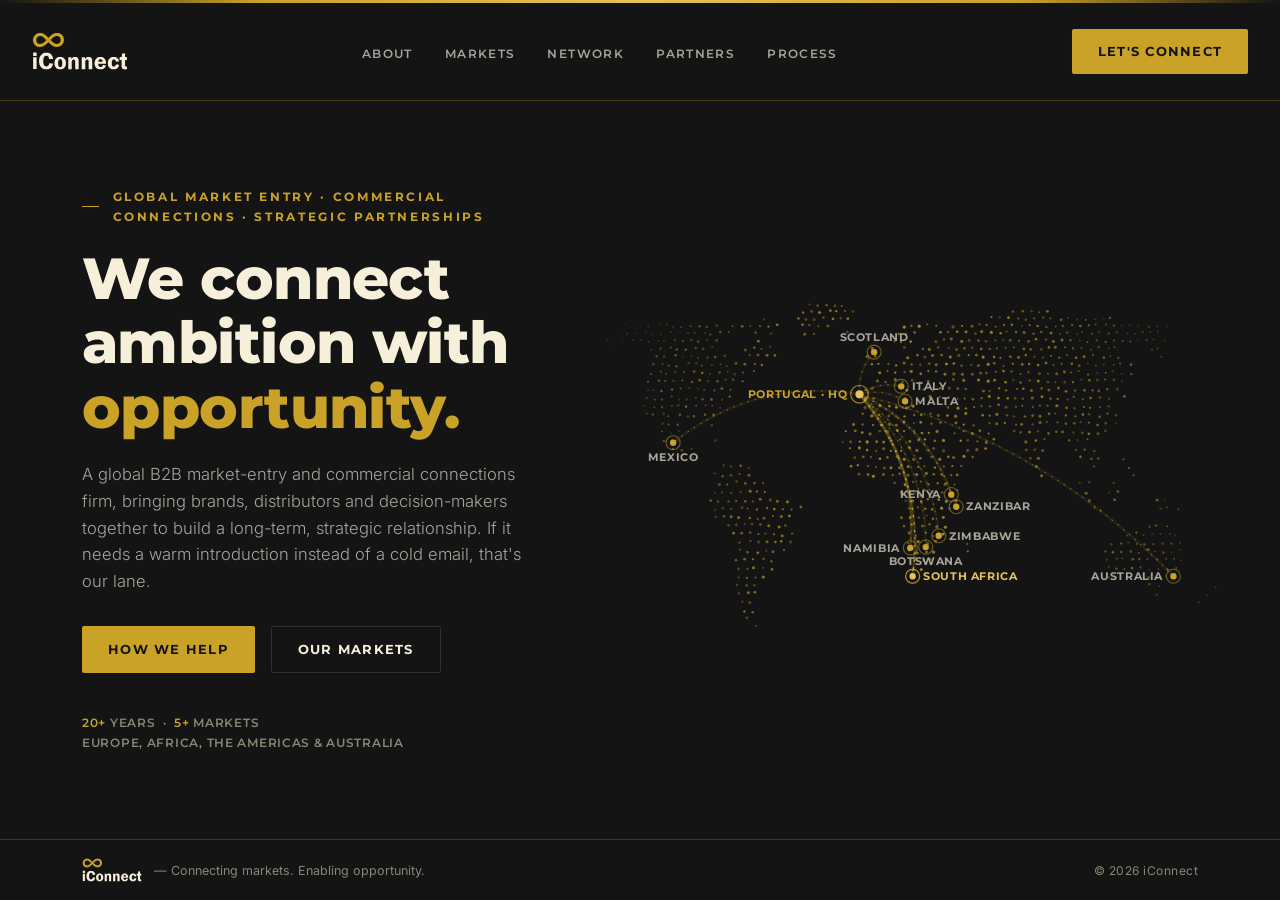
==== index.html @ 4793ba7c "Globe-style world map with new markets, brand partners page, stacked logo lockup, and layout polish " ====
<!DOCTYPE html>
<html lang="en">
<head>
<meta charset="UTF-8">
<meta name="viewport" content="width=device-width, initial-scale=1.0">
<title>iConnect — A Little Black Book Made Visible</title>
<meta name="description" content="iConnect is a global market-entry and commercial connections firm. We don't sell reports — we open the book: direct introductions between brands, distributors and investors.">
<link rel="icon" href="favicon.svg">
<link rel="preconnect" href="https://fonts.googleapis.com">
<link rel="preconnect" href="https://fonts.gstatic.com" crossorigin>
<link href="https://fonts.googleapis.com/css2?family=Inter:wght@300;400;500;600&family=Montserrat:wght@600;700;800;900&display=swap" rel="stylesheet">
<link rel="stylesheet" href="styles.css?v=38">
</head>
<body class="bg-black">
<svg style="position:absolute;width:0;height:0;overflow:hidden;" aria-hidden="true"><symbol id="icon-logo-lockup" viewBox="0 0 306.0 122.8"><path class="logo-icon-fill" d="M 22.5,3.3 C 22.4,3.5 22.3,3.5 21,3.5 C 19.7,3.5 19.5,3.6 19.4,3.8 C 19.3,4 19.1,4.1 18.8,4.1 C 18.6,4.1 18.4,4.1 18.3,4.3 C 18.2,4.5 18,4.6 17.5,4.6 C 17,4.6 16.8,4.6 16.7,4.8 C 16.6,5 16.5,5.1 16.2,5.1 C 16,5.1 15.8,5.2 15.7,5.4 C 15.6,5.5 15.4,5.6 15.2,5.6 C 14.9,5.6 14.7,5.8 14.4,6.2 C 14.1,6.5 13.8,6.7 13.6,6.7 C 13.4,6.7 13.1,6.9 12.8,7.2 C 12.5,7.5 12.2,7.8 12,7.8 C 11.6,7.8 7.2,12.1 7.2,12.5 C 7.2,12.7 7,13 6.7,13.3 C 6.3,13.6 6.2,13.9 6.2,14.1 C 6.2,14.3 6.1,14.5 5.9,14.6 C 5.7,14.7 5.6,14.9 5.6,15.2 C 5.6,15.4 5.5,15.6 5.4,15.7 C 5.2,15.8 5.1,16 5.1,16.2 C 5.1,16.5 5,16.6 4.8,16.7 C 4.7,16.8 4.6,17 4.6,17.3 C 4.6,17.5 4.5,17.7 4.3,17.8 C 4.1,17.9 4.1,18.1 4.1,18.6 C 4.1,19.1 4,19.3 3.8,19.4 C 3.6,19.5 3.5,19.7 3.5,21 C 3.5,22.3 3.5,22.4 3.3,22.5 C 3,22.7 3,22.8 3,25.5 C 3,28.1 3,28.2 3.3,28.4 C 3.5,28.5 3.5,28.6 3.5,30.2 C 3.5,31.8 3.6,31.9 3.8,32.1 C 4,32.2 4.1,32.3 4.1,32.8 C 4.1,33.4 4.1,33.5 4.3,33.6 C 4.5,33.7 4.6,33.9 4.6,34.4 C 4.6,34.9 4.6,35.1 4.8,35.2 C 5,35.3 5.1,35.5 5.1,35.8 C 5.1,36 5.2,36.2 5.4,36.3 C 5.5,36.4 5.6,36.6 5.6,36.8 C 5.6,37.1 5.7,37.2 5.9,37.3 C 6.1,37.4 6.2,37.6 6.2,37.8 C 6.2,38.1 6.3,38.3 6.7,38.7 C 7,38.9 7.2,39.2 7.2,39.4 C 7.2,39.8 11.1,43.7 11.5,43.7 C 11.7,43.7 12,43.9 12.2,44.2 C 12.6,44.6 12.8,44.7 13.1,44.7 C 13.3,44.7 13.5,44.8 13.6,45 C 13.7,45.2 13.8,45.3 14.1,45.3 C 14.3,45.3 14.5,45.4 14.6,45.5 C 14.7,45.7 14.9,45.8 15.1,45.8 C 15.4,45.8 15.6,45.9 15.9,46.3 C 16.4,46.8 16.4,46.8 17.3,46.8 C 18,46.8 18.2,46.9 18.3,47.1 C 18.4,47.3 18.6,47.4 19.4,47.4 C 20.2,47.4 20.3,47.4 20.4,47.6 C 20.6,47.9 20.7,47.9 22.3,47.9 C 23.9,47.9 24,47.9 24.1,48.2 C 24.2,48.4 24.4,48.4 24.9,48.4 C 25.4,48.4 25.6,48.4 25.7,48.2 C 25.8,47.9 26,47.9 27.3,47.9 C 28.6,47.9 28.8,47.9 28.9,47.6 C 29,47.4 29.2,47.4 30.2,47.4 C 31.3,47.4 31.4,47.3 31.5,47.1 C 31.6,46.9 31.8,46.8 32.6,46.8 C 33.4,46.8 33.5,46.8 33.6,46.6 C 33.7,46.4 33.9,46.3 34.2,46.3 C 34.4,46.3 34.6,46.2 34.7,46.1 C 34.8,45.9 35,45.8 35.2,45.8 C 35.5,45.8 35.7,45.7 35.8,45.5 C 35.8,45.4 36,45.3 36.3,45.3 C 36.5,45.3 36.7,45.2 36.8,45 C 36.9,44.8 37.1,44.7 37.3,44.7 C 37.6,44.7 37.8,44.6 38.1,44.2 C 38.5,43.7 38.7,43.7 39.2,43.7 C 39.7,43.7 39.8,43.6 40.5,42.9 C 41,42.4 41.4,42.1 41.6,42.1 C 41.7,42.1 42.2,41.7 42.9,41 C 43.5,40.4 44,40 44.2,40 C 44.4,40 45.7,38.8 48.2,36.3 C 50.6,33.8 51.9,32.6 52.1,32.6 C 52.3,32.6 53.1,33.3 54.5,34.7 C 56.1,36.3 56.7,36.8 57,36.8 C 57.3,36.9 57.4,36.9 57.4,37.3 C 57.5,37.7 57.5,37.8 57.9,37.8 C 58.1,37.9 58.7,38.3 60.1,39.7 C 61.3,41 62,41.6 62.2,41.6 C 62.4,41.6 62.7,41.9 63.2,42.4 C 63.8,42.9 64.1,43.1 64.3,43.1 C 64.5,43.1 64.7,43.3 64.8,43.4 C 64.9,43.6 65.1,43.7 65.3,43.7 C 65.6,43.7 65.8,43.8 66.1,44.2 C 66.5,44.6 66.7,44.7 66.9,44.7 C 67.2,44.7 67.4,44.8 67.5,45 C 67.5,45.2 67.7,45.3 68,45.3 C 68.2,45.3 68.4,45.4 68.5,45.5 C 68.6,45.7 68.8,45.8 69,45.8 C 69.3,45.8 69.5,45.9 69.6,46.1 C 69.7,46.2 69.8,46.3 70.1,46.3 C 70.3,46.3 70.5,46.4 70.6,46.6 C 70.7,46.8 70.9,46.8 71.7,46.8 C 72.5,46.8 72.6,46.9 72.7,47.1 C 72.9,47.3 73,47.4 73.8,47.4 C 74.6,47.4 74.7,47.4 74.8,47.6 C 75,47.9 75.1,47.9 78.8,47.9 C 82.5,47.9 82.6,47.9 82.8,47.6 C 82.9,47.4 83,47.4 83.8,47.4 C 84.6,47.4 84.8,47.3 84.9,47.1 C 85,46.9 85.2,46.8 85.9,46.8 C 86.7,46.8 86.9,46.8 87,46.6 C 87.1,46.4 87.3,46.3 87.5,46.3 C 87.8,46.3 88,46.2 88.1,46.1 C 88.1,45.9 88.3,45.8 88.6,45.8 C 88.8,45.8 89,45.7 89.1,45.5 C 89.2,45.4 89.4,45.3 89.6,45.3 C 89.9,45.3 90.1,45.2 90.2,45 C 90.3,44.8 90.4,44.7 90.7,44.7 C 90.9,44.7 91.2,44.6 91.5,44.2 C 91.8,43.9 92.1,43.7 92.3,43.7 C 92.7,43.7 97.6,38.8 97.6,38.4 C 97.6,38.2 97.8,37.9 98.1,37.6 C 98.5,37.3 98.6,37 98.6,36.8 C 98.6,36.6 98.7,36.4 98.9,36.3 C 99.1,36.2 99.1,36 99.1,35.8 C 99.1,35.5 99.2,35.3 99.4,35.2 C 99.6,35.1 99.7,34.9 99.7,34.7 C 99.7,34.4 99.8,34.3 99.9,34.2 C 100.2,34.1 100.2,33.9 100.2,33.4 C 100.2,32.9 100.3,32.7 100.5,32.6 C 100.7,32.5 100.7,32.3 100.7,31.5 C 100.7,30.7 100.8,30.6 101,30.5 C 101.2,30.4 101.3,30.2 101.3,29.7 C 101.3,29.2 101.3,29 101.5,28.9 C 101.8,28.8 101.8,28.6 101.8,25.5 C 101.8,22.3 101.8,22.2 101.5,22 C 101.3,21.9 101.3,21.7 101.3,20.7 C 101.3,19.7 101.2,19.5 101,19.4 C 100.8,19.3 100.7,19.1 100.7,18.8 C 100.7,18.6 100.6,18.4 100.5,18.3 C 100.2,18.2 100.2,18 100.2,17.3 C 100.2,16.5 100.2,16.3 99.9,16.2 C 99.8,16.1 99.7,15.9 99.7,15.7 C 99.7,15.4 99.6,15.2 99.4,15.2 C 99.2,15.1 99.1,14.9 99.1,14.6 C 99.1,14.4 99.1,14.2 98.9,14.1 C 98.7,14 98.6,13.8 98.6,13.6 C 98.6,13.3 98.5,13.1 98.4,13 C 98.2,13 98.1,12.8 98.1,12.6 C 98.1,12.3 97.9,12 97.3,11.5 C 96.8,11 96.5,10.6 96.5,10.4 C 96.5,10 94.8,8.3 94.4,8.3 C 94.2,8.3 93.8,8 93.3,7.5 C 92.8,7 92.5,6.7 92.3,6.7 C 92.1,6.7 91.8,6.5 91.5,6.2 C 91.2,5.8 90.9,5.6 90.7,5.6 C 90.4,5.6 90.3,5.5 90.2,5.4 C 90.1,5.2 89.9,5.1 89.4,5.1 C 88.9,5.1 88.7,5.1 88.6,4.8 C 88.5,4.7 88.3,4.6 88.1,4.6 C 87.8,4.6 87.6,4.5 87.5,4.3 C 87.4,4.1 87.2,4.1 87,4.1 C 86.7,4.1 86.6,4 86.5,3.8 C 86.3,3.6 86.2,3.5 84.6,3.5 C 83,3.5 82.9,3.5 82.8,3.3 C 82.6,3 82.5,3 79.6,3 C 76.7,3 76.6,3 76.4,3.3 C 76.3,3.5 76.2,3.5 74.8,3.5 C 73.5,3.5 73.4,3.6 73.3,3.8 C 73.2,4 73,4.1 72.7,4.1 C 72.5,4.1 72.3,4.1 72.2,4.3 C 72.1,4.5 71.9,4.6 71.4,4.6 C 70.9,4.6 70.7,4.6 70.6,4.8 C 70.5,5.1 70.3,5.1 69.8,5.1 C 69.3,5.1 69.1,5.2 69,5.4 C 68.9,5.5 68.8,5.6 68.5,5.6 C 68.3,5.6 68,5.8 67.7,6.2 C 67.3,6.6 67.2,6.7 66.7,6.7 C 66.1,6.7 66,6.8 65.6,7.2 C 65.3,7.6 65,7.8 64.8,7.8 C 64.6,7.8 64.3,7.9 64,8.3 C 63.7,8.6 63.4,8.8 63.3,8.8 C 63,8.8 62.6,9.1 61.9,9.9 C 61.3,10.5 60.8,10.9 60.6,10.9 C 60.4,10.9 59.4,11.9 57.4,13.8 C 55.2,16 54.5,16.7 54.2,16.8 C 53.9,16.8 53.8,16.9 53.7,17.2 C 53.7,17.4 53.5,17.8 53.1,18.2 L 52.4,18.9 L 48.7,15.2 C 46.2,12.6 44.9,11.5 44.7,11.5 C 44.5,11.5 44,11 43.1,10.1 C 42.2,9.2 41.8,8.8 41.5,8.8 C 41.3,8.8 41.1,8.7 41,8.5 C 41,8.4 40.8,8.3 40.6,8.3 C 40.3,8.3 40,8.1 39.5,7.5 C 38.9,6.9 38.6,6.7 38.3,6.7 C 38.1,6.7 37.9,6.6 37.9,6.4 C 37.8,6.3 37.6,6.2 37.3,6.2 C 37.1,6.2 36.9,6.1 36.8,5.9 C 36.7,5.7 36.5,5.6 36.3,5.6 C 36,5.6 35.8,5.5 35.8,5.4 C 35.7,5.2 35.5,5.1 35.2,5.1 C 35,5.1 34.8,5 34.7,4.8 C 34.6,4.6 34.4,4.6 33.9,4.6 C 33.4,4.6 33.2,4.5 33.1,4.3 C 33,4.1 32.8,4.1 32.6,4.1 C 32.3,4.1 32.1,4 32.1,3.8 C 31.9,3.6 31.8,3.5 30.2,3.5 C 28.6,3.5 28.5,3.5 28.4,3.3 C 28.2,3 28.1,3 25.5,3 C 22.8,3 22.7,3 22.5,3.3 M 28.4,13.3 C 28.5,13.5 28.6,13.6 29.7,13.6 C 30.7,13.6 30.9,13.6 31,13.8 C 31.1,14 31.3,14.1 31.5,14.1 C 31.8,14.1 32,14.2 32.1,14.4 C 32.1,14.5 32.3,14.6 32.6,14.6 C 32.8,14.6 33,14.7 33.1,14.9 C 33.2,15 33.4,15.2 33.6,15.2 C 33.9,15.2 34.1,15.3 34.4,15.7 C 34.7,16 35,16.2 35.2,16.2 C 35.4,16.2 35.7,16.4 36,16.7 C 36.3,17.1 36.6,17.3 36.8,17.3 C 37,17.3 38,18.1 40.2,20.4 C 42.3,22.5 43.5,23.6 43.7,23.6 C 43.8,23.6 44.2,23.9 44.6,24.3 C 45.2,24.8 45.3,25 45.3,25.5 C 45.3,26 45.2,26.1 42,29.3 C 39.6,31.6 38.6,32.6 38.4,32.6 C 38.2,32.6 37.9,32.8 37.6,33.1 C 37.3,33.4 37,33.6 36.8,33.6 C 36.6,33.6 36.3,33.9 35.8,34.4 C 35.2,35 34.9,35.2 34.6,35.2 C 34.4,35.2 34.2,35.3 34.2,35.5 C 34.1,35.7 33.9,35.8 33.6,35.8 C 33.4,35.8 33.2,35.8 33.1,36 C 33,36.2 32.8,36.3 32.6,36.3 C 32.3,36.3 32.1,36.4 32.1,36.5 C 32,36.8 31.8,36.8 31.3,36.8 C 30.7,36.8 30.6,36.9 30.5,37.1 C 30.4,37.2 30.2,37.3 29.9,37.3 C 29.7,37.3 29.5,37.4 29.4,37.6 C 29.3,37.9 29.1,37.9 25.5,37.9 C 21.8,37.9 21.6,37.9 21.5,37.6 C 21.4,37.4 21.2,37.3 21,37.3 C 20.7,37.3 20.5,37.2 20.4,37.1 C 20.3,36.9 20.2,36.8 19.9,36.8 C 19.7,36.8 19.5,36.7 19.4,36.5 C 19.3,36.4 19.1,36.3 18.9,36.3 C 18.4,36.3 15.2,33 15.2,32.5 C 15.2,32.3 15,32.1 14.9,32.1 C 14.7,32 14.6,31.8 14.6,31.5 C 14.6,31.3 14.5,31.1 14.4,31 C 14.1,30.9 14.1,30.7 14.1,29.9 C 14.1,29.2 14.1,29 13.8,28.9 C 13.6,28.8 13.6,28.6 13.6,25.7 C 13.6,22.8 13.6,22.7 13.8,22.5 C 14.1,22.4 14.1,22.3 14.1,21.5 C 14.1,20.7 14.1,20.6 14.4,20.4 C 14.5,20.3 14.6,20.2 14.6,19.9 C 14.6,19.7 14.8,19.4 15.2,19.1 C 15.5,18.8 15.7,18.5 15.7,18.3 C 15.7,17.9 18.5,15.2 18.9,15.2 C 19.1,15.2 19.4,14.9 19.6,14.6 C 20.1,14.1 20.2,14.1 20.7,14.1 C 21.2,14.1 21.4,14 21.5,13.8 C 21.6,13.6 21.8,13.6 22.5,13.6 C 23.3,13.6 23.5,13.5 23.6,13.3 C 23.7,13.1 23.9,13 26,13 C 28.1,13 28.2,13.1 28.4,13.3 M 81.7,13.3 C 81.8,13.5 82,13.6 82.8,13.6 C 83.6,13.6 83.7,13.6 83.8,13.8 C 83.9,14 84.1,14.1 84.4,14.1 C 84.6,14.1 84.8,14.2 84.9,14.4 C 85,14.5 85.2,14.6 85.4,14.6 C 85.7,14.6 85.8,14.7 85.9,14.9 C 86,15 86.2,15.2 86.4,15.2 C 86.9,15.2 88.6,16.9 88.6,17.3 C 88.6,17.5 88.8,17.8 89.1,18.1 C 89.5,18.4 89.6,18.6 89.6,18.9 C 89.6,19.1 89.7,19.3 89.9,19.4 C 90.1,19.5 90.2,19.7 90.2,20.2 C 90.2,20.7 90.2,20.9 90.4,21 C 90.6,21.1 90.7,21.2 90.7,21.8 C 90.7,22.3 90.7,22.4 91,22.5 C 91.2,22.7 91.2,22.8 91.2,25.5 C 91.2,28.1 91.2,28.2 91,28.4 C 90.8,28.5 90.7,28.6 90.7,28.9 C 90.7,29.1 90.6,29.3 90.4,29.4 C 90.2,29.5 90.2,29.7 90.2,30.5 C 90.2,31.3 90.1,31.4 89.9,31.5 C 89.7,31.6 89.6,31.8 89.6,32 C 89.6,32.4 86.4,35.8 85.9,35.8 C 85.7,35.8 85.4,36 85.1,36.3 C 84.7,36.8 84.6,36.8 84.1,36.8 C 83.6,36.8 83.4,36.9 83.3,37.1 C 83.2,37.2 83,37.3 82.8,37.3 C 82.5,37.3 82.3,37.4 82.2,37.6 C 82.1,37.9 82,37.9 78.5,37.9 C 75.1,37.9 75,37.9 74.8,37.6 C 74.8,37.4 74.6,37.3 74.3,37.3 C 74.1,37.3 73.9,37.2 73.8,37.1 C 73.7,36.9 73.5,36.8 73,36.8 C 72.5,36.8 72.3,36.8 72.2,36.5 C 72.1,36.4 71.9,36.3 71.7,36.3 C 71.5,36.3 71.2,36.1 70.9,35.8 C 70.6,35.4 70.3,35.2 70.1,35.2 C 69.8,35.2 69.7,35.1 69.6,35 C 69.5,34.8 69.3,34.7 69.1,34.7 C 68.8,34.7 68.5,34.4 67.7,33.6 C 67.1,33 66.6,32.6 66.4,32.6 C 66.2,32.6 65,31.4 62.6,29 L 59,25.5 L 62.3,22.2 C 64.5,19.9 65.7,18.8 65.9,18.8 C 66.1,18.8 66.5,18.5 67.2,17.8 C 67.9,17 68.3,16.7 68.6,16.7 C 68.8,16.7 69,16.6 69,16.5 C 69.1,16.3 69.3,16.2 69.5,16.2 C 69.8,16.2 70,16 70.4,15.7 C 70.7,15.3 70.9,15.2 71.2,15.2 C 71.4,15.2 71.6,15 71.7,14.9 C 71.8,14.7 72,14.6 72.2,14.6 C 72.5,14.6 72.6,14.5 72.7,14.4 C 72.8,14.1 73,14.1 73.5,14.1 C 74,14.1 74.2,14 74.3,13.8 C 74.4,13.6 74.6,13.6 75.4,13.6 C 76.2,13.6 76.3,13.5 76.4,13.3 C 76.6,13.1 76.7,13 79.1,13 C 81.4,13 81.6,13.1 81.7,13.3"/><path d="M 3.6,65.5 C 3.6,65.6 3.5,68.1 3.6,71 L 3.6,76.4 L 9.1,76.4 L 14.6,76.4 L 14.6,70.9 L 14.6,65.4 L 9.1,65.4 C 4.8,65.3 3.6,65.4 3.6,65.5 M 41.6,66.1 C 41.4,66.4 41.3,66.4 40.2,66.4 C 39.2,66.4 39,66.4 38.9,66.7 C 38.8,66.9 38.6,66.9 38.1,66.9 C 37.6,66.9 37.4,67 37.3,67.2 C 37.2,67.4 37.1,67.5 36.8,67.5 C 36.6,67.5 36.4,67.5 36.3,67.7 C 36.2,67.9 36,68 35.8,68 C 35.5,68 35.3,68.1 35.2,68.2 C 35.1,68.4 34.9,68.5 34.7,68.5 C 34.4,68.5 34.3,68.6 34.2,68.8 C 34.1,68.9 33.9,69 33.7,69 C 33.4,69 33.1,69.3 32.6,69.8 C 32.1,70.3 31.7,70.6 31.5,70.6 C 31.2,70.6 28.4,73.4 28.4,73.8 C 28.4,74 28,74.4 27.6,74.8 C 27,75.4 26.8,75.7 26.8,76 C 26.8,76.2 26.7,76.4 26.5,76.4 C 26.3,76.5 26.2,76.7 26.2,77 C 26.2,77.2 26.2,77.4 26,77.5 C 25.8,77.6 25.7,77.8 25.7,78 C 25.7,78.3 25.6,78.5 25.5,78.5 C 25.3,78.6 25.2,78.8 25.2,79.1 C 25.2,79.3 25.1,79.5 24.9,79.6 C 24.8,79.7 24.7,79.9 24.7,80.1 C 24.7,80.4 24.6,80.6 24.4,80.7 C 24.2,80.8 24.1,80.9 24.1,81.5 C 24.1,82 24.1,82.1 23.9,82.2 C 23.6,82.4 23.6,82.5 23.6,83.3 C 23.6,84.1 23.6,84.2 23.3,84.4 C 23.1,84.5 23.1,84.6 23.1,85.7 C 23.1,86.7 23,86.9 22.8,87 C 22.6,87.1 22.5,87.3 22.5,92.5 C 22.5,97.8 22.6,98 22.8,98.1 C 23,98.2 23.1,98.4 23.1,99.7 C 23.1,101 23.1,101.1 23.3,101.3 C 23.6,101.4 23.6,101.5 23.6,102.3 C 23.6,103.1 23.6,103.3 23.9,103.4 C 24.1,103.5 24.1,103.7 24.1,104.2 C 24.1,104.7 24.2,104.9 24.4,105 C 24.6,105.1 24.7,105.2 24.7,105.5 C 24.7,105.7 24.8,105.9 24.9,106 C 25.1,106.1 25.2,106.3 25.2,106.5 C 25.2,106.8 25.3,107 25.5,107.1 C 25.6,107.2 25.7,107.3 25.7,107.6 C 25.7,107.9 25.8,108 26,108.1 C 26.1,108.2 26.2,108.4 26.2,108.6 C 26.2,108.9 26.4,109.1 26.8,109.4 C 27.1,109.7 27.3,110 27.3,110.2 C 27.3,110.4 27.6,110.8 28.1,111.3 C 28.6,111.8 28.9,112.2 28.9,112.4 C 28.9,112.7 29.6,113.4 29.9,113.4 C 30.1,113.4 30.6,113.8 31.3,114.5 C 32,115.2 32.4,115.5 32.6,115.5 C 32.8,115.5 33.1,115.7 33.4,116.1 C 33.7,116.4 33.9,116.6 34.2,116.6 C 34.4,116.6 34.6,116.7 34.7,116.8 C 34.8,117 35,117.1 35.2,117.1 C 35.5,117.1 35.7,117.2 35.8,117.4 C 35.8,117.5 36,117.6 36.3,117.6 C 36.5,117.6 36.7,117.7 36.8,117.9 C 36.9,118.1 37.1,118.2 37.6,118.2 C 38.1,118.2 38.3,118.2 38.4,118.4 C 38.5,118.7 38.7,118.7 39.5,118.7 C 40.2,118.7 40.4,118.7 40.5,119 C 40.6,119.2 40.8,119.2 45.5,119.2 C 50.3,119.2 50.4,119.2 50.5,119 C 50.7,118.7 50.8,118.7 51.6,118.7 C 52.4,118.7 52.5,118.7 52.7,118.4 C 52.8,118.2 52.9,118.2 53.5,118.2 C 54,118.2 54.1,118.1 54.2,117.9 C 54.3,117.7 54.5,117.6 54.8,117.6 C 55,117.6 55.2,117.5 55.3,117.4 C 55.4,117.2 55.6,117.1 56.1,117.1 C 56.6,117.1 56.7,117.1 57.1,116.6 C 57.5,116.2 57.7,116.1 57.9,116.1 C 58.2,116.1 58.4,115.9 58.7,115.5 C 59,115.2 59.3,115 59.5,115 C 59.9,115 62.2,112.7 62.2,112.3 C 62.2,112.2 62.5,111.8 63,111.3 C 63.5,110.8 63.8,110.4 63.8,110.2 C 63.8,110 63.9,109.8 64,109.7 C 64.2,109.6 64.3,109.4 64.3,109.2 C 64.3,108.9 64.4,108.7 64.5,108.7 C 64.7,108.6 64.8,108.4 64.8,108.1 C 64.8,107.9 64.9,107.7 65.1,107.6 C 65.3,107.5 65.3,107.3 65.3,106.8 C 65.3,106.3 65.4,106.1 65.6,106 C 65.8,105.9 65.9,105.7 65.9,105.2 C 65.9,104.7 65.9,104.5 66.1,104.4 C 66.4,104.3 66.4,104.2 66.4,103.1 C 66.4,102.1 66.4,101.9 66.7,101.8 C 66.9,101.7 66.9,101.5 66.9,101.2 C 66.9,100.8 66.8,100.8 66.2,100.8 C 65.6,100.7 65.4,100.7 65.3,100.5 C 65.2,100.2 65,100.2 60.8,100.2 C 56.6,100.2 56.5,100.2 56.4,99.9 C 56.2,99.7 56.1,99.7 55.8,99.7 C 55.4,99.7 55.4,99.8 55.3,100.2 C 55.3,100.4 55.2,100.7 55,100.7 C 54.8,100.8 54.8,101 54.8,101.5 C 54.8,102 54.7,102.2 54.5,102.3 C 54.3,102.4 54.2,102.6 54.2,103.1 C 54.2,103.6 54.2,103.8 54,103.9 C 53.8,104 53.7,104.2 53.7,104.4 C 53.7,104.7 53.6,104.9 53.5,105 C 53.3,105 53.2,105.2 53.2,105.4 C 53.2,105.9 50.4,108.7 50,108.7 C 49.8,108.7 49.6,108.8 49.5,108.9 C 49.4,109.1 49.2,109.2 48.7,109.2 C 48.2,109.2 48,109.2 47.9,109.4 C 47.8,109.7 47.6,109.7 45.8,109.7 C 44,109.7 43.8,109.7 43.7,109.4 C 43.6,109.2 43.4,109.2 42.9,109.2 C 42.4,109.2 42.2,109.1 42.1,108.9 C 42,108.7 41.8,108.7 41.6,108.7 C 41.3,108.7 41.1,108.6 41,108.4 C 41,108.2 40.8,108.1 40.6,108.1 C 40.1,108.1 38.9,106.9 38.9,106.5 C 38.9,106.3 38.7,106 38.4,105.8 C 38,105.4 37.9,105.2 37.9,104.9 C 37.9,104.7 37.8,104.5 37.6,104.4 C 37.4,104.3 37.3,104.2 37.3,103.6 C 37.3,103.1 37.3,103 37.1,102.8 C 36.8,102.7 36.8,102.6 36.8,101.8 C 36.8,101 36.8,100.9 36.5,100.7 C 36.3,100.6 36.3,100.5 36.3,98.9 C 36.3,97.3 36.3,97.2 36,97 C 35.8,96.9 35.8,96.8 35.8,93.1 C 35.8,89.4 35.8,89.2 36,89.1 C 36.3,89 36.3,88.8 36.3,87 C 36.3,85.2 36.3,85 36.5,84.9 C 36.8,84.8 36.8,84.6 36.8,83.8 C 36.8,83 36.8,82.9 37.1,82.8 C 37.2,82.7 37.3,82.5 37.3,82.2 C 37.3,82 37.4,81.8 37.6,81.7 C 37.8,81.6 37.9,81.4 37.9,80.9 C 37.9,80.4 37.9,80.3 38.4,79.9 C 38.7,79.6 38.9,79.3 38.9,79.1 C 38.9,78.7 40.7,77 41.1,77 C 41.3,77 41.5,76.9 41.6,76.7 C 41.7,76.5 41.8,76.4 42.1,76.4 C 42.3,76.4 42.5,76.3 42.6,76.2 C 42.8,75.9 42.9,75.9 45.8,75.9 C 48.7,75.9 48.8,75.9 49,76.2 C 49,76.3 49.2,76.4 49.4,76.4 C 49.9,76.4 52.7,79.2 52.7,79.7 C 52.7,79.9 52.8,80.1 52.9,80.1 C 53.1,80.2 53.2,80.4 53.2,80.9 C 53.2,81.4 53.2,81.6 53.5,81.7 C 53.7,81.8 53.7,82 53.7,82.8 C 53.7,83.6 53.8,83.7 54,83.8 C 54.2,83.9 54.2,84.1 54.3,85.2 L 54.3,86.4 L 58.2,86.4 C 61.9,86.5 62,86.5 62.2,86.2 C 62.3,86 62.5,85.9 64.6,85.9 L 66.9,85.9 L 66.9,85.2 C 66.9,84.6 66.9,84.5 66.7,84.4 C 66.4,84.2 66.4,84.1 66.4,83 C 66.4,82 66.4,81.8 66.1,81.7 C 65.9,81.6 65.9,81.4 65.9,80.7 C 65.9,79.9 65.8,79.7 65.6,79.6 C 65.4,79.5 65.3,79.3 65.3,78.8 C 65.3,78.3 65.3,78.1 65.1,78 C 64.9,77.9 64.8,77.7 64.8,77.5 C 64.8,77.2 64.7,77.1 64.5,77 C 64.4,76.9 64.3,76.7 64.3,76.4 C 64.3,76.2 64.2,76 64,75.9 C 63.8,75.8 63.8,75.6 63.8,75.4 C 63.8,75.1 63.7,74.9 63.5,74.8 C 63.3,74.8 63.2,74.6 63.2,74.4 C 63.2,74.1 63,73.8 62.4,73.3 C 61.9,72.8 61.6,72.4 61.6,72.2 C 61.6,71.8 59.9,70.1 59.5,70.1 C 59.3,70.1 59,69.9 58.7,69.6 C 58.4,69.2 58.2,69 57.9,69 C 57.7,69 57.5,68.9 57.1,68.5 C 56.8,68.1 56.6,68 56.3,68 C 56.1,68 55.9,67.9 55.8,67.7 C 55.7,67.5 55.6,67.5 55,67.5 C 54.5,67.5 54.3,67.4 54.2,67.2 C 54.1,67 54,66.9 53.5,66.9 C 52.9,66.9 52.8,66.9 52.7,66.7 C 52.5,66.4 52.4,66.4 51.1,66.4 C 49.8,66.4 49.6,66.4 49.5,66.1 C 49.4,65.9 49.2,65.9 45.5,65.9 C 41.8,65.9 41.7,65.9 41.6,66.1 M 294.6,68.2 C 294.5,68.5 294.4,68.5 291.4,68.5 C 288.6,68.5 288.4,68.5 288.3,68.8 C 288.2,68.9 288,69 287.8,69 C 287.6,69 287.3,69.2 287.1,69.4 L 286.7,69.8 L 286.7,73.1 C 286.7,76.1 286.7,76.3 286.4,76.4 C 286.2,76.6 286.2,76.7 286.1,78.3 L 286.1,80.1 L 282.7,80.1 L 279.4,80.2 L 279.4,84.6 L 279.4,89 L 282.5,89.1 L 285.6,89.2 L 285.6,100.4 C 285.6,111.5 285.6,111.7 285.9,111.8 C 286.1,111.9 286.2,112.1 286.2,112.6 C 286.2,113.1 286.2,113.3 286.4,113.4 C 286.6,113.5 286.7,113.7 286.7,114.2 C 286.7,114.7 286.7,114.9 287.2,115.3 C 287.5,115.6 287.7,115.8 287.7,116 C 287.7,116.4 288.4,117.1 288.8,117.1 C 289,117.1 289.3,117.3 289.6,117.6 C 290,118.1 290.1,118.2 290.7,118.2 C 291.2,118.2 291.3,118.2 291.4,118.4 C 291.5,118.6 291.7,118.7 292.2,118.7 C 292.8,118.7 292.9,118.7 293,119 C 293.2,119.2 293.3,119.2 295.1,119.2 C 297,119.2 297.1,119.2 297.3,119.5 C 297.5,119.9 298.6,119.9 298.8,119.5 C 299,119.2 299.1,119.2 301,119.2 L 303,119.2 L 303,115 L 303,110.8 L 301.8,110.8 C 300.7,110.8 300.5,110.7 300.4,110.5 C 300.3,110.3 300.1,110.2 299.4,110.2 C 298.6,110.2 298.6,110.2 297.9,109.6 C 297.5,109.1 297.3,108.8 297.3,108.6 C 297.3,108.4 297.1,108.2 297,108.1 C 296.7,108 296.7,107.9 296.8,98.6 L 296.8,89.2 L 299.9,89.1 L 303,89 L 303,84.6 L 303,80.2 L 299.9,80.1 L 296.8,80.1 L 296.7,74.1 L 296.7,68 L 295.7,68 C 294.9,68 294.7,68 294.6,68.2 M 84.9,79.9 C 84.8,80.1 84.6,80.1 84.1,80.1 C 83.6,80.1 83.4,80.2 83.3,80.4 C 83.2,80.6 83,80.7 82.5,80.7 C 82,80.7 81.8,80.7 81.7,80.9 C 81.6,81.1 81.4,81.2 81.2,81.2 C 81,81.2 80.7,81.3 80.4,81.7 C 80.1,82 79.8,82.2 79.6,82.2 C 79.2,82.2 74.8,86.6 74.8,87.1 C 74.8,87.2 74.7,87.4 74.6,87.5 C 74.4,87.6 74.3,87.8 74.3,88 C 74.3,88.3 74.2,88.5 73.8,88.8 C 73.3,89.3 73.3,89.4 73.3,89.9 C 73.3,90.4 73.2,90.6 73,90.7 C 72.8,90.8 72.7,91 72.7,91.5 C 72.7,92 72.7,92.2 72.5,92.3 C 72.2,92.4 72.2,92.6 72.2,93.3 C 72.2,94.1 72.2,94.3 71.9,94.4 C 71.7,94.5 71.7,94.7 71.7,99.1 C 71.7,103.6 71.7,103.8 71.9,103.9 C 72.2,104 72.2,104.2 72.2,105.2 C 72.2,106.3 72.2,106.4 72.5,106.5 C 72.7,106.6 72.7,106.8 72.7,107.3 C 72.7,107.9 72.8,108 73,108.1 C 73.2,108.2 73.3,108.4 73.3,108.7 C 73.3,108.9 73.4,109.1 73.5,109.2 C 73.7,109.3 73.8,109.5 73.8,109.7 C 73.8,110 73.9,110.1 74.1,110.2 C 74.2,110.3 74.3,110.5 74.3,110.8 C 74.3,111 74.4,111.2 74.6,111.3 C 74.7,111.4 74.8,111.6 74.8,111.8 C 74.8,112.2 79.7,117.1 80.2,117.1 C 80.4,117.1 80.6,117.2 80.7,117.4 C 80.8,117.5 80.9,117.6 81.2,117.6 C 81.4,117.6 81.6,117.7 81.7,117.9 C 81.8,118.1 82,118.2 82.5,118.2 C 83,118.2 83.2,118.2 83.3,118.4 C 83.4,118.6 83.6,118.7 84.1,118.7 C 84.6,118.7 84.8,118.7 84.9,119 C 85,119.2 85.2,119.2 89.6,119.2 C 94.1,119.2 94.3,119.2 94.4,119 C 94.5,118.7 94.7,118.7 95.2,118.7 C 95.7,118.7 95.9,118.6 96,118.4 C 96.1,118.2 96.3,118.2 96.8,118.2 C 97.3,118.2 97.5,118.1 97.6,117.9 C 97.7,117.7 97.8,117.6 98.1,117.6 C 98.3,117.6 98.5,117.5 98.6,117.4 C 98.7,117.2 98.9,117.1 99.1,117.1 C 99.4,117.1 99.6,117 99.9,116.6 C 100.2,116.3 100.5,116.1 100.7,116.1 C 101.1,116.1 103.9,113.3 103.9,112.9 C 103.9,112.7 104.2,112.3 104.7,111.8 C 105.3,111.3 105.5,111 105.5,110.7 C 105.5,110.5 105.6,110.3 105.8,110.2 C 105.9,110.1 106,110 106,109.7 C 106,109.5 106.1,109.3 106.3,109.2 C 106.5,109.1 106.5,108.9 106.5,108.7 C 106.5,108.4 106.6,108.2 106.8,108.1 C 107,108 107.1,107.9 107.1,107.3 C 107.1,106.8 107.1,106.6 107.3,106.5 C 107.6,106.4 107.6,106.3 107.6,105.5 C 107.6,104.7 107.6,104.5 107.9,104.4 C 108.1,104.3 108.1,104.2 108.1,99.7 C 108.1,95.2 108.1,95.1 107.9,94.9 C 107.6,94.8 107.6,94.6 107.6,93.9 C 107.6,93.1 107.6,92.9 107.3,92.8 C 107.1,92.7 107.1,92.5 107.1,92 C 107.1,91.5 107,91.3 106.8,91.2 C 106.6,91.1 106.5,90.9 106.5,90.4 C 106.5,89.9 106.5,89.7 106.3,89.6 C 106.1,89.5 106,89.4 106,89.1 C 106,88.9 105.9,88.7 105.8,88.6 C 105.6,88.5 105.5,88.3 105.5,88.1 C 105.5,87.8 105.3,87.6 105,87.3 C 104.6,87 104.4,86.7 104.4,86.5 C 104.4,86.1 101.1,82.8 100.7,82.8 C 100.5,82.8 100.2,82.6 99.9,82.2 C 99.6,81.9 99.4,81.7 99.1,81.7 C 98.9,81.7 98.7,81.6 98.6,81.5 C 98.5,81.3 98.3,81.2 98.1,81.2 C 97.8,81.2 97.7,81.1 97.6,80.9 C 97.5,80.7 97.3,80.7 96.8,80.7 C 96.3,80.7 96.1,80.6 96,80.4 C 95.9,80.2 95.7,80.1 95.2,80.1 C 94.7,80.1 94.5,80.1 94.4,79.9 C 94.3,79.6 94.1,79.6 89.6,79.6 C 85.2,79.6 85,79.6 84.9,79.9 M 90.7,86.7 C 90.8,86.9 91,87 91.5,87 C 92,87 92.2,87.1 92.3,87.3 C 92.4,87.4 92.6,87.5 92.8,87.5 C 93.2,87.5 94.9,89.2 94.9,89.7 C 94.9,89.9 95,90.1 95.2,90.2 C 95.4,90.3 95.4,90.4 95.4,91 C 95.4,91.5 95.5,91.6 95.7,91.8 C 96,91.9 96,92 96,93.3 C 96,94.6 96,94.8 96.2,94.9 C 96.5,95.1 96.5,95.2 96.5,99.7 C 96.5,104.2 96.5,104.3 96.2,104.4 C 96,104.5 96,104.7 96,105.8 C 96,106.8 96,107 95.7,107.1 C 95.5,107.2 95.4,107.3 95.4,107.8 C 95.4,108.4 95.4,108.5 94.9,108.9 C 94.6,109.2 94.4,109.5 94.4,109.7 C 94.4,110.1 93.2,111.3 92.8,111.3 C 92.6,111.3 92.4,111.4 92.3,111.6 C 92.2,111.8 92,111.8 91.5,111.8 C 91,111.8 90.8,111.9 90.7,112.1 C 90.6,112.3 90.4,112.4 89.6,112.4 C 88.9,112.4 88.7,112.3 88.6,112.1 C 88.5,111.9 88.3,111.8 87.8,111.8 C 87.3,111.8 87.2,111.8 86.1,110.6 C 85.2,109.8 84.9,109.4 84.9,109.1 C 84.9,108.9 84.8,108.7 84.6,108.7 C 84.4,108.6 84.4,108.4 84.4,107.9 C 84.4,107.3 84.3,107.2 84.1,107.1 C 83.9,106.9 83.8,106.8 83.8,105.5 C 83.8,104.2 83.8,104 83.6,103.9 C 83.3,103.8 83.3,103.6 83.3,99.1 C 83.3,94.7 83.3,94.5 83.6,94.4 C 83.8,94.3 83.8,94.1 83.8,93.1 C 83.8,92 83.9,91.9 84.1,91.8 C 84.3,91.6 84.4,91.5 84.4,91 C 84.4,90.4 84.4,90.3 84.6,90.2 C 84.8,90.1 84.9,89.9 84.9,89.7 C 84.9,89.5 85.2,89 86.1,88.2 L 87.2,87 L 88.1,87 C 88.8,87 89,87 89.1,86.7 C 89.2,86.5 89.4,86.5 89.9,86.5 C 90.4,86.5 90.6,86.5 90.7,86.7 M 133.5,79.9 C 133.4,80.1 133.2,80.1 132.7,80.1 C 132.2,80.1 132,80.2 131.9,80.4 C 131.8,80.6 131.6,80.7 131.4,80.7 C 131.1,80.7 130.9,80.8 130.8,80.9 C 130.8,81.1 130.6,81.2 130.4,81.2 C 129.9,81.2 128.2,82.9 128.2,83.3 C 128.2,83.5 127.9,83.9 127.4,84.3 C 126.9,84.9 126.6,85.2 126.6,85.5 C 126.6,85.8 126.5,85.9 126.1,85.9 L 125.6,85.9 L 125.6,83 L 125.5,80.2 L 120.5,80.2 L 115.6,80.2 L 115.6,99.4 L 115.6,118.6 L 121.1,118.6 L 126.6,118.6 L 126.6,106.1 C 126.6,93.6 126.6,93.5 126.9,93.3 C 127.1,93.2 127.1,93.1 127.1,92.5 C 127.1,92 127.2,91.9 127.4,91.8 C 127.6,91.7 127.7,91.5 127.7,91.2 C 127.7,91 127.8,90.8 127.9,90.7 C 128.1,90.6 128.2,90.4 128.2,90.2 C 128.2,89.8 128.9,89.1 129.3,89.1 C 129.5,89.1 129.7,89 129.8,88.8 C 129.9,88.7 130.1,88.6 130.3,88.6 C 130.6,88.6 130.8,88.5 130.8,88.3 C 131,88.1 131.1,88.1 132.4,88.1 C 133.7,88.1 133.9,88.1 134,88.3 C 134.1,88.5 134.3,88.6 134.5,88.6 C 134.8,88.6 135,88.7 135.1,88.8 C 135.2,89 135.4,89.1 135.6,89.1 C 136,89.2 136.1,89.2 136.1,89.6 C 136.1,89.8 136.3,90.1 136.7,90.4 L 137.2,90.9 L 137.2,92.1 C 137.2,93.1 137.2,93.2 137.4,93.3 C 137.7,93.5 137.7,93.6 137.7,106.1 L 137.8,118.6 L 143.3,118.6 L 148.7,118.6 L 148.8,104.5 C 148.8,90.4 148.8,90.3 148.5,90.2 C 148.3,90 148.3,89.9 148.3,88.6 C 148.3,87.3 148.3,87.1 148,87 C 147.8,86.9 147.8,86.7 147.8,86.2 C 147.8,85.7 147.7,85.5 147.5,85.4 C 147.3,85.3 147.2,85.1 147.2,84.9 C 147.2,84.6 147.1,84.4 147,84.4 C 146.8,84.3 146.7,84.1 146.7,83.9 C 146.7,83.4 145,81.7 144.6,81.7 C 144.4,81.7 144.1,81.5 143.8,81.2 C 143.4,80.7 143.3,80.7 142.7,80.7 C 142.2,80.7 142,80.6 141.9,80.4 C 141.8,80.2 141.7,80.1 141.1,80.1 C 140.6,80.1 140.5,80.1 140.4,79.9 C 140.2,79.6 140.1,79.6 136.9,79.6 C 133.8,79.6 133.6,79.6 133.5,79.9 M 176.3,79.9 C 176.2,80 176,80.1 175.7,80.1 C 175.5,80.1 175.3,80.2 175.2,80.4 C 175.1,80.6 174.9,80.7 174.7,80.7 C 174.4,80.7 174.3,80.8 174.2,80.9 C 174.1,81.1 173.9,81.2 173.7,81.2 C 173.3,81.2 171,83.4 171,83.9 C 171,84 170.8,84.3 170.5,84.6 C 170.1,84.9 169.9,85.2 169.9,85.4 C 169.9,85.7 169.3,86.5 169.1,86.5 C 168.9,86.5 168.9,85.7 168.9,83.3 L 168.8,80.2 L 163.6,80.2 L 158.4,80.2 L 158.4,99.4 L 158.4,118.6 L 164.1,118.6 L 169.9,118.6 L 169.9,105.8 C 169.9,93.1 169.9,93 170.2,92.8 C 170.4,92.7 170.5,92.5 170.5,92 C 170.5,91.5 170.5,91.4 171,91 C 171.3,90.7 171.5,90.4 171.5,90.2 C 171.5,89.8 172.2,89.1 172.6,89.1 C 172.8,89.1 173,89 173.1,88.8 C 173.2,88.7 173.4,88.6 173.6,88.6 C 173.9,88.6 174.1,88.5 174.2,88.3 C 174.3,88.1 174.4,88.1 175.7,88.1 C 177.1,88.1 177.2,88.1 177.3,88.3 C 177.4,88.5 177.6,88.6 177.8,88.6 C 178,88.6 178.4,88.9 179.1,89.5 C 179.7,90.2 180,90.5 180,90.7 C 180,90.9 180.1,91.1 180.2,91.2 C 180.5,91.4 180.5,91.5 180.5,105 L 180.6,118.6 L 186.3,118.6 L 192.1,118.6 L 192.1,106.1 C 192.1,93.6 192.1,93.5 191.9,93.3 C 191.6,93.2 191.6,93.1 191.6,90.7 C 191.6,88.3 191.6,88.2 191.3,88.1 C 191.1,87.9 191.1,87.8 191.1,87 C 191.1,86.2 191,86.1 190.8,85.9 C 190.6,85.8 190.5,85.7 190.5,85.4 C 190.5,85.2 190.4,85 190.3,84.9 C 190.1,84.8 190,84.6 190,84.4 C 190,84.1 189.9,83.9 189.7,83.8 C 189.6,83.7 189.5,83.6 189.5,83.4 C 189.5,82.9 188.8,82.2 188.4,82.2 C 188.2,82.2 187.9,82 187.6,81.7 C 187.3,81.3 187.1,81.2 186.8,81.2 C 186.6,81.2 186.4,81.1 186.3,80.9 C 186.2,80.8 186,80.7 185.8,80.7 C 185.5,80.7 185.4,80.6 185.3,80.4 C 185.2,80.2 185,80.1 184.5,80.1 C 184,80.1 183.8,80.1 183.7,79.9 C 183.5,79.6 183.4,79.6 180,79.6 C 176.6,79.6 176.4,79.6 176.3,79.9 M 213.8,79.9 C 213.7,80.1 213.5,80.1 212.7,80.1 C 212,80.1 211.8,80.2 211.7,80.4 C 211.6,80.6 211.4,80.7 211.1,80.7 C 210.9,80.7 210.7,80.8 210.6,80.9 C 210.5,81.1 210.3,81.2 210.1,81.2 C 209.8,81.2 209.7,81.3 209.6,81.5 C 209.5,81.6 209.3,81.7 209,81.7 C 208.8,81.7 208.6,81.8 208.5,82 C 208.4,82.1 208.2,82.2 208,82.2 C 207.6,82.2 203.2,86.6 203.2,87 C 203.2,87.2 203,87.5 202.7,87.8 C 202.3,88.1 202.2,88.4 202.2,88.6 C 202.2,88.8 202.1,89 201.9,89.1 C 201.7,89.2 201.6,89.4 201.6,89.6 C 201.6,89.9 201.5,90.1 201.4,90.2 C 201.2,90.3 201.1,90.4 201.1,91 C 201.1,91.5 201.1,91.6 200.8,91.8 C 200.6,91.9 200.6,92 200.6,92.5 C 200.6,93.1 200.5,93.2 200.3,93.3 C 200.1,93.5 200.1,93.6 200.1,94.7 C 200.1,95.7 200,95.9 199.8,96 C 199.5,96.1 199.5,96.3 199.5,99.9 C 199.5,103.6 199.5,103.8 199.8,103.9 C 200,104 200.1,104.2 200.1,105 C 200.1,105.7 200.1,105.9 200.3,106 C 200.5,106.1 200.6,106.3 200.6,106.8 C 200.6,107.3 200.6,107.5 200.8,107.6 C 201.1,107.7 201.1,107.9 201.1,108.4 C 201.1,108.9 201.2,109.1 201.4,109.2 C 201.5,109.3 201.6,109.5 201.6,109.7 C 201.6,109.9 201.8,110.2 202.2,110.5 C 202.5,110.8 202.7,111.1 202.7,111.3 C 202.7,111.5 202.9,111.8 203.2,112.1 C 203.5,112.4 203.7,112.7 203.7,112.9 C 203.7,113.3 206,115.5 206.4,115.5 C 206.6,115.5 207,115.8 207.4,116.3 C 208,116.9 208.3,117.1 208.6,117.1 C 208.8,117.1 209,117.2 209,117.4 C 209.1,117.5 209.3,117.6 209.6,117.6 C 209.8,117.6 210,117.7 210.1,117.9 C 210.2,118.1 210.4,118.2 210.9,118.2 C 211.4,118.2 211.6,118.2 211.7,118.4 C 211.8,118.6 212,118.7 212.5,118.7 C 213,118.7 213.2,118.7 213.3,119 C 213.4,119.2 213.5,119.2 218.3,119.2 C 223,119.2 223.2,119.2 223.3,119 C 223.4,118.7 223.6,118.7 224.1,118.7 C 224.6,118.7 224.8,118.6 224.9,118.4 C 225,118.2 225.2,118.2 225.7,118.2 C 226.2,118.2 226.4,118.1 226.5,117.9 C 226.6,117.7 226.7,117.6 227,117.6 C 227.2,117.6 227.4,117.5 227.5,117.4 C 227.6,117.2 227.8,117.1 228,117.1 C 228.2,117.1 228.6,116.9 229.1,116.3 C 229.6,115.8 230,115.5 230.1,115.5 C 230.5,115.5 231.7,114.3 231.7,113.9 C 231.7,113.8 232.1,113.4 232.5,112.9 C 233.1,112.3 233.3,112 233.3,111.8 C 233.3,111.6 233.4,111.4 233.6,111.3 C 233.8,111.2 233.9,111 233.9,110.8 C 233.9,110.5 234,110.3 234.1,110.2 C 234.3,110.1 234.4,110 234.4,109.7 C 234.4,109.5 234.5,109.3 234.7,109.2 C 234.8,109.1 234.9,108.9 234.9,108.7 C 234.9,108.4 235,108.2 235.2,108.1 C 235.4,108 235.4,107.9 235.4,107.6 C 235.4,107.3 235.5,107.2 235.7,107.1 C 235.9,107 236,106.8 235.9,106.5 L 235.9,106.1 L 232.8,106 C 229.9,106 229.8,106 229.6,105.8 C 229.5,105.5 229.4,105.5 227.8,105.5 C 226.2,105.5 226.2,105.5 225.8,105.9 C 225.5,106.2 225.4,106.4 225.4,106.9 C 225.4,107.3 225.3,107.5 225.1,107.6 C 225,107.7 224.9,107.9 224.9,108.1 C 224.9,108.5 222.6,110.8 222.2,110.8 C 222,110.8 221.8,110.9 221.7,111 C 221.6,111.3 221.4,111.3 220.7,111.3 C 219.9,111.3 219.7,111.3 219.6,111.6 C 219.5,111.8 219.3,111.8 218.8,111.8 C 218.3,111.8 218.1,111.8 218,111.6 C 217.9,111.3 217.7,111.3 217,111.3 C 216.2,111.3 216,111.3 215.9,111 C 215.8,110.9 215.6,110.8 215.4,110.8 C 215,110.8 212.2,108 212.2,107.5 C 212.2,107.3 212.1,107.2 211.9,107.1 C 211.7,107 211.7,106.8 211.7,105.8 C 211.7,104.7 211.6,104.5 211.4,104.4 C 211.2,104.3 211.1,104.2 211.1,103.2 C 211.1,102.1 211.2,102 211.5,101.6 L 211.9,101.3 L 223.9,101.2 L 235.9,101.2 L 235.9,98.1 C 236,95.2 236,95.1 235.7,94.9 C 235.5,94.8 235.4,94.6 235.4,93.9 C 235.4,93.1 235.4,92.9 235.2,92.8 C 235,92.7 234.9,92.5 234.9,91.8 C 234.9,91 234.9,90.8 234.7,90.7 C 234.5,90.6 234.4,90.4 234.4,90.2 C 234.4,89.9 234.3,89.7 234.1,89.6 C 234,89.5 233.9,89.4 233.9,89.1 C 233.9,88.9 233.8,88.7 233.6,88.6 C 233.4,88.5 233.3,88.3 233.3,88.1 C 233.3,87.8 233.2,87.6 233.1,87.5 C 232.9,87.4 232.8,87.2 232.8,87.1 C 232.8,86.6 228.5,82.2 228,82.2 C 227.8,82.2 227.6,82.1 227.5,82 C 227.4,81.8 227.2,81.7 227,81.7 C 226.7,81.7 226.6,81.6 226.5,81.5 C 226.4,81.3 226.2,81.2 225.9,81.2 C 225.7,81.2 225.5,81.1 225.4,80.9 C 225.3,80.8 225.1,80.7 224.9,80.7 C 224.6,80.7 224.4,80.6 224.4,80.4 C 224.2,80.2 224.1,80.1 223.3,80.1 C 222.5,80.1 222.4,80.1 222.2,79.9 C 222.1,79.6 222,79.6 218,79.6 C 214.1,79.6 213.9,79.6 213.8,79.9 M 219.6,86.7 C 219.7,87 219.9,87 220.6,87 L 221.5,87 L 222.6,88.2 C 223.5,89 223.8,89.5 223.8,89.7 C 223.8,89.9 223.9,90.1 224.1,90.2 C 224.3,90.3 224.4,90.4 224.4,90.7 C 224.4,90.9 224.4,91.1 224.6,91.2 C 224.9,91.3 224.9,91.5 224.9,92.5 C 224.9,93.6 224.9,93.7 225.2,93.9 L 225.5,94.1 L 225.1,94.5 L 224.6,94.9 L 218.2,94.9 L 211.7,94.9 L 211.7,93.4 C 211.7,92 211.7,91.9 211.9,91.8 C 212.1,91.7 212.2,91.5 212.2,91.2 C 212.2,91 212.3,90.8 212.5,90.7 C 212.6,90.6 212.7,90.4 212.7,90.2 C 212.7,89.9 212.8,89.7 213,89.6 C 213.2,89.6 213.3,89.4 213.3,89.2 C 213.3,88.7 213.9,88.1 214.3,88.1 C 214.5,88.1 214.8,87.9 215.1,87.5 C 215.6,87 215.6,87 216.5,87 C 217.2,87 217.4,87 217.5,86.7 C 217.6,86.5 217.8,86.5 218.5,86.5 C 219.3,86.5 219.5,86.5 219.6,86.7 M 256,79.9 C 255.9,80.1 255.8,80.1 255.3,80.1 C 254.7,80.1 254.6,80.2 254.5,80.4 C 254.4,80.6 254.2,80.7 253.7,80.7 C 253.2,80.7 253,80.7 252.9,80.9 C 252.8,81.1 252.6,81.2 252.4,81.2 C 252.1,81.2 251.9,81.3 251.8,81.5 C 251.7,81.6 251.5,81.7 251.3,81.7 C 251,81.7 250.9,81.8 250.8,82 C 250.7,82.1 250.5,82.2 250.3,82.2 C 250,82.2 249.7,82.5 249.2,83 C 248.7,83.5 248.3,83.8 248.1,83.8 C 248,83.8 247.6,84.1 247.2,84.5 C 246.8,84.9 246.5,85.3 246.5,85.4 C 246.5,85.6 246.2,86 245.7,86.5 C 245.2,87 245,87.3 245,87.6 C 245,87.8 244.8,88 244.7,88.1 C 244.5,88.1 244.4,88.3 244.4,88.6 C 244.4,88.8 244.3,89 244.2,89.1 C 244,89.2 243.9,89.4 243.9,89.6 C 243.9,89.9 243.8,90.1 243.6,90.2 C 243.5,90.3 243.4,90.4 243.4,90.7 C 243.4,90.9 243.3,91.1 243.1,91.2 C 242.9,91.3 242.8,91.5 242.8,92 C 242.8,92.5 242.8,92.7 242.6,92.8 C 242.3,92.9 242.3,93.1 242.3,94.1 C 242.3,95.2 242.3,95.3 242,95.4 C 241.8,95.6 241.8,95.7 241.8,99.7 C 241.8,103.6 241.8,103.8 242,103.9 C 242.3,104 242.3,104.2 242.3,105.2 C 242.3,106.3 242.3,106.4 242.6,106.5 C 242.8,106.6 242.8,106.8 242.8,107.3 C 242.8,107.9 242.9,108 243.1,108.1 C 243.3,108.2 243.4,108.4 243.4,108.7 C 243.4,108.9 243.5,109.1 243.6,109.2 C 243.8,109.3 243.9,109.5 243.9,109.7 C 243.9,110 244,110.1 244.2,110.2 C 244.3,110.3 244.4,110.5 244.4,110.8 C 244.4,111 244.5,111.2 244.7,111.3 C 244.8,111.4 245,111.6 245,111.8 C 245,112.2 249.3,116.6 249.8,116.6 C 250,116.6 250.2,116.7 250.2,116.8 C 250.3,117 250.5,117.1 250.8,117.1 C 251,117.1 251.2,117.2 251.3,117.4 C 251.4,117.5 251.6,117.6 251.8,117.6 C 252.1,117.6 252.3,117.7 252.4,117.9 C 252.4,118.1 252.6,118.2 252.9,118.2 C 253.1,118.2 253.3,118.3 253.4,118.4 C 253.5,118.7 253.7,118.7 254.5,118.7 C 255.2,118.7 255.4,118.7 255.5,119 C 255.7,119.2 255.8,119.2 260.3,119.2 C 264.8,119.2 264.9,119.2 265,119 C 265.1,118.7 265.3,118.7 265.8,118.7 C 266.3,118.7 266.5,118.6 266.6,118.4 C 266.7,118.2 266.9,118.2 267.4,118.2 C 267.9,118.2 268.1,118.1 268.2,117.9 C 268.3,117.7 268.5,117.6 268.7,117.6 C 269,117.6 269.2,117.5 269.3,117.4 C 269.3,117.2 269.5,117.1 269.8,117.1 C 270,117.1 270.2,117 270.6,116.6 C 270.9,116.3 271.2,116.1 271.3,116.1 C 271.7,116.1 274,113.8 274,113.4 C 274,113.2 274.3,112.8 274.8,112.4 C 275.4,111.8 275.6,111.5 275.6,111.2 C 275.6,111 275.7,110.8 275.9,110.8 C 276,110.7 276.1,110.5 276.1,110.2 C 276.1,110 276.2,109.8 276.4,109.7 C 276.6,109.6 276.7,109.4 276.7,108.9 C 276.7,108.4 276.7,108.2 276.9,108.1 C 277.1,108 277.2,107.9 277.2,107.1 C 277.2,106.3 277.2,106.1 277.5,106 C 277.7,105.9 277.7,105.8 277.7,105.2 L 277.6,104.5 L 276.4,104.5 C 275.4,104.4 275.2,104.4 275.1,104.2 C 274.9,103.9 274.8,103.9 271.1,103.9 L 267.2,104 L 267.2,104.4 C 267.1,104.7 267,104.9 266.9,105 C 266.7,105.1 266.6,105.2 266.6,105.8 C 266.6,106.3 266.6,106.4 266.4,106.5 C 266.2,106.6 266.1,106.8 266.1,107 C 266.1,107.3 265.9,107.5 265.6,107.9 C 265.2,108.2 265,108.5 265,108.7 C 265,109.1 264.9,109.1 264.6,109.2 C 264.3,109.2 264,109.4 263.7,109.7 L 263.2,110.2 L 261,110.2 C 259,110.2 258.8,110.2 258.7,110 C 258.6,109.8 258.4,109.7 258.2,109.7 C 257.9,109.7 257.7,109.6 257.6,109.4 C 257.6,109.3 257.4,109.2 257.2,109.2 C 256.7,109.2 256,108.5 256,108.1 C 256,107.9 255.9,107.7 255.8,107.6 C 255.6,107.5 255.5,107.3 255.5,107.1 C 255.5,106.8 255.4,106.6 255.3,106.5 C 255,106.4 255,106.3 255,105.8 C 255,105.2 254.9,105.1 254.7,105 C 254.5,104.8 254.5,104.7 254.5,99.4 C 254.5,94.1 254.5,94 254.7,93.9 C 254.9,93.8 255,93.6 255,93.1 C 255,92.6 255,92.4 255.3,92.3 C 255.5,92.2 255.5,92 255.5,91.5 C 255.5,91 255.6,90.9 257,89.5 L 258.4,88.1 L 259.3,88.1 C 260,88.1 260.2,88 260.3,87.8 C 260.4,87.6 260.6,87.5 261.1,87.5 C 261.6,87.5 261.8,87.6 261.9,87.8 C 262,88 262.1,88.1 262.9,88.1 L 263.7,88.1 L 264.9,89.2 C 265.8,90.1 266.1,90.5 266.1,90.7 C 266.1,90.9 266.2,91.1 266.4,91.2 C 266.6,91.3 266.6,91.5 266.6,92 C 266.6,92.5 266.7,92.7 266.9,92.8 C 267.1,92.9 267.1,93.1 267.2,93.9 L 267.2,94.9 L 268.2,94.9 C 269,94.9 269.1,94.9 269.3,94.7 C 269.4,94.4 269.5,94.4 273.5,94.4 L 277.6,94.3 L 277.7,93.6 C 277.7,93.1 277.7,92.9 277.5,92.8 C 277.2,92.7 277.2,92.5 277.2,91.8 C 277.2,91 277.1,90.8 276.9,90.7 C 276.7,90.6 276.7,90.4 276.7,89.9 C 276.7,89.4 276.6,89.2 276.4,89.1 C 276.2,89 276.1,88.8 276.1,88.6 C 276.1,88.3 276,88.1 275.9,88.1 C 275.7,88 275.6,87.8 275.6,87.5 C 275.6,87.3 275.5,87.1 275.3,87 C 275.2,86.9 275.1,86.7 275.1,86.5 C 275.1,86.1 271.8,82.8 271.3,82.8 C 271.2,82.8 270.9,82.6 270.6,82.2 C 270.2,81.9 270,81.7 269.8,81.7 C 269.5,81.7 269.3,81.6 269.3,81.5 C 269.2,81.3 269,81.2 268.7,81.2 C 268.5,81.2 268.3,81.1 268.2,80.9 C 268.1,80.8 267.9,80.7 267.7,80.7 C 267.4,80.7 267.2,80.6 267.1,80.4 C 267,80.2 266.9,80.1 266.1,80.1 C 265.3,80.1 265.1,80.1 265,79.9 C 264.9,79.6 264.8,79.6 260.5,79.6 C 256.3,79.6 256.2,79.6 256,79.9 M 3.6,80.3 C 3.6,80.4 3.5,88.9 3.6,99.3 L 3.6,118.1 L 9.1,118.1 L 14.6,118.1 L 14.6,99.1 L 14.6,80.2 L 9.1,80.2 C 4.8,80.1 3.6,80.2 3.6,80.3" fill="currentColor"/></symbol></svg>
<div class="page-shell">

<nav class="nav">
  <a href="index.html" class="brand" aria-label="iConnect — home">
    <svg class="brand-logo"><use href="#icon-logo-lockup"/></svg>
  </a>
  <ul class="nav-links" id="navLinks">
    <li><a href="about.html">About</a></li>
    <li><a href="markets.html">Markets</a></li>
    <li><a href="network.html">Network</a></li>
    <li><a href="partners.html">Partners</a></li>
    <li><a href="process.html">Process</a></li>
  </ul>
  <div class="nav-cta">
    <a href="contact.html" class="btn btn-gold">Let's Connect</a>
    <div class="nav-toggle" id="navToggle"><span></span><span></span><span></span></div>
  </div>
</nav>

<main class="page-main">
  <div class="container hero-grid">
    <div class="hero-copy">
      <p class="eyebrow reveal">Global Market Entry · Commercial Connections · Strategic Partnerships</p>
      <h1 class="h-display reveal reveal-delay-1">We connect ambition with <em>opportunity.</em></h1>
      <p class="lede reveal reveal-delay-2">A global B2B market-entry and commercial connections firm, bringing brands, distributors and decision-makers together to build a long-term, strategic relationship. If it needs a warm introduction instead of a cold email, that's our lane.</p>
      <div class="hero-actions reveal reveal-delay-3">
        <a href="about.html" class="btn btn-gold">How We Help</a>
        <a href="markets.html" class="btn btn-outline">Our Markets</a>
      </div>
      <p class="mini-stats reveal reveal-delay-4"><span>20+</span> Years &nbsp;·&nbsp; <span>5+</span> Markets<br>Europe, Africa, the Americas &amp; Australia</p>
    </div>
    <div class="hero-visual reveal reveal-delay-2">
      <svg class="map-svg" viewBox="0 0 800 353" xmlns="http://www.w3.org/2000/svg">
        <g id="mapParallax">
          <g id="mapDots"></g>
          <g id="mapArcs"></g>
          <g id="mapPins"></g>
        </g>
      </svg>
    </div>
  </div>
</main>

<footer class="page-footer">
  <div class="container footer-row">
    <div class="footer-brand-mini">
      <svg class="footer-logo" aria-label="iConnect"><use href="#icon-logo-lockup"/></svg>
      <span>— Connecting markets. Enabling opportunity.</span>
    </div>
    <div class="footer-meta">© 2026 iConnect</div>
  </div>
</footer>

</div>
<script src="script.js?v=23"></script>
</body>
</html>
---- styles.css ----
:root{
  --black:#141414;
  --black-soft:#1b1b1b;
  --black-elevated:#202020;
  --gold:#C9A227;
  --gold-bright:#E4C25C;
  --cream:#F6EFDA;
  --white:#FFFFFF;
  --grey:#444444;
  --grey-mid:#8a8577;
  --grey-on-black:#a8a49a;
  --line-on-black:rgba(255,255,255,0.12);
  --line-on-cream:rgba(20,20,20,0.14);
  --line-gold-black:rgba(201,162,39,0.28);
  --line-gold-cream:rgba(201,162,39,0.35);
  --font-head:'Montserrat',Arial,sans-serif;
  --font-body:'Inter',Helvetica,Arial,sans-serif;
  --container:1180px;
  --ease:cubic-bezier(.22,.61,.36,1);
}
*,*::before,*::after{box-sizing:border-box;margin:0;padding:0;}
html{-webkit-text-size-adjust:100%;}
body{
  font-family:var(--font-body);
  -webkit-font-smoothing:antialiased;
  overflow-x:hidden;
}
body.bg-black{background:var(--black);color:var(--cream);}
body.bg-cream{background:var(--cream);color:var(--black);}
img,svg{display:block;max-width:100%;}
a{color:inherit;text-decoration:none;}
ul{list-style:none;}
button{font-family:inherit;cursor:pointer;background:none;border:none;color:inherit;}
input,textarea{font-family:inherit;}

.container{max-width:var(--container);margin:0 auto;padding:0 32px;width:100%;}

/* ============ CUSTOM CURSOR (desktop only) ============ */
.has-custom-cursor,.has-custom-cursor a,.has-custom-cursor button{cursor:none;}
.has-custom-cursor .map-pin,.has-custom-cursor .map-hub,.has-custom-cursor .net-node{cursor:none;}
.cursor-dot{
  position:fixed;top:0;left:0;width:6px;height:6px;margin:-3px 0 0 -3px;border-radius:50%;
  background:var(--gold);pointer-events:none;z-index:9999;opacity:0;transition:opacity .2s;
}
.cursor-ring{
  position:fixed;top:0;left:0;width:32px;height:32px;margin:-16px 0 0 -16px;border-radius:50%;
  border:1.5px solid var(--gold);pointer-events:none;z-index:9998;opacity:0;
  transition:opacity .2s,width .25s var(--ease),height .25s var(--ease),margin .25s var(--ease),background .25s,border-color .25s;
}
.cursor-ring.hover{width:54px;height:54px;margin:-27px 0 0 -27px;border-color:var(--gold-bright);background:rgba(201,162,39,0.1);}

.eyebrow{
  font-family:var(--font-head);font-weight:700;font-size:12px;letter-spacing:.22em;
  text-transform:uppercase;color:var(--gold);display:flex;align-items:center;gap:14px;
  margin-bottom:20px;
}
.eyebrow::before{content:"";display:inline-block;width:28px;height:1px;background:var(--gold);}

h1,h2,h3,h4{font-family:var(--font-head);line-height:1.12;letter-spacing:-.01em;}
.h-display{font-size:clamp(32px,4.6vw,58px);font-weight:800;}
.h-section{font-size:clamp(26px,3.2vw,42px);font-weight:800;}
.lede{font-size:clamp(15px,1.3vw,17.5px);font-weight:300;line-height:1.6;color:var(--grey-on-black);}
.bg-cream .lede{color:var(--grey);}
p{font-weight:300;line-height:1.65;}
.small-caps{font-family:var(--font-head);font-weight:700;font-size:11px;letter-spacing:.16em;text-transform:uppercase;}
.statement{
  font-family:var(--font-head);font-weight:700;font-size:clamp(19px,2.2vw,27px);
  line-height:1.35;max-width:760px;margin-top:34px;
}

.btn{
  display:inline-flex;align-items:center;gap:10px;font-family:var(--font-head);font-weight:700;
  font-size:12.5px;letter-spacing:.1em;text-transform:uppercase;padding:15px 26px;border-radius:2px;
  transition:transform .35s var(--ease),background .3s,color .3s,border-color .3s;white-space:nowrap;
}
.btn:hover{transform:translateY(-2px);}
.btn:disabled{opacity:.55;cursor:not-allowed;transform:none;}
.btn-gold{background:var(--gold);color:var(--black);}
.btn-gold:hover{background:var(--gold-bright);}
.btn-outline{border:1px solid var(--line-on-black);color:var(--cream);}
.btn-outline:hover{border-color:var(--gold);color:var(--gold);}
.bg-cream .btn-outline{border:1px solid var(--line-on-cream);color:var(--black);}
.bg-cream .btn-outline:hover{border-color:var(--gold);color:var(--gold);}

/* entrance animation (page load, not scroll) */
.reveal{opacity:0;transform:translateY(16px);transition:opacity .7s var(--ease),transform .7s var(--ease);}
.reveal.is-visible{opacity:1;transform:translateY(0);}
.reveal-delay-1{transition-delay:.08s;}
.reveal-delay-2{transition-delay:.16s;}
.reveal-delay-3{transition-delay:.24s;}
.reveal-delay-4{transition-delay:.32s;}
@media (prefers-reduced-motion:reduce){.reveal{opacity:1;transform:none;transition:none;}}

/* ============ PAGE SHELL ============ */
.page-shell{min-height:100vh;display:flex;flex-direction:column;}
.page-shell::before{content:"";display:block;height:3px;flex-shrink:0;background:linear-gradient(90deg,transparent,var(--gold) 20%,var(--gold-bright) 50%,var(--gold) 80%,transparent);}
.page-main{flex:1 1 auto;display:flex;align-items:center;padding:24px 0;position:relative;}
.page-main .container{width:100%;position:relative;z-index:1;}
/* ============ NAV ============ */
.nav{
  position:sticky;top:0;z-index:1000;display:flex;align-items:center;justify-content:space-between;
  padding:26px 32px;border-bottom:1px solid var(--line-gold-black);
  background:var(--black);
}
.bg-cream .nav{border-bottom:1px solid var(--line-gold-cream);background:var(--cream);}
.brand{display:flex;align-items:center;}
.brand-logo{width:96px;height:38.5px;flex-shrink:0;display:block;}
.logo-icon-fill{fill:var(--gold);}
.nav-links{display:flex;align-items:center;gap:32px;}
.nav-links a{
  font-family:var(--font-head);font-weight:600;font-size:11.5px;letter-spacing:.12em;text-transform:uppercase;
  color:var(--grey-on-black);position:relative;padding:4px 0;transition:color .25s;
}
.bg-cream .nav-links a{color:var(--grey);}
.nav-links a::after{content:"";position:absolute;left:0;bottom:0;height:1px;width:0;background:var(--gold);transition:width .3s var(--ease);}
.nav-links a:hover,.nav-links a.active{color:var(--gold);}
.bg-cream .nav-links a:hover,.bg-cream .nav-links a.active{color:var(--gold);}
.nav-links a:hover::after,.nav-links a.active::after{width:100%;}
.nav-cta{display:flex;align-items:center;gap:20px;}
.nav-toggle{display:none;flex-direction:column;gap:5px;width:24px;z-index:1001;}
.nav-toggle span{height:2px;background:currentColor;width:100%;transition:transform .3s,opacity .3s;}
.nav-toggle.open span:nth-child(1){transform:translateY(7px) rotate(45deg);}
.nav-toggle.open span:nth-child(2){opacity:0;}
.nav-toggle.open span:nth-child(3){transform:translateY(-7px) rotate(-45deg);}

@media(max-width:980px){
  .nav-links{
    position:fixed;inset:0;background:var(--black);color:var(--cream);
    flex-direction:column;justify-content:center;gap:32px;
    transform:translateX(100%);transition:transform .4s var(--ease);
  }
  .nav-links.open{transform:translateX(0);}
  .nav-links a{font-size:15px;color:var(--grey-on-black);}
  .nav-toggle{display:flex;}
  .nav-cta .btn-gold{display:none;}
}

/* ============ FOOTER (slim) ============ */
.page-footer{border-top:1px solid var(--line-gold-black);padding:18px 0;}
.bg-cream .page-footer{border-top:1px solid var(--line-gold-cream);}
.footer-row{display:flex;align-items:center;justify-content:space-between;flex-wrap:wrap;gap:10px;}
.footer-brand-mini{display:flex;align-items:center;gap:12px;font-size:12.5px;color:var(--grey-mid);}
.footer-logo{width:60px;height:24px;flex-shrink:0;display:block;color:var(--cream);}
.bg-cream .footer-logo{color:var(--black);}
.footer-meta{font-size:12px;color:var(--grey-mid);letter-spacing:.04em;}

/* ============ HERO (home) ============ */
.hero-grid{display:grid;grid-template-columns:.92fr 1.08fr;gap:56px;align-items:center;}
@media(max-width:900px){.hero-grid{grid-template-columns:1fr;}}
.hero-copy .h-display{margin:0 0 20px;}
.hero-copy .h-display em{color:var(--gold);font-style:normal;}
.hero-copy .lede{max-width:520px;margin-bottom:32px;}
.hero-actions{display:flex;gap:16px;flex-wrap:wrap;margin-bottom:8px;}
.mini-stats{margin-top:40px;font-size:12px;color:var(--grey-mid);letter-spacing:.06em;font-family:var(--font-head);font-weight:600;text-transform:uppercase;}
.mini-stats span{color:var(--gold);}

.hero-visual{position:relative;display:flex;flex-direction:column;}
@media(min-width:1100px){.hero-grid{grid-template-columns:450px 1fr;gap:40px;}}
@media(min-width:1100px){.hero-visual{margin-left:-40px;margin-right:calc(-1 * max(32px, (100vw - 1180px) / 2 + 32px));}}
@keyframes pulse{0%,100%{opacity:.35;}50%{opacity:1;}}
.pulse{animation:pulse 3.4s ease-in-out infinite;}
@media (prefers-reduced-motion:reduce){.pulse{animation:none;}}

/* ============ WORLD MAP (home hero) ============ */
.map-svg{width:100%;height:auto;aspect-ratio:800/353;max-height:clamp(220px,44vh,380px);overflow:visible;display:block;flex-shrink:0;}
@media(min-width:901px){.map-svg{max-height:clamp(300px,56vh,480px);}}
.markets-map-wrap{display:flex;flex-direction:column;align-items:center;}
.markets-hero-visual{width:100%;max-width:1060px;margin:0 auto;}
.map-svg-lg{max-height:clamp(240px,42vh,400px);}
@media(min-width:901px){.map-svg-lg{max-height:clamp(280px,56vh,500px);}}
.markets-map-label{text-align:center;min-height:0;margin-top:14px;}
.markets-map-label .md{max-width:480px;margin-left:auto;margin-right:auto;}
#mapParallax{transition:transform .5s cubic-bezier(.22,.61,.36,1);}
.map-dot{fill:var(--gold);}
.map-arc-glow{fill:none;stroke:var(--gold);stroke-width:3;opacity:.08;stroke-linecap:round;}
.map-arc{fill:none;stroke:var(--gold);stroke-width:1.1;stroke-linecap:round;opacity:.55;stroke-dasharray:1 7;animation:map-flow 2.6s linear infinite;}
.map-arc.active{opacity:1;stroke-width:1.5;}
.map-arc.active + .map-arc-glow,.map-arc-glow.active{opacity:.22;}
@keyframes map-flow{to{stroke-dashoffset:-64;}}
.map-pin,.map-hub,.net-node{outline:none;-webkit-tap-highlight-color:transparent;}
.map-pin:focus,.map-hub:focus,.net-node:focus{outline:none;}
.map-pin{cursor:pointer;}
.map-pin-halo{fill:none;stroke:var(--gold);stroke-width:1.2;opacity:.5;}
.map-pin-core{fill:var(--gold);}
.map-pin.active .map-pin-core{fill:var(--gold-bright);}
.map-pin.active .map-pin-halo{opacity:1;}
.map-pin-label{font-family:var(--font-head);font-weight:700;font-size:11.5px;letter-spacing:.06em;text-transform:uppercase;fill:var(--grey-on-black);transition:fill .25s;}
.map-pin:hover .map-pin-label,.map-pin.active .map-pin-label{fill:var(--gold-bright);}
.map-pin-label.hub{fill:var(--gold);font-size:12px;}
.map-hub{cursor:pointer;}
.map-hub-halo{fill:none;stroke:var(--gold);stroke-width:1.4;opacity:.7;}
.map-hub-core{fill:var(--gold-bright);}
.map-label{margin-top:18px;min-height:38px;opacity:0;transition:opacity .3s var(--ease);}
.map-label.is-active{opacity:1;}
.map-label .mn{display:block;font-family:var(--font-head);font-weight:700;font-size:12.5px;letter-spacing:.06em;text-transform:uppercase;color:var(--gold);}
.map-label .my{display:block;font-family:var(--font-head);font-weight:600;font-size:11px;letter-spacing:.04em;color:var(--grey-mid);margin-top:4px;}
.map-label .md{display:block;font-size:12.5px;color:var(--grey-on-black);margin-top:3px;}
@media (prefers-reduced-motion:reduce){.map-arc{animation:none;stroke-dasharray:none;}}

/* ============ HEAD ROW (shared page intro) ============ */
.head-row{margin-bottom:44px;max-width:760px;}

/* ============ MINI GRID (trio / quad rows) ============ */
.mini-grid{display:grid;gap:0 36px;border-top:1px solid var(--line-gold-black);margin-top:8px;}
.bg-cream .mini-grid{border-top:1px solid var(--line-gold-cream);}
.mini-grid.cols-3{grid-template-columns:repeat(3,1fr);}
.mini-grid.cols-4{grid-template-columns:repeat(4,1fr);}
@media(max-width:800px){.mini-grid.cols-3,.mini-grid.cols-4{grid-template-columns:repeat(2,1fr);}}
@media(max-width:520px){.mini-grid.cols-3,.mini-grid.cols-4{grid-template-columns:1fr;}}
.mini-item{position:relative;min-width:0;padding:26px 0;}
.mini-item:not(:last-child)::after{
  content:"";position:absolute;top:0;bottom:0;right:-18px;
  width:1px;background:var(--line-gold-black);
}
.bg-cream .mini-item:not(:last-child)::after{background:var(--line-gold-cream);}
@media(max-width:800px){.mini-item:nth-child(2n)::after{display:none;}}
@media(max-width:520px){.mini-item::after{display:none;}}
.mini-item .mn{font-family:var(--font-head);font-weight:800;font-size:13px;color:var(--gold);display:flex;align-items:center;gap:6px;margin-bottom:12px;}
.mn-icon{width:16px;height:8px;flex-shrink:0;color:var(--gold);}
.mini-item h4{font-size:16.5px;font-weight:700;margin-bottom:8px;}
.mini-item p{font-size:13.5px;color:var(--grey-on-black);}
.bg-cream .mini-item p{color:var(--grey);}

/* ============ NETWORK DIAGRAM ============ */
.network-wrap{display:grid;grid-template-columns:1fr 1fr;gap:50px;align-items:center;}
@media(max-width:860px){.network-wrap{grid-template-columns:1fr;}}
.network-svg-holder{position:relative;height:clamp(240px,46vh,400px);}
@media(max-width:860px){.network-svg-holder{height:clamp(220px,40vh,320px);}}
.net-node{cursor:pointer;}
.net-node circle{fill:var(--black-soft);stroke:var(--line-gold-black);stroke-width:1.4;transition:stroke .3s,fill .3s;}
.bg-cream .net-node circle{fill:rgba(20,20,20,0.04);stroke:var(--line-gold-cream);}
.net-node text{font-family:var(--font-head);font-weight:700;font-size:10.5px;letter-spacing:.05em;fill:var(--grey-on-black);text-transform:uppercase;transition:fill .3s;text-anchor:middle;}
.bg-cream .net-node text{fill:var(--grey);}
.net-node:hover circle,.net-node.active circle{stroke:var(--gold);fill:var(--black-elevated);}
.bg-cream .net-node:hover circle,.bg-cream .net-node.active circle{stroke:var(--gold);fill:rgba(201,162,39,0.08);}
.net-node:hover text,.net-node.active text{fill:var(--gold);}
.net-line{stroke:var(--line-gold-black);stroke-width:1;transition:stroke .3s,stroke-width .3s;}
.bg-cream .net-line{stroke:var(--line-gold-cream);}
.net-line.active{stroke:var(--gold);stroke-width:1.6;}
.net-core circle{fill:var(--black-soft);stroke:var(--gold);stroke-width:2;}
.net-core-logo{color:var(--cream);}

.network-panel{padding:24px;border:1px solid var(--line-on-black);min-height:150px;}
.bg-cream .network-panel{border:1px solid var(--line-on-cream);}
.network-panel .tag{font-family:var(--font-head);font-weight:700;font-size:11px;letter-spacing:.14em;color:var(--gold);text-transform:uppercase;margin-bottom:12px;display:block;}
.network-panel h3{font-size:21px;margin-bottom:12px;}
.network-panel p{color:var(--grey-on-black);font-size:14px;}
.bg-cream .network-panel p{color:var(--grey);}
.network-hint{font-size:12.5px;color:var(--grey-mid);margin-top:16px;}

/* ============ CASE STUDIES ============ */
.case-grid{display:grid;grid-template-columns:repeat(4,1fr);gap:28px;margin-top:10px;}
@media(max-width:900px){.case-grid{grid-template-columns:repeat(2,1fr);}}
@media(max-width:520px){.case-grid{grid-template-columns:1fr;}}
.case-card{border-top:2px solid var(--gold);padding-top:18px;}
.case-tag{font-family:var(--font-head);font-weight:700;font-size:10px;letter-spacing:.1em;color:var(--grey-mid);text-transform:uppercase;margin-bottom:10px;}
.case-card h4{font-size:16.5px;margin-bottom:10px;line-height:1.3;}
.case-card p{font-size:13px;color:var(--grey-on-black);}
.bg-black .case-card p{color:var(--grey-on-black);}
.markets-line{margin-top:38px;padding-top:24px;border-top:1px solid var(--line-on-black);font-family:var(--font-head);font-weight:600;font-size:13px;letter-spacing:.04em;color:var(--grey-on-black);}
.markets-line b{color:var(--gold);font-weight:700;}

/* ============ TIMELINE (process) ============ */
.timeline-nums{display:grid;grid-template-columns:repeat(4,1fr);gap:0;border-bottom:1px solid var(--line-gold-cream);margin-bottom:30px;}
.bg-black .timeline-nums{border-bottom:1px solid var(--line-gold-black);}
.timeline-num-btn{min-width:0;padding:0 16px 20px 0;text-align:left;border-bottom:2px solid transparent;transition:border-color .3s;}
.timeline-num-btn .n{font-family:var(--font-head);font-weight:800;font-size:clamp(22px,3.4vw,40px);color:var(--grey-mid);transition:color .3s;display:inline-flex;align-items:center;gap:0.15em;}
.n-icon{width:0.62em;height:0.31em;flex-shrink:0;}
.timeline-num-btn.active .n{color:var(--gold);}
.timeline-num-btn.active{border-color:var(--gold);}
.timeline-num-btn .lbl{display:block;font-family:var(--font-head);font-weight:700;font-size:12px;letter-spacing:.02em;text-transform:uppercase;margin-top:8px;word-break:break-word;}
@media(max-width:560px){
  .timeline-nums{grid-template-columns:repeat(2,1fr);row-gap:22px;}
  .timeline-num-btn{padding-right:10px;}
}
.timeline-panels{position:relative;min-height:100px;}
.timeline-panel{display:none;max-width:600px;}
.timeline-panel.active{display:block;}
.timeline-panel p{font-size:16.5px;font-weight:300;}
.timeline-panel .step-title{font-family:var(--font-head);font-weight:700;font-size:13px;color:var(--gold);text-transform:uppercase;letter-spacing:.08em;margin-bottom:8px;}

/* ============ CONTACT ============ */
.contact-grid{display:grid;grid-template-columns:1.1fr .9fr;gap:60px;align-items:start;}
.contact-grid > *{min-width:0;}
@media(max-width:860px){.contact-grid{grid-template-columns:1fr;gap:36px;}}
.form-grid{display:flex;flex-direction:column;gap:16px;min-width:0;}
.form-row{display:grid;grid-template-columns:1fr 1fr;gap:16px;}
.form-row > .field{min-width:0;}
@media(max-width:520px){.form-row{grid-template-columns:1fr;}}
.field label{display:block;font-family:var(--font-head);font-weight:700;font-size:10.5px;letter-spacing:.1em;text-transform:uppercase;color:var(--grey-mid);margin-bottom:7px;}
.field input,.field textarea{
  width:100%;background:transparent;border:none;border-bottom:1px solid var(--line-on-black);
  color:inherit;font-size:15px;padding:8px 2px;font-weight:300;transition:border-color .3s;
}
.bg-cream .field input,.bg-cream .field textarea{border-bottom:1px solid var(--line-on-cream);}
.field input:focus,.field textarea:focus{outline:none;border-color:var(--gold);}
.field textarea{resize:none;min-height:52px;}
.form-note{font-size:12px;color:var(--grey-mid);margin-top:10px;}
.form-msg{font-size:13px;color:var(--gold-bright);min-height:16px;margin-top:6px;}

.contact-mini .row{padding:14px 0;border-bottom:1px solid var(--line-gold-black);}
.bg-cream .contact-mini .row{border-bottom:1px solid var(--line-gold-cream);}
.contact-mini .row:last-child{border-bottom:none;}
.contact-mini .k{font-family:var(--font-head);font-weight:700;font-size:10px;letter-spacing:.12em;text-transform:uppercase;color:var(--grey-mid);margin-bottom:5px;}
.contact-mini .v{font-size:15.5px;font-weight:500;overflow-wrap:break-word;word-break:break-word;}
.contact-mini .v a:hover{color:var(--gold);}

/* ============ ABOUT PARAGRAPH ============ */
.about-intro{max-width:700px;margin-bottom:38px;}

/* ============ NETWORK: WHAT PARTNERS GET ============ */
.network-wrap + .benefits{margin-top:clamp(18px,3vh,32px);}
.benefits{display:grid;grid-template-columns:270px 1fr;gap:0 40px;align-items:start;padding-top:clamp(14px,2.4vh,24px);}
.benefits-head .eyebrow{margin-bottom:10px;}
.h-sub{font-size:clamp(17px,1.5vw,21px);white-space:nowrap;font-weight:800;line-height:1.2;}
.benefits .mini-grid{border-top:0;margin-top:0;}
.benefits .mini-item{padding:0;}
.benefits .mini-item .mn{margin-bottom:8px;}
.benefits .mini-item h4{font-size:15px;margin-bottom:6px;}
.benefits .mini-item p{font-size:13px;line-height:1.5;}
.benefits-note{grid-column:2;margin-top:clamp(10px,2vh,18px);font-size:12.5px;color:var(--grey-mid);}
@media(max-width:900px){
  .benefits{grid-template-columns:1fr;gap:18px;margin-top:32px;}
  .benefits-note{grid-column:1;}
  .benefits .mini-item{padding:6px 0 14px;}
}

/* ============ PARTNERS: BRAND CARDS ============ */
.brand-grid{display:grid;grid-template-columns:repeat(3,1fr);gap:28px;}
@media(max-width:900px){.brand-grid{grid-template-columns:1fr;gap:22px;}}
.brand-card{background:var(--white);border:1px solid var(--line-on-cream);display:flex;flex-direction:column;min-width:0;}
.brand-img{height:clamp(150px,30vh,270px);overflow:hidden;background:var(--black);}
@media(max-width:900px){.brand-img{height:auto;aspect-ratio:4/3;}}
.brand-img img{width:100%;height:100%;object-fit:cover;object-position:center;display:block;transition:transform .6s var(--ease);}
.brand-card:hover .brand-img img{transform:scale(1.04);}
.brand-body{padding:20px 22px 22px;}
.brand-tag{display:block;font-family:var(--font-head);font-weight:700;font-size:11px;letter-spacing:.14em;text-transform:uppercase;color:var(--gold);margin-bottom:10px;}
.brand-body h3{font-size:21px;margin-bottom:8px;color:var(--black);}
.brand-body p{font-size:13.5px;line-height:1.55;color:var(--grey);}
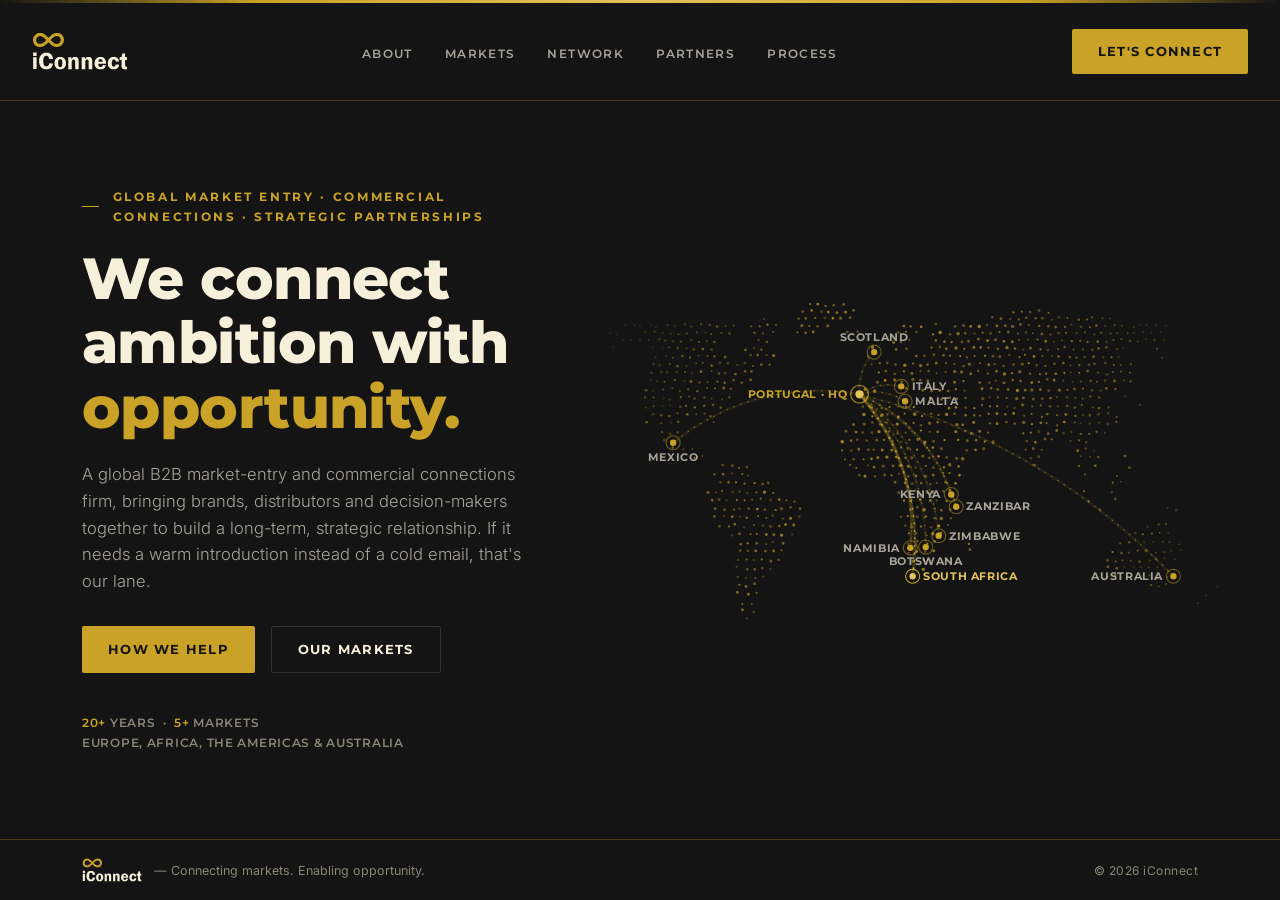
==== commit e0b79c56: "Faster map centering, larger Markets map, and full stops on statements - Batch land dots into groupe" ====
--- a/index.html
+++ b/index.html
@@ -9,7 +9,7 @@
 <link rel="preconnect" href="https://fonts.googleapis.com">
 <link rel="preconnect" href="https://fonts.gstatic.com" crossorigin>
 <link href="https://fonts.googleapis.com/css2?family=Inter:wght@300;400;500;600&family=Montserrat:wght@600;700;800;900&display=swap" rel="stylesheet">
-<link rel="stylesheet" href="styles.css?v=38">
+<link rel="stylesheet" href="styles.css?v=39">
 </head>
 <body class="bg-black">
 <svg style="position:absolute;width:0;height:0;overflow:hidden;" aria-hidden="true"><symbol id="icon-logo-lockup" viewBox="0 0 306.0 122.8"><path class="logo-icon-fill" d="M 22.5,3.3 C 22.4,3.5 22.3,3.5 21,3.5 C 19.7,3.5 19.5,3.6 19.4,3.8 C 19.3,4 19.1,4.1 18.8,4.1 C 18.6,4.1 18.4,4.1 18.3,4.3 C 18.2,4.5 18,4.6 17.5,4.6 C 17,4.6 16.8,4.6 16.7,4.8 C 16.6,5 16.5,5.1 16.2,5.1 C 16,5.1 15.8,5.2 15.7,5.4 C 15.6,5.5 15.4,5.6 15.2,5.6 C 14.9,5.6 14.7,5.8 14.4,6.2 C 14.1,6.5 13.8,6.7 13.6,6.7 C 13.4,6.7 13.1,6.9 12.8,7.2 C 12.5,7.5 12.2,7.8 12,7.8 C 11.6,7.8 7.2,12.1 7.2,12.5 C 7.2,12.7 7,13 6.7,13.3 C 6.3,13.6 6.2,13.9 6.2,14.1 C 6.2,14.3 6.1,14.5 5.9,14.6 C 5.7,14.7 5.6,14.9 5.6,15.2 C 5.6,15.4 5.5,15.6 5.4,15.7 C 5.2,15.8 5.1,16 5.1,16.2 C 5.1,16.5 5,16.6 4.8,16.7 C 4.7,16.8 4.6,17 4.6,17.3 C 4.6,17.5 4.5,17.7 4.3,17.8 C 4.1,17.9 4.1,18.1 4.1,18.6 C 4.1,19.1 4,19.3 3.8,19.4 C 3.6,19.5 3.5,19.7 3.5,21 C 3.5,22.3 3.5,22.4 3.3,22.5 C 3,22.7 3,22.8 3,25.5 C 3,28.1 3,28.2 3.3,28.4 C 3.5,28.5 3.5,28.6 3.5,30.2 C 3.5,31.8 3.6,31.9 3.8,32.1 C 4,32.2 4.1,32.3 4.1,32.8 C 4.1,33.4 4.1,33.5 4.3,33.6 C 4.5,33.7 4.6,33.9 4.6,34.4 C 4.6,34.9 4.6,35.1 4.8,35.2 C 5,35.3 5.1,35.5 5.1,35.8 C 5.1,36 5.2,36.2 5.4,36.3 C 5.5,36.4 5.6,36.6 5.6,36.8 C 5.6,37.1 5.7,37.2 5.9,37.3 C 6.1,37.4 6.2,37.6 6.2,37.8 C 6.2,38.1 6.3,38.3 6.7,38.7 C 7,38.9 7.2,39.2 7.2,39.4 C 7.2,39.8 11.1,43.7 11.5,43.7 C 11.7,43.7 12,43.9 12.2,44.2 C 12.6,44.6 12.8,44.7 13.1,44.7 C 13.3,44.7 13.5,44.8 13.6,45 C 13.7,45.2 13.8,45.3 14.1,45.3 C 14.3,45.3 14.5,45.4 14.6,45.5 C 14.7,45.7 14.9,45.8 15.1,45.8 C 15.4,45.8 15.6,45.9 15.9,46.3 C 16.4,46.8 16.4,46.8 17.3,46.8 C 18,46.8 18.2,46.9 18.3,47.1 C 18.4,47.3 18.6,47.4 19.4,47.4 C 20.2,47.4 20.3,47.4 20.4,47.6 C 20.6,47.9 20.7,47.9 22.3,47.9 C 23.9,47.9 24,47.9 24.1,48.2 C 24.2,48.4 24.4,48.4 24.9,48.4 C 25.4,48.4 25.6,48.4 25.7,48.2 C 25.8,47.9 26,47.9 27.3,47.9 C 28.6,47.9 28.8,47.9 28.9,47.6 C 29,47.4 29.2,47.4 30.2,47.4 C 31.3,47.4 31.4,47.3 31.5,47.1 C 31.6,46.9 31.8,46.8 32.6,46.8 C 33.4,46.8 33.5,46.8 33.6,46.6 C 33.7,46.4 33.9,46.3 34.2,46.3 C 34.4,46.3 34.6,46.2 34.7,46.1 C 34.8,45.9 35,45.8 35.2,45.8 C 35.5,45.8 35.7,45.7 35.8,45.5 C 35.8,45.4 36,45.3 36.3,45.3 C 36.5,45.3 36.7,45.2 36.8,45 C 36.9,44.8 37.1,44.7 37.3,44.7 C 37.6,44.7 37.8,44.6 38.1,44.2 C 38.5,43.7 38.7,43.7 39.2,43.7 C 39.7,43.7 39.8,43.6 40.5,42.9 C 41,42.4 41.4,42.1 41.6,42.1 C 41.7,42.1 42.2,41.7 42.9,41 C 43.5,40.4 44,40 44.2,40 C 44.4,40 45.7,38.8 48.2,36.3 C 50.6,33.8 51.9,32.6 52.1,32.6 C 52.3,32.6 53.1,33.3 54.5,34.7 C 56.1,36.3 56.7,36.8 57,36.8 C 57.3,36.9 57.4,36.9 57.4,37.3 C 57.5,37.7 57.5,37.8 57.9,37.8 C 58.1,37.9 58.7,38.3 60.1,39.7 C 61.3,41 62,41.6 62.2,41.6 C 62.4,41.6 62.7,41.9 63.2,42.4 C 63.8,42.9 64.1,43.1 64.3,43.1 C 64.5,43.1 64.7,43.3 64.8,43.4 C 64.9,43.6 65.1,43.7 65.3,43.7 C 65.6,43.7 65.8,43.8 66.1,44.2 C 66.5,44.6 66.7,44.7 66.9,44.7 C 67.2,44.7 67.4,44.8 67.5,45 C 67.5,45.2 67.7,45.3 68,45.3 C 68.2,45.3 68.4,45.4 68.5,45.5 C 68.6,45.7 68.8,45.8 69,45.8 C 69.3,45.8 69.5,45.9 69.6,46.1 C 69.7,46.2 69.8,46.3 70.1,46.3 C 70.3,46.3 70.5,46.4 70.6,46.6 C 70.7,46.8 70.9,46.8 71.7,46.8 C 72.5,46.8 72.6,46.9 72.7,47.1 C 72.9,47.3 73,47.4 73.8,47.4 C 74.6,47.4 74.7,47.4 74.8,47.6 C 75,47.9 75.1,47.9 78.8,47.9 C 82.5,47.9 82.6,47.9 82.8,47.6 C 82.9,47.4 83,47.4 83.8,47.4 C 84.6,47.4 84.8,47.3 84.9,47.1 C 85,46.9 85.2,46.8 85.9,46.8 C 86.7,46.8 86.9,46.8 87,46.6 C 87.1,46.4 87.3,46.3 87.5,46.3 C 87.8,46.3 88,46.2 88.1,46.1 C 88.1,45.9 88.3,45.8 88.6,45.8 C 88.8,45.8 89,45.7 89.1,45.5 C 89.2,45.4 89.4,45.3 89.6,45.3 C 89.9,45.3 90.1,45.2 90.2,45 C 90.3,44.8 90.4,44.7 90.7,44.7 C 90.9,44.7 91.2,44.6 91.5,44.2 C 91.8,43.9 92.1,43.7 92.3,43.7 C 92.7,43.7 97.6,38.8 97.6,38.4 C 97.6,38.2 97.8,37.9 98.1,37.6 C 98.5,37.3 98.6,37 98.6,36.8 C 98.6,36.6 98.7,36.4 98.9,36.3 C 99.1,36.2 99.1,36 99.1,35.8 C 99.1,35.5 99.2,35.3 99.4,35.2 C 99.6,35.1 99.7,34.9 99.7,34.7 C 99.7,34.4 99.8,34.3 99.9,34.2 C 100.2,34.1 100.2,33.9 100.2,33.4 C 100.2,32.9 100.3,32.7 100.5,32.6 C 100.7,32.5 100.7,32.3 100.7,31.5 C 100.7,30.7 100.8,30.6 101,30.5 C 101.2,30.4 101.3,30.2 101.3,29.7 C 101.3,29.2 101.3,29 101.5,28.9 C 101.8,28.8 101.8,28.6 101.8,25.5 C 101.8,22.3 101.8,22.2 101.5,22 C 101.3,21.9 101.3,21.7 101.3,20.7 C 101.3,19.7 101.2,19.5 101,19.4 C 100.8,19.3 100.7,19.1 100.7,18.8 C 100.7,18.6 100.6,18.4 100.5,18.3 C 100.2,18.2 100.2,18 100.2,17.3 C 100.2,16.5 100.2,16.3 99.9,16.2 C 99.8,16.1 99.7,15.9 99.7,15.7 C 99.7,15.4 99.6,15.2 99.4,15.2 C 99.2,15.1 99.1,14.9 99.1,14.6 C 99.1,14.4 99.1,14.2 98.9,14.1 C 98.7,14 98.6,13.8 98.6,13.6 C 98.6,13.3 98.5,13.1 98.4,13 C 98.2,13 98.1,12.8 98.1,12.6 C 98.1,12.3 97.9,12 97.3,11.5 C 96.8,11 96.5,10.6 96.5,10.4 C 96.5,10 94.8,8.3 94.4,8.3 C 94.2,8.3 93.8,8 93.3,7.5 C 92.8,7 92.5,6.7 92.3,6.7 C 92.1,6.7 91.8,6.5 91.5,6.2 C 91.2,5.8 90.9,5.6 90.7,5.6 C 90.4,5.6 90.3,5.5 90.2,5.4 C 90.1,5.2 89.9,5.1 89.4,5.1 C 88.9,5.1 88.7,5.1 88.6,4.8 C 88.5,4.7 88.3,4.6 88.1,4.6 C 87.8,4.6 87.6,4.5 87.5,4.3 C 87.4,4.1 87.2,4.1 87,4.1 C 86.7,4.1 86.6,4 86.5,3.8 C 86.3,3.6 86.2,3.5 84.6,3.5 C 83,3.5 82.9,3.5 82.8,3.3 C 82.6,3 82.5,3 79.6,3 C 76.7,3 76.6,3 76.4,3.3 C 76.3,3.5 76.2,3.5 74.8,3.5 C 73.5,3.5 73.4,3.6 73.3,3.8 C 73.2,4 73,4.1 72.7,4.1 C 72.5,4.1 72.3,4.1 72.2,4.3 C 72.1,4.5 71.9,4.6 71.4,4.6 C 70.9,4.6 70.7,4.6 70.6,4.8 C 70.5,5.1 70.3,5.1 69.8,5.1 C 69.3,5.1 69.1,5.2 69,5.4 C 68.9,5.5 68.8,5.6 68.5,5.6 C 68.3,5.6 68,5.8 67.7,6.2 C 67.3,6.6 67.2,6.7 66.7,6.7 C 66.1,6.7 66,6.8 65.6,7.2 C 65.3,7.6 65,7.8 64.8,7.8 C 64.6,7.8 64.3,7.9 64,8.3 C 63.7,8.6 63.4,8.8 63.3,8.8 C 63,8.8 62.6,9.1 61.9,9.9 C 61.3,10.5 60.8,10.9 60.6,10.9 C 60.4,10.9 59.4,11.9 57.4,13.8 C 55.2,16 54.5,16.7 54.2,16.8 C 53.9,16.8 53.8,16.9 53.7,17.2 C 53.7,17.4 53.5,17.8 53.1,18.2 L 52.4,18.9 L 48.7,15.2 C 46.2,12.6 44.9,11.5 44.7,11.5 C 44.5,11.5 44,11 43.1,10.1 C 42.2,9.2 41.8,8.8 41.5,8.8 C 41.3,8.8 41.1,8.7 41,8.5 C 41,8.4 40.8,8.3 40.6,8.3 C 40.3,8.3 40,8.1 39.5,7.5 C 38.9,6.9 38.6,6.7 38.3,6.7 C 38.1,6.7 37.9,6.6 37.9,6.4 C 37.8,6.3 37.6,6.2 37.3,6.2 C 37.1,6.2 36.9,6.1 36.8,5.9 C 36.7,5.7 36.5,5.6 36.3,5.6 C 36,5.6 35.8,5.5 35.8,5.4 C 35.7,5.2 35.5,5.1 35.2,5.1 C 35,5.1 34.8,5 34.7,4.8 C 34.6,4.6 34.4,4.6 33.9,4.6 C 33.4,4.6 33.2,4.5 33.1,4.3 C 33,4.1 32.8,4.1 32.6,4.1 C 32.3,4.1 32.1,4 32.1,3.8 C 31.9,3.6 31.8,3.5 30.2,3.5 C 28.6,3.5 28.5,3.5 28.4,3.3 C 28.2,3 28.1,3 25.5,3 C 22.8,3 22.7,3 22.5,3.3 M 28.4,13.3 C 28.5,13.5 28.6,13.6 29.7,13.6 C 30.7,13.6 30.9,13.6 31,13.8 C 31.1,14 31.3,14.1 31.5,14.1 C 31.8,14.1 32,14.2 32.1,14.4 C 32.1,14.5 32.3,14.6 32.6,14.6 C 32.8,14.6 33,14.7 33.1,14.9 C 33.2,15 33.4,15.2 33.6,15.2 C 33.9,15.2 34.1,15.3 34.4,15.7 C 34.7,16 35,16.2 35.2,16.2 C 35.4,16.2 35.7,16.4 36,16.7 C 36.3,17.1 36.6,17.3 36.8,17.3 C 37,17.3 38,18.1 40.2,20.4 C 42.3,22.5 43.5,23.6 43.7,23.6 C 43.8,23.6 44.2,23.9 44.6,24.3 C 45.2,24.8 45.3,25 45.3,25.5 C 45.3,26 45.2,26.1 42,29.3 C 39.6,31.6 38.6,32.6 38.4,32.6 C 38.2,32.6 37.9,32.8 37.6,33.1 C 37.3,33.4 37,33.6 36.8,33.6 C 36.6,33.6 36.3,33.9 35.8,34.4 C 35.2,35 34.9,35.2 34.6,35.2 C 34.4,35.2 34.2,35.3 34.2,35.5 C 34.1,35.7 33.9,35.8 33.6,35.8 C 33.4,35.8 33.2,35.8 33.1,36 C 33,36.2 32.8,36.3 32.6,36.3 C 32.3,36.3 32.1,36.4 32.1,36.5 C 32,36.8 31.8,36.8 31.3,36.8 C 30.7,36.8 30.6,36.9 30.5,37.1 C 30.4,37.2 30.2,37.3 29.9,37.3 C 29.7,37.3 29.5,37.4 29.4,37.6 C 29.3,37.9 29.1,37.9 25.5,37.9 C 21.8,37.9 21.6,37.9 21.5,37.6 C 21.4,37.4 21.2,37.3 21,37.3 C 20.7,37.3 20.5,37.2 20.4,37.1 C 20.3,36.9 20.2,36.8 19.9,36.8 C 19.7,36.8 19.5,36.7 19.4,36.5 C 19.3,36.4 19.1,36.3 18.9,36.3 C 18.4,36.3 15.2,33 15.2,32.5 C 15.2,32.3 15,32.1 14.9,32.1 C 14.7,32 14.6,31.8 14.6,31.5 C 14.6,31.3 14.5,31.1 14.4,31 C 14.1,30.9 14.1,30.7 14.1,29.9 C 14.1,29.2 14.1,29 13.8,28.9 C 13.6,28.8 13.6,28.6 13.6,25.7 C 13.6,22.8 13.6,22.7 13.8,22.5 C 14.1,22.4 14.1,22.3 14.1,21.5 C 14.1,20.7 14.1,20.6 14.4,20.4 C 14.5,20.3 14.6,20.2 14.6,19.9 C 14.6,19.7 14.8,19.4 15.2,19.1 C 15.5,18.8 15.7,18.5 15.7,18.3 C 15.7,17.9 18.5,15.2 18.9,15.2 C 19.1,15.2 19.4,14.9 19.6,14.6 C 20.1,14.1 20.2,14.1 20.7,14.1 C 21.2,14.1 21.4,14 21.5,13.8 C 21.6,13.6 21.8,13.6 22.5,13.6 C 23.3,13.6 23.5,13.5 23.6,13.3 C 23.7,13.1 23.9,13 26,13 C 28.1,13 28.2,13.1 28.4,13.3 M 81.7,13.3 C 81.8,13.5 82,13.6 82.8,13.6 C 83.6,13.6 83.7,13.6 83.8,13.8 C 83.9,14 84.1,14.1 84.4,14.1 C 84.6,14.1 84.8,14.2 84.9,14.4 C 85,14.5 85.2,14.6 85.4,14.6 C 85.7,14.6 85.8,14.7 85.9,14.9 C 86,15 86.2,15.2 86.4,15.2 C 86.9,15.2 88.6,16.9 88.6,17.3 C 88.6,17.5 88.8,17.8 89.1,18.1 C 89.5,18.4 89.6,18.6 89.6,18.9 C 89.6,19.1 89.7,19.3 89.9,19.4 C 90.1,19.5 90.2,19.7 90.2,20.2 C 90.2,20.7 90.2,20.9 90.4,21 C 90.6,21.1 90.7,21.2 90.7,21.8 C 90.7,22.3 90.7,22.4 91,22.5 C 91.2,22.7 91.2,22.8 91.2,25.5 C 91.2,28.1 91.2,28.2 91,28.4 C 90.8,28.5 90.7,28.6 90.7,28.9 C 90.7,29.1 90.6,29.3 90.4,29.4 C 90.2,29.5 90.2,29.7 90.2,30.5 C 90.2,31.3 90.1,31.4 89.9,31.5 C 89.7,31.6 89.6,31.8 89.6,32 C 89.6,32.4 86.4,35.8 85.9,35.8 C 85.7,35.8 85.4,36 85.1,36.3 C 84.7,36.8 84.6,36.8 84.1,36.8 C 83.6,36.8 83.4,36.9 83.3,37.1 C 83.2,37.2 83,37.3 82.8,37.3 C 82.5,37.3 82.3,37.4 82.2,37.6 C 82.1,37.9 82,37.9 78.5,37.9 C 75.1,37.9 75,37.9 74.8,37.6 C 74.8,37.4 74.6,37.3 74.3,37.3 C 74.1,37.3 73.9,37.2 73.8,37.1 C 73.7,36.9 73.5,36.8 73,36.8 C 72.5,36.8 72.3,36.8 72.2,36.5 C 72.1,36.4 71.9,36.3 71.7,36.3 C 71.5,36.3 71.2,36.1 70.9,35.8 C 70.6,35.4 70.3,35.2 70.1,35.2 C 69.8,35.2 69.7,35.1 69.6,35 C 69.5,34.8 69.3,34.7 69.1,34.7 C 68.8,34.7 68.5,34.4 67.7,33.6 C 67.1,33 66.6,32.6 66.4,32.6 C 66.2,32.6 65,31.4 62.6,29 L 59,25.5 L 62.3,22.2 C 64.5,19.9 65.7,18.8 65.9,18.8 C 66.1,18.8 66.5,18.5 67.2,17.8 C 67.9,17 68.3,16.7 68.6,16.7 C 68.8,16.7 69,16.6 69,16.5 C 69.1,16.3 69.3,16.2 69.5,16.2 C 69.8,16.2 70,16 70.4,15.7 C 70.7,15.3 70.9,15.2 71.2,15.2 C 71.4,15.2 71.6,15 71.7,14.9 C 71.8,14.7 72,14.6 72.2,14.6 C 72.5,14.6 72.6,14.5 72.7,14.4 C 72.8,14.1 73,14.1 73.5,14.1 C 74,14.1 74.2,14 74.3,13.8 C 74.4,13.6 74.6,13.6 75.4,13.6 C 76.2,13.6 76.3,13.5 76.4,13.3 C 76.6,13.1 76.7,13 79.1,13 C 81.4,13 81.6,13.1 81.7,13.3"/><path d="M 3.6,65.5 C 3.6,65.6 3.5,68.1 3.6,71 L 3.6,76.4 L 9.1,76.4 L 14.6,76.4 L 14.6,70.9 L 14.6,65.4 L 9.1,65.4 C 4.8,65.3 3.6,65.4 3.6,65.5 M 41.6,66.1 C 41.4,66.4 41.3,66.4 40.2,66.4 C 39.2,66.4 39,66.4 38.9,66.7 C 38.8,66.9 38.6,66.9 38.1,66.9 C 37.6,66.9 37.4,67 37.3,67.2 C 37.2,67.4 37.1,67.5 36.8,67.5 C 36.6,67.5 36.4,67.5 36.3,67.7 C 36.2,67.9 36,68 35.8,68 C 35.5,68 35.3,68.1 35.2,68.2 C 35.1,68.4 34.9,68.5 34.7,68.5 C 34.4,68.5 34.3,68.6 34.2,68.8 C 34.1,68.9 33.9,69 33.7,69 C 33.4,69 33.1,69.3 32.6,69.8 C 32.1,70.3 31.7,70.6 31.5,70.6 C 31.2,70.6 28.4,73.4 28.4,73.8 C 28.4,74 28,74.4 27.6,74.8 C 27,75.4 26.8,75.7 26.8,76 C 26.8,76.2 26.7,76.4 26.5,76.4 C 26.3,76.5 26.2,76.7 26.2,77 C 26.2,77.2 26.2,77.4 26,77.5 C 25.8,77.6 25.7,77.8 25.7,78 C 25.7,78.3 25.6,78.5 25.5,78.5 C 25.3,78.6 25.2,78.8 25.2,79.1 C 25.2,79.3 25.1,79.5 24.9,79.6 C 24.8,79.7 24.7,79.9 24.7,80.1 C 24.7,80.4 24.6,80.6 24.4,80.7 C 24.2,80.8 24.1,80.9 24.1,81.5 C 24.1,82 24.1,82.1 23.9,82.2 C 23.6,82.4 23.6,82.5 23.6,83.3 C 23.6,84.1 23.6,84.2 23.3,84.4 C 23.1,84.5 23.1,84.6 23.1,85.7 C 23.1,86.7 23,86.9 22.8,87 C 22.6,87.1 22.5,87.3 22.5,92.5 C 22.5,97.8 22.6,98 22.8,98.1 C 23,98.2 23.1,98.4 23.1,99.7 C 23.1,101 23.1,101.1 23.3,101.3 C 23.6,101.4 23.6,101.5 23.6,102.3 C 23.6,103.1 23.6,103.3 23.9,103.4 C 24.1,103.5 24.1,103.7 24.1,104.2 C 24.1,104.7 24.2,104.9 24.4,105 C 24.6,105.1 24.7,105.2 24.7,105.5 C 24.7,105.7 24.8,105.9 24.9,106 C 25.1,106.1 25.2,106.3 25.2,106.5 C 25.2,106.8 25.3,107 25.5,107.1 C 25.6,107.2 25.7,107.3 25.7,107.6 C 25.7,107.9 25.8,108 26,108.1 C 26.1,108.2 26.2,108.4 26.2,108.6 C 26.2,108.9 26.4,109.1 26.8,109.4 C 27.1,109.7 27.3,110 27.3,110.2 C 27.3,110.4 27.6,110.8 28.1,111.3 C 28.6,111.8 28.9,112.2 28.9,112.4 C 28.9,112.7 29.6,113.4 29.9,113.4 C 30.1,113.4 30.6,113.8 31.3,114.5 C 32,115.2 32.4,115.5 32.6,115.5 C 32.8,115.5 33.1,115.7 33.4,116.1 C 33.7,116.4 33.9,116.6 34.2,116.6 C 34.4,116.6 34.6,116.7 34.7,116.8 C 34.8,117 35,117.1 35.2,117.1 C 35.5,117.1 35.7,117.2 35.8,117.4 C 35.8,117.5 36,117.6 36.3,117.6 C 36.5,117.6 36.7,117.7 36.8,117.9 C 36.9,118.1 37.1,118.2 37.6,118.2 C 38.1,118.2 38.3,118.2 38.4,118.4 C 38.5,118.7 38.7,118.7 39.5,118.7 C 40.2,118.7 40.4,118.7 40.5,119 C 40.6,119.2 40.8,119.2 45.5,119.2 C 50.3,119.2 50.4,119.2 50.5,119 C 50.7,118.7 50.8,118.7 51.6,118.7 C 52.4,118.7 52.5,118.7 52.7,118.4 C 52.8,118.2 52.9,118.2 53.5,118.2 C 54,118.2 54.1,118.1 54.2,117.9 C 54.3,117.7 54.5,117.6 54.8,117.6 C 55,117.6 55.2,117.5 55.3,117.4 C 55.4,117.2 55.6,117.1 56.1,117.1 C 56.6,117.1 56.7,117.1 57.1,116.6 C 57.5,116.2 57.7,116.1 57.9,116.1 C 58.2,116.1 58.4,115.9 58.7,115.5 C 59,115.2 59.3,115 59.5,115 C 59.9,115 62.2,112.7 62.2,112.3 C 62.2,112.2 62.5,111.8 63,111.3 C 63.5,110.8 63.8,110.4 63.8,110.2 C 63.8,110 63.9,109.8 64,109.7 C 64.2,109.6 64.3,109.4 64.3,109.2 C 64.3,108.9 64.4,108.7 64.5,108.7 C 64.7,108.6 64.8,108.4 64.8,108.1 C 64.8,107.9 64.9,107.7 65.1,107.6 C 65.3,107.5 65.3,107.3 65.3,106.8 C 65.3,106.3 65.4,106.1 65.6,106 C 65.8,105.9 65.9,105.7 65.9,105.2 C 65.9,104.7 65.9,104.5 66.1,104.4 C 66.4,104.3 66.4,104.2 66.4,103.1 C 66.4,102.1 66.4,101.9 66.7,101.8 C 66.9,101.7 66.9,101.5 66.9,101.2 C 66.9,100.8 66.8,100.8 66.2,100.8 C 65.6,100.7 65.4,100.7 65.3,100.5 C 65.2,100.2 65,100.2 60.8,100.2 C 56.6,100.2 56.5,100.2 56.4,99.9 C 56.2,99.7 56.1,99.7 55.8,99.7 C 55.4,99.7 55.4,99.8 55.3,100.2 C 55.3,100.4 55.2,100.7 55,100.7 C 54.8,100.8 54.8,101 54.8,101.5 C 54.8,102 54.7,102.2 54.5,102.3 C 54.3,102.4 54.2,102.6 54.2,103.1 C 54.2,103.6 54.2,103.8 54,103.9 C 53.8,104 53.7,104.2 53.7,104.4 C 53.7,104.7 53.6,104.9 53.5,105 C 53.3,105 53.2,105.2 53.2,105.4 C 53.2,105.9 50.4,108.7 50,108.7 C 49.8,108.7 49.6,108.8 49.5,108.9 C 49.4,109.1 49.2,109.2 48.7,109.2 C 48.2,109.2 48,109.2 47.9,109.4 C 47.8,109.7 47.6,109.7 45.8,109.7 C 44,109.7 43.8,109.7 43.7,109.4 C 43.6,109.2 43.4,109.2 42.9,109.2 C 42.4,109.2 42.2,109.1 42.1,108.9 C 42,108.7 41.8,108.7 41.6,108.7 C 41.3,108.7 41.1,108.6 41,108.4 C 41,108.2 40.8,108.1 40.6,108.1 C 40.1,108.1 38.9,106.9 38.9,106.5 C 38.9,106.3 38.7,106 38.4,105.8 C 38,105.4 37.9,105.2 37.9,104.9 C 37.9,104.7 37.8,104.5 37.6,104.4 C 37.4,104.3 37.3,104.2 37.3,103.6 C 37.3,103.1 37.3,103 37.1,102.8 C 36.8,102.7 36.8,102.6 36.8,101.8 C 36.8,101 36.8,100.9 36.5,100.7 C 36.3,100.6 36.3,100.5 36.3,98.9 C 36.3,97.3 36.3,97.2 36,97 C 35.8,96.9 35.8,96.8 35.8,93.1 C 35.8,89.4 35.8,89.2 36,89.1 C 36.3,89 36.3,88.8 36.3,87 C 36.3,85.2 36.3,85 36.5,84.9 C 36.8,84.8 36.8,84.6 36.8,83.8 C 36.8,83 36.8,82.9 37.1,82.8 C 37.2,82.7 37.3,82.5 37.3,82.2 C 37.3,82 37.4,81.8 37.6,81.7 C 37.8,81.6 37.9,81.4 37.9,80.9 C 37.9,80.4 37.9,80.3 38.4,79.9 C 38.7,79.6 38.9,79.3 38.9,79.1 C 38.9,78.7 40.7,77 41.1,77 C 41.3,77 41.5,76.9 41.6,76.7 C 41.7,76.5 41.8,76.4 42.1,76.4 C 42.3,76.4 42.5,76.3 42.6,76.2 C 42.8,75.9 42.9,75.9 45.8,75.9 C 48.7,75.9 48.8,75.9 49,76.2 C 49,76.3 49.2,76.4 49.4,76.4 C 49.9,76.4 52.7,79.2 52.7,79.7 C 52.7,79.9 52.8,80.1 52.9,80.1 C 53.1,80.2 53.2,80.4 53.2,80.9 C 53.2,81.4 53.2,81.6 53.5,81.7 C 53.7,81.8 53.7,82 53.7,82.8 C 53.7,83.6 53.8,83.7 54,83.8 C 54.2,83.9 54.2,84.1 54.3,85.2 L 54.3,86.4 L 58.2,86.4 C 61.9,86.5 62,86.5 62.2,86.2 C 62.3,86 62.5,85.9 64.6,85.9 L 66.9,85.9 L 66.9,85.2 C 66.9,84.6 66.9,84.5 66.7,84.4 C 66.4,84.2 66.4,84.1 66.4,83 C 66.4,82 66.4,81.8 66.1,81.7 C 65.9,81.6 65.9,81.4 65.9,80.7 C 65.9,79.9 65.8,79.7 65.6,79.6 C 65.4,79.5 65.3,79.3 65.3,78.8 C 65.3,78.3 65.3,78.1 65.1,78 C 64.9,77.9 64.8,77.7 64.8,77.5 C 64.8,77.2 64.7,77.1 64.5,77 C 64.4,76.9 64.3,76.7 64.3,76.4 C 64.3,76.2 64.2,76 64,75.9 C 63.8,75.8 63.8,75.6 63.8,75.4 C 63.8,75.1 63.7,74.9 63.5,74.8 C 63.3,74.8 63.2,74.6 63.2,74.4 C 63.2,74.1 63,73.8 62.4,73.3 C 61.9,72.8 61.6,72.4 61.6,72.2 C 61.6,71.8 59.9,70.1 59.5,70.1 C 59.3,70.1 59,69.9 58.7,69.6 C 58.4,69.2 58.2,69 57.9,69 C 57.7,69 57.5,68.9 57.1,68.5 C 56.8,68.1 56.6,68 56.3,68 C 56.1,68 55.9,67.9 55.8,67.7 C 55.7,67.5 55.6,67.5 55,67.5 C 54.5,67.5 54.3,67.4 54.2,67.2 C 54.1,67 54,66.9 53.5,66.9 C 52.9,66.9 52.8,66.9 52.7,66.7 C 52.5,66.4 52.4,66.4 51.1,66.4 C 49.8,66.4 49.6,66.4 49.5,66.1 C 49.4,65.9 49.2,65.9 45.5,65.9 C 41.8,65.9 41.7,65.9 41.6,66.1 M 294.6,68.2 C 294.5,68.5 294.4,68.5 291.4,68.5 C 288.6,68.5 288.4,68.5 288.3,68.8 C 288.2,68.9 288,69 287.8,69 C 287.6,69 287.3,69.2 287.1,69.4 L 286.7,69.8 L 286.7,73.1 C 286.7,76.1 286.7,76.3 286.4,76.4 C 286.2,76.6 286.2,76.7 286.1,78.3 L 286.1,80.1 L 282.7,80.1 L 279.4,80.2 L 279.4,84.6 L 279.4,89 L 282.5,89.1 L 285.6,89.2 L 285.6,100.4 C 285.6,111.5 285.6,111.7 285.9,111.8 C 286.1,111.9 286.2,112.1 286.2,112.6 C 286.2,113.1 286.2,113.3 286.4,113.4 C 286.6,113.5 286.7,113.7 286.7,114.2 C 286.7,114.7 286.7,114.9 287.2,115.3 C 287.5,115.6 287.7,115.8 287.7,116 C 287.7,116.4 288.4,117.1 288.8,117.1 C 289,117.1 289.3,117.3 289.6,117.6 C 290,118.1 290.1,118.2 290.7,118.2 C 291.2,118.2 291.3,118.2 291.4,118.4 C 291.5,118.6 291.7,118.7 292.2,118.7 C 292.8,118.7 292.9,118.7 293,119 C 293.2,119.2 293.3,119.2 295.1,119.2 C 297,119.2 297.1,119.2 297.3,119.5 C 297.5,119.9 298.6,119.9 298.8,119.5 C 299,119.2 299.1,119.2 301,119.2 L 303,119.2 L 303,115 L 303,110.8 L 301.8,110.8 C 300.7,110.8 300.5,110.7 300.4,110.5 C 300.3,110.3 300.1,110.2 299.4,110.2 C 298.6,110.2 298.6,110.2 297.9,109.6 C 297.5,109.1 297.3,108.8 297.3,108.6 C 297.3,108.4 297.1,108.2 297,108.1 C 296.7,108 296.7,107.9 296.8,98.6 L 296.8,89.2 L 299.9,89.1 L 303,89 L 303,84.6 L 303,80.2 L 299.9,80.1 L 296.8,80.1 L 296.7,74.1 L 296.7,68 L 295.7,68 C 294.9,68 294.7,68 294.6,68.2 M 84.9,79.9 C 84.8,80.1 84.6,80.1 84.1,80.1 C 83.6,80.1 83.4,80.2 83.3,80.4 C 83.2,80.6 83,80.7 82.5,80.7 C 82,80.7 81.8,80.7 81.7,80.9 C 81.6,81.1 81.4,81.2 81.2,81.2 C 81,81.2 80.7,81.3 80.4,81.7 C 80.1,82 79.8,82.2 79.6,82.2 C 79.2,82.2 74.8,86.6 74.8,87.1 C 74.8,87.2 74.7,87.4 74.6,87.5 C 74.4,87.6 74.3,87.8 74.3,88 C 74.3,88.3 74.2,88.5 73.8,88.8 C 73.3,89.3 73.3,89.4 73.3,89.9 C 73.3,90.4 73.2,90.6 73,90.7 C 72.8,90.8 72.7,91 72.7,91.5 C 72.7,92 72.7,92.2 72.5,92.3 C 72.2,92.4 72.2,92.6 72.2,93.3 C 72.2,94.1 72.2,94.3 71.9,94.4 C 71.7,94.5 71.7,94.7 71.7,99.1 C 71.7,103.6 71.7,103.8 71.9,103.9 C 72.2,104 72.2,104.2 72.2,105.2 C 72.2,106.3 72.2,106.4 72.5,106.5 C 72.7,106.6 72.7,106.8 72.7,107.3 C 72.7,107.9 72.8,108 73,108.1 C 73.2,108.2 73.3,108.4 73.3,108.7 C 73.3,108.9 73.4,109.1 73.5,109.2 C 73.7,109.3 73.8,109.5 73.8,109.7 C 73.8,110 73.9,110.1 74.1,110.2 C 74.2,110.3 74.3,110.5 74.3,110.8 C 74.3,111 74.4,111.2 74.6,111.3 C 74.7,111.4 74.8,111.6 74.8,111.8 C 74.8,112.2 79.7,117.1 80.2,117.1 C 80.4,117.1 80.6,117.2 80.7,117.4 C 80.8,117.5 80.9,117.6 81.2,117.6 C 81.4,117.6 81.6,117.7 81.7,117.9 C 81.8,118.1 82,118.2 82.5,118.2 C 83,118.2 83.2,118.2 83.3,118.4 C 83.4,118.6 83.6,118.7 84.1,118.7 C 84.6,118.7 84.8,118.7 84.9,119 C 85,119.2 85.2,119.2 89.6,119.2 C 94.1,119.2 94.3,119.2 94.4,119 C 94.5,118.7 94.7,118.7 95.2,118.7 C 95.7,118.7 95.9,118.6 96,118.4 C 96.1,118.2 96.3,118.2 96.8,118.2 C 97.3,118.2 97.5,118.1 97.6,117.9 C 97.7,117.7 97.8,117.6 98.1,117.6 C 98.3,117.6 98.5,117.5 98.6,117.4 C 98.7,117.2 98.9,117.1 99.1,117.1 C 99.4,117.1 99.6,117 99.9,116.6 C 100.2,116.3 100.5,116.1 100.7,116.1 C 101.1,116.1 103.9,113.3 103.9,112.9 C 103.9,112.7 104.2,112.3 104.7,111.8 C 105.3,111.3 105.5,111 105.5,110.7 C 105.5,110.5 105.6,110.3 105.8,110.2 C 105.9,110.1 106,110 106,109.7 C 106,109.5 106.1,109.3 106.3,109.2 C 106.5,109.1 106.5,108.9 106.5,108.7 C 106.5,108.4 106.6,108.2 106.8,108.1 C 107,108 107.1,107.9 107.1,107.3 C 107.1,106.8 107.1,106.6 107.3,106.5 C 107.6,106.4 107.6,106.3 107.6,105.5 C 107.6,104.7 107.6,104.5 107.9,104.4 C 108.1,104.3 108.1,104.2 108.1,99.7 C 108.1,95.2 108.1,95.1 107.9,94.9 C 107.6,94.8 107.6,94.6 107.6,93.9 C 107.6,93.1 107.6,92.9 107.3,92.8 C 107.1,92.7 107.1,92.5 107.1,92 C 107.1,91.5 107,91.3 106.8,91.2 C 106.6,91.1 106.5,90.9 106.5,90.4 C 106.5,89.9 106.5,89.7 106.3,89.6 C 106.1,89.5 106,89.4 106,89.1 C 106,88.9 105.9,88.7 105.8,88.6 C 105.6,88.5 105.5,88.3 105.5,88.1 C 105.5,87.8 105.3,87.6 105,87.3 C 104.6,87 104.4,86.7 104.4,86.5 C 104.4,86.1 101.1,82.8 100.7,82.8 C 100.5,82.8 100.2,82.6 99.9,82.2 C 99.6,81.9 99.4,81.7 99.1,81.7 C 98.9,81.7 98.7,81.6 98.6,81.5 C 98.5,81.3 98.3,81.2 98.1,81.2 C 97.8,81.2 97.7,81.1 97.6,80.9 C 97.5,80.7 97.3,80.7 96.8,80.7 C 96.3,80.7 96.1,80.6 96,80.4 C 95.9,80.2 95.7,80.1 95.2,80.1 C 94.7,80.1 94.5,80.1 94.4,79.9 C 94.3,79.6 94.1,79.6 89.6,79.6 C 85.2,79.6 85,79.6 84.9,79.9 M 90.7,86.7 C 90.8,86.9 91,87 91.5,87 C 92,87 92.2,87.1 92.3,87.3 C 92.4,87.4 92.6,87.5 92.8,87.5 C 93.2,87.5 94.9,89.2 94.9,89.7 C 94.9,89.9 95,90.1 95.2,90.2 C 95.4,90.3 95.4,90.4 95.4,91 C 95.4,91.5 95.5,91.6 95.7,91.8 C 96,91.9 96,92 96,93.3 C 96,94.6 96,94.8 96.2,94.9 C 96.5,95.1 96.5,95.2 96.5,99.7 C 96.5,104.2 96.5,104.3 96.2,104.4 C 96,104.5 96,104.7 96,105.8 C 96,106.8 96,107 95.7,107.1 C 95.5,107.2 95.4,107.3 95.4,107.8 C 95.4,108.4 95.4,108.5 94.9,108.9 C 94.6,109.2 94.4,109.5 94.4,109.7 C 94.4,110.1 93.2,111.3 92.8,111.3 C 92.6,111.3 92.4,111.4 92.3,111.6 C 92.2,111.8 92,111.8 91.5,111.8 C 91,111.8 90.8,111.9 90.7,112.1 C 90.6,112.3 90.4,112.4 89.6,112.4 C 88.9,112.4 88.7,112.3 88.6,112.1 C 88.5,111.9 88.3,111.8 87.8,111.8 C 87.3,111.8 87.2,111.8 86.1,110.6 C 85.2,109.8 84.9,109.4 84.9,109.1 C 84.9,108.9 84.8,108.7 84.6,108.7 C 84.4,108.6 84.4,108.4 84.4,107.9 C 84.4,107.3 84.3,107.2 84.1,107.1 C 83.9,106.9 83.8,106.8 83.8,105.5 C 83.8,104.2 83.8,104 83.6,103.9 C 83.3,103.8 83.3,103.6 83.3,99.1 C 83.3,94.7 83.3,94.5 83.6,94.4 C 83.8,94.3 83.8,94.1 83.8,93.1 C 83.8,92 83.9,91.9 84.1,91.8 C 84.3,91.6 84.4,91.5 84.4,91 C 84.4,90.4 84.4,90.3 84.6,90.2 C 84.8,90.1 84.9,89.9 84.9,89.7 C 84.9,89.5 85.2,89 86.1,88.2 L 87.2,87 L 88.1,87 C 88.8,87 89,87 89.1,86.7 C 89.2,86.5 89.4,86.5 89.9,86.5 C 90.4,86.5 90.6,86.5 90.7,86.7 M 133.5,79.9 C 133.4,80.1 133.2,80.1 132.7,80.1 C 132.2,80.1 132,80.2 131.9,80.4 C 131.8,80.6 131.6,80.7 131.4,80.7 C 131.1,80.7 130.9,80.8 130.8,80.9 C 130.8,81.1 130.6,81.2 130.4,81.2 C 129.9,81.2 128.2,82.9 128.2,83.3 C 128.2,83.5 127.9,83.9 127.4,84.3 C 126.9,84.9 126.6,85.2 126.6,85.5 C 126.6,85.8 126.5,85.9 126.1,85.9 L 125.6,85.9 L 125.6,83 L 125.5,80.2 L 120.5,80.2 L 115.6,80.2 L 115.6,99.4 L 115.6,118.6 L 121.1,118.6 L 126.6,118.6 L 126.6,106.1 C 126.6,93.6 126.6,93.5 126.9,93.3 C 127.1,93.2 127.1,93.1 127.1,92.5 C 127.1,92 127.2,91.9 127.4,91.8 C 127.6,91.7 127.7,91.5 127.7,91.2 C 127.7,91 127.8,90.8 127.9,90.7 C 128.1,90.6 128.2,90.4 128.2,90.2 C 128.2,89.8 128.9,89.1 129.3,89.1 C 129.5,89.1 129.7,89 129.8,88.8 C 129.9,88.7 130.1,88.6 130.3,88.6 C 130.6,88.6 130.8,88.5 130.8,88.3 C 131,88.1 131.1,88.1 132.4,88.1 C 133.7,88.1 133.9,88.1 134,88.3 C 134.1,88.5 134.3,88.6 134.5,88.6 C 134.8,88.6 135,88.7 135.1,88.8 C 135.2,89 135.4,89.1 135.6,89.1 C 136,89.2 136.1,89.2 136.1,89.6 C 136.1,89.8 136.3,90.1 136.7,90.4 L 137.2,90.9 L 137.2,92.1 C 137.2,93.1 137.2,93.2 137.4,93.3 C 137.7,93.5 137.7,93.6 137.7,106.1 L 137.8,118.6 L 143.3,118.6 L 148.7,118.6 L 148.8,104.5 C 148.8,90.4 148.8,90.3 148.5,90.2 C 148.3,90 148.3,89.9 148.3,88.6 C 148.3,87.3 148.3,87.1 148,87 C 147.8,86.9 147.8,86.7 147.8,86.2 C 147.8,85.7 147.7,85.5 147.5,85.4 C 147.3,85.3 147.2,85.1 147.2,84.9 C 147.2,84.6 147.1,84.4 147,84.4 C 146.8,84.3 146.7,84.1 146.7,83.9 C 146.7,83.4 145,81.7 144.6,81.7 C 144.4,81.7 144.1,81.5 143.8,81.2 C 143.4,80.7 143.3,80.7 142.7,80.7 C 142.2,80.7 142,80.6 141.9,80.4 C 141.8,80.2 141.7,80.1 141.1,80.1 C 140.6,80.1 140.5,80.1 140.4,79.9 C 140.2,79.6 140.1,79.6 136.9,79.6 C 133.8,79.6 133.6,79.6 133.5,79.9 M 176.3,79.9 C 176.2,80 176,80.1 175.7,80.1 C 175.5,80.1 175.3,80.2 175.2,80.4 C 175.1,80.6 174.9,80.7 174.7,80.7 C 174.4,80.7 174.3,80.8 174.2,80.9 C 174.1,81.1 173.9,81.2 173.7,81.2 C 173.3,81.2 171,83.4 171,83.9 C 171,84 170.8,84.3 170.5,84.6 C 170.1,84.9 169.9,85.2 169.9,85.4 C 169.9,85.7 169.3,86.5 169.1,86.5 C 168.9,86.5 168.9,85.7 168.9,83.3 L 168.8,80.2 L 163.6,80.2 L 158.4,80.2 L 158.4,99.4 L 158.4,118.6 L 164.1,118.6 L 169.9,118.6 L 169.9,105.8 C 169.9,93.1 169.9,93 170.2,92.8 C 170.4,92.7 170.5,92.5 170.5,92 C 170.5,91.5 170.5,91.4 171,91 C 171.3,90.7 171.5,90.4 171.5,90.2 C 171.5,89.8 172.2,89.1 172.6,89.1 C 172.8,89.1 173,89 173.1,88.8 C 173.2,88.7 173.4,88.6 173.6,88.6 C 173.9,88.6 174.1,88.5 174.2,88.3 C 174.3,88.1 174.4,88.1 175.7,88.1 C 177.1,88.1 177.2,88.1 177.3,88.3 C 177.4,88.5 177.6,88.6 177.8,88.6 C 178,88.6 178.4,88.9 179.1,89.5 C 179.7,90.2 180,90.5 180,90.7 C 180,90.9 180.1,91.1 180.2,91.2 C 180.5,91.4 180.5,91.5 180.5,105 L 180.6,118.6 L 186.3,118.6 L 192.1,118.6 L 192.1,106.1 C 192.1,93.6 192.1,93.5 191.9,93.3 C 191.6,93.2 191.6,93.1 191.6,90.7 C 191.6,88.3 191.6,88.2 191.3,88.1 C 191.1,87.9 191.1,87.8 191.1,87 C 191.1,86.2 191,86.1 190.8,85.9 C 190.6,85.8 190.5,85.7 190.5,85.4 C 190.5,85.2 190.4,85 190.3,84.9 C 190.1,84.8 190,84.6 190,84.4 C 190,84.1 189.9,83.9 189.7,83.8 C 189.6,83.7 189.5,83.6 189.5,83.4 C 189.5,82.9 188.8,82.2 188.4,82.2 C 188.2,82.2 187.9,82 187.6,81.7 C 187.3,81.3 187.1,81.2 186.8,81.2 C 186.6,81.2 186.4,81.1 186.3,80.9 C 186.2,80.8 186,80.7 185.8,80.7 C 185.5,80.7 185.4,80.6 185.3,80.4 C 185.2,80.2 185,80.1 184.5,80.1 C 184,80.1 183.8,80.1 183.7,79.9 C 183.5,79.6 183.4,79.6 180,79.6 C 176.6,79.6 176.4,79.6 176.3,79.9 M 213.8,79.9 C 213.7,80.1 213.5,80.1 212.7,80.1 C 212,80.1 211.8,80.2 211.7,80.4 C 211.6,80.6 211.4,80.7 211.1,80.7 C 210.9,80.7 210.7,80.8 210.6,80.9 C 210.5,81.1 210.3,81.2 210.1,81.2 C 209.8,81.2 209.7,81.3 209.6,81.5 C 209.5,81.6 209.3,81.7 209,81.7 C 208.8,81.7 208.6,81.8 208.5,82 C 208.4,82.1 208.2,82.2 208,82.2 C 207.6,82.2 203.2,86.6 203.2,87 C 203.2,87.2 203,87.5 202.7,87.8 C 202.3,88.1 202.2,88.4 202.2,88.6 C 202.2,88.8 202.1,89 201.9,89.1 C 201.7,89.2 201.6,89.4 201.6,89.6 C 201.6,89.9 201.5,90.1 201.4,90.2 C 201.2,90.3 201.1,90.4 201.1,91 C 201.1,91.5 201.1,91.6 200.8,91.8 C 200.6,91.9 200.6,92 200.6,92.5 C 200.6,93.1 200.5,93.2 200.3,93.3 C 200.1,93.5 200.1,93.6 200.1,94.7 C 200.1,95.7 200,95.9 199.8,96 C 199.5,96.1 199.5,96.3 199.5,99.9 C 199.5,103.6 199.5,103.8 199.8,103.9 C 200,104 200.1,104.2 200.1,105 C 200.1,105.7 200.1,105.9 200.3,106 C 200.5,106.1 200.6,106.3 200.6,106.8 C 200.6,107.3 200.6,107.5 200.8,107.6 C 201.1,107.7 201.1,107.9 201.1,108.4 C 201.1,108.9 201.2,109.1 201.4,109.2 C 201.5,109.3 201.6,109.5 201.6,109.7 C 201.6,109.9 201.8,110.2 202.2,110.5 C 202.5,110.8 202.7,111.1 202.7,111.3 C 202.7,111.5 202.9,111.8 203.2,112.1 C 203.5,112.4 203.7,112.7 203.7,112.9 C 203.7,113.3 206,115.5 206.4,115.5 C 206.6,115.5 207,115.8 207.4,116.3 C 208,116.9 208.3,117.1 208.6,117.1 C 208.8,117.1 209,117.2 209,117.4 C 209.1,117.5 209.3,117.6 209.6,117.6 C 209.8,117.6 210,117.7 210.1,117.9 C 210.2,118.1 210.4,118.2 210.9,118.2 C 211.4,118.2 211.6,118.2 211.7,118.4 C 211.8,118.6 212,118.7 212.5,118.7 C 213,118.7 213.2,118.7 213.3,119 C 213.4,119.2 213.5,119.2 218.3,119.2 C 223,119.2 223.2,119.2 223.3,119 C 223.4,118.7 223.6,118.7 224.1,118.7 C 224.6,118.7 224.8,118.6 224.9,118.4 C 225,118.2 225.2,118.2 225.7,118.2 C 226.2,118.2 226.4,118.1 226.5,117.9 C 226.6,117.7 226.7,117.6 227,117.6 C 227.2,117.6 227.4,117.5 227.5,117.4 C 227.6,117.2 227.8,117.1 228,117.1 C 228.2,117.1 228.6,116.9 229.1,116.3 C 229.6,115.8 230,115.5 230.1,115.5 C 230.5,115.5 231.7,114.3 231.7,113.9 C 231.7,113.8 232.1,113.4 232.5,112.9 C 233.1,112.3 233.3,112 233.3,111.8 C 233.3,111.6 233.4,111.4 233.6,111.3 C 233.8,111.2 233.9,111 233.9,110.8 C 233.9,110.5 234,110.3 234.1,110.2 C 234.3,110.1 234.4,110 234.4,109.7 C 234.4,109.5 234.5,109.3 234.7,109.2 C 234.8,109.1 234.9,108.9 234.9,108.7 C 234.9,108.4 235,108.2 235.2,108.1 C 235.4,108 235.4,107.9 235.4,107.6 C 235.4,107.3 235.5,107.2 235.7,107.1 C 235.9,107 236,106.8 235.9,106.5 L 235.9,106.1 L 232.8,106 C 229.9,106 229.8,106 229.6,105.8 C 229.5,105.5 229.4,105.5 227.8,105.5 C 226.2,105.5 226.2,105.5 225.8,105.9 C 225.5,106.2 225.4,106.4 225.4,106.9 C 225.4,107.3 225.3,107.5 225.1,107.6 C 225,107.7 224.9,107.9 224.9,108.1 C 224.9,108.5 222.6,110.8 222.2,110.8 C 222,110.8 221.8,110.9 221.7,111 C 221.6,111.3 221.4,111.3 220.7,111.3 C 219.9,111.3 219.7,111.3 219.6,111.6 C 219.5,111.8 219.3,111.8 218.8,111.8 C 218.3,111.8 218.1,111.8 218,111.6 C 217.9,111.3 217.7,111.3 217,111.3 C 216.2,111.3 216,111.3 215.9,111 C 215.8,110.9 215.6,110.8 215.4,110.8 C 215,110.8 212.2,108 212.2,107.5 C 212.2,107.3 212.1,107.2 211.9,107.1 C 211.7,107 211.7,106.8 211.7,105.8 C 211.7,104.7 211.6,104.5 211.4,104.4 C 211.2,104.3 211.1,104.2 211.1,103.2 C 211.1,102.1 211.2,102 211.5,101.6 L 211.9,101.3 L 223.9,101.2 L 235.9,101.2 L 235.9,98.1 C 236,95.2 236,95.1 235.7,94.9 C 235.5,94.8 235.4,94.6 235.4,93.9 C 235.4,93.1 235.4,92.9 235.2,92.8 C 235,92.7 234.9,92.5 234.9,91.8 C 234.9,91 234.9,90.8 234.7,90.7 C 234.5,90.6 234.4,90.4 234.4,90.2 C 234.4,89.9 234.3,89.7 234.1,89.6 C 234,89.5 233.9,89.4 233.9,89.1 C 233.9,88.9 233.8,88.7 233.6,88.6 C 233.4,88.5 233.3,88.3 233.3,88.1 C 233.3,87.8 233.2,87.6 233.1,87.5 C 232.9,87.4 232.8,87.2 232.8,87.1 C 232.8,86.6 228.5,82.2 228,82.2 C 227.8,82.2 227.6,82.1 227.5,82 C 227.4,81.8 227.2,81.7 227,81.7 C 226.7,81.7 226.6,81.6 226.5,81.5 C 226.4,81.3 226.2,81.2 225.9,81.2 C 225.7,81.2 225.5,81.1 225.4,80.9 C 225.3,80.8 225.1,80.7 224.9,80.7 C 224.6,80.7 224.4,80.6 224.4,80.4 C 224.2,80.2 224.1,80.1 223.3,80.1 C 222.5,80.1 222.4,80.1 222.2,79.9 C 222.1,79.6 222,79.6 218,79.6 C 214.1,79.6 213.9,79.6 213.8,79.9 M 219.6,86.7 C 219.7,87 219.9,87 220.6,87 L 221.5,87 L 222.6,88.2 C 223.5,89 223.8,89.5 223.8,89.7 C 223.8,89.9 223.9,90.1 224.1,90.2 C 224.3,90.3 224.4,90.4 224.4,90.7 C 224.4,90.9 224.4,91.1 224.6,91.2 C 224.9,91.3 224.9,91.5 224.9,92.5 C 224.9,93.6 224.9,93.7 225.2,93.9 L 225.5,94.1 L 225.1,94.5 L 224.6,94.9 L 218.2,94.9 L 211.7,94.9 L 211.7,93.4 C 211.7,92 211.7,91.9 211.9,91.8 C 212.1,91.7 212.2,91.5 212.2,91.2 C 212.2,91 212.3,90.8 212.5,90.7 C 212.6,90.6 212.7,90.4 212.7,90.2 C 212.7,89.9 212.8,89.7 213,89.6 C 213.2,89.6 213.3,89.4 213.3,89.2 C 213.3,88.7 213.9,88.1 214.3,88.1 C 214.5,88.1 214.8,87.9 215.1,87.5 C 215.6,87 215.6,87 216.5,87 C 217.2,87 217.4,87 217.5,86.7 C 217.6,86.5 217.8,86.5 218.5,86.5 C 219.3,86.5 219.5,86.5 219.6,86.7 M 256,79.9 C 255.9,80.1 255.8,80.1 255.3,80.1 C 254.7,80.1 254.6,80.2 254.5,80.4 C 254.4,80.6 254.2,80.7 253.7,80.7 C 253.2,80.7 253,80.7 252.9,80.9 C 252.8,81.1 252.6,81.2 252.4,81.2 C 252.1,81.2 251.9,81.3 251.8,81.5 C 251.7,81.6 251.5,81.7 251.3,81.7 C 251,81.7 250.9,81.8 250.8,82 C 250.7,82.1 250.5,82.2 250.3,82.2 C 250,82.2 249.7,82.5 249.2,83 C 248.7,83.5 248.3,83.8 248.1,83.8 C 248,83.8 247.6,84.1 247.2,84.5 C 246.8,84.9 246.5,85.3 246.5,85.4 C 246.5,85.6 246.2,86 245.7,86.5 C 245.2,87 245,87.3 245,87.6 C 245,87.8 244.8,88 244.7,88.1 C 244.5,88.1 244.4,88.3 244.4,88.6 C 244.4,88.8 244.3,89 244.2,89.1 C 244,89.2 243.9,89.4 243.9,89.6 C 243.9,89.9 243.8,90.1 243.6,90.2 C 243.5,90.3 243.4,90.4 243.4,90.7 C 243.4,90.9 243.3,91.1 243.1,91.2 C 242.9,91.3 242.8,91.5 242.8,92 C 242.8,92.5 242.8,92.7 242.6,92.8 C 242.3,92.9 242.3,93.1 242.3,94.1 C 242.3,95.2 242.3,95.3 242,95.4 C 241.8,95.6 241.8,95.7 241.8,99.7 C 241.8,103.6 241.8,103.8 242,103.9 C 242.3,104 242.3,104.2 242.3,105.2 C 242.3,106.3 242.3,106.4 242.6,106.5 C 242.8,106.6 242.8,106.8 242.8,107.3 C 242.8,107.9 242.9,108 243.1,108.1 C 243.3,108.2 243.4,108.4 243.4,108.7 C 243.4,108.9 243.5,109.1 243.6,109.2 C 243.8,109.3 243.9,109.5 243.9,109.7 C 243.9,110 244,110.1 244.2,110.2 C 244.3,110.3 244.4,110.5 244.4,110.8 C 244.4,111 244.5,111.2 244.7,111.3 C 244.8,111.4 245,111.6 245,111.8 C 245,112.2 249.3,116.6 249.8,116.6 C 250,116.6 250.2,116.7 250.2,116.8 C 250.3,117 250.5,117.1 250.8,117.1 C 251,117.1 251.2,117.2 251.3,117.4 C 251.4,117.5 251.6,117.6 251.8,117.6 C 252.1,117.6 252.3,117.7 252.4,117.9 C 252.4,118.1 252.6,118.2 252.9,118.2 C 253.1,118.2 253.3,118.3 253.4,118.4 C 253.5,118.7 253.7,118.7 254.5,118.7 C 255.2,118.7 255.4,118.7 255.5,119 C 255.7,119.2 255.8,119.2 260.3,119.2 C 264.8,119.2 264.9,119.2 265,119 C 265.1,118.7 265.3,118.7 265.8,118.7 C 266.3,118.7 266.5,118.6 266.6,118.4 C 266.7,118.2 266.9,118.2 267.4,118.2 C 267.9,118.2 268.1,118.1 268.2,117.9 C 268.3,117.7 268.5,117.6 268.7,117.6 C 269,117.6 269.2,117.5 269.3,117.4 C 269.3,117.2 269.5,117.1 269.8,117.1 C 270,117.1 270.2,117 270.6,116.6 C 270.9,116.3 271.2,116.1 271.3,116.1 C 271.7,116.1 274,113.8 274,113.4 C 274,113.2 274.3,112.8 274.8,112.4 C 275.4,111.8 275.6,111.5 275.6,111.2 C 275.6,111 275.7,110.8 275.9,110.8 C 276,110.7 276.1,110.5 276.1,110.2 C 276.1,110 276.2,109.8 276.4,109.7 C 276.6,109.6 276.7,109.4 276.7,108.9 C 276.7,108.4 276.7,108.2 276.9,108.1 C 277.1,108 277.2,107.9 277.2,107.1 C 277.2,106.3 277.2,106.1 277.5,106 C 277.7,105.9 277.7,105.8 277.7,105.2 L 277.6,104.5 L 276.4,104.5 C 275.4,104.4 275.2,104.4 275.1,104.2 C 274.9,103.9 274.8,103.9 271.1,103.9 L 267.2,104 L 267.2,104.4 C 267.1,104.7 267,104.9 266.9,105 C 266.7,105.1 266.6,105.2 266.6,105.8 C 266.6,106.3 266.6,106.4 266.4,106.5 C 266.2,106.6 266.1,106.8 266.1,107 C 266.1,107.3 265.9,107.5 265.6,107.9 C 265.2,108.2 265,108.5 265,108.7 C 265,109.1 264.9,109.1 264.6,109.2 C 264.3,109.2 264,109.4 263.7,109.7 L 263.2,110.2 L 261,110.2 C 259,110.2 258.8,110.2 258.7,110 C 258.6,109.8 258.4,109.7 258.2,109.7 C 257.9,109.7 257.7,109.6 257.6,109.4 C 257.6,109.3 257.4,109.2 257.2,109.2 C 256.7,109.2 256,108.5 256,108.1 C 256,107.9 255.9,107.7 255.8,107.6 C 255.6,107.5 255.5,107.3 255.5,107.1 C 255.5,106.8 255.4,106.6 255.3,106.5 C 255,106.4 255,106.3 255,105.8 C 255,105.2 254.9,105.1 254.7,105 C 254.5,104.8 254.5,104.7 254.5,99.4 C 254.5,94.1 254.5,94 254.7,93.9 C 254.9,93.8 255,93.6 255,93.1 C 255,92.6 255,92.4 255.3,92.3 C 255.5,92.2 255.5,92 255.5,91.5 C 255.5,91 255.6,90.9 257,89.5 L 258.4,88.1 L 259.3,88.1 C 260,88.1 260.2,88 260.3,87.8 C 260.4,87.6 260.6,87.5 261.1,87.5 C 261.6,87.5 261.8,87.6 261.9,87.8 C 262,88 262.1,88.1 262.9,88.1 L 263.7,88.1 L 264.9,89.2 C 265.8,90.1 266.1,90.5 266.1,90.7 C 266.1,90.9 266.2,91.1 266.4,91.2 C 266.6,91.3 266.6,91.5 266.6,92 C 266.6,92.5 266.7,92.7 266.9,92.8 C 267.1,92.9 267.1,93.1 267.2,93.9 L 267.2,94.9 L 268.2,94.9 C 269,94.9 269.1,94.9 269.3,94.7 C 269.4,94.4 269.5,94.4 273.5,94.4 L 277.6,94.3 L 277.7,93.6 C 277.7,93.1 277.7,92.9 277.5,92.8 C 277.2,92.7 277.2,92.5 277.2,91.8 C 277.2,91 277.1,90.8 276.9,90.7 C 276.7,90.6 276.7,90.4 276.7,89.9 C 276.7,89.4 276.6,89.2 276.4,89.1 C 276.2,89 276.1,88.8 276.1,88.6 C 276.1,88.3 276,88.1 275.9,88.1 C 275.7,88 275.6,87.8 275.6,87.5 C 275.6,87.3 275.5,87.1 275.3,87 C 275.2,86.9 275.1,86.7 275.1,86.5 C 275.1,86.1 271.8,82.8 271.3,82.8 C 271.2,82.8 270.9,82.6 270.6,82.2 C 270.2,81.9 270,81.7 269.8,81.7 C 269.5,81.7 269.3,81.6 269.3,81.5 C 269.2,81.3 269,81.2 268.7,81.2 C 268.5,81.2 268.3,81.1 268.2,80.9 C 268.1,80.8 267.9,80.7 267.7,80.7 C 267.4,80.7 267.2,80.6 267.1,80.4 C 267,80.2 266.9,80.1 266.1,80.1 C 265.3,80.1 265.1,80.1 265,79.9 C 264.9,79.6 264.8,79.6 260.5,79.6 C 256.3,79.6 256.2,79.6 256,79.9 M 3.6,80.3 C 3.6,80.4 3.5,88.9 3.6,99.3 L 3.6,118.1 L 9.1,118.1 L 14.6,118.1 L 14.6,99.1 L 14.6,80.2 L 9.1,80.2 C 4.8,80.1 3.6,80.2 3.6,80.3" fill="currentColor"/></symbol></svg>
@@ -67,6 +67,6 @@
 </footer>
 
 </div>
-<script src="script.js?v=23"></script>
+<script src="script.js?v=24"></script>
 </body>
 </html>
--- a/styles.css
+++ b/styles.css
@@ -171,7 +171,8 @@
 .markets-map-label{text-align:center;min-height:0;margin-top:14px;}
 .markets-map-label .md{max-width:480px;margin-left:auto;margin-right:auto;}
 #mapParallax{transition:transform .5s cubic-bezier(.22,.61,.36,1);}
-.map-dot{fill:var(--gold);}
+.map-dots-path{fill:none;stroke:var(--gold);stroke-linecap:round;}
+.map-hit{fill:transparent;stroke:none;pointer-events:all;}
 .map-arc-glow{fill:none;stroke:var(--gold);stroke-width:3;opacity:.08;stroke-linecap:round;}
 .map-arc{fill:none;stroke:var(--gold);stroke-width:1.1;stroke-linecap:round;opacity:.55;stroke-dasharray:1 7;animation:map-flow 2.6s linear infinite;}
 .map-arc.active{opacity:1;stroke-width:1.5;}
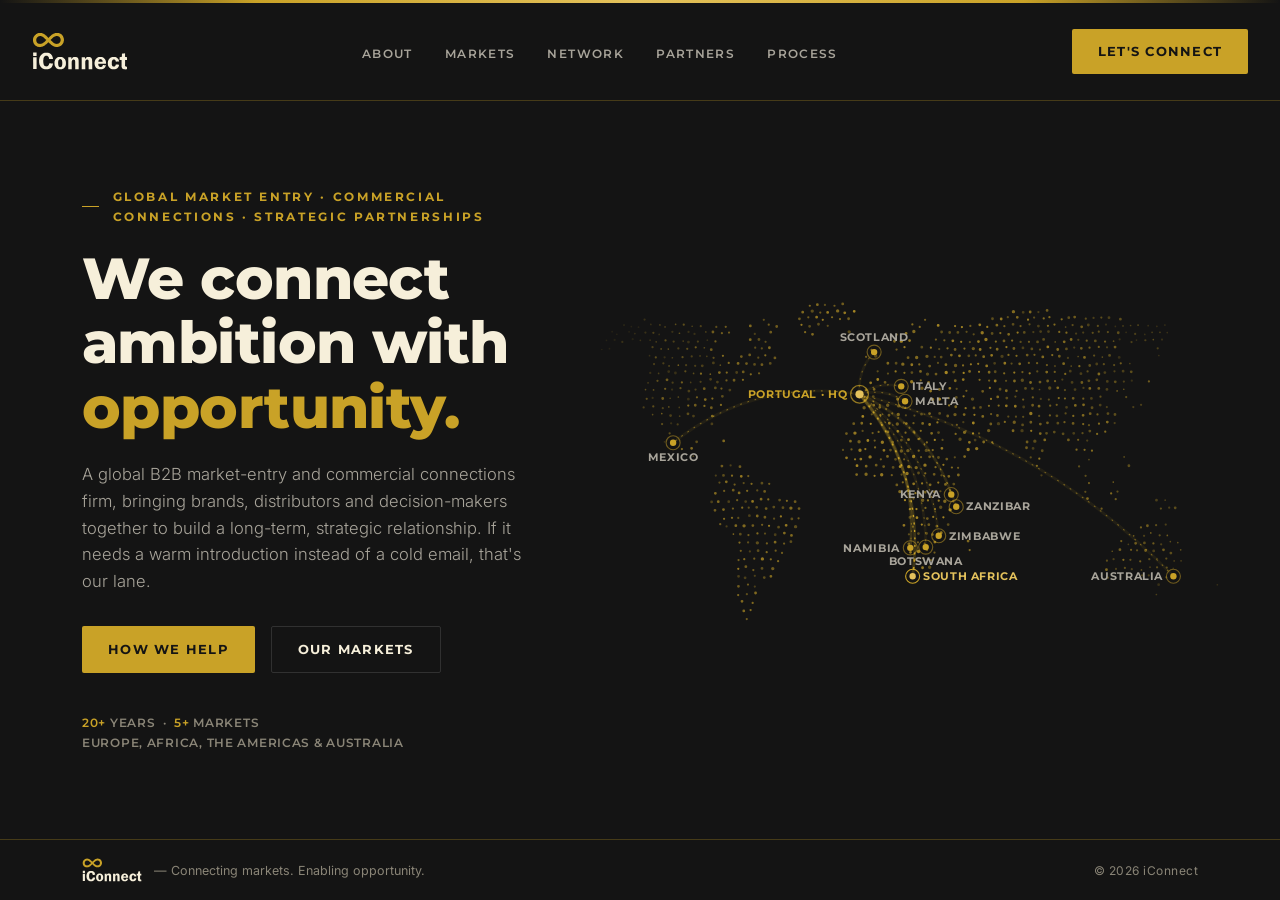
==== commit f60deb28: "Add Loch Ness Spirits brand page and link it from Partners - New loch-ness.html with story, range (g" ====
--- a/index.html
+++ b/index.html
@@ -9,7 +9,7 @@
 <link rel="preconnect" href="https://fonts.googleapis.com">
 <link rel="preconnect" href="https://fonts.gstatic.com" crossorigin>
 <link href="https://fonts.googleapis.com/css2?family=Inter:wght@300;400;500;600&family=Montserrat:wght@600;700;800;900&display=swap" rel="stylesheet">
-<link rel="stylesheet" href="styles.css?v=39">
+<link rel="stylesheet" href="styles.css?v=42">
 </head>
 <body class="bg-black">
 <svg style="position:absolute;width:0;height:0;overflow:hidden;" aria-hidden="true"><symbol id="icon-logo-lockup" viewBox="0 0 306.0 122.8"><path class="logo-icon-fill" d="M 22.5,3.3 C 22.4,3.5 22.3,3.5 21,3.5 C 19.7,3.5 19.5,3.6 19.4,3.8 C 19.3,4 19.1,4.1 18.8,4.1 C 18.6,4.1 18.4,4.1 18.3,4.3 C 18.2,4.5 18,4.6 17.5,4.6 C 17,4.6 16.8,4.6 16.7,4.8 C 16.6,5 16.5,5.1 16.2,5.1 C 16,5.1 15.8,5.2 15.7,5.4 C 15.6,5.5 15.4,5.6 15.2,5.6 C 14.9,5.6 14.7,5.8 14.4,6.2 C 14.1,6.5 13.8,6.7 13.6,6.7 C 13.4,6.7 13.1,6.9 12.8,7.2 C 12.5,7.5 12.2,7.8 12,7.8 C 11.6,7.8 7.2,12.1 7.2,12.5 C 7.2,12.7 7,13 6.7,13.3 C 6.3,13.6 6.2,13.9 6.2,14.1 C 6.2,14.3 6.1,14.5 5.9,14.6 C 5.7,14.7 5.6,14.9 5.6,15.2 C 5.6,15.4 5.5,15.6 5.4,15.7 C 5.2,15.8 5.1,16 5.1,16.2 C 5.1,16.5 5,16.6 4.8,16.7 C 4.7,16.8 4.6,17 4.6,17.3 C 4.6,17.5 4.5,17.7 4.3,17.8 C 4.1,17.9 4.1,18.1 4.1,18.6 C 4.1,19.1 4,19.3 3.8,19.4 C 3.6,19.5 3.5,19.7 3.5,21 C 3.5,22.3 3.5,22.4 3.3,22.5 C 3,22.7 3,22.8 3,25.5 C 3,28.1 3,28.2 3.3,28.4 C 3.5,28.5 3.5,28.6 3.5,30.2 C 3.5,31.8 3.6,31.9 3.8,32.1 C 4,32.2 4.1,32.3 4.1,32.8 C 4.1,33.4 4.1,33.5 4.3,33.6 C 4.5,33.7 4.6,33.9 4.6,34.4 C 4.6,34.9 4.6,35.1 4.8,35.2 C 5,35.3 5.1,35.5 5.1,35.8 C 5.1,36 5.2,36.2 5.4,36.3 C 5.5,36.4 5.6,36.6 5.6,36.8 C 5.6,37.1 5.7,37.2 5.9,37.3 C 6.1,37.4 6.2,37.6 6.2,37.8 C 6.2,38.1 6.3,38.3 6.7,38.7 C 7,38.9 7.2,39.2 7.2,39.4 C 7.2,39.8 11.1,43.7 11.5,43.7 C 11.7,43.7 12,43.9 12.2,44.2 C 12.6,44.6 12.8,44.7 13.1,44.7 C 13.3,44.7 13.5,44.8 13.6,45 C 13.7,45.2 13.8,45.3 14.1,45.3 C 14.3,45.3 14.5,45.4 14.6,45.5 C 14.7,45.7 14.9,45.8 15.1,45.8 C 15.4,45.8 15.6,45.9 15.9,46.3 C 16.4,46.8 16.4,46.8 17.3,46.8 C 18,46.8 18.2,46.9 18.3,47.1 C 18.4,47.3 18.6,47.4 19.4,47.4 C 20.2,47.4 20.3,47.4 20.4,47.6 C 20.6,47.9 20.7,47.9 22.3,47.9 C 23.9,47.9 24,47.9 24.1,48.2 C 24.2,48.4 24.4,48.4 24.9,48.4 C 25.4,48.4 25.6,48.4 25.7,48.2 C 25.8,47.9 26,47.9 27.3,47.9 C 28.6,47.9 28.8,47.9 28.9,47.6 C 29,47.4 29.2,47.4 30.2,47.4 C 31.3,47.4 31.4,47.3 31.5,47.1 C 31.6,46.9 31.8,46.8 32.6,46.8 C 33.4,46.8 33.5,46.8 33.6,46.6 C 33.7,46.4 33.9,46.3 34.2,46.3 C 34.4,46.3 34.6,46.2 34.7,46.1 C 34.8,45.9 35,45.8 35.2,45.8 C 35.5,45.8 35.7,45.7 35.8,45.5 C 35.8,45.4 36,45.3 36.3,45.3 C 36.5,45.3 36.7,45.2 36.8,45 C 36.9,44.8 37.1,44.7 37.3,44.7 C 37.6,44.7 37.8,44.6 38.1,44.2 C 38.5,43.7 38.7,43.7 39.2,43.7 C 39.7,43.7 39.8,43.6 40.5,42.9 C 41,42.4 41.4,42.1 41.6,42.1 C 41.7,42.1 42.2,41.7 42.9,41 C 43.5,40.4 44,40 44.2,40 C 44.4,40 45.7,38.8 48.2,36.3 C 50.6,33.8 51.9,32.6 52.1,32.6 C 52.3,32.6 53.1,33.3 54.5,34.7 C 56.1,36.3 56.7,36.8 57,36.8 C 57.3,36.9 57.4,36.9 57.4,37.3 C 57.5,37.7 57.5,37.8 57.9,37.8 C 58.1,37.9 58.7,38.3 60.1,39.7 C 61.3,41 62,41.6 62.2,41.6 C 62.4,41.6 62.7,41.9 63.2,42.4 C 63.8,42.9 64.1,43.1 64.3,43.1 C 64.5,43.1 64.7,43.3 64.8,43.4 C 64.9,43.6 65.1,43.7 65.3,43.7 C 65.6,43.7 65.8,43.8 66.1,44.2 C 66.5,44.6 66.7,44.7 66.9,44.7 C 67.2,44.7 67.4,44.8 67.5,45 C 67.5,45.2 67.7,45.3 68,45.3 C 68.2,45.3 68.4,45.4 68.5,45.5 C 68.6,45.7 68.8,45.8 69,45.8 C 69.3,45.8 69.5,45.9 69.6,46.1 C 69.7,46.2 69.8,46.3 70.1,46.3 C 70.3,46.3 70.5,46.4 70.6,46.6 C 70.7,46.8 70.9,46.8 71.7,46.8 C 72.5,46.8 72.6,46.9 72.7,47.1 C 72.9,47.3 73,47.4 73.8,47.4 C 74.6,47.4 74.7,47.4 74.8,47.6 C 75,47.9 75.1,47.9 78.8,47.9 C 82.5,47.9 82.6,47.9 82.8,47.6 C 82.9,47.4 83,47.4 83.8,47.4 C 84.6,47.4 84.8,47.3 84.9,47.1 C 85,46.9 85.2,46.8 85.9,46.8 C 86.7,46.8 86.9,46.8 87,46.6 C 87.1,46.4 87.3,46.3 87.5,46.3 C 87.8,46.3 88,46.2 88.1,46.1 C 88.1,45.9 88.3,45.8 88.6,45.8 C 88.8,45.8 89,45.7 89.1,45.5 C 89.2,45.4 89.4,45.3 89.6,45.3 C 89.9,45.3 90.1,45.2 90.2,45 C 90.3,44.8 90.4,44.7 90.7,44.7 C 90.9,44.7 91.2,44.6 91.5,44.2 C 91.8,43.9 92.1,43.7 92.3,43.7 C 92.7,43.7 97.6,38.8 97.6,38.4 C 97.6,38.2 97.8,37.9 98.1,37.6 C 98.5,37.3 98.6,37 98.6,36.8 C 98.6,36.6 98.7,36.4 98.9,36.3 C 99.1,36.2 99.1,36 99.1,35.8 C 99.1,35.5 99.2,35.3 99.4,35.2 C 99.6,35.1 99.7,34.9 99.7,34.7 C 99.7,34.4 99.8,34.3 99.9,34.2 C 100.2,34.1 100.2,33.9 100.2,33.4 C 100.2,32.9 100.3,32.7 100.5,32.6 C 100.7,32.5 100.7,32.3 100.7,31.5 C 100.7,30.7 100.8,30.6 101,30.5 C 101.2,30.4 101.3,30.2 101.3,29.7 C 101.3,29.2 101.3,29 101.5,28.9 C 101.8,28.8 101.8,28.6 101.8,25.5 C 101.8,22.3 101.8,22.2 101.5,22 C 101.3,21.9 101.3,21.7 101.3,20.7 C 101.3,19.7 101.2,19.5 101,19.4 C 100.8,19.3 100.7,19.1 100.7,18.8 C 100.7,18.6 100.6,18.4 100.5,18.3 C 100.2,18.2 100.2,18 100.2,17.3 C 100.2,16.5 100.2,16.3 99.9,16.2 C 99.8,16.1 99.7,15.9 99.7,15.7 C 99.7,15.4 99.6,15.2 99.4,15.2 C 99.2,15.1 99.1,14.9 99.1,14.6 C 99.1,14.4 99.1,14.2 98.9,14.1 C 98.7,14 98.6,13.8 98.6,13.6 C 98.6,13.3 98.5,13.1 98.4,13 C 98.2,13 98.1,12.8 98.1,12.6 C 98.1,12.3 97.9,12 97.3,11.5 C 96.8,11 96.5,10.6 96.5,10.4 C 96.5,10 94.8,8.3 94.4,8.3 C 94.2,8.3 93.8,8 93.3,7.5 C 92.8,7 92.5,6.7 92.3,6.7 C 92.1,6.7 91.8,6.5 91.5,6.2 C 91.2,5.8 90.9,5.6 90.7,5.6 C 90.4,5.6 90.3,5.5 90.2,5.4 C 90.1,5.2 89.9,5.1 89.4,5.1 C 88.9,5.1 88.7,5.1 88.6,4.8 C 88.5,4.7 88.3,4.6 88.1,4.6 C 87.8,4.6 87.6,4.5 87.5,4.3 C 87.4,4.1 87.2,4.1 87,4.1 C 86.7,4.1 86.6,4 86.5,3.8 C 86.3,3.6 86.2,3.5 84.6,3.5 C 83,3.5 82.9,3.5 82.8,3.3 C 82.6,3 82.5,3 79.6,3 C 76.7,3 76.6,3 76.4,3.3 C 76.3,3.5 76.2,3.5 74.8,3.5 C 73.5,3.5 73.4,3.6 73.3,3.8 C 73.2,4 73,4.1 72.7,4.1 C 72.5,4.1 72.3,4.1 72.2,4.3 C 72.1,4.5 71.9,4.6 71.4,4.6 C 70.9,4.6 70.7,4.6 70.6,4.8 C 70.5,5.1 70.3,5.1 69.8,5.1 C 69.3,5.1 69.1,5.2 69,5.4 C 68.9,5.5 68.8,5.6 68.5,5.6 C 68.3,5.6 68,5.8 67.7,6.2 C 67.3,6.6 67.2,6.7 66.7,6.7 C 66.1,6.7 66,6.8 65.6,7.2 C 65.3,7.6 65,7.8 64.8,7.8 C 64.6,7.8 64.3,7.9 64,8.3 C 63.7,8.6 63.4,8.8 63.3,8.8 C 63,8.8 62.6,9.1 61.9,9.9 C 61.3,10.5 60.8,10.9 60.6,10.9 C 60.4,10.9 59.4,11.9 57.4,13.8 C 55.2,16 54.5,16.7 54.2,16.8 C 53.9,16.8 53.8,16.9 53.7,17.2 C 53.7,17.4 53.5,17.8 53.1,18.2 L 52.4,18.9 L 48.7,15.2 C 46.2,12.6 44.9,11.5 44.7,11.5 C 44.5,11.5 44,11 43.1,10.1 C 42.2,9.2 41.8,8.8 41.5,8.8 C 41.3,8.8 41.1,8.7 41,8.5 C 41,8.4 40.8,8.3 40.6,8.3 C 40.3,8.3 40,8.1 39.5,7.5 C 38.9,6.9 38.6,6.7 38.3,6.7 C 38.1,6.7 37.9,6.6 37.9,6.4 C 37.8,6.3 37.6,6.2 37.3,6.2 C 37.1,6.2 36.9,6.1 36.8,5.9 C 36.7,5.7 36.5,5.6 36.3,5.6 C 36,5.6 35.8,5.5 35.8,5.4 C 35.7,5.2 35.5,5.1 35.2,5.1 C 35,5.1 34.8,5 34.7,4.8 C 34.6,4.6 34.4,4.6 33.9,4.6 C 33.4,4.6 33.2,4.5 33.1,4.3 C 33,4.1 32.8,4.1 32.6,4.1 C 32.3,4.1 32.1,4 32.1,3.8 C 31.9,3.6 31.8,3.5 30.2,3.5 C 28.6,3.5 28.5,3.5 28.4,3.3 C 28.2,3 28.1,3 25.5,3 C 22.8,3 22.7,3 22.5,3.3 M 28.4,13.3 C 28.5,13.5 28.6,13.6 29.7,13.6 C 30.7,13.6 30.9,13.6 31,13.8 C 31.1,14 31.3,14.1 31.5,14.1 C 31.8,14.1 32,14.2 32.1,14.4 C 32.1,14.5 32.3,14.6 32.6,14.6 C 32.8,14.6 33,14.7 33.1,14.9 C 33.2,15 33.4,15.2 33.6,15.2 C 33.9,15.2 34.1,15.3 34.4,15.7 C 34.7,16 35,16.2 35.2,16.2 C 35.4,16.2 35.7,16.4 36,16.7 C 36.3,17.1 36.6,17.3 36.8,17.3 C 37,17.3 38,18.1 40.2,20.4 C 42.3,22.5 43.5,23.6 43.7,23.6 C 43.8,23.6 44.2,23.9 44.6,24.3 C 45.2,24.8 45.3,25 45.3,25.5 C 45.3,26 45.2,26.1 42,29.3 C 39.6,31.6 38.6,32.6 38.4,32.6 C 38.2,32.6 37.9,32.8 37.6,33.1 C 37.3,33.4 37,33.6 36.8,33.6 C 36.6,33.6 36.3,33.9 35.8,34.4 C 35.2,35 34.9,35.2 34.6,35.2 C 34.4,35.2 34.2,35.3 34.2,35.5 C 34.1,35.7 33.9,35.8 33.6,35.8 C 33.4,35.8 33.2,35.8 33.1,36 C 33,36.2 32.8,36.3 32.6,36.3 C 32.3,36.3 32.1,36.4 32.1,36.5 C 32,36.8 31.8,36.8 31.3,36.8 C 30.7,36.8 30.6,36.9 30.5,37.1 C 30.4,37.2 30.2,37.3 29.9,37.3 C 29.7,37.3 29.5,37.4 29.4,37.6 C 29.3,37.9 29.1,37.9 25.5,37.9 C 21.8,37.9 21.6,37.9 21.5,37.6 C 21.4,37.4 21.2,37.3 21,37.3 C 20.7,37.3 20.5,37.2 20.4,37.1 C 20.3,36.9 20.2,36.8 19.9,36.8 C 19.7,36.8 19.5,36.7 19.4,36.5 C 19.3,36.4 19.1,36.3 18.9,36.3 C 18.4,36.3 15.2,33 15.2,32.5 C 15.2,32.3 15,32.1 14.9,32.1 C 14.7,32 14.6,31.8 14.6,31.5 C 14.6,31.3 14.5,31.1 14.4,31 C 14.1,30.9 14.1,30.7 14.1,29.9 C 14.1,29.2 14.1,29 13.8,28.9 C 13.6,28.8 13.6,28.6 13.6,25.7 C 13.6,22.8 13.6,22.7 13.8,22.5 C 14.1,22.4 14.1,22.3 14.1,21.5 C 14.1,20.7 14.1,20.6 14.4,20.4 C 14.5,20.3 14.6,20.2 14.6,19.9 C 14.6,19.7 14.8,19.4 15.2,19.1 C 15.5,18.8 15.7,18.5 15.7,18.3 C 15.7,17.9 18.5,15.2 18.9,15.2 C 19.1,15.2 19.4,14.9 19.6,14.6 C 20.1,14.1 20.2,14.1 20.7,14.1 C 21.2,14.1 21.4,14 21.5,13.8 C 21.6,13.6 21.8,13.6 22.5,13.6 C 23.3,13.6 23.5,13.5 23.6,13.3 C 23.7,13.1 23.9,13 26,13 C 28.1,13 28.2,13.1 28.4,13.3 M 81.7,13.3 C 81.8,13.5 82,13.6 82.8,13.6 C 83.6,13.6 83.7,13.6 83.8,13.8 C 83.9,14 84.1,14.1 84.4,14.1 C 84.6,14.1 84.8,14.2 84.9,14.4 C 85,14.5 85.2,14.6 85.4,14.6 C 85.7,14.6 85.8,14.7 85.9,14.9 C 86,15 86.2,15.2 86.4,15.2 C 86.9,15.2 88.6,16.9 88.6,17.3 C 88.6,17.5 88.8,17.8 89.1,18.1 C 89.5,18.4 89.6,18.6 89.6,18.9 C 89.6,19.1 89.7,19.3 89.9,19.4 C 90.1,19.5 90.2,19.7 90.2,20.2 C 90.2,20.7 90.2,20.9 90.4,21 C 90.6,21.1 90.7,21.2 90.7,21.8 C 90.7,22.3 90.7,22.4 91,22.5 C 91.2,22.7 91.2,22.8 91.2,25.5 C 91.2,28.1 91.2,28.2 91,28.4 C 90.8,28.5 90.7,28.6 90.7,28.9 C 90.7,29.1 90.6,29.3 90.4,29.4 C 90.2,29.5 90.2,29.7 90.2,30.5 C 90.2,31.3 90.1,31.4 89.9,31.5 C 89.7,31.6 89.6,31.8 89.6,32 C 89.6,32.4 86.4,35.8 85.9,35.8 C 85.7,35.8 85.4,36 85.1,36.3 C 84.7,36.8 84.6,36.8 84.1,36.8 C 83.6,36.8 83.4,36.9 83.3,37.1 C 83.2,37.2 83,37.3 82.8,37.3 C 82.5,37.3 82.3,37.4 82.2,37.6 C 82.1,37.9 82,37.9 78.5,37.9 C 75.1,37.9 75,37.9 74.8,37.6 C 74.8,37.4 74.6,37.3 74.3,37.3 C 74.1,37.3 73.9,37.2 73.8,37.1 C 73.7,36.9 73.5,36.8 73,36.8 C 72.5,36.8 72.3,36.8 72.2,36.5 C 72.1,36.4 71.9,36.3 71.7,36.3 C 71.5,36.3 71.2,36.1 70.9,35.8 C 70.6,35.4 70.3,35.2 70.1,35.2 C 69.8,35.2 69.7,35.1 69.6,35 C 69.5,34.8 69.3,34.7 69.1,34.7 C 68.8,34.7 68.5,34.4 67.7,33.6 C 67.1,33 66.6,32.6 66.4,32.6 C 66.2,32.6 65,31.4 62.6,29 L 59,25.5 L 62.3,22.2 C 64.5,19.9 65.7,18.8 65.9,18.8 C 66.1,18.8 66.5,18.5 67.2,17.8 C 67.9,17 68.3,16.7 68.6,16.7 C 68.8,16.7 69,16.6 69,16.5 C 69.1,16.3 69.3,16.2 69.5,16.2 C 69.8,16.2 70,16 70.4,15.7 C 70.7,15.3 70.9,15.2 71.2,15.2 C 71.4,15.2 71.6,15 71.7,14.9 C 71.8,14.7 72,14.6 72.2,14.6 C 72.5,14.6 72.6,14.5 72.7,14.4 C 72.8,14.1 73,14.1 73.5,14.1 C 74,14.1 74.2,14 74.3,13.8 C 74.4,13.6 74.6,13.6 75.4,13.6 C 76.2,13.6 76.3,13.5 76.4,13.3 C 76.6,13.1 76.7,13 79.1,13 C 81.4,13 81.6,13.1 81.7,13.3"/><path d="M 3.6,65.5 C 3.6,65.6 3.5,68.1 3.6,71 L 3.6,76.4 L 9.1,76.4 L 14.6,76.4 L 14.6,70.9 L 14.6,65.4 L 9.1,65.4 C 4.8,65.3 3.6,65.4 3.6,65.5 M 41.6,66.1 C 41.4,66.4 41.3,66.4 40.2,66.4 C 39.2,66.4 39,66.4 38.9,66.7 C 38.8,66.9 38.6,66.9 38.1,66.9 C 37.6,66.9 37.4,67 37.3,67.2 C 37.2,67.4 37.1,67.5 36.8,67.5 C 36.6,67.5 36.4,67.5 36.3,67.7 C 36.2,67.9 36,68 35.8,68 C 35.5,68 35.3,68.1 35.2,68.2 C 35.1,68.4 34.9,68.5 34.7,68.5 C 34.4,68.5 34.3,68.6 34.2,68.8 C 34.1,68.9 33.9,69 33.7,69 C 33.4,69 33.1,69.3 32.6,69.8 C 32.1,70.3 31.7,70.6 31.5,70.6 C 31.2,70.6 28.4,73.4 28.4,73.8 C 28.4,74 28,74.4 27.6,74.8 C 27,75.4 26.8,75.7 26.8,76 C 26.8,76.2 26.7,76.4 26.5,76.4 C 26.3,76.5 26.2,76.7 26.2,77 C 26.2,77.2 26.2,77.4 26,77.5 C 25.8,77.6 25.7,77.8 25.7,78 C 25.7,78.3 25.6,78.5 25.5,78.5 C 25.3,78.6 25.2,78.8 25.2,79.1 C 25.2,79.3 25.1,79.5 24.9,79.6 C 24.8,79.7 24.7,79.9 24.7,80.1 C 24.7,80.4 24.6,80.6 24.4,80.7 C 24.2,80.8 24.1,80.9 24.1,81.5 C 24.1,82 24.1,82.1 23.9,82.2 C 23.6,82.4 23.6,82.5 23.6,83.3 C 23.6,84.1 23.6,84.2 23.3,84.4 C 23.1,84.5 23.1,84.6 23.1,85.7 C 23.1,86.7 23,86.9 22.8,87 C 22.6,87.1 22.5,87.3 22.5,92.5 C 22.5,97.8 22.6,98 22.8,98.1 C 23,98.2 23.1,98.4 23.1,99.7 C 23.1,101 23.1,101.1 23.3,101.3 C 23.6,101.4 23.6,101.5 23.6,102.3 C 23.6,103.1 23.6,103.3 23.9,103.4 C 24.1,103.5 24.1,103.7 24.1,104.2 C 24.1,104.7 24.2,104.9 24.4,105 C 24.6,105.1 24.7,105.2 24.7,105.5 C 24.7,105.7 24.8,105.9 24.9,106 C 25.1,106.1 25.2,106.3 25.2,106.5 C 25.2,106.8 25.3,107 25.5,107.1 C 25.6,107.2 25.7,107.3 25.7,107.6 C 25.7,107.9 25.8,108 26,108.1 C 26.1,108.2 26.2,108.4 26.2,108.6 C 26.2,108.9 26.4,109.1 26.8,109.4 C 27.1,109.7 27.3,110 27.3,110.2 C 27.3,110.4 27.6,110.8 28.1,111.3 C 28.6,111.8 28.9,112.2 28.9,112.4 C 28.9,112.7 29.6,113.4 29.9,113.4 C 30.1,113.4 30.6,113.8 31.3,114.5 C 32,115.2 32.4,115.5 32.6,115.5 C 32.8,115.5 33.1,115.7 33.4,116.1 C 33.7,116.4 33.9,116.6 34.2,116.6 C 34.4,116.6 34.6,116.7 34.7,116.8 C 34.8,117 35,117.1 35.2,117.1 C 35.5,117.1 35.7,117.2 35.8,117.4 C 35.8,117.5 36,117.6 36.3,117.6 C 36.5,117.6 36.7,117.7 36.8,117.9 C 36.9,118.1 37.1,118.2 37.6,118.2 C 38.1,118.2 38.3,118.2 38.4,118.4 C 38.5,118.7 38.7,118.7 39.5,118.7 C 40.2,118.7 40.4,118.7 40.5,119 C 40.6,119.2 40.8,119.2 45.5,119.2 C 50.3,119.2 50.4,119.2 50.5,119 C 50.7,118.7 50.8,118.7 51.6,118.7 C 52.4,118.7 52.5,118.7 52.7,118.4 C 52.8,118.2 52.9,118.2 53.5,118.2 C 54,118.2 54.1,118.1 54.2,117.9 C 54.3,117.7 54.5,117.6 54.8,117.6 C 55,117.6 55.2,117.5 55.3,117.4 C 55.4,117.2 55.6,117.1 56.1,117.1 C 56.6,117.1 56.7,117.1 57.1,116.6 C 57.5,116.2 57.7,116.1 57.9,116.1 C 58.2,116.1 58.4,115.9 58.7,115.5 C 59,115.2 59.3,115 59.5,115 C 59.9,115 62.2,112.7 62.2,112.3 C 62.2,112.2 62.5,111.8 63,111.3 C 63.5,110.8 63.8,110.4 63.8,110.2 C 63.8,110 63.9,109.8 64,109.7 C 64.2,109.6 64.3,109.4 64.3,109.2 C 64.3,108.9 64.4,108.7 64.5,108.7 C 64.7,108.6 64.8,108.4 64.8,108.1 C 64.8,107.9 64.9,107.7 65.1,107.6 C 65.3,107.5 65.3,107.3 65.3,106.8 C 65.3,106.3 65.4,106.1 65.6,106 C 65.8,105.9 65.9,105.7 65.9,105.2 C 65.9,104.7 65.9,104.5 66.1,104.4 C 66.4,104.3 66.4,104.2 66.4,103.1 C 66.4,102.1 66.4,101.9 66.7,101.8 C 66.9,101.7 66.9,101.5 66.9,101.2 C 66.9,100.8 66.8,100.8 66.2,100.8 C 65.6,100.7 65.4,100.7 65.3,100.5 C 65.2,100.2 65,100.2 60.8,100.2 C 56.6,100.2 56.5,100.2 56.4,99.9 C 56.2,99.7 56.1,99.7 55.8,99.7 C 55.4,99.7 55.4,99.8 55.3,100.2 C 55.3,100.4 55.2,100.7 55,100.7 C 54.8,100.8 54.8,101 54.8,101.5 C 54.8,102 54.7,102.2 54.5,102.3 C 54.3,102.4 54.2,102.6 54.2,103.1 C 54.2,103.6 54.2,103.8 54,103.9 C 53.8,104 53.7,104.2 53.7,104.4 C 53.7,104.7 53.6,104.9 53.5,105 C 53.3,105 53.2,105.2 53.2,105.4 C 53.2,105.9 50.4,108.7 50,108.7 C 49.8,108.7 49.6,108.8 49.5,108.9 C 49.4,109.1 49.2,109.2 48.7,109.2 C 48.2,109.2 48,109.2 47.9,109.4 C 47.8,109.7 47.6,109.7 45.8,109.7 C 44,109.7 43.8,109.7 43.7,109.4 C 43.6,109.2 43.4,109.2 42.9,109.2 C 42.4,109.2 42.2,109.1 42.1,108.9 C 42,108.7 41.8,108.7 41.6,108.7 C 41.3,108.7 41.1,108.6 41,108.4 C 41,108.2 40.8,108.1 40.6,108.1 C 40.1,108.1 38.9,106.9 38.9,106.5 C 38.9,106.3 38.7,106 38.4,105.8 C 38,105.4 37.9,105.2 37.9,104.9 C 37.9,104.7 37.8,104.5 37.6,104.4 C 37.4,104.3 37.3,104.2 37.3,103.6 C 37.3,103.1 37.3,103 37.1,102.8 C 36.8,102.7 36.8,102.6 36.8,101.8 C 36.8,101 36.8,100.9 36.5,100.7 C 36.3,100.6 36.3,100.5 36.3,98.9 C 36.3,97.3 36.3,97.2 36,97 C 35.8,96.9 35.8,96.8 35.8,93.1 C 35.8,89.4 35.8,89.2 36,89.1 C 36.3,89 36.3,88.8 36.3,87 C 36.3,85.2 36.3,85 36.5,84.9 C 36.8,84.8 36.8,84.6 36.8,83.8 C 36.8,83 36.8,82.9 37.1,82.8 C 37.2,82.7 37.3,82.5 37.3,82.2 C 37.3,82 37.4,81.8 37.6,81.7 C 37.8,81.6 37.9,81.4 37.9,80.9 C 37.9,80.4 37.9,80.3 38.4,79.9 C 38.7,79.6 38.9,79.3 38.9,79.1 C 38.9,78.7 40.7,77 41.1,77 C 41.3,77 41.5,76.9 41.6,76.7 C 41.7,76.5 41.8,76.4 42.1,76.4 C 42.3,76.4 42.5,76.3 42.6,76.2 C 42.8,75.9 42.9,75.9 45.8,75.9 C 48.7,75.9 48.8,75.9 49,76.2 C 49,76.3 49.2,76.4 49.4,76.4 C 49.9,76.4 52.7,79.2 52.7,79.7 C 52.7,79.9 52.8,80.1 52.9,80.1 C 53.1,80.2 53.2,80.4 53.2,80.9 C 53.2,81.4 53.2,81.6 53.5,81.7 C 53.7,81.8 53.7,82 53.7,82.8 C 53.7,83.6 53.8,83.7 54,83.8 C 54.2,83.9 54.2,84.1 54.3,85.2 L 54.3,86.4 L 58.2,86.4 C 61.9,86.5 62,86.5 62.2,86.2 C 62.3,86 62.5,85.9 64.6,85.9 L 66.9,85.9 L 66.9,85.2 C 66.9,84.6 66.9,84.5 66.7,84.4 C 66.4,84.2 66.4,84.1 66.4,83 C 66.4,82 66.4,81.8 66.1,81.7 C 65.9,81.6 65.9,81.4 65.9,80.7 C 65.9,79.9 65.8,79.7 65.6,79.6 C 65.4,79.5 65.3,79.3 65.3,78.8 C 65.3,78.3 65.3,78.1 65.1,78 C 64.9,77.9 64.8,77.7 64.8,77.5 C 64.8,77.2 64.7,77.1 64.5,77 C 64.4,76.9 64.3,76.7 64.3,76.4 C 64.3,76.2 64.2,76 64,75.9 C 63.8,75.8 63.8,75.6 63.8,75.4 C 63.8,75.1 63.7,74.9 63.5,74.8 C 63.3,74.8 63.2,74.6 63.2,74.4 C 63.2,74.1 63,73.8 62.4,73.3 C 61.9,72.8 61.6,72.4 61.6,72.2 C 61.6,71.8 59.9,70.1 59.5,70.1 C 59.3,70.1 59,69.9 58.7,69.6 C 58.4,69.2 58.2,69 57.9,69 C 57.7,69 57.5,68.9 57.1,68.5 C 56.8,68.1 56.6,68 56.3,68 C 56.1,68 55.9,67.9 55.8,67.7 C 55.7,67.5 55.6,67.5 55,67.5 C 54.5,67.5 54.3,67.4 54.2,67.2 C 54.1,67 54,66.9 53.5,66.9 C 52.9,66.9 52.8,66.9 52.7,66.7 C 52.5,66.4 52.4,66.4 51.1,66.4 C 49.8,66.4 49.6,66.4 49.5,66.1 C 49.4,65.9 49.2,65.9 45.5,65.9 C 41.8,65.9 41.7,65.9 41.6,66.1 M 294.6,68.2 C 294.5,68.5 294.4,68.5 291.4,68.5 C 288.6,68.5 288.4,68.5 288.3,68.8 C 288.2,68.9 288,69 287.8,69 C 287.6,69 287.3,69.2 287.1,69.4 L 286.7,69.8 L 286.7,73.1 C 286.7,76.1 286.7,76.3 286.4,76.4 C 286.2,76.6 286.2,76.7 286.1,78.3 L 286.1,80.1 L 282.7,80.1 L 279.4,80.2 L 279.4,84.6 L 279.4,89 L 282.5,89.1 L 285.6,89.2 L 285.6,100.4 C 285.6,111.5 285.6,111.7 285.9,111.8 C 286.1,111.9 286.2,112.1 286.2,112.6 C 286.2,113.1 286.2,113.3 286.4,113.4 C 286.6,113.5 286.7,113.7 286.7,114.2 C 286.7,114.7 286.7,114.9 287.2,115.3 C 287.5,115.6 287.7,115.8 287.7,116 C 287.7,116.4 288.4,117.1 288.8,117.1 C 289,117.1 289.3,117.3 289.6,117.6 C 290,118.1 290.1,118.2 290.7,118.2 C 291.2,118.2 291.3,118.2 291.4,118.4 C 291.5,118.6 291.7,118.7 292.2,118.7 C 292.8,118.7 292.9,118.7 293,119 C 293.2,119.2 293.3,119.2 295.1,119.2 C 297,119.2 297.1,119.2 297.3,119.5 C 297.5,119.9 298.6,119.9 298.8,119.5 C 299,119.2 299.1,119.2 301,119.2 L 303,119.2 L 303,115 L 303,110.8 L 301.8,110.8 C 300.7,110.8 300.5,110.7 300.4,110.5 C 300.3,110.3 300.1,110.2 299.4,110.2 C 298.6,110.2 298.6,110.2 297.9,109.6 C 297.5,109.1 297.3,108.8 297.3,108.6 C 297.3,108.4 297.1,108.2 297,108.1 C 296.7,108 296.7,107.9 296.8,98.6 L 296.8,89.2 L 299.9,89.1 L 303,89 L 303,84.6 L 303,80.2 L 299.9,80.1 L 296.8,80.1 L 296.7,74.1 L 296.7,68 L 295.7,68 C 294.9,68 294.7,68 294.6,68.2 M 84.9,79.9 C 84.8,80.1 84.6,80.1 84.1,80.1 C 83.6,80.1 83.4,80.2 83.3,80.4 C 83.2,80.6 83,80.7 82.5,80.7 C 82,80.7 81.8,80.7 81.7,80.9 C 81.6,81.1 81.4,81.2 81.2,81.2 C 81,81.2 80.7,81.3 80.4,81.7 C 80.1,82 79.8,82.2 79.6,82.2 C 79.2,82.2 74.8,86.6 74.8,87.1 C 74.8,87.2 74.7,87.4 74.6,87.5 C 74.4,87.6 74.3,87.8 74.3,88 C 74.3,88.3 74.2,88.5 73.8,88.8 C 73.3,89.3 73.3,89.4 73.3,89.9 C 73.3,90.4 73.2,90.6 73,90.7 C 72.8,90.8 72.7,91 72.7,91.5 C 72.7,92 72.7,92.2 72.5,92.3 C 72.2,92.4 72.2,92.6 72.2,93.3 C 72.2,94.1 72.2,94.3 71.9,94.4 C 71.7,94.5 71.7,94.7 71.7,99.1 C 71.7,103.6 71.7,103.8 71.9,103.9 C 72.2,104 72.2,104.2 72.2,105.2 C 72.2,106.3 72.2,106.4 72.5,106.5 C 72.7,106.6 72.7,106.8 72.7,107.3 C 72.7,107.9 72.8,108 73,108.1 C 73.2,108.2 73.3,108.4 73.3,108.7 C 73.3,108.9 73.4,109.1 73.5,109.2 C 73.7,109.3 73.8,109.5 73.8,109.7 C 73.8,110 73.9,110.1 74.1,110.2 C 74.2,110.3 74.3,110.5 74.3,110.8 C 74.3,111 74.4,111.2 74.6,111.3 C 74.7,111.4 74.8,111.6 74.8,111.8 C 74.8,112.2 79.7,117.1 80.2,117.1 C 80.4,117.1 80.6,117.2 80.7,117.4 C 80.8,117.5 80.9,117.6 81.2,117.6 C 81.4,117.6 81.6,117.7 81.7,117.9 C 81.8,118.1 82,118.2 82.5,118.2 C 83,118.2 83.2,118.2 83.3,118.4 C 83.4,118.6 83.6,118.7 84.1,118.7 C 84.6,118.7 84.8,118.7 84.9,119 C 85,119.2 85.2,119.2 89.6,119.2 C 94.1,119.2 94.3,119.2 94.4,119 C 94.5,118.7 94.7,118.7 95.2,118.7 C 95.7,118.7 95.9,118.6 96,118.4 C 96.1,118.2 96.3,118.2 96.8,118.2 C 97.3,118.2 97.5,118.1 97.6,117.9 C 97.7,117.7 97.8,117.6 98.1,117.6 C 98.3,117.6 98.5,117.5 98.6,117.4 C 98.7,117.2 98.9,117.1 99.1,117.1 C 99.4,117.1 99.6,117 99.9,116.6 C 100.2,116.3 100.5,116.1 100.7,116.1 C 101.1,116.1 103.9,113.3 103.9,112.9 C 103.9,112.7 104.2,112.3 104.7,111.8 C 105.3,111.3 105.5,111 105.5,110.7 C 105.5,110.5 105.6,110.3 105.8,110.2 C 105.9,110.1 106,110 106,109.7 C 106,109.5 106.1,109.3 106.3,109.2 C 106.5,109.1 106.5,108.9 106.5,108.7 C 106.5,108.4 106.6,108.2 106.8,108.1 C 107,108 107.1,107.9 107.1,107.3 C 107.1,106.8 107.1,106.6 107.3,106.5 C 107.6,106.4 107.6,106.3 107.6,105.5 C 107.6,104.7 107.6,104.5 107.9,104.4 C 108.1,104.3 108.1,104.2 108.1,99.7 C 108.1,95.2 108.1,95.1 107.9,94.9 C 107.6,94.8 107.6,94.6 107.6,93.9 C 107.6,93.1 107.6,92.9 107.3,92.8 C 107.1,92.7 107.1,92.5 107.1,92 C 107.1,91.5 107,91.3 106.8,91.2 C 106.6,91.1 106.5,90.9 106.5,90.4 C 106.5,89.9 106.5,89.7 106.3,89.6 C 106.1,89.5 106,89.4 106,89.1 C 106,88.9 105.9,88.7 105.8,88.6 C 105.6,88.5 105.5,88.3 105.5,88.1 C 105.5,87.8 105.3,87.6 105,87.3 C 104.6,87 104.4,86.7 104.4,86.5 C 104.4,86.1 101.1,82.8 100.7,82.8 C 100.5,82.8 100.2,82.6 99.9,82.2 C 99.6,81.9 99.4,81.7 99.1,81.7 C 98.9,81.7 98.7,81.6 98.6,81.5 C 98.5,81.3 98.3,81.2 98.1,81.2 C 97.8,81.2 97.7,81.1 97.6,80.9 C 97.5,80.7 97.3,80.7 96.8,80.7 C 96.3,80.7 96.1,80.6 96,80.4 C 95.9,80.2 95.7,80.1 95.2,80.1 C 94.7,80.1 94.5,80.1 94.4,79.9 C 94.3,79.6 94.1,79.6 89.6,79.6 C 85.2,79.6 85,79.6 84.9,79.9 M 90.7,86.7 C 90.8,86.9 91,87 91.5,87 C 92,87 92.2,87.1 92.3,87.3 C 92.4,87.4 92.6,87.5 92.8,87.5 C 93.2,87.5 94.9,89.2 94.9,89.7 C 94.9,89.9 95,90.1 95.2,90.2 C 95.4,90.3 95.4,90.4 95.4,91 C 95.4,91.5 95.5,91.6 95.7,91.8 C 96,91.9 96,92 96,93.3 C 96,94.6 96,94.8 96.2,94.9 C 96.5,95.1 96.5,95.2 96.5,99.7 C 96.5,104.2 96.5,104.3 96.2,104.4 C 96,104.5 96,104.7 96,105.8 C 96,106.8 96,107 95.7,107.1 C 95.5,107.2 95.4,107.3 95.4,107.8 C 95.4,108.4 95.4,108.5 94.9,108.9 C 94.6,109.2 94.4,109.5 94.4,109.7 C 94.4,110.1 93.2,111.3 92.8,111.3 C 92.6,111.3 92.4,111.4 92.3,111.6 C 92.2,111.8 92,111.8 91.5,111.8 C 91,111.8 90.8,111.9 90.7,112.1 C 90.6,112.3 90.4,112.4 89.6,112.4 C 88.9,112.4 88.7,112.3 88.6,112.1 C 88.5,111.9 88.3,111.8 87.8,111.8 C 87.3,111.8 87.2,111.8 86.1,110.6 C 85.2,109.8 84.9,109.4 84.9,109.1 C 84.9,108.9 84.8,108.7 84.6,108.7 C 84.4,108.6 84.4,108.4 84.4,107.9 C 84.4,107.3 84.3,107.2 84.1,107.1 C 83.9,106.9 83.8,106.8 83.8,105.5 C 83.8,104.2 83.8,104 83.6,103.9 C 83.3,103.8 83.3,103.6 83.3,99.1 C 83.3,94.7 83.3,94.5 83.6,94.4 C 83.8,94.3 83.8,94.1 83.8,93.1 C 83.8,92 83.9,91.9 84.1,91.8 C 84.3,91.6 84.4,91.5 84.4,91 C 84.4,90.4 84.4,90.3 84.6,90.2 C 84.8,90.1 84.9,89.9 84.9,89.7 C 84.9,89.5 85.2,89 86.1,88.2 L 87.2,87 L 88.1,87 C 88.8,87 89,87 89.1,86.7 C 89.2,86.5 89.4,86.5 89.9,86.5 C 90.4,86.5 90.6,86.5 90.7,86.7 M 133.5,79.9 C 133.4,80.1 133.2,80.1 132.7,80.1 C 132.2,80.1 132,80.2 131.9,80.4 C 131.8,80.6 131.6,80.7 131.4,80.7 C 131.1,80.7 130.9,80.8 130.8,80.9 C 130.8,81.1 130.6,81.2 130.4,81.2 C 129.9,81.2 128.2,82.9 128.2,83.3 C 128.2,83.5 127.9,83.9 127.4,84.3 C 126.9,84.9 126.6,85.2 126.6,85.5 C 126.6,85.8 126.5,85.9 126.1,85.9 L 125.6,85.9 L 125.6,83 L 125.5,80.2 L 120.5,80.2 L 115.6,80.2 L 115.6,99.4 L 115.6,118.6 L 121.1,118.6 L 126.6,118.6 L 126.6,106.1 C 126.6,93.6 126.6,93.5 126.9,93.3 C 127.1,93.2 127.1,93.1 127.1,92.5 C 127.1,92 127.2,91.9 127.4,91.8 C 127.6,91.7 127.7,91.5 127.7,91.2 C 127.7,91 127.8,90.8 127.9,90.7 C 128.1,90.6 128.2,90.4 128.2,90.2 C 128.2,89.8 128.9,89.1 129.3,89.1 C 129.5,89.1 129.7,89 129.8,88.8 C 129.9,88.7 130.1,88.6 130.3,88.6 C 130.6,88.6 130.8,88.5 130.8,88.3 C 131,88.1 131.1,88.1 132.4,88.1 C 133.7,88.1 133.9,88.1 134,88.3 C 134.1,88.5 134.3,88.6 134.5,88.6 C 134.8,88.6 135,88.7 135.1,88.8 C 135.2,89 135.4,89.1 135.6,89.1 C 136,89.2 136.1,89.2 136.1,89.6 C 136.1,89.8 136.3,90.1 136.7,90.4 L 137.2,90.9 L 137.2,92.1 C 137.2,93.1 137.2,93.2 137.4,93.3 C 137.7,93.5 137.7,93.6 137.7,106.1 L 137.8,118.6 L 143.3,118.6 L 148.7,118.6 L 148.8,104.5 C 148.8,90.4 148.8,90.3 148.5,90.2 C 148.3,90 148.3,89.9 148.3,88.6 C 148.3,87.3 148.3,87.1 148,87 C 147.8,86.9 147.8,86.7 147.8,86.2 C 147.8,85.7 147.7,85.5 147.5,85.4 C 147.3,85.3 147.2,85.1 147.2,84.9 C 147.2,84.6 147.1,84.4 147,84.4 C 146.8,84.3 146.7,84.1 146.7,83.9 C 146.7,83.4 145,81.7 144.6,81.7 C 144.4,81.7 144.1,81.5 143.8,81.2 C 143.4,80.7 143.3,80.7 142.7,80.7 C 142.2,80.7 142,80.6 141.9,80.4 C 141.8,80.2 141.7,80.1 141.1,80.1 C 140.6,80.1 140.5,80.1 140.4,79.9 C 140.2,79.6 140.1,79.6 136.9,79.6 C 133.8,79.6 133.6,79.6 133.5,79.9 M 176.3,79.9 C 176.2,80 176,80.1 175.7,80.1 C 175.5,80.1 175.3,80.2 175.2,80.4 C 175.1,80.6 174.9,80.7 174.7,80.7 C 174.4,80.7 174.3,80.8 174.2,80.9 C 174.1,81.1 173.9,81.2 173.7,81.2 C 173.3,81.2 171,83.4 171,83.9 C 171,84 170.8,84.3 170.5,84.6 C 170.1,84.9 169.9,85.2 169.9,85.4 C 169.9,85.7 169.3,86.5 169.1,86.5 C 168.9,86.5 168.9,85.7 168.9,83.3 L 168.8,80.2 L 163.6,80.2 L 158.4,80.2 L 158.4,99.4 L 158.4,118.6 L 164.1,118.6 L 169.9,118.6 L 169.9,105.8 C 169.9,93.1 169.9,93 170.2,92.8 C 170.4,92.7 170.5,92.5 170.5,92 C 170.5,91.5 170.5,91.4 171,91 C 171.3,90.7 171.5,90.4 171.5,90.2 C 171.5,89.8 172.2,89.1 172.6,89.1 C 172.8,89.1 173,89 173.1,88.8 C 173.2,88.7 173.4,88.6 173.6,88.6 C 173.9,88.6 174.1,88.5 174.2,88.3 C 174.3,88.1 174.4,88.1 175.7,88.1 C 177.1,88.1 177.2,88.1 177.3,88.3 C 177.4,88.5 177.6,88.6 177.8,88.6 C 178,88.6 178.4,88.9 179.1,89.5 C 179.7,90.2 180,90.5 180,90.7 C 180,90.9 180.1,91.1 180.2,91.2 C 180.5,91.4 180.5,91.5 180.5,105 L 180.6,118.6 L 186.3,118.6 L 192.1,118.6 L 192.1,106.1 C 192.1,93.6 192.1,93.5 191.9,93.3 C 191.6,93.2 191.6,93.1 191.6,90.7 C 191.6,88.3 191.6,88.2 191.3,88.1 C 191.1,87.9 191.1,87.8 191.1,87 C 191.1,86.2 191,86.1 190.8,85.9 C 190.6,85.8 190.5,85.7 190.5,85.4 C 190.5,85.2 190.4,85 190.3,84.9 C 190.1,84.8 190,84.6 190,84.4 C 190,84.1 189.9,83.9 189.7,83.8 C 189.6,83.7 189.5,83.6 189.5,83.4 C 189.5,82.9 188.8,82.2 188.4,82.2 C 188.2,82.2 187.9,82 187.6,81.7 C 187.3,81.3 187.1,81.2 186.8,81.2 C 186.6,81.2 186.4,81.1 186.3,80.9 C 186.2,80.8 186,80.7 185.8,80.7 C 185.5,80.7 185.4,80.6 185.3,80.4 C 185.2,80.2 185,80.1 184.5,80.1 C 184,80.1 183.8,80.1 183.7,79.9 C 183.5,79.6 183.4,79.6 180,79.6 C 176.6,79.6 176.4,79.6 176.3,79.9 M 213.8,79.9 C 213.7,80.1 213.5,80.1 212.7,80.1 C 212,80.1 211.8,80.2 211.7,80.4 C 211.6,80.6 211.4,80.7 211.1,80.7 C 210.9,80.7 210.7,80.8 210.6,80.9 C 210.5,81.1 210.3,81.2 210.1,81.2 C 209.8,81.2 209.7,81.3 209.6,81.5 C 209.5,81.6 209.3,81.7 209,81.7 C 208.8,81.7 208.6,81.8 208.5,82 C 208.4,82.1 208.2,82.2 208,82.2 C 207.6,82.2 203.2,86.6 203.2,87 C 203.2,87.2 203,87.5 202.7,87.8 C 202.3,88.1 202.2,88.4 202.2,88.6 C 202.2,88.8 202.1,89 201.9,89.1 C 201.7,89.2 201.6,89.4 201.6,89.6 C 201.6,89.9 201.5,90.1 201.4,90.2 C 201.2,90.3 201.1,90.4 201.1,91 C 201.1,91.5 201.1,91.6 200.8,91.8 C 200.6,91.9 200.6,92 200.6,92.5 C 200.6,93.1 200.5,93.2 200.3,93.3 C 200.1,93.5 200.1,93.6 200.1,94.7 C 200.1,95.7 200,95.9 199.8,96 C 199.5,96.1 199.5,96.3 199.5,99.9 C 199.5,103.6 199.5,103.8 199.8,103.9 C 200,104 200.1,104.2 200.1,105 C 200.1,105.7 200.1,105.9 200.3,106 C 200.5,106.1 200.6,106.3 200.6,106.8 C 200.6,107.3 200.6,107.5 200.8,107.6 C 201.1,107.7 201.1,107.9 201.1,108.4 C 201.1,108.9 201.2,109.1 201.4,109.2 C 201.5,109.3 201.6,109.5 201.6,109.7 C 201.6,109.9 201.8,110.2 202.2,110.5 C 202.5,110.8 202.7,111.1 202.7,111.3 C 202.7,111.5 202.9,111.8 203.2,112.1 C 203.5,112.4 203.7,112.7 203.7,112.9 C 203.7,113.3 206,115.5 206.4,115.5 C 206.6,115.5 207,115.8 207.4,116.3 C 208,116.9 208.3,117.1 208.6,117.1 C 208.8,117.1 209,117.2 209,117.4 C 209.1,117.5 209.3,117.6 209.6,117.6 C 209.8,117.6 210,117.7 210.1,117.9 C 210.2,118.1 210.4,118.2 210.9,118.2 C 211.4,118.2 211.6,118.2 211.7,118.4 C 211.8,118.6 212,118.7 212.5,118.7 C 213,118.7 213.2,118.7 213.3,119 C 213.4,119.2 213.5,119.2 218.3,119.2 C 223,119.2 223.2,119.2 223.3,119 C 223.4,118.7 223.6,118.7 224.1,118.7 C 224.6,118.7 224.8,118.6 224.9,118.4 C 225,118.2 225.2,118.2 225.7,118.2 C 226.2,118.2 226.4,118.1 226.5,117.9 C 226.6,117.7 226.7,117.6 227,117.6 C 227.2,117.6 227.4,117.5 227.5,117.4 C 227.6,117.2 227.8,117.1 228,117.1 C 228.2,117.1 228.6,116.9 229.1,116.3 C 229.6,115.8 230,115.5 230.1,115.5 C 230.5,115.5 231.7,114.3 231.7,113.9 C 231.7,113.8 232.1,113.4 232.5,112.9 C 233.1,112.3 233.3,112 233.3,111.8 C 233.3,111.6 233.4,111.4 233.6,111.3 C 233.8,111.2 233.9,111 233.9,110.8 C 233.9,110.5 234,110.3 234.1,110.2 C 234.3,110.1 234.4,110 234.4,109.7 C 234.4,109.5 234.5,109.3 234.7,109.2 C 234.8,109.1 234.9,108.9 234.9,108.7 C 234.9,108.4 235,108.2 235.2,108.1 C 235.4,108 235.4,107.9 235.4,107.6 C 235.4,107.3 235.5,107.2 235.7,107.1 C 235.9,107 236,106.8 235.9,106.5 L 235.9,106.1 L 232.8,106 C 229.9,106 229.8,106 229.6,105.8 C 229.5,105.5 229.4,105.5 227.8,105.5 C 226.2,105.5 226.2,105.5 225.8,105.9 C 225.5,106.2 225.4,106.4 225.4,106.9 C 225.4,107.3 225.3,107.5 225.1,107.6 C 225,107.7 224.9,107.9 224.9,108.1 C 224.9,108.5 222.6,110.8 222.2,110.8 C 222,110.8 221.8,110.9 221.7,111 C 221.6,111.3 221.4,111.3 220.7,111.3 C 219.9,111.3 219.7,111.3 219.6,111.6 C 219.5,111.8 219.3,111.8 218.8,111.8 C 218.3,111.8 218.1,111.8 218,111.6 C 217.9,111.3 217.7,111.3 217,111.3 C 216.2,111.3 216,111.3 215.9,111 C 215.8,110.9 215.6,110.8 215.4,110.8 C 215,110.8 212.2,108 212.2,107.5 C 212.2,107.3 212.1,107.2 211.9,107.1 C 211.7,107 211.7,106.8 211.7,105.8 C 211.7,104.7 211.6,104.5 211.4,104.4 C 211.2,104.3 211.1,104.2 211.1,103.2 C 211.1,102.1 211.2,102 211.5,101.6 L 211.9,101.3 L 223.9,101.2 L 235.9,101.2 L 235.9,98.1 C 236,95.2 236,95.1 235.7,94.9 C 235.5,94.8 235.4,94.6 235.4,93.9 C 235.4,93.1 235.4,92.9 235.2,92.8 C 235,92.7 234.9,92.5 234.9,91.8 C 234.9,91 234.9,90.8 234.7,90.7 C 234.5,90.6 234.4,90.4 234.4,90.2 C 234.4,89.9 234.3,89.7 234.1,89.6 C 234,89.5 233.9,89.4 233.9,89.1 C 233.9,88.9 233.8,88.7 233.6,88.6 C 233.4,88.5 233.3,88.3 233.3,88.1 C 233.3,87.8 233.2,87.6 233.1,87.5 C 232.9,87.4 232.8,87.2 232.8,87.1 C 232.8,86.6 228.5,82.2 228,82.2 C 227.8,82.2 227.6,82.1 227.5,82 C 227.4,81.8 227.2,81.7 227,81.7 C 226.7,81.7 226.6,81.6 226.5,81.5 C 226.4,81.3 226.2,81.2 225.9,81.2 C 225.7,81.2 225.5,81.1 225.4,80.9 C 225.3,80.8 225.1,80.7 224.9,80.7 C 224.6,80.7 224.4,80.6 224.4,80.4 C 224.2,80.2 224.1,80.1 223.3,80.1 C 222.5,80.1 222.4,80.1 222.2,79.9 C 222.1,79.6 222,79.6 218,79.6 C 214.1,79.6 213.9,79.6 213.8,79.9 M 219.6,86.7 C 219.7,87 219.9,87 220.6,87 L 221.5,87 L 222.6,88.2 C 223.5,89 223.8,89.5 223.8,89.7 C 223.8,89.9 223.9,90.1 224.1,90.2 C 224.3,90.3 224.4,90.4 224.4,90.7 C 224.4,90.9 224.4,91.1 224.6,91.2 C 224.9,91.3 224.9,91.5 224.9,92.5 C 224.9,93.6 224.9,93.7 225.2,93.9 L 225.5,94.1 L 225.1,94.5 L 224.6,94.9 L 218.2,94.9 L 211.7,94.9 L 211.7,93.4 C 211.7,92 211.7,91.9 211.9,91.8 C 212.1,91.7 212.2,91.5 212.2,91.2 C 212.2,91 212.3,90.8 212.5,90.7 C 212.6,90.6 212.7,90.4 212.7,90.2 C 212.7,89.9 212.8,89.7 213,89.6 C 213.2,89.6 213.3,89.4 213.3,89.2 C 213.3,88.7 213.9,88.1 214.3,88.1 C 214.5,88.1 214.8,87.9 215.1,87.5 C 215.6,87 215.6,87 216.5,87 C 217.2,87 217.4,87 217.5,86.7 C 217.6,86.5 217.8,86.5 218.5,86.5 C 219.3,86.5 219.5,86.5 219.6,86.7 M 256,79.9 C 255.9,80.1 255.8,80.1 255.3,80.1 C 254.7,80.1 254.6,80.2 254.5,80.4 C 254.4,80.6 254.2,80.7 253.7,80.7 C 253.2,80.7 253,80.7 252.9,80.9 C 252.8,81.1 252.6,81.2 252.4,81.2 C 252.1,81.2 251.9,81.3 251.8,81.5 C 251.7,81.6 251.5,81.7 251.3,81.7 C 251,81.7 250.9,81.8 250.8,82 C 250.7,82.1 250.5,82.2 250.3,82.2 C 250,82.2 249.7,82.5 249.2,83 C 248.7,83.5 248.3,83.8 248.1,83.8 C 248,83.8 247.6,84.1 247.2,84.5 C 246.8,84.9 246.5,85.3 246.5,85.4 C 246.5,85.6 246.2,86 245.7,86.5 C 245.2,87 245,87.3 245,87.6 C 245,87.8 244.8,88 244.7,88.1 C 244.5,88.1 244.4,88.3 244.4,88.6 C 244.4,88.8 244.3,89 244.2,89.1 C 244,89.2 243.9,89.4 243.9,89.6 C 243.9,89.9 243.8,90.1 243.6,90.2 C 243.5,90.3 243.4,90.4 243.4,90.7 C 243.4,90.9 243.3,91.1 243.1,91.2 C 242.9,91.3 242.8,91.5 242.8,92 C 242.8,92.5 242.8,92.7 242.6,92.8 C 242.3,92.9 242.3,93.1 242.3,94.1 C 242.3,95.2 242.3,95.3 242,95.4 C 241.8,95.6 241.8,95.7 241.8,99.7 C 241.8,103.6 241.8,103.8 242,103.9 C 242.3,104 242.3,104.2 242.3,105.2 C 242.3,106.3 242.3,106.4 242.6,106.5 C 242.8,106.6 242.8,106.8 242.8,107.3 C 242.8,107.9 242.9,108 243.1,108.1 C 243.3,108.2 243.4,108.4 243.4,108.7 C 243.4,108.9 243.5,109.1 243.6,109.2 C 243.8,109.3 243.9,109.5 243.9,109.7 C 243.9,110 244,110.1 244.2,110.2 C 244.3,110.3 244.4,110.5 244.4,110.8 C 244.4,111 244.5,111.2 244.7,111.3 C 244.8,111.4 245,111.6 245,111.8 C 245,112.2 249.3,116.6 249.8,116.6 C 250,116.6 250.2,116.7 250.2,116.8 C 250.3,117 250.5,117.1 250.8,117.1 C 251,117.1 251.2,117.2 251.3,117.4 C 251.4,117.5 251.6,117.6 251.8,117.6 C 252.1,117.6 252.3,117.7 252.4,117.9 C 252.4,118.1 252.6,118.2 252.9,118.2 C 253.1,118.2 253.3,118.3 253.4,118.4 C 253.5,118.7 253.7,118.7 254.5,118.7 C 255.2,118.7 255.4,118.7 255.5,119 C 255.7,119.2 255.8,119.2 260.3,119.2 C 264.8,119.2 264.9,119.2 265,119 C 265.1,118.7 265.3,118.7 265.8,118.7 C 266.3,118.7 266.5,118.6 266.6,118.4 C 266.7,118.2 266.9,118.2 267.4,118.2 C 267.9,118.2 268.1,118.1 268.2,117.9 C 268.3,117.7 268.5,117.6 268.7,117.6 C 269,117.6 269.2,117.5 269.3,117.4 C 269.3,117.2 269.5,117.1 269.8,117.1 C 270,117.1 270.2,117 270.6,116.6 C 270.9,116.3 271.2,116.1 271.3,116.1 C 271.7,116.1 274,113.8 274,113.4 C 274,113.2 274.3,112.8 274.8,112.4 C 275.4,111.8 275.6,111.5 275.6,111.2 C 275.6,111 275.7,110.8 275.9,110.8 C 276,110.7 276.1,110.5 276.1,110.2 C 276.1,110 276.2,109.8 276.4,109.7 C 276.6,109.6 276.7,109.4 276.7,108.9 C 276.7,108.4 276.7,108.2 276.9,108.1 C 277.1,108 277.2,107.9 277.2,107.1 C 277.2,106.3 277.2,106.1 277.5,106 C 277.7,105.9 277.7,105.8 277.7,105.2 L 277.6,104.5 L 276.4,104.5 C 275.4,104.4 275.2,104.4 275.1,104.2 C 274.9,103.9 274.8,103.9 271.1,103.9 L 267.2,104 L 267.2,104.4 C 267.1,104.7 267,104.9 266.9,105 C 266.7,105.1 266.6,105.2 266.6,105.8 C 266.6,106.3 266.6,106.4 266.4,106.5 C 266.2,106.6 266.1,106.8 266.1,107 C 266.1,107.3 265.9,107.5 265.6,107.9 C 265.2,108.2 265,108.5 265,108.7 C 265,109.1 264.9,109.1 264.6,109.2 C 264.3,109.2 264,109.4 263.7,109.7 L 263.2,110.2 L 261,110.2 C 259,110.2 258.8,110.2 258.7,110 C 258.6,109.8 258.4,109.7 258.2,109.7 C 257.9,109.7 257.7,109.6 257.6,109.4 C 257.6,109.3 257.4,109.2 257.2,109.2 C 256.7,109.2 256,108.5 256,108.1 C 256,107.9 255.9,107.7 255.8,107.6 C 255.6,107.5 255.5,107.3 255.5,107.1 C 255.5,106.8 255.4,106.6 255.3,106.5 C 255,106.4 255,106.3 255,105.8 C 255,105.2 254.9,105.1 254.7,105 C 254.5,104.8 254.5,104.7 254.5,99.4 C 254.5,94.1 254.5,94 254.7,93.9 C 254.9,93.8 255,93.6 255,93.1 C 255,92.6 255,92.4 255.3,92.3 C 255.5,92.2 255.5,92 255.5,91.5 C 255.5,91 255.6,90.9 257,89.5 L 258.4,88.1 L 259.3,88.1 C 260,88.1 260.2,88 260.3,87.8 C 260.4,87.6 260.6,87.5 261.1,87.5 C 261.6,87.5 261.8,87.6 261.9,87.8 C 262,88 262.1,88.1 262.9,88.1 L 263.7,88.1 L 264.9,89.2 C 265.8,90.1 266.1,90.5 266.1,90.7 C 266.1,90.9 266.2,91.1 266.4,91.2 C 266.6,91.3 266.6,91.5 266.6,92 C 266.6,92.5 266.7,92.7 266.9,92.8 C 267.1,92.9 267.1,93.1 267.2,93.9 L 267.2,94.9 L 268.2,94.9 C 269,94.9 269.1,94.9 269.3,94.7 C 269.4,94.4 269.5,94.4 273.5,94.4 L 277.6,94.3 L 277.7,93.6 C 277.7,93.1 277.7,92.9 277.5,92.8 C 277.2,92.7 277.2,92.5 277.2,91.8 C 277.2,91 277.1,90.8 276.9,90.7 C 276.7,90.6 276.7,90.4 276.7,89.9 C 276.7,89.4 276.6,89.2 276.4,89.1 C 276.2,89 276.1,88.8 276.1,88.6 C 276.1,88.3 276,88.1 275.9,88.1 C 275.7,88 275.6,87.8 275.6,87.5 C 275.6,87.3 275.5,87.1 275.3,87 C 275.2,86.9 275.1,86.7 275.1,86.5 C 275.1,86.1 271.8,82.8 271.3,82.8 C 271.2,82.8 270.9,82.6 270.6,82.2 C 270.2,81.9 270,81.7 269.8,81.7 C 269.5,81.7 269.3,81.6 269.3,81.5 C 269.2,81.3 269,81.2 268.7,81.2 C 268.5,81.2 268.3,81.1 268.2,80.9 C 268.1,80.8 267.9,80.7 267.7,80.7 C 267.4,80.7 267.2,80.6 267.1,80.4 C 267,80.2 266.9,80.1 266.1,80.1 C 265.3,80.1 265.1,80.1 265,79.9 C 264.9,79.6 264.8,79.6 260.5,79.6 C 256.3,79.6 256.2,79.6 256,79.9 M 3.6,80.3 C 3.6,80.4 3.5,88.9 3.6,99.3 L 3.6,118.1 L 9.1,118.1 L 14.6,118.1 L 14.6,99.1 L 14.6,80.2 L 9.1,80.2 C 4.8,80.1 3.6,80.2 3.6,80.3" fill="currentColor"/></symbol></svg>
@@ -67,6 +67,6 @@
 </footer>
 
 </div>
-<script src="script.js?v=24"></script>
+<script src="script.js?v=25"></script>
 </body>
 </html>
--- a/styles.css
+++ b/styles.css
@@ -338,3 +338,65 @@
 .brand-tag{display:block;font-family:var(--font-head);font-weight:700;font-size:11px;letter-spacing:.14em;text-transform:uppercase;color:var(--gold);margin-bottom:10px;}
 .brand-body h3{font-size:21px;margin-bottom:8px;color:var(--black);}
 .brand-body p{font-size:13.5px;line-height:1.55;color:var(--grey);}
+
+/* ============ BRAND PAGE (Loch Ness) ============ */
+.brand-link{text-decoration:none;color:inherit;transition:transform .35s var(--ease),border-color .3s;}
+.brand-link:hover{transform:translateY(-4px);border-color:var(--gold);}
+.brand-more{display:inline-block;margin-top:12px;font-family:var(--font-head);font-weight:700;font-size:11px;letter-spacing:.14em;text-transform:uppercase;color:var(--gold);}
+
+.lb{flex:1 1 auto;}
+.lb-hero{position:relative;min-height:min(72vh,620px);display:flex;align-items:flex-end;overflow:hidden;}
+.lb-hero-bg{position:absolute;inset:0;background-size:cover;background-position:center 45%;}
+.lb-hero::after{content:"";position:absolute;inset:0;background:linear-gradient(180deg,rgba(20,20,20,.45) 0%,rgba(20,20,20,.55) 45%,var(--black) 100%);}
+.lb-hero-inner{position:relative;z-index:2;padding-top:110px;padding-bottom:48px;}
+.lb-back{display:inline-block;margin-bottom:28px;font-family:var(--font-head);font-weight:700;font-size:11px;letter-spacing:.14em;text-transform:uppercase;color:var(--grey-on-black);transition:color .25s;}
+.lb-back:hover{color:var(--gold);}
+.lb-hero .lede{max-width:520px;margin-top:18px;}
+
+.lb-facts{display:grid;grid-template-columns:repeat(4,1fr);gap:0 36px;padding-top:8px;padding-bottom:56px;}
+.lb-fact{position:relative;min-width:0;}
+.lb-fact:not(:last-child)::after{content:"";position:absolute;top:0;bottom:0;right:-18px;width:1px;background:var(--line-gold-black);}
+.lb-fact b{display:block;font-family:var(--font-head);font-weight:800;font-size:clamp(18px,1.7vw,24px);color:var(--gold);margin-bottom:8px;}
+.lb-fact span{display:block;font-size:13.5px;line-height:1.5;color:var(--grey-on-black);}
+
+.lb-row{display:grid;grid-template-columns:1fr 1fr;gap:64px;align-items:center;padding-top:72px;padding-bottom:72px;border-top:1px solid var(--line-gold-black);}
+.lb-row.rev .lb-copy{order:2;}
+.lb-copy{min-width:0;}
+.lb-copy .eyebrow{margin-bottom:16px;}
+.lb-copy h2{margin-bottom:22px;}
+.lb-copy h3{font-size:clamp(22px,2.2vw,30px);margin-bottom:16px;}
+.lb-copy p{font-size:15.5px;line-height:1.7;color:var(--grey-on-black);margin-bottom:16px;max-width:520px;}
+.lb-tag{display:block;font-family:var(--font-head);font-weight:700;font-size:11px;letter-spacing:.14em;text-transform:uppercase;color:var(--gold);margin-bottom:12px;}
+.lb-media{min-width:0;}
+.lb-media img{width:100%;height:auto;display:block;}
+.lb-media-pair{display:grid;grid-template-columns:1fr 1fr;gap:14px;align-items:center;}
+.lb-media-pair img:only-child{grid-column:1 / -1;}
+.lb-notes{margin-top:22px;max-width:520px;border-top:1px solid var(--line-gold-black);}
+.lb-notes div{display:grid;grid-template-columns:84px 1fr;gap:16px;padding:12px 0;border-bottom:1px solid var(--line-gold-black);}
+.lb-notes dt{font-family:var(--font-head);font-weight:700;font-size:11px;letter-spacing:.14em;text-transform:uppercase;color:var(--gold);padding-top:3px;}
+.lb-notes dd{font-size:14px;line-height:1.55;color:var(--cream);}
+
+.lb-band{position:relative;margin:24px 0;padding:clamp(80px,14vw,150px) 0;background-size:cover;background-position:center;}
+.lb-band::before{content:"";position:absolute;inset:0;background:rgba(20,20,20,.62);}
+.lb-band .container{position:relative;z-index:1;}
+.lb-quote{font-family:var(--font-head);font-weight:800;font-size:clamp(26px,3.6vw,48px);line-height:1.15;color:var(--cream);text-align:center;}
+
+.lb-range-head{padding-top:48px;padding-bottom:40px;}
+
+.lb-gallery{display:grid;grid-template-columns:repeat(2,1fr);gap:14px;padding-top:24px;padding-bottom:72px;}
+.lb-gallery img{width:100%;height:clamp(200px,28vw,360px);object-fit:cover;display:block;}
+
+.lb-cta{text-align:center;padding-top:56px;padding-bottom:96px;border-top:1px solid var(--line-gold-black);}
+.lb-cta .lede{margin:12px auto 28px;}
+.lb-cta-row{display:flex;gap:14px;justify-content:center;flex-wrap:wrap;}
+
+@media(max-width:900px){
+  .lb-hero{min-height:56vh;}
+  .lb-facts{grid-template-columns:1fr 1fr;gap:28px 24px;}
+  .lb-fact::after{display:none;}
+  .lb-row{grid-template-columns:1fr;gap:32px;padding-top:48px;padding-bottom:48px;}
+  .lb-row.rev .lb-copy{order:0;}
+  .lb-gallery{grid-template-columns:1fr;}
+  .lb-gallery img{height:auto;aspect-ratio:4/3;}
+}
+.lb-hero .h-display em{color:var(--gold);font-style:normal;}
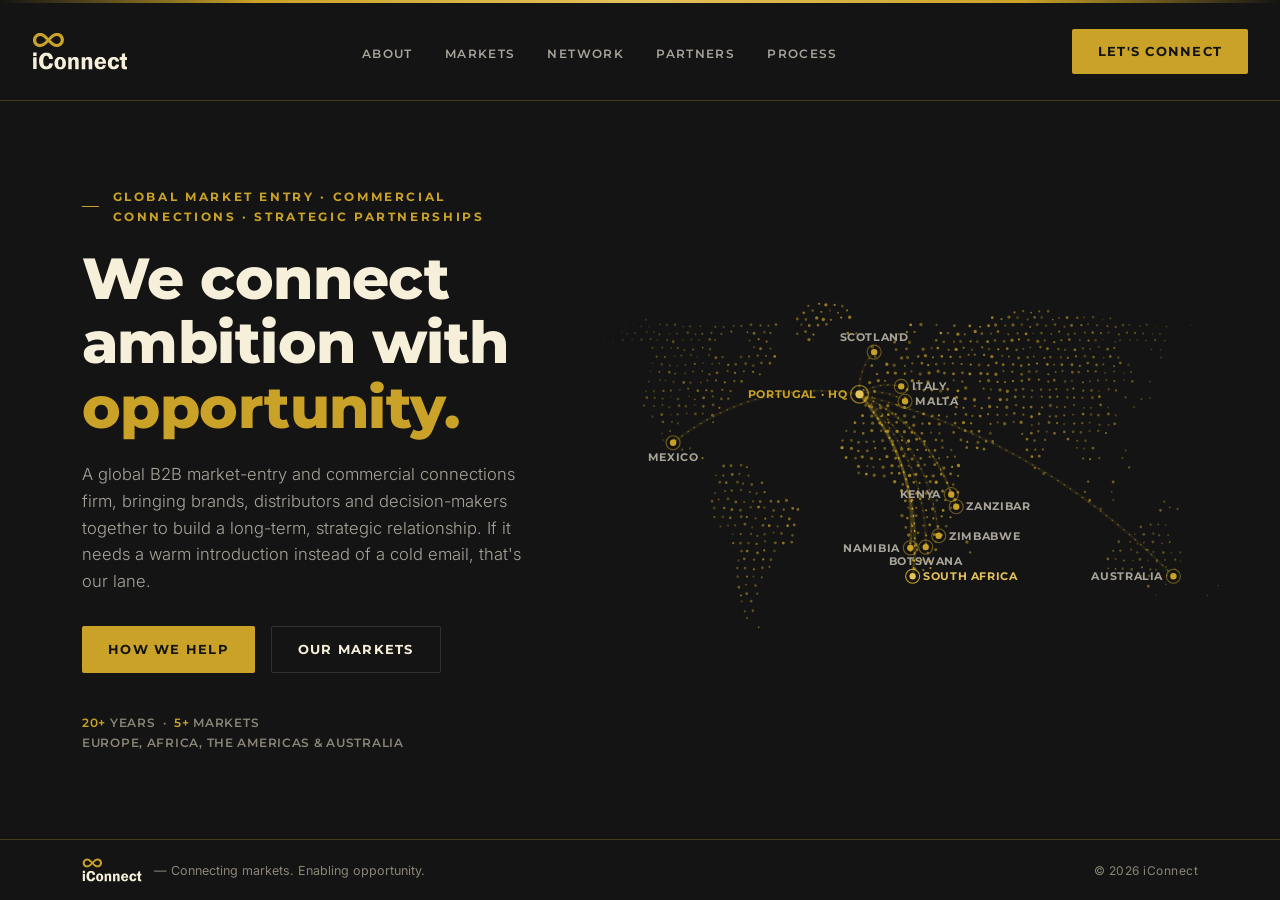
==== commit 89e49573: "Make paired Loch Ness product images the same size Co-Authored-By: Claude Sonnet 5.5 <noreply@anthro" ====
--- a/index.html
+++ b/index.html
@@ -9,7 +9,7 @@
 <link rel="preconnect" href="https://fonts.googleapis.com">
 <link rel="preconnect" href="https://fonts.gstatic.com" crossorigin>
 <link href="https://fonts.googleapis.com/css2?family=Inter:wght@300;400;500;600&family=Montserrat:wght@600;700;800;900&display=swap" rel="stylesheet">
-<link rel="stylesheet" href="styles.css?v=42">
+<link rel="stylesheet" href="styles.css?v=43">
 </head>
 <body class="bg-black">
 <svg style="position:absolute;width:0;height:0;overflow:hidden;" aria-hidden="true"><symbol id="icon-logo-lockup" viewBox="0 0 306.0 122.8"><path class="logo-icon-fill" d="M 22.5,3.3 C 22.4,3.5 22.3,3.5 21,3.5 C 19.7,3.5 19.5,3.6 19.4,3.8 C 19.3,4 19.1,4.1 18.8,4.1 C 18.6,4.1 18.4,4.1 18.3,4.3 C 18.2,4.5 18,4.6 17.5,4.6 C 17,4.6 16.8,4.6 16.7,4.8 C 16.6,5 16.5,5.1 16.2,5.1 C 16,5.1 15.8,5.2 15.7,5.4 C 15.6,5.5 15.4,5.6 15.2,5.6 C 14.9,5.6 14.7,5.8 14.4,6.2 C 14.1,6.5 13.8,6.7 13.6,6.7 C 13.4,6.7 13.1,6.9 12.8,7.2 C 12.5,7.5 12.2,7.8 12,7.8 C 11.6,7.8 7.2,12.1 7.2,12.5 C 7.2,12.7 7,13 6.7,13.3 C 6.3,13.6 6.2,13.9 6.2,14.1 C 6.2,14.3 6.1,14.5 5.9,14.6 C 5.7,14.7 5.6,14.9 5.6,15.2 C 5.6,15.4 5.5,15.6 5.4,15.7 C 5.2,15.8 5.1,16 5.1,16.2 C 5.1,16.5 5,16.6 4.8,16.7 C 4.7,16.8 4.6,17 4.6,17.3 C 4.6,17.5 4.5,17.7 4.3,17.8 C 4.1,17.9 4.1,18.1 4.1,18.6 C 4.1,19.1 4,19.3 3.8,19.4 C 3.6,19.5 3.5,19.7 3.5,21 C 3.5,22.3 3.5,22.4 3.3,22.5 C 3,22.7 3,22.8 3,25.5 C 3,28.1 3,28.2 3.3,28.4 C 3.5,28.5 3.5,28.6 3.5,30.2 C 3.5,31.8 3.6,31.9 3.8,32.1 C 4,32.2 4.1,32.3 4.1,32.8 C 4.1,33.4 4.1,33.5 4.3,33.6 C 4.5,33.7 4.6,33.9 4.6,34.4 C 4.6,34.9 4.6,35.1 4.8,35.2 C 5,35.3 5.1,35.5 5.1,35.8 C 5.1,36 5.2,36.2 5.4,36.3 C 5.5,36.4 5.6,36.6 5.6,36.8 C 5.6,37.1 5.7,37.2 5.9,37.3 C 6.1,37.4 6.2,37.6 6.2,37.8 C 6.2,38.1 6.3,38.3 6.7,38.7 C 7,38.9 7.2,39.2 7.2,39.4 C 7.2,39.8 11.1,43.7 11.5,43.7 C 11.7,43.7 12,43.9 12.2,44.2 C 12.6,44.6 12.8,44.7 13.1,44.7 C 13.3,44.7 13.5,44.8 13.6,45 C 13.7,45.2 13.8,45.3 14.1,45.3 C 14.3,45.3 14.5,45.4 14.6,45.5 C 14.7,45.7 14.9,45.8 15.1,45.8 C 15.4,45.8 15.6,45.9 15.9,46.3 C 16.4,46.8 16.4,46.8 17.3,46.8 C 18,46.8 18.2,46.9 18.3,47.1 C 18.4,47.3 18.6,47.4 19.4,47.4 C 20.2,47.4 20.3,47.4 20.4,47.6 C 20.6,47.9 20.7,47.9 22.3,47.9 C 23.9,47.9 24,47.9 24.1,48.2 C 24.2,48.4 24.4,48.4 24.9,48.4 C 25.4,48.4 25.6,48.4 25.7,48.2 C 25.8,47.9 26,47.9 27.3,47.9 C 28.6,47.9 28.8,47.9 28.9,47.6 C 29,47.4 29.2,47.4 30.2,47.4 C 31.3,47.4 31.4,47.3 31.5,47.1 C 31.6,46.9 31.8,46.8 32.6,46.8 C 33.4,46.8 33.5,46.8 33.6,46.6 C 33.7,46.4 33.9,46.3 34.2,46.3 C 34.4,46.3 34.6,46.2 34.7,46.1 C 34.8,45.9 35,45.8 35.2,45.8 C 35.5,45.8 35.7,45.7 35.8,45.5 C 35.8,45.4 36,45.3 36.3,45.3 C 36.5,45.3 36.7,45.2 36.8,45 C 36.9,44.8 37.1,44.7 37.3,44.7 C 37.6,44.7 37.8,44.6 38.1,44.2 C 38.5,43.7 38.7,43.7 39.2,43.7 C 39.7,43.7 39.8,43.6 40.5,42.9 C 41,42.4 41.4,42.1 41.6,42.1 C 41.7,42.1 42.2,41.7 42.9,41 C 43.5,40.4 44,40 44.2,40 C 44.4,40 45.7,38.8 48.2,36.3 C 50.6,33.8 51.9,32.6 52.1,32.6 C 52.3,32.6 53.1,33.3 54.5,34.7 C 56.1,36.3 56.7,36.8 57,36.8 C 57.3,36.9 57.4,36.9 57.4,37.3 C 57.5,37.7 57.5,37.8 57.9,37.8 C 58.1,37.9 58.7,38.3 60.1,39.7 C 61.3,41 62,41.6 62.2,41.6 C 62.4,41.6 62.7,41.9 63.2,42.4 C 63.8,42.9 64.1,43.1 64.3,43.1 C 64.5,43.1 64.7,43.3 64.8,43.4 C 64.9,43.6 65.1,43.7 65.3,43.7 C 65.6,43.7 65.8,43.8 66.1,44.2 C 66.5,44.6 66.7,44.7 66.9,44.7 C 67.2,44.7 67.4,44.8 67.5,45 C 67.5,45.2 67.7,45.3 68,45.3 C 68.2,45.3 68.4,45.4 68.5,45.5 C 68.6,45.7 68.8,45.8 69,45.8 C 69.3,45.8 69.5,45.9 69.6,46.1 C 69.7,46.2 69.8,46.3 70.1,46.3 C 70.3,46.3 70.5,46.4 70.6,46.6 C 70.7,46.8 70.9,46.8 71.7,46.8 C 72.5,46.8 72.6,46.9 72.7,47.1 C 72.9,47.3 73,47.4 73.8,47.4 C 74.6,47.4 74.7,47.4 74.8,47.6 C 75,47.9 75.1,47.9 78.8,47.9 C 82.5,47.9 82.6,47.9 82.8,47.6 C 82.9,47.4 83,47.4 83.8,47.4 C 84.6,47.4 84.8,47.3 84.9,47.1 C 85,46.9 85.2,46.8 85.9,46.8 C 86.7,46.8 86.9,46.8 87,46.6 C 87.1,46.4 87.3,46.3 87.5,46.3 C 87.8,46.3 88,46.2 88.1,46.1 C 88.1,45.9 88.3,45.8 88.6,45.8 C 88.8,45.8 89,45.7 89.1,45.5 C 89.2,45.4 89.4,45.3 89.6,45.3 C 89.9,45.3 90.1,45.2 90.2,45 C 90.3,44.8 90.4,44.7 90.7,44.7 C 90.9,44.7 91.2,44.6 91.5,44.2 C 91.8,43.9 92.1,43.7 92.3,43.7 C 92.7,43.7 97.6,38.8 97.6,38.4 C 97.6,38.2 97.8,37.9 98.1,37.6 C 98.5,37.3 98.6,37 98.6,36.8 C 98.6,36.6 98.7,36.4 98.9,36.3 C 99.1,36.2 99.1,36 99.1,35.8 C 99.1,35.5 99.2,35.3 99.4,35.2 C 99.6,35.1 99.7,34.9 99.7,34.7 C 99.7,34.4 99.8,34.3 99.9,34.2 C 100.2,34.1 100.2,33.9 100.2,33.4 C 100.2,32.9 100.3,32.7 100.5,32.6 C 100.7,32.5 100.7,32.3 100.7,31.5 C 100.7,30.7 100.8,30.6 101,30.5 C 101.2,30.4 101.3,30.2 101.3,29.7 C 101.3,29.2 101.3,29 101.5,28.9 C 101.8,28.8 101.8,28.6 101.8,25.5 C 101.8,22.3 101.8,22.2 101.5,22 C 101.3,21.9 101.3,21.7 101.3,20.7 C 101.3,19.7 101.2,19.5 101,19.4 C 100.8,19.3 100.7,19.1 100.7,18.8 C 100.7,18.6 100.6,18.4 100.5,18.3 C 100.2,18.2 100.2,18 100.2,17.3 C 100.2,16.5 100.2,16.3 99.9,16.2 C 99.8,16.1 99.7,15.9 99.7,15.7 C 99.7,15.4 99.6,15.2 99.4,15.2 C 99.2,15.1 99.1,14.9 99.1,14.6 C 99.1,14.4 99.1,14.2 98.9,14.1 C 98.7,14 98.6,13.8 98.6,13.6 C 98.6,13.3 98.5,13.1 98.4,13 C 98.2,13 98.1,12.8 98.1,12.6 C 98.1,12.3 97.9,12 97.3,11.5 C 96.8,11 96.5,10.6 96.5,10.4 C 96.5,10 94.8,8.3 94.4,8.3 C 94.2,8.3 93.8,8 93.3,7.5 C 92.8,7 92.5,6.7 92.3,6.7 C 92.1,6.7 91.8,6.5 91.5,6.2 C 91.2,5.8 90.9,5.6 90.7,5.6 C 90.4,5.6 90.3,5.5 90.2,5.4 C 90.1,5.2 89.9,5.1 89.4,5.1 C 88.9,5.1 88.7,5.1 88.6,4.8 C 88.5,4.7 88.3,4.6 88.1,4.6 C 87.8,4.6 87.6,4.5 87.5,4.3 C 87.4,4.1 87.2,4.1 87,4.1 C 86.7,4.1 86.6,4 86.5,3.8 C 86.3,3.6 86.2,3.5 84.6,3.5 C 83,3.5 82.9,3.5 82.8,3.3 C 82.6,3 82.5,3 79.6,3 C 76.7,3 76.6,3 76.4,3.3 C 76.3,3.5 76.2,3.5 74.8,3.5 C 73.5,3.5 73.4,3.6 73.3,3.8 C 73.2,4 73,4.1 72.7,4.1 C 72.5,4.1 72.3,4.1 72.2,4.3 C 72.1,4.5 71.9,4.6 71.4,4.6 C 70.9,4.6 70.7,4.6 70.6,4.8 C 70.5,5.1 70.3,5.1 69.8,5.1 C 69.3,5.1 69.1,5.2 69,5.4 C 68.9,5.5 68.8,5.6 68.5,5.6 C 68.3,5.6 68,5.8 67.7,6.2 C 67.3,6.6 67.2,6.7 66.7,6.7 C 66.1,6.7 66,6.8 65.6,7.2 C 65.3,7.6 65,7.8 64.8,7.8 C 64.6,7.8 64.3,7.9 64,8.3 C 63.7,8.6 63.4,8.8 63.3,8.8 C 63,8.8 62.6,9.1 61.9,9.9 C 61.3,10.5 60.8,10.9 60.6,10.9 C 60.4,10.9 59.4,11.9 57.4,13.8 C 55.2,16 54.5,16.7 54.2,16.8 C 53.9,16.8 53.8,16.9 53.7,17.2 C 53.7,17.4 53.5,17.8 53.1,18.2 L 52.4,18.9 L 48.7,15.2 C 46.2,12.6 44.9,11.5 44.7,11.5 C 44.5,11.5 44,11 43.1,10.1 C 42.2,9.2 41.8,8.8 41.5,8.8 C 41.3,8.8 41.1,8.7 41,8.5 C 41,8.4 40.8,8.3 40.6,8.3 C 40.3,8.3 40,8.1 39.5,7.5 C 38.9,6.9 38.6,6.7 38.3,6.7 C 38.1,6.7 37.9,6.6 37.9,6.4 C 37.8,6.3 37.6,6.2 37.3,6.2 C 37.1,6.2 36.9,6.1 36.8,5.9 C 36.7,5.7 36.5,5.6 36.3,5.6 C 36,5.6 35.8,5.5 35.8,5.4 C 35.7,5.2 35.5,5.1 35.2,5.1 C 35,5.1 34.8,5 34.7,4.8 C 34.6,4.6 34.4,4.6 33.9,4.6 C 33.4,4.6 33.2,4.5 33.1,4.3 C 33,4.1 32.8,4.1 32.6,4.1 C 32.3,4.1 32.1,4 32.1,3.8 C 31.9,3.6 31.8,3.5 30.2,3.5 C 28.6,3.5 28.5,3.5 28.4,3.3 C 28.2,3 28.1,3 25.5,3 C 22.8,3 22.7,3 22.5,3.3 M 28.4,13.3 C 28.5,13.5 28.6,13.6 29.7,13.6 C 30.7,13.6 30.9,13.6 31,13.8 C 31.1,14 31.3,14.1 31.5,14.1 C 31.8,14.1 32,14.2 32.1,14.4 C 32.1,14.5 32.3,14.6 32.6,14.6 C 32.8,14.6 33,14.7 33.1,14.9 C 33.2,15 33.4,15.2 33.6,15.2 C 33.9,15.2 34.1,15.3 34.4,15.7 C 34.7,16 35,16.2 35.2,16.2 C 35.4,16.2 35.7,16.4 36,16.7 C 36.3,17.1 36.6,17.3 36.8,17.3 C 37,17.3 38,18.1 40.2,20.4 C 42.3,22.5 43.5,23.6 43.7,23.6 C 43.8,23.6 44.2,23.9 44.6,24.3 C 45.2,24.8 45.3,25 45.3,25.5 C 45.3,26 45.2,26.1 42,29.3 C 39.6,31.6 38.6,32.6 38.4,32.6 C 38.2,32.6 37.9,32.8 37.6,33.1 C 37.3,33.4 37,33.6 36.8,33.6 C 36.6,33.6 36.3,33.9 35.8,34.4 C 35.2,35 34.9,35.2 34.6,35.2 C 34.4,35.2 34.2,35.3 34.2,35.5 C 34.1,35.7 33.9,35.8 33.6,35.8 C 33.4,35.8 33.2,35.8 33.1,36 C 33,36.2 32.8,36.3 32.6,36.3 C 32.3,36.3 32.1,36.4 32.1,36.5 C 32,36.8 31.8,36.8 31.3,36.8 C 30.7,36.8 30.6,36.9 30.5,37.1 C 30.4,37.2 30.2,37.3 29.9,37.3 C 29.7,37.3 29.5,37.4 29.4,37.6 C 29.3,37.9 29.1,37.9 25.5,37.9 C 21.8,37.9 21.6,37.9 21.5,37.6 C 21.4,37.4 21.2,37.3 21,37.3 C 20.7,37.3 20.5,37.2 20.4,37.1 C 20.3,36.9 20.2,36.8 19.9,36.8 C 19.7,36.8 19.5,36.7 19.4,36.5 C 19.3,36.4 19.1,36.3 18.9,36.3 C 18.4,36.3 15.2,33 15.2,32.5 C 15.2,32.3 15,32.1 14.9,32.1 C 14.7,32 14.6,31.8 14.6,31.5 C 14.6,31.3 14.5,31.1 14.4,31 C 14.1,30.9 14.1,30.7 14.1,29.9 C 14.1,29.2 14.1,29 13.8,28.9 C 13.6,28.8 13.6,28.6 13.6,25.7 C 13.6,22.8 13.6,22.7 13.8,22.5 C 14.1,22.4 14.1,22.3 14.1,21.5 C 14.1,20.7 14.1,20.6 14.4,20.4 C 14.5,20.3 14.6,20.2 14.6,19.9 C 14.6,19.7 14.8,19.4 15.2,19.1 C 15.5,18.8 15.7,18.5 15.7,18.3 C 15.7,17.9 18.5,15.2 18.9,15.2 C 19.1,15.2 19.4,14.9 19.6,14.6 C 20.1,14.1 20.2,14.1 20.7,14.1 C 21.2,14.1 21.4,14 21.5,13.8 C 21.6,13.6 21.8,13.6 22.5,13.6 C 23.3,13.6 23.5,13.5 23.6,13.3 C 23.7,13.1 23.9,13 26,13 C 28.1,13 28.2,13.1 28.4,13.3 M 81.7,13.3 C 81.8,13.5 82,13.6 82.8,13.6 C 83.6,13.6 83.7,13.6 83.8,13.8 C 83.9,14 84.1,14.1 84.4,14.1 C 84.6,14.1 84.8,14.2 84.9,14.4 C 85,14.5 85.2,14.6 85.4,14.6 C 85.7,14.6 85.8,14.7 85.9,14.9 C 86,15 86.2,15.2 86.4,15.2 C 86.9,15.2 88.6,16.9 88.6,17.3 C 88.6,17.5 88.8,17.8 89.1,18.1 C 89.5,18.4 89.6,18.6 89.6,18.9 C 89.6,19.1 89.7,19.3 89.9,19.4 C 90.1,19.5 90.2,19.7 90.2,20.2 C 90.2,20.7 90.2,20.9 90.4,21 C 90.6,21.1 90.7,21.2 90.7,21.8 C 90.7,22.3 90.7,22.4 91,22.5 C 91.2,22.7 91.2,22.8 91.2,25.5 C 91.2,28.1 91.2,28.2 91,28.4 C 90.8,28.5 90.7,28.6 90.7,28.9 C 90.7,29.1 90.6,29.3 90.4,29.4 C 90.2,29.5 90.2,29.7 90.2,30.5 C 90.2,31.3 90.1,31.4 89.9,31.5 C 89.7,31.6 89.6,31.8 89.6,32 C 89.6,32.4 86.4,35.8 85.9,35.8 C 85.7,35.8 85.4,36 85.1,36.3 C 84.7,36.8 84.6,36.8 84.1,36.8 C 83.6,36.8 83.4,36.9 83.3,37.1 C 83.2,37.2 83,37.3 82.8,37.3 C 82.5,37.3 82.3,37.4 82.2,37.6 C 82.1,37.9 82,37.9 78.5,37.9 C 75.1,37.9 75,37.9 74.8,37.6 C 74.8,37.4 74.6,37.3 74.3,37.3 C 74.1,37.3 73.9,37.2 73.8,37.1 C 73.7,36.9 73.5,36.8 73,36.8 C 72.5,36.8 72.3,36.8 72.2,36.5 C 72.1,36.4 71.9,36.3 71.7,36.3 C 71.5,36.3 71.2,36.1 70.9,35.8 C 70.6,35.4 70.3,35.2 70.1,35.2 C 69.8,35.2 69.7,35.1 69.6,35 C 69.5,34.8 69.3,34.7 69.1,34.7 C 68.8,34.7 68.5,34.4 67.7,33.6 C 67.1,33 66.6,32.6 66.4,32.6 C 66.2,32.6 65,31.4 62.6,29 L 59,25.5 L 62.3,22.2 C 64.5,19.9 65.7,18.8 65.9,18.8 C 66.1,18.8 66.5,18.5 67.2,17.8 C 67.9,17 68.3,16.7 68.6,16.7 C 68.8,16.7 69,16.6 69,16.5 C 69.1,16.3 69.3,16.2 69.5,16.2 C 69.8,16.2 70,16 70.4,15.7 C 70.7,15.3 70.9,15.2 71.2,15.2 C 71.4,15.2 71.6,15 71.7,14.9 C 71.8,14.7 72,14.6 72.2,14.6 C 72.5,14.6 72.6,14.5 72.7,14.4 C 72.8,14.1 73,14.1 73.5,14.1 C 74,14.1 74.2,14 74.3,13.8 C 74.4,13.6 74.6,13.6 75.4,13.6 C 76.2,13.6 76.3,13.5 76.4,13.3 C 76.6,13.1 76.7,13 79.1,13 C 81.4,13 81.6,13.1 81.7,13.3"/><path d="M 3.6,65.5 C 3.6,65.6 3.5,68.1 3.6,71 L 3.6,76.4 L 9.1,76.4 L 14.6,76.4 L 14.6,70.9 L 14.6,65.4 L 9.1,65.4 C 4.8,65.3 3.6,65.4 3.6,65.5 M 41.6,66.1 C 41.4,66.4 41.3,66.4 40.2,66.4 C 39.2,66.4 39,66.4 38.9,66.7 C 38.8,66.9 38.6,66.9 38.1,66.9 C 37.6,66.9 37.4,67 37.3,67.2 C 37.2,67.4 37.1,67.5 36.8,67.5 C 36.6,67.5 36.4,67.5 36.3,67.7 C 36.2,67.9 36,68 35.8,68 C 35.5,68 35.3,68.1 35.2,68.2 C 35.1,68.4 34.9,68.5 34.7,68.5 C 34.4,68.5 34.3,68.6 34.2,68.8 C 34.1,68.9 33.9,69 33.7,69 C 33.4,69 33.1,69.3 32.6,69.8 C 32.1,70.3 31.7,70.6 31.5,70.6 C 31.2,70.6 28.4,73.4 28.4,73.8 C 28.4,74 28,74.4 27.6,74.8 C 27,75.4 26.8,75.7 26.8,76 C 26.8,76.2 26.7,76.4 26.5,76.4 C 26.3,76.5 26.2,76.7 26.2,77 C 26.2,77.2 26.2,77.4 26,77.5 C 25.8,77.6 25.7,77.8 25.7,78 C 25.7,78.3 25.6,78.5 25.5,78.5 C 25.3,78.6 25.2,78.8 25.2,79.1 C 25.2,79.3 25.1,79.5 24.9,79.6 C 24.8,79.7 24.7,79.9 24.7,80.1 C 24.7,80.4 24.6,80.6 24.4,80.7 C 24.2,80.8 24.1,80.9 24.1,81.5 C 24.1,82 24.1,82.1 23.9,82.2 C 23.6,82.4 23.6,82.5 23.6,83.3 C 23.6,84.1 23.6,84.2 23.3,84.4 C 23.1,84.5 23.1,84.6 23.1,85.7 C 23.1,86.7 23,86.9 22.8,87 C 22.6,87.1 22.5,87.3 22.5,92.5 C 22.5,97.8 22.6,98 22.8,98.1 C 23,98.2 23.1,98.4 23.1,99.7 C 23.1,101 23.1,101.1 23.3,101.3 C 23.6,101.4 23.6,101.5 23.6,102.3 C 23.6,103.1 23.6,103.3 23.9,103.4 C 24.1,103.5 24.1,103.7 24.1,104.2 C 24.1,104.7 24.2,104.9 24.4,105 C 24.6,105.1 24.7,105.2 24.7,105.5 C 24.7,105.7 24.8,105.9 24.9,106 C 25.1,106.1 25.2,106.3 25.2,106.5 C 25.2,106.8 25.3,107 25.5,107.1 C 25.6,107.2 25.7,107.3 25.7,107.6 C 25.7,107.9 25.8,108 26,108.1 C 26.1,108.2 26.2,108.4 26.2,108.6 C 26.2,108.9 26.4,109.1 26.8,109.4 C 27.1,109.7 27.3,110 27.3,110.2 C 27.3,110.4 27.6,110.8 28.1,111.3 C 28.6,111.8 28.9,112.2 28.9,112.4 C 28.9,112.7 29.6,113.4 29.9,113.4 C 30.1,113.4 30.6,113.8 31.3,114.5 C 32,115.2 32.4,115.5 32.6,115.5 C 32.8,115.5 33.1,115.7 33.4,116.1 C 33.7,116.4 33.9,116.6 34.2,116.6 C 34.4,116.6 34.6,116.7 34.7,116.8 C 34.8,117 35,117.1 35.2,117.1 C 35.5,117.1 35.7,117.2 35.8,117.4 C 35.8,117.5 36,117.6 36.3,117.6 C 36.5,117.6 36.7,117.7 36.8,117.9 C 36.9,118.1 37.1,118.2 37.6,118.2 C 38.1,118.2 38.3,118.2 38.4,118.4 C 38.5,118.7 38.7,118.7 39.5,118.7 C 40.2,118.7 40.4,118.7 40.5,119 C 40.6,119.2 40.8,119.2 45.5,119.2 C 50.3,119.2 50.4,119.2 50.5,119 C 50.7,118.7 50.8,118.7 51.6,118.7 C 52.4,118.7 52.5,118.7 52.7,118.4 C 52.8,118.2 52.9,118.2 53.5,118.2 C 54,118.2 54.1,118.1 54.2,117.9 C 54.3,117.7 54.5,117.6 54.8,117.6 C 55,117.6 55.2,117.5 55.3,117.4 C 55.4,117.2 55.6,117.1 56.1,117.1 C 56.6,117.1 56.7,117.1 57.1,116.6 C 57.5,116.2 57.7,116.1 57.9,116.1 C 58.2,116.1 58.4,115.9 58.7,115.5 C 59,115.2 59.3,115 59.5,115 C 59.9,115 62.2,112.7 62.2,112.3 C 62.2,112.2 62.5,111.8 63,111.3 C 63.5,110.8 63.8,110.4 63.8,110.2 C 63.8,110 63.9,109.8 64,109.7 C 64.2,109.6 64.3,109.4 64.3,109.2 C 64.3,108.9 64.4,108.7 64.5,108.7 C 64.7,108.6 64.8,108.4 64.8,108.1 C 64.8,107.9 64.9,107.7 65.1,107.6 C 65.3,107.5 65.3,107.3 65.3,106.8 C 65.3,106.3 65.4,106.1 65.6,106 C 65.8,105.9 65.9,105.7 65.9,105.2 C 65.9,104.7 65.9,104.5 66.1,104.4 C 66.4,104.3 66.4,104.2 66.4,103.1 C 66.4,102.1 66.4,101.9 66.7,101.8 C 66.9,101.7 66.9,101.5 66.9,101.2 C 66.9,100.8 66.8,100.8 66.2,100.8 C 65.6,100.7 65.4,100.7 65.3,100.5 C 65.2,100.2 65,100.2 60.8,100.2 C 56.6,100.2 56.5,100.2 56.4,99.9 C 56.2,99.7 56.1,99.7 55.8,99.7 C 55.4,99.7 55.4,99.8 55.3,100.2 C 55.3,100.4 55.2,100.7 55,100.7 C 54.8,100.8 54.8,101 54.8,101.5 C 54.8,102 54.7,102.2 54.5,102.3 C 54.3,102.4 54.2,102.6 54.2,103.1 C 54.2,103.6 54.2,103.8 54,103.9 C 53.8,104 53.7,104.2 53.7,104.4 C 53.7,104.7 53.6,104.9 53.5,105 C 53.3,105 53.2,105.2 53.2,105.4 C 53.2,105.9 50.4,108.7 50,108.7 C 49.8,108.7 49.6,108.8 49.5,108.9 C 49.4,109.1 49.2,109.2 48.7,109.2 C 48.2,109.2 48,109.2 47.9,109.4 C 47.8,109.7 47.6,109.7 45.8,109.7 C 44,109.7 43.8,109.7 43.7,109.4 C 43.6,109.2 43.4,109.2 42.9,109.2 C 42.4,109.2 42.2,109.1 42.1,108.9 C 42,108.7 41.8,108.7 41.6,108.7 C 41.3,108.7 41.1,108.6 41,108.4 C 41,108.2 40.8,108.1 40.6,108.1 C 40.1,108.1 38.9,106.9 38.9,106.5 C 38.9,106.3 38.7,106 38.4,105.8 C 38,105.4 37.9,105.2 37.9,104.9 C 37.9,104.7 37.8,104.5 37.6,104.4 C 37.4,104.3 37.3,104.2 37.3,103.6 C 37.3,103.1 37.3,103 37.1,102.8 C 36.8,102.7 36.8,102.6 36.8,101.8 C 36.8,101 36.8,100.9 36.5,100.7 C 36.3,100.6 36.3,100.5 36.3,98.9 C 36.3,97.3 36.3,97.2 36,97 C 35.8,96.9 35.8,96.8 35.8,93.1 C 35.8,89.4 35.8,89.2 36,89.1 C 36.3,89 36.3,88.8 36.3,87 C 36.3,85.2 36.3,85 36.5,84.9 C 36.8,84.8 36.8,84.6 36.8,83.8 C 36.8,83 36.8,82.9 37.1,82.8 C 37.2,82.7 37.3,82.5 37.3,82.2 C 37.3,82 37.4,81.8 37.6,81.7 C 37.8,81.6 37.9,81.4 37.9,80.9 C 37.9,80.4 37.9,80.3 38.4,79.9 C 38.7,79.6 38.9,79.3 38.9,79.1 C 38.9,78.7 40.7,77 41.1,77 C 41.3,77 41.5,76.9 41.6,76.7 C 41.7,76.5 41.8,76.4 42.1,76.4 C 42.3,76.4 42.5,76.3 42.6,76.2 C 42.8,75.9 42.9,75.9 45.8,75.9 C 48.7,75.9 48.8,75.9 49,76.2 C 49,76.3 49.2,76.4 49.4,76.4 C 49.9,76.4 52.7,79.2 52.7,79.7 C 52.7,79.9 52.8,80.1 52.9,80.1 C 53.1,80.2 53.2,80.4 53.2,80.9 C 53.2,81.4 53.2,81.6 53.5,81.7 C 53.7,81.8 53.7,82 53.7,82.8 C 53.7,83.6 53.8,83.7 54,83.8 C 54.2,83.9 54.2,84.1 54.3,85.2 L 54.3,86.4 L 58.2,86.4 C 61.9,86.5 62,86.5 62.2,86.2 C 62.3,86 62.5,85.9 64.6,85.9 L 66.9,85.9 L 66.9,85.2 C 66.9,84.6 66.9,84.5 66.7,84.4 C 66.4,84.2 66.4,84.1 66.4,83 C 66.4,82 66.4,81.8 66.1,81.7 C 65.9,81.6 65.9,81.4 65.9,80.7 C 65.9,79.9 65.8,79.7 65.6,79.6 C 65.4,79.5 65.3,79.3 65.3,78.8 C 65.3,78.3 65.3,78.1 65.1,78 C 64.9,77.9 64.8,77.7 64.8,77.5 C 64.8,77.2 64.7,77.1 64.5,77 C 64.4,76.9 64.3,76.7 64.3,76.4 C 64.3,76.2 64.2,76 64,75.9 C 63.8,75.8 63.8,75.6 63.8,75.4 C 63.8,75.1 63.7,74.9 63.5,74.8 C 63.3,74.8 63.2,74.6 63.2,74.4 C 63.2,74.1 63,73.8 62.4,73.3 C 61.9,72.8 61.6,72.4 61.6,72.2 C 61.6,71.8 59.9,70.1 59.5,70.1 C 59.3,70.1 59,69.9 58.7,69.6 C 58.4,69.2 58.2,69 57.9,69 C 57.7,69 57.5,68.9 57.1,68.5 C 56.8,68.1 56.6,68 56.3,68 C 56.1,68 55.9,67.9 55.8,67.7 C 55.7,67.5 55.6,67.5 55,67.5 C 54.5,67.5 54.3,67.4 54.2,67.2 C 54.1,67 54,66.9 53.5,66.9 C 52.9,66.9 52.8,66.9 52.7,66.7 C 52.5,66.4 52.4,66.4 51.1,66.4 C 49.8,66.4 49.6,66.4 49.5,66.1 C 49.4,65.9 49.2,65.9 45.5,65.9 C 41.8,65.9 41.7,65.9 41.6,66.1 M 294.6,68.2 C 294.5,68.5 294.4,68.5 291.4,68.5 C 288.6,68.5 288.4,68.5 288.3,68.8 C 288.2,68.9 288,69 287.8,69 C 287.6,69 287.3,69.2 287.1,69.4 L 286.7,69.8 L 286.7,73.1 C 286.7,76.1 286.7,76.3 286.4,76.4 C 286.2,76.6 286.2,76.7 286.1,78.3 L 286.1,80.1 L 282.7,80.1 L 279.4,80.2 L 279.4,84.6 L 279.4,89 L 282.5,89.1 L 285.6,89.2 L 285.6,100.4 C 285.6,111.5 285.6,111.7 285.9,111.8 C 286.1,111.9 286.2,112.1 286.2,112.6 C 286.2,113.1 286.2,113.3 286.4,113.4 C 286.6,113.5 286.7,113.7 286.7,114.2 C 286.7,114.7 286.7,114.9 287.2,115.3 C 287.5,115.6 287.7,115.8 287.7,116 C 287.7,116.4 288.4,117.1 288.8,117.1 C 289,117.1 289.3,117.3 289.6,117.6 C 290,118.1 290.1,118.2 290.7,118.2 C 291.2,118.2 291.3,118.2 291.4,118.4 C 291.5,118.6 291.7,118.7 292.2,118.7 C 292.8,118.7 292.9,118.7 293,119 C 293.2,119.2 293.3,119.2 295.1,119.2 C 297,119.2 297.1,119.2 297.3,119.5 C 297.5,119.9 298.6,119.9 298.8,119.5 C 299,119.2 299.1,119.2 301,119.2 L 303,119.2 L 303,115 L 303,110.8 L 301.8,110.8 C 300.7,110.8 300.5,110.7 300.4,110.5 C 300.3,110.3 300.1,110.2 299.4,110.2 C 298.6,110.2 298.6,110.2 297.9,109.6 C 297.5,109.1 297.3,108.8 297.3,108.6 C 297.3,108.4 297.1,108.2 297,108.1 C 296.7,108 296.7,107.9 296.8,98.6 L 296.8,89.2 L 299.9,89.1 L 303,89 L 303,84.6 L 303,80.2 L 299.9,80.1 L 296.8,80.1 L 296.7,74.1 L 296.7,68 L 295.7,68 C 294.9,68 294.7,68 294.6,68.2 M 84.9,79.9 C 84.8,80.1 84.6,80.1 84.1,80.1 C 83.6,80.1 83.4,80.2 83.3,80.4 C 83.2,80.6 83,80.7 82.5,80.7 C 82,80.7 81.8,80.7 81.7,80.9 C 81.6,81.1 81.4,81.2 81.2,81.2 C 81,81.2 80.7,81.3 80.4,81.7 C 80.1,82 79.8,82.2 79.6,82.2 C 79.2,82.2 74.8,86.6 74.8,87.1 C 74.8,87.2 74.7,87.4 74.6,87.5 C 74.4,87.6 74.3,87.8 74.3,88 C 74.3,88.3 74.2,88.5 73.8,88.8 C 73.3,89.3 73.3,89.4 73.3,89.9 C 73.3,90.4 73.2,90.6 73,90.7 C 72.8,90.8 72.7,91 72.7,91.5 C 72.7,92 72.7,92.2 72.5,92.3 C 72.2,92.4 72.2,92.6 72.2,93.3 C 72.2,94.1 72.2,94.3 71.9,94.4 C 71.7,94.5 71.7,94.7 71.7,99.1 C 71.7,103.6 71.7,103.8 71.9,103.9 C 72.2,104 72.2,104.2 72.2,105.2 C 72.2,106.3 72.2,106.4 72.5,106.5 C 72.7,106.6 72.7,106.8 72.7,107.3 C 72.7,107.9 72.8,108 73,108.1 C 73.2,108.2 73.3,108.4 73.3,108.7 C 73.3,108.9 73.4,109.1 73.5,109.2 C 73.7,109.3 73.8,109.5 73.8,109.7 C 73.8,110 73.9,110.1 74.1,110.2 C 74.2,110.3 74.3,110.5 74.3,110.8 C 74.3,111 74.4,111.2 74.6,111.3 C 74.7,111.4 74.8,111.6 74.8,111.8 C 74.8,112.2 79.7,117.1 80.2,117.1 C 80.4,117.1 80.6,117.2 80.7,117.4 C 80.8,117.5 80.9,117.6 81.2,117.6 C 81.4,117.6 81.6,117.7 81.7,117.9 C 81.8,118.1 82,118.2 82.5,118.2 C 83,118.2 83.2,118.2 83.3,118.4 C 83.4,118.6 83.6,118.7 84.1,118.7 C 84.6,118.7 84.8,118.7 84.9,119 C 85,119.2 85.2,119.2 89.6,119.2 C 94.1,119.2 94.3,119.2 94.4,119 C 94.5,118.7 94.7,118.7 95.2,118.7 C 95.7,118.7 95.9,118.6 96,118.4 C 96.1,118.2 96.3,118.2 96.8,118.2 C 97.3,118.2 97.5,118.1 97.6,117.9 C 97.7,117.7 97.8,117.6 98.1,117.6 C 98.3,117.6 98.5,117.5 98.6,117.4 C 98.7,117.2 98.9,117.1 99.1,117.1 C 99.4,117.1 99.6,117 99.9,116.6 C 100.2,116.3 100.5,116.1 100.7,116.1 C 101.1,116.1 103.9,113.3 103.9,112.9 C 103.9,112.7 104.2,112.3 104.7,111.8 C 105.3,111.3 105.5,111 105.5,110.7 C 105.5,110.5 105.6,110.3 105.8,110.2 C 105.9,110.1 106,110 106,109.7 C 106,109.5 106.1,109.3 106.3,109.2 C 106.5,109.1 106.5,108.9 106.5,108.7 C 106.5,108.4 106.6,108.2 106.8,108.1 C 107,108 107.1,107.9 107.1,107.3 C 107.1,106.8 107.1,106.6 107.3,106.5 C 107.6,106.4 107.6,106.3 107.6,105.5 C 107.6,104.7 107.6,104.5 107.9,104.4 C 108.1,104.3 108.1,104.2 108.1,99.7 C 108.1,95.2 108.1,95.1 107.9,94.9 C 107.6,94.8 107.6,94.6 107.6,93.9 C 107.6,93.1 107.6,92.9 107.3,92.8 C 107.1,92.7 107.1,92.5 107.1,92 C 107.1,91.5 107,91.3 106.8,91.2 C 106.6,91.1 106.5,90.9 106.5,90.4 C 106.5,89.9 106.5,89.7 106.3,89.6 C 106.1,89.5 106,89.4 106,89.1 C 106,88.9 105.9,88.7 105.8,88.6 C 105.6,88.5 105.5,88.3 105.5,88.1 C 105.5,87.8 105.3,87.6 105,87.3 C 104.6,87 104.4,86.7 104.4,86.5 C 104.4,86.1 101.1,82.8 100.7,82.8 C 100.5,82.8 100.2,82.6 99.9,82.2 C 99.6,81.9 99.4,81.7 99.1,81.7 C 98.9,81.7 98.7,81.6 98.6,81.5 C 98.5,81.3 98.3,81.2 98.1,81.2 C 97.8,81.2 97.7,81.1 97.6,80.9 C 97.5,80.7 97.3,80.7 96.8,80.7 C 96.3,80.7 96.1,80.6 96,80.4 C 95.9,80.2 95.7,80.1 95.2,80.1 C 94.7,80.1 94.5,80.1 94.4,79.9 C 94.3,79.6 94.1,79.6 89.6,79.6 C 85.2,79.6 85,79.6 84.9,79.9 M 90.7,86.7 C 90.8,86.9 91,87 91.5,87 C 92,87 92.2,87.1 92.3,87.3 C 92.4,87.4 92.6,87.5 92.8,87.5 C 93.2,87.5 94.9,89.2 94.9,89.7 C 94.9,89.9 95,90.1 95.2,90.2 C 95.4,90.3 95.4,90.4 95.4,91 C 95.4,91.5 95.5,91.6 95.7,91.8 C 96,91.9 96,92 96,93.3 C 96,94.6 96,94.8 96.2,94.9 C 96.5,95.1 96.5,95.2 96.5,99.7 C 96.5,104.2 96.5,104.3 96.2,104.4 C 96,104.5 96,104.7 96,105.8 C 96,106.8 96,107 95.7,107.1 C 95.5,107.2 95.4,107.3 95.4,107.8 C 95.4,108.4 95.4,108.5 94.9,108.9 C 94.6,109.2 94.4,109.5 94.4,109.7 C 94.4,110.1 93.2,111.3 92.8,111.3 C 92.6,111.3 92.4,111.4 92.3,111.6 C 92.2,111.8 92,111.8 91.5,111.8 C 91,111.8 90.8,111.9 90.7,112.1 C 90.6,112.3 90.4,112.4 89.6,112.4 C 88.9,112.4 88.7,112.3 88.6,112.1 C 88.5,111.9 88.3,111.8 87.8,111.8 C 87.3,111.8 87.2,111.8 86.1,110.6 C 85.2,109.8 84.9,109.4 84.9,109.1 C 84.9,108.9 84.8,108.7 84.6,108.7 C 84.4,108.6 84.4,108.4 84.4,107.9 C 84.4,107.3 84.3,107.2 84.1,107.1 C 83.9,106.9 83.8,106.8 83.8,105.5 C 83.8,104.2 83.8,104 83.6,103.9 C 83.3,103.8 83.3,103.6 83.3,99.1 C 83.3,94.7 83.3,94.5 83.6,94.4 C 83.8,94.3 83.8,94.1 83.8,93.1 C 83.8,92 83.9,91.9 84.1,91.8 C 84.3,91.6 84.4,91.5 84.4,91 C 84.4,90.4 84.4,90.3 84.6,90.2 C 84.8,90.1 84.9,89.9 84.9,89.7 C 84.9,89.5 85.2,89 86.1,88.2 L 87.2,87 L 88.1,87 C 88.8,87 89,87 89.1,86.7 C 89.2,86.5 89.4,86.5 89.9,86.5 C 90.4,86.5 90.6,86.5 90.7,86.7 M 133.5,79.9 C 133.4,80.1 133.2,80.1 132.7,80.1 C 132.2,80.1 132,80.2 131.9,80.4 C 131.8,80.6 131.6,80.7 131.4,80.7 C 131.1,80.7 130.9,80.8 130.8,80.9 C 130.8,81.1 130.6,81.2 130.4,81.2 C 129.9,81.2 128.2,82.9 128.2,83.3 C 128.2,83.5 127.9,83.9 127.4,84.3 C 126.9,84.9 126.6,85.2 126.6,85.5 C 126.6,85.8 126.5,85.9 126.1,85.9 L 125.6,85.9 L 125.6,83 L 125.5,80.2 L 120.5,80.2 L 115.6,80.2 L 115.6,99.4 L 115.6,118.6 L 121.1,118.6 L 126.6,118.6 L 126.6,106.1 C 126.6,93.6 126.6,93.5 126.9,93.3 C 127.1,93.2 127.1,93.1 127.1,92.5 C 127.1,92 127.2,91.9 127.4,91.8 C 127.6,91.7 127.7,91.5 127.7,91.2 C 127.7,91 127.8,90.8 127.9,90.7 C 128.1,90.6 128.2,90.4 128.2,90.2 C 128.2,89.8 128.9,89.1 129.3,89.1 C 129.5,89.1 129.7,89 129.8,88.8 C 129.9,88.7 130.1,88.6 130.3,88.6 C 130.6,88.6 130.8,88.5 130.8,88.3 C 131,88.1 131.1,88.1 132.4,88.1 C 133.7,88.1 133.9,88.1 134,88.3 C 134.1,88.5 134.3,88.6 134.5,88.6 C 134.8,88.6 135,88.7 135.1,88.8 C 135.2,89 135.4,89.1 135.6,89.1 C 136,89.2 136.1,89.2 136.1,89.6 C 136.1,89.8 136.3,90.1 136.7,90.4 L 137.2,90.9 L 137.2,92.1 C 137.2,93.1 137.2,93.2 137.4,93.3 C 137.7,93.5 137.7,93.6 137.7,106.1 L 137.8,118.6 L 143.3,118.6 L 148.7,118.6 L 148.8,104.5 C 148.8,90.4 148.8,90.3 148.5,90.2 C 148.3,90 148.3,89.9 148.3,88.6 C 148.3,87.3 148.3,87.1 148,87 C 147.8,86.9 147.8,86.7 147.8,86.2 C 147.8,85.7 147.7,85.5 147.5,85.4 C 147.3,85.3 147.2,85.1 147.2,84.9 C 147.2,84.6 147.1,84.4 147,84.4 C 146.8,84.3 146.7,84.1 146.7,83.9 C 146.7,83.4 145,81.7 144.6,81.7 C 144.4,81.7 144.1,81.5 143.8,81.2 C 143.4,80.7 143.3,80.7 142.7,80.7 C 142.2,80.7 142,80.6 141.9,80.4 C 141.8,80.2 141.7,80.1 141.1,80.1 C 140.6,80.1 140.5,80.1 140.4,79.9 C 140.2,79.6 140.1,79.6 136.9,79.6 C 133.8,79.6 133.6,79.6 133.5,79.9 M 176.3,79.9 C 176.2,80 176,80.1 175.7,80.1 C 175.5,80.1 175.3,80.2 175.2,80.4 C 175.1,80.6 174.9,80.7 174.7,80.7 C 174.4,80.7 174.3,80.8 174.2,80.9 C 174.1,81.1 173.9,81.2 173.7,81.2 C 173.3,81.2 171,83.4 171,83.9 C 171,84 170.8,84.3 170.5,84.6 C 170.1,84.9 169.9,85.2 169.9,85.4 C 169.9,85.7 169.3,86.5 169.1,86.5 C 168.9,86.5 168.9,85.7 168.9,83.3 L 168.8,80.2 L 163.6,80.2 L 158.4,80.2 L 158.4,99.4 L 158.4,118.6 L 164.1,118.6 L 169.9,118.6 L 169.9,105.8 C 169.9,93.1 169.9,93 170.2,92.8 C 170.4,92.7 170.5,92.5 170.5,92 C 170.5,91.5 170.5,91.4 171,91 C 171.3,90.7 171.5,90.4 171.5,90.2 C 171.5,89.8 172.2,89.1 172.6,89.1 C 172.8,89.1 173,89 173.1,88.8 C 173.2,88.7 173.4,88.6 173.6,88.6 C 173.9,88.6 174.1,88.5 174.2,88.3 C 174.3,88.1 174.4,88.1 175.7,88.1 C 177.1,88.1 177.2,88.1 177.3,88.3 C 177.4,88.5 177.6,88.6 177.8,88.6 C 178,88.6 178.4,88.9 179.1,89.5 C 179.7,90.2 180,90.5 180,90.7 C 180,90.9 180.1,91.1 180.2,91.2 C 180.5,91.4 180.5,91.5 180.5,105 L 180.6,118.6 L 186.3,118.6 L 192.1,118.6 L 192.1,106.1 C 192.1,93.6 192.1,93.5 191.9,93.3 C 191.6,93.2 191.6,93.1 191.6,90.7 C 191.6,88.3 191.6,88.2 191.3,88.1 C 191.1,87.9 191.1,87.8 191.1,87 C 191.1,86.2 191,86.1 190.8,85.9 C 190.6,85.8 190.5,85.7 190.5,85.4 C 190.5,85.2 190.4,85 190.3,84.9 C 190.1,84.8 190,84.6 190,84.4 C 190,84.1 189.9,83.9 189.7,83.8 C 189.6,83.7 189.5,83.6 189.5,83.4 C 189.5,82.9 188.8,82.2 188.4,82.2 C 188.2,82.2 187.9,82 187.6,81.7 C 187.3,81.3 187.1,81.2 186.8,81.2 C 186.6,81.2 186.4,81.1 186.3,80.9 C 186.2,80.8 186,80.7 185.8,80.7 C 185.5,80.7 185.4,80.6 185.3,80.4 C 185.2,80.2 185,80.1 184.5,80.1 C 184,80.1 183.8,80.1 183.7,79.9 C 183.5,79.6 183.4,79.6 180,79.6 C 176.6,79.6 176.4,79.6 176.3,79.9 M 213.8,79.9 C 213.7,80.1 213.5,80.1 212.7,80.1 C 212,80.1 211.8,80.2 211.7,80.4 C 211.6,80.6 211.4,80.7 211.1,80.7 C 210.9,80.7 210.7,80.8 210.6,80.9 C 210.5,81.1 210.3,81.2 210.1,81.2 C 209.8,81.2 209.7,81.3 209.6,81.5 C 209.5,81.6 209.3,81.7 209,81.7 C 208.8,81.7 208.6,81.8 208.5,82 C 208.4,82.1 208.2,82.2 208,82.2 C 207.6,82.2 203.2,86.6 203.2,87 C 203.2,87.2 203,87.5 202.7,87.8 C 202.3,88.1 202.2,88.4 202.2,88.6 C 202.2,88.8 202.1,89 201.9,89.1 C 201.7,89.2 201.6,89.4 201.6,89.6 C 201.6,89.9 201.5,90.1 201.4,90.2 C 201.2,90.3 201.1,90.4 201.1,91 C 201.1,91.5 201.1,91.6 200.8,91.8 C 200.6,91.9 200.6,92 200.6,92.5 C 200.6,93.1 200.5,93.2 200.3,93.3 C 200.1,93.5 200.1,93.6 200.1,94.7 C 200.1,95.7 200,95.9 199.8,96 C 199.5,96.1 199.5,96.3 199.5,99.9 C 199.5,103.6 199.5,103.8 199.8,103.9 C 200,104 200.1,104.2 200.1,105 C 200.1,105.7 200.1,105.9 200.3,106 C 200.5,106.1 200.6,106.3 200.6,106.8 C 200.6,107.3 200.6,107.5 200.8,107.6 C 201.1,107.7 201.1,107.9 201.1,108.4 C 201.1,108.9 201.2,109.1 201.4,109.2 C 201.5,109.3 201.6,109.5 201.6,109.7 C 201.6,109.9 201.8,110.2 202.2,110.5 C 202.5,110.8 202.7,111.1 202.7,111.3 C 202.7,111.5 202.9,111.8 203.2,112.1 C 203.5,112.4 203.7,112.7 203.7,112.9 C 203.7,113.3 206,115.5 206.4,115.5 C 206.6,115.5 207,115.8 207.4,116.3 C 208,116.9 208.3,117.1 208.6,117.1 C 208.8,117.1 209,117.2 209,117.4 C 209.1,117.5 209.3,117.6 209.6,117.6 C 209.8,117.6 210,117.7 210.1,117.9 C 210.2,118.1 210.4,118.2 210.9,118.2 C 211.4,118.2 211.6,118.2 211.7,118.4 C 211.8,118.6 212,118.7 212.5,118.7 C 213,118.7 213.2,118.7 213.3,119 C 213.4,119.2 213.5,119.2 218.3,119.2 C 223,119.2 223.2,119.2 223.3,119 C 223.4,118.7 223.6,118.7 224.1,118.7 C 224.6,118.7 224.8,118.6 224.9,118.4 C 225,118.2 225.2,118.2 225.7,118.2 C 226.2,118.2 226.4,118.1 226.5,117.9 C 226.6,117.7 226.7,117.6 227,117.6 C 227.2,117.6 227.4,117.5 227.5,117.4 C 227.6,117.2 227.8,117.1 228,117.1 C 228.2,117.1 228.6,116.9 229.1,116.3 C 229.6,115.8 230,115.5 230.1,115.5 C 230.5,115.5 231.7,114.3 231.7,113.9 C 231.7,113.8 232.1,113.4 232.5,112.9 C 233.1,112.3 233.3,112 233.3,111.8 C 233.3,111.6 233.4,111.4 233.6,111.3 C 233.8,111.2 233.9,111 233.9,110.8 C 233.9,110.5 234,110.3 234.1,110.2 C 234.3,110.1 234.4,110 234.4,109.7 C 234.4,109.5 234.5,109.3 234.7,109.2 C 234.8,109.1 234.9,108.9 234.9,108.7 C 234.9,108.4 235,108.2 235.2,108.1 C 235.4,108 235.4,107.9 235.4,107.6 C 235.4,107.3 235.5,107.2 235.7,107.1 C 235.9,107 236,106.8 235.9,106.5 L 235.9,106.1 L 232.8,106 C 229.9,106 229.8,106 229.6,105.8 C 229.5,105.5 229.4,105.5 227.8,105.5 C 226.2,105.5 226.2,105.5 225.8,105.9 C 225.5,106.2 225.4,106.4 225.4,106.9 C 225.4,107.3 225.3,107.5 225.1,107.6 C 225,107.7 224.9,107.9 224.9,108.1 C 224.9,108.5 222.6,110.8 222.2,110.8 C 222,110.8 221.8,110.9 221.7,111 C 221.6,111.3 221.4,111.3 220.7,111.3 C 219.9,111.3 219.7,111.3 219.6,111.6 C 219.5,111.8 219.3,111.8 218.8,111.8 C 218.3,111.8 218.1,111.8 218,111.6 C 217.9,111.3 217.7,111.3 217,111.3 C 216.2,111.3 216,111.3 215.9,111 C 215.8,110.9 215.6,110.8 215.4,110.8 C 215,110.8 212.2,108 212.2,107.5 C 212.2,107.3 212.1,107.2 211.9,107.1 C 211.7,107 211.7,106.8 211.7,105.8 C 211.7,104.7 211.6,104.5 211.4,104.4 C 211.2,104.3 211.1,104.2 211.1,103.2 C 211.1,102.1 211.2,102 211.5,101.6 L 211.9,101.3 L 223.9,101.2 L 235.9,101.2 L 235.9,98.1 C 236,95.2 236,95.1 235.7,94.9 C 235.5,94.8 235.4,94.6 235.4,93.9 C 235.4,93.1 235.4,92.9 235.2,92.8 C 235,92.7 234.9,92.5 234.9,91.8 C 234.9,91 234.9,90.8 234.7,90.7 C 234.5,90.6 234.4,90.4 234.4,90.2 C 234.4,89.9 234.3,89.7 234.1,89.6 C 234,89.5 233.9,89.4 233.9,89.1 C 233.9,88.9 233.8,88.7 233.6,88.6 C 233.4,88.5 233.3,88.3 233.3,88.1 C 233.3,87.8 233.2,87.6 233.1,87.5 C 232.9,87.4 232.8,87.2 232.8,87.1 C 232.8,86.6 228.5,82.2 228,82.2 C 227.8,82.2 227.6,82.1 227.5,82 C 227.4,81.8 227.2,81.7 227,81.7 C 226.7,81.7 226.6,81.6 226.5,81.5 C 226.4,81.3 226.2,81.2 225.9,81.2 C 225.7,81.2 225.5,81.1 225.4,80.9 C 225.3,80.8 225.1,80.7 224.9,80.7 C 224.6,80.7 224.4,80.6 224.4,80.4 C 224.2,80.2 224.1,80.1 223.3,80.1 C 222.5,80.1 222.4,80.1 222.2,79.9 C 222.1,79.6 222,79.6 218,79.6 C 214.1,79.6 213.9,79.6 213.8,79.9 M 219.6,86.7 C 219.7,87 219.9,87 220.6,87 L 221.5,87 L 222.6,88.2 C 223.5,89 223.8,89.5 223.8,89.7 C 223.8,89.9 223.9,90.1 224.1,90.2 C 224.3,90.3 224.4,90.4 224.4,90.7 C 224.4,90.9 224.4,91.1 224.6,91.2 C 224.9,91.3 224.9,91.5 224.9,92.5 C 224.9,93.6 224.9,93.7 225.2,93.9 L 225.5,94.1 L 225.1,94.5 L 224.6,94.9 L 218.2,94.9 L 211.7,94.9 L 211.7,93.4 C 211.7,92 211.7,91.9 211.9,91.8 C 212.1,91.7 212.2,91.5 212.2,91.2 C 212.2,91 212.3,90.8 212.5,90.7 C 212.6,90.6 212.7,90.4 212.7,90.2 C 212.7,89.9 212.8,89.7 213,89.6 C 213.2,89.6 213.3,89.4 213.3,89.2 C 213.3,88.7 213.9,88.1 214.3,88.1 C 214.5,88.1 214.8,87.9 215.1,87.5 C 215.6,87 215.6,87 216.5,87 C 217.2,87 217.4,87 217.5,86.7 C 217.6,86.5 217.8,86.5 218.5,86.5 C 219.3,86.5 219.5,86.5 219.6,86.7 M 256,79.9 C 255.9,80.1 255.8,80.1 255.3,80.1 C 254.7,80.1 254.6,80.2 254.5,80.4 C 254.4,80.6 254.2,80.7 253.7,80.7 C 253.2,80.7 253,80.7 252.9,80.9 C 252.8,81.1 252.6,81.2 252.4,81.2 C 252.1,81.2 251.9,81.3 251.8,81.5 C 251.7,81.6 251.5,81.7 251.3,81.7 C 251,81.7 250.9,81.8 250.8,82 C 250.7,82.1 250.5,82.2 250.3,82.2 C 250,82.2 249.7,82.5 249.2,83 C 248.7,83.5 248.3,83.8 248.1,83.8 C 248,83.8 247.6,84.1 247.2,84.5 C 246.8,84.9 246.5,85.3 246.5,85.4 C 246.5,85.6 246.2,86 245.7,86.5 C 245.2,87 245,87.3 245,87.6 C 245,87.8 244.8,88 244.7,88.1 C 244.5,88.1 244.4,88.3 244.4,88.6 C 244.4,88.8 244.3,89 244.2,89.1 C 244,89.2 243.9,89.4 243.9,89.6 C 243.9,89.9 243.8,90.1 243.6,90.2 C 243.5,90.3 243.4,90.4 243.4,90.7 C 243.4,90.9 243.3,91.1 243.1,91.2 C 242.9,91.3 242.8,91.5 242.8,92 C 242.8,92.5 242.8,92.7 242.6,92.8 C 242.3,92.9 242.3,93.1 242.3,94.1 C 242.3,95.2 242.3,95.3 242,95.4 C 241.8,95.6 241.8,95.7 241.8,99.7 C 241.8,103.6 241.8,103.8 242,103.9 C 242.3,104 242.3,104.2 242.3,105.2 C 242.3,106.3 242.3,106.4 242.6,106.5 C 242.8,106.6 242.8,106.8 242.8,107.3 C 242.8,107.9 242.9,108 243.1,108.1 C 243.3,108.2 243.4,108.4 243.4,108.7 C 243.4,108.9 243.5,109.1 243.6,109.2 C 243.8,109.3 243.9,109.5 243.9,109.7 C 243.9,110 244,110.1 244.2,110.2 C 244.3,110.3 244.4,110.5 244.4,110.8 C 244.4,111 244.5,111.2 244.7,111.3 C 244.8,111.4 245,111.6 245,111.8 C 245,112.2 249.3,116.6 249.8,116.6 C 250,116.6 250.2,116.7 250.2,116.8 C 250.3,117 250.5,117.1 250.8,117.1 C 251,117.1 251.2,117.2 251.3,117.4 C 251.4,117.5 251.6,117.6 251.8,117.6 C 252.1,117.6 252.3,117.7 252.4,117.9 C 252.4,118.1 252.6,118.2 252.9,118.2 C 253.1,118.2 253.3,118.3 253.4,118.4 C 253.5,118.7 253.7,118.7 254.5,118.7 C 255.2,118.7 255.4,118.7 255.5,119 C 255.7,119.2 255.8,119.2 260.3,119.2 C 264.8,119.2 264.9,119.2 265,119 C 265.1,118.7 265.3,118.7 265.8,118.7 C 266.3,118.7 266.5,118.6 266.6,118.4 C 266.7,118.2 266.9,118.2 267.4,118.2 C 267.9,118.2 268.1,118.1 268.2,117.9 C 268.3,117.7 268.5,117.6 268.7,117.6 C 269,117.6 269.2,117.5 269.3,117.4 C 269.3,117.2 269.5,117.1 269.8,117.1 C 270,117.1 270.2,117 270.6,116.6 C 270.9,116.3 271.2,116.1 271.3,116.1 C 271.7,116.1 274,113.8 274,113.4 C 274,113.2 274.3,112.8 274.8,112.4 C 275.4,111.8 275.6,111.5 275.6,111.2 C 275.6,111 275.7,110.8 275.9,110.8 C 276,110.7 276.1,110.5 276.1,110.2 C 276.1,110 276.2,109.8 276.4,109.7 C 276.6,109.6 276.7,109.4 276.7,108.9 C 276.7,108.4 276.7,108.2 276.9,108.1 C 277.1,108 277.2,107.9 277.2,107.1 C 277.2,106.3 277.2,106.1 277.5,106 C 277.7,105.9 277.7,105.8 277.7,105.2 L 277.6,104.5 L 276.4,104.5 C 275.4,104.4 275.2,104.4 275.1,104.2 C 274.9,103.9 274.8,103.9 271.1,103.9 L 267.2,104 L 267.2,104.4 C 267.1,104.7 267,104.9 266.9,105 C 266.7,105.1 266.6,105.2 266.6,105.8 C 266.6,106.3 266.6,106.4 266.4,106.5 C 266.2,106.6 266.1,106.8 266.1,107 C 266.1,107.3 265.9,107.5 265.6,107.9 C 265.2,108.2 265,108.5 265,108.7 C 265,109.1 264.9,109.1 264.6,109.2 C 264.3,109.2 264,109.4 263.7,109.7 L 263.2,110.2 L 261,110.2 C 259,110.2 258.8,110.2 258.7,110 C 258.6,109.8 258.4,109.7 258.2,109.7 C 257.9,109.7 257.7,109.6 257.6,109.4 C 257.6,109.3 257.4,109.2 257.2,109.2 C 256.7,109.2 256,108.5 256,108.1 C 256,107.9 255.9,107.7 255.8,107.6 C 255.6,107.5 255.5,107.3 255.5,107.1 C 255.5,106.8 255.4,106.6 255.3,106.5 C 255,106.4 255,106.3 255,105.8 C 255,105.2 254.9,105.1 254.7,105 C 254.5,104.8 254.5,104.7 254.5,99.4 C 254.5,94.1 254.5,94 254.7,93.9 C 254.9,93.8 255,93.6 255,93.1 C 255,92.6 255,92.4 255.3,92.3 C 255.5,92.2 255.5,92 255.5,91.5 C 255.5,91 255.6,90.9 257,89.5 L 258.4,88.1 L 259.3,88.1 C 260,88.1 260.2,88 260.3,87.8 C 260.4,87.6 260.6,87.5 261.1,87.5 C 261.6,87.5 261.8,87.6 261.9,87.8 C 262,88 262.1,88.1 262.9,88.1 L 263.7,88.1 L 264.9,89.2 C 265.8,90.1 266.1,90.5 266.1,90.7 C 266.1,90.9 266.2,91.1 266.4,91.2 C 266.6,91.3 266.6,91.5 266.6,92 C 266.6,92.5 266.7,92.7 266.9,92.8 C 267.1,92.9 267.1,93.1 267.2,93.9 L 267.2,94.9 L 268.2,94.9 C 269,94.9 269.1,94.9 269.3,94.7 C 269.4,94.4 269.5,94.4 273.5,94.4 L 277.6,94.3 L 277.7,93.6 C 277.7,93.1 277.7,92.9 277.5,92.8 C 277.2,92.7 277.2,92.5 277.2,91.8 C 277.2,91 277.1,90.8 276.9,90.7 C 276.7,90.6 276.7,90.4 276.7,89.9 C 276.7,89.4 276.6,89.2 276.4,89.1 C 276.2,89 276.1,88.8 276.1,88.6 C 276.1,88.3 276,88.1 275.9,88.1 C 275.7,88 275.6,87.8 275.6,87.5 C 275.6,87.3 275.5,87.1 275.3,87 C 275.2,86.9 275.1,86.7 275.1,86.5 C 275.1,86.1 271.8,82.8 271.3,82.8 C 271.2,82.8 270.9,82.6 270.6,82.2 C 270.2,81.9 270,81.7 269.8,81.7 C 269.5,81.7 269.3,81.6 269.3,81.5 C 269.2,81.3 269,81.2 268.7,81.2 C 268.5,81.2 268.3,81.1 268.2,80.9 C 268.1,80.8 267.9,80.7 267.7,80.7 C 267.4,80.7 267.2,80.6 267.1,80.4 C 267,80.2 266.9,80.1 266.1,80.1 C 265.3,80.1 265.1,80.1 265,79.9 C 264.9,79.6 264.8,79.6 260.5,79.6 C 256.3,79.6 256.2,79.6 256,79.9 M 3.6,80.3 C 3.6,80.4 3.5,88.9 3.6,99.3 L 3.6,118.1 L 9.1,118.1 L 14.6,118.1 L 14.6,99.1 L 14.6,80.2 L 9.1,80.2 C 4.8,80.1 3.6,80.2 3.6,80.3" fill="currentColor"/></symbol></svg>
--- a/styles.css
+++ b/styles.css
@@ -400,3 +400,5 @@
   .lb-gallery img{height:auto;aspect-ratio:4/3;}
 }
 .lb-hero .h-display em{color:var(--gold);font-style:normal;}
+.lb-media-pair{align-items:start;}
+.lb-media-pair img{aspect-ratio:4/5;object-fit:cover;object-position:center;}
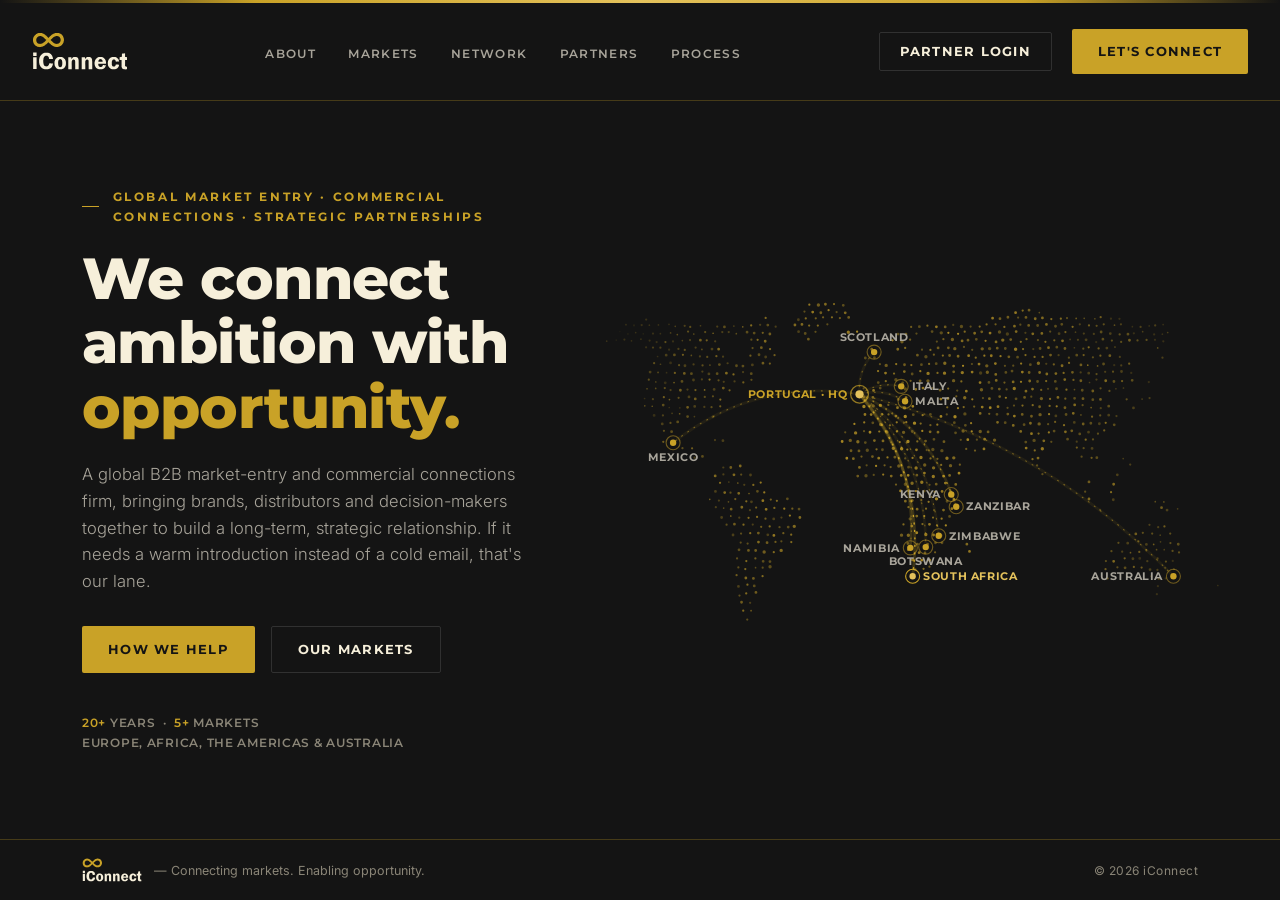
==== commit bbdb733d: "On-brand agreement PDF: letterhead on every page, cleaner print layout - Repeating iConnect letterhe" ====
--- a/index.html
+++ b/index.html
@@ -9,7 +9,7 @@
 <link rel="preconnect" href="https://fonts.googleapis.com">
 <link rel="preconnect" href="https://fonts.gstatic.com" crossorigin>
 <link href="https://fonts.googleapis.com/css2?family=Inter:wght@300;400;500;600&family=Montserrat:wght@600;700;800;900&display=swap" rel="stylesheet">
-<link rel="stylesheet" href="styles.css?v=43">
+<link rel="stylesheet" href="styles.css?v=53">
 </head>
 <body class="bg-black">
 <svg style="position:absolute;width:0;height:0;overflow:hidden;" aria-hidden="true"><symbol id="icon-logo-lockup" viewBox="0 0 306.0 122.8"><path class="logo-icon-fill" d="M 22.5,3.3 C 22.4,3.5 22.3,3.5 21,3.5 C 19.7,3.5 19.5,3.6 19.4,3.8 C 19.3,4 19.1,4.1 18.8,4.1 C 18.6,4.1 18.4,4.1 18.3,4.3 C 18.2,4.5 18,4.6 17.5,4.6 C 17,4.6 16.8,4.6 16.7,4.8 C 16.6,5 16.5,5.1 16.2,5.1 C 16,5.1 15.8,5.2 15.7,5.4 C 15.6,5.5 15.4,5.6 15.2,5.6 C 14.9,5.6 14.7,5.8 14.4,6.2 C 14.1,6.5 13.8,6.7 13.6,6.7 C 13.4,6.7 13.1,6.9 12.8,7.2 C 12.5,7.5 12.2,7.8 12,7.8 C 11.6,7.8 7.2,12.1 7.2,12.5 C 7.2,12.7 7,13 6.7,13.3 C 6.3,13.6 6.2,13.9 6.2,14.1 C 6.2,14.3 6.1,14.5 5.9,14.6 C 5.7,14.7 5.6,14.9 5.6,15.2 C 5.6,15.4 5.5,15.6 5.4,15.7 C 5.2,15.8 5.1,16 5.1,16.2 C 5.1,16.5 5,16.6 4.8,16.7 C 4.7,16.8 4.6,17 4.6,17.3 C 4.6,17.5 4.5,17.7 4.3,17.8 C 4.1,17.9 4.1,18.1 4.1,18.6 C 4.1,19.1 4,19.3 3.8,19.4 C 3.6,19.5 3.5,19.7 3.5,21 C 3.5,22.3 3.5,22.4 3.3,22.5 C 3,22.7 3,22.8 3,25.5 C 3,28.1 3,28.2 3.3,28.4 C 3.5,28.5 3.5,28.6 3.5,30.2 C 3.5,31.8 3.6,31.9 3.8,32.1 C 4,32.2 4.1,32.3 4.1,32.8 C 4.1,33.4 4.1,33.5 4.3,33.6 C 4.5,33.7 4.6,33.9 4.6,34.4 C 4.6,34.9 4.6,35.1 4.8,35.2 C 5,35.3 5.1,35.5 5.1,35.8 C 5.1,36 5.2,36.2 5.4,36.3 C 5.5,36.4 5.6,36.6 5.6,36.8 C 5.6,37.1 5.7,37.2 5.9,37.3 C 6.1,37.4 6.2,37.6 6.2,37.8 C 6.2,38.1 6.3,38.3 6.7,38.7 C 7,38.9 7.2,39.2 7.2,39.4 C 7.2,39.8 11.1,43.7 11.5,43.7 C 11.7,43.7 12,43.9 12.2,44.2 C 12.6,44.6 12.8,44.7 13.1,44.7 C 13.3,44.7 13.5,44.8 13.6,45 C 13.7,45.2 13.8,45.3 14.1,45.3 C 14.3,45.3 14.5,45.4 14.6,45.5 C 14.7,45.7 14.9,45.8 15.1,45.8 C 15.4,45.8 15.6,45.9 15.9,46.3 C 16.4,46.8 16.4,46.8 17.3,46.8 C 18,46.8 18.2,46.9 18.3,47.1 C 18.4,47.3 18.6,47.4 19.4,47.4 C 20.2,47.4 20.3,47.4 20.4,47.6 C 20.6,47.9 20.7,47.9 22.3,47.9 C 23.9,47.9 24,47.9 24.1,48.2 C 24.2,48.4 24.4,48.4 24.9,48.4 C 25.4,48.4 25.6,48.4 25.7,48.2 C 25.8,47.9 26,47.9 27.3,47.9 C 28.6,47.9 28.8,47.9 28.9,47.6 C 29,47.4 29.2,47.4 30.2,47.4 C 31.3,47.4 31.4,47.3 31.5,47.1 C 31.6,46.9 31.8,46.8 32.6,46.8 C 33.4,46.8 33.5,46.8 33.6,46.6 C 33.7,46.4 33.9,46.3 34.2,46.3 C 34.4,46.3 34.6,46.2 34.7,46.1 C 34.8,45.9 35,45.8 35.2,45.8 C 35.5,45.8 35.7,45.7 35.8,45.5 C 35.8,45.4 36,45.3 36.3,45.3 C 36.5,45.3 36.7,45.2 36.8,45 C 36.9,44.8 37.1,44.7 37.3,44.7 C 37.6,44.7 37.8,44.6 38.1,44.2 C 38.5,43.7 38.7,43.7 39.2,43.7 C 39.7,43.7 39.8,43.6 40.5,42.9 C 41,42.4 41.4,42.1 41.6,42.1 C 41.7,42.1 42.2,41.7 42.9,41 C 43.5,40.4 44,40 44.2,40 C 44.4,40 45.7,38.8 48.2,36.3 C 50.6,33.8 51.9,32.6 52.1,32.6 C 52.3,32.6 53.1,33.3 54.5,34.7 C 56.1,36.3 56.7,36.8 57,36.8 C 57.3,36.9 57.4,36.9 57.4,37.3 C 57.5,37.7 57.5,37.8 57.9,37.8 C 58.1,37.9 58.7,38.3 60.1,39.7 C 61.3,41 62,41.6 62.2,41.6 C 62.4,41.6 62.7,41.9 63.2,42.4 C 63.8,42.9 64.1,43.1 64.3,43.1 C 64.5,43.1 64.7,43.3 64.8,43.4 C 64.9,43.6 65.1,43.7 65.3,43.7 C 65.6,43.7 65.8,43.8 66.1,44.2 C 66.5,44.6 66.7,44.7 66.9,44.7 C 67.2,44.7 67.4,44.8 67.5,45 C 67.5,45.2 67.7,45.3 68,45.3 C 68.2,45.3 68.4,45.4 68.5,45.5 C 68.6,45.7 68.8,45.8 69,45.8 C 69.3,45.8 69.5,45.9 69.6,46.1 C 69.7,46.2 69.8,46.3 70.1,46.3 C 70.3,46.3 70.5,46.4 70.6,46.6 C 70.7,46.8 70.9,46.8 71.7,46.8 C 72.5,46.8 72.6,46.9 72.7,47.1 C 72.9,47.3 73,47.4 73.8,47.4 C 74.6,47.4 74.7,47.4 74.8,47.6 C 75,47.9 75.1,47.9 78.8,47.9 C 82.5,47.9 82.6,47.9 82.8,47.6 C 82.9,47.4 83,47.4 83.8,47.4 C 84.6,47.4 84.8,47.3 84.9,47.1 C 85,46.9 85.2,46.8 85.9,46.8 C 86.7,46.8 86.9,46.8 87,46.6 C 87.1,46.4 87.3,46.3 87.5,46.3 C 87.8,46.3 88,46.2 88.1,46.1 C 88.1,45.9 88.3,45.8 88.6,45.8 C 88.8,45.8 89,45.7 89.1,45.5 C 89.2,45.4 89.4,45.3 89.6,45.3 C 89.9,45.3 90.1,45.2 90.2,45 C 90.3,44.8 90.4,44.7 90.7,44.7 C 90.9,44.7 91.2,44.6 91.5,44.2 C 91.8,43.9 92.1,43.7 92.3,43.7 C 92.7,43.7 97.6,38.8 97.6,38.4 C 97.6,38.2 97.8,37.9 98.1,37.6 C 98.5,37.3 98.6,37 98.6,36.8 C 98.6,36.6 98.7,36.4 98.9,36.3 C 99.1,36.2 99.1,36 99.1,35.8 C 99.1,35.5 99.2,35.3 99.4,35.2 C 99.6,35.1 99.7,34.9 99.7,34.7 C 99.7,34.4 99.8,34.3 99.9,34.2 C 100.2,34.1 100.2,33.9 100.2,33.4 C 100.2,32.9 100.3,32.7 100.5,32.6 C 100.7,32.5 100.7,32.3 100.7,31.5 C 100.7,30.7 100.8,30.6 101,30.5 C 101.2,30.4 101.3,30.2 101.3,29.7 C 101.3,29.2 101.3,29 101.5,28.9 C 101.8,28.8 101.8,28.6 101.8,25.5 C 101.8,22.3 101.8,22.2 101.5,22 C 101.3,21.9 101.3,21.7 101.3,20.7 C 101.3,19.7 101.2,19.5 101,19.4 C 100.8,19.3 100.7,19.1 100.7,18.8 C 100.7,18.6 100.6,18.4 100.5,18.3 C 100.2,18.2 100.2,18 100.2,17.3 C 100.2,16.5 100.2,16.3 99.9,16.2 C 99.8,16.1 99.7,15.9 99.7,15.7 C 99.7,15.4 99.6,15.2 99.4,15.2 C 99.2,15.1 99.1,14.9 99.1,14.6 C 99.1,14.4 99.1,14.2 98.9,14.1 C 98.7,14 98.6,13.8 98.6,13.6 C 98.6,13.3 98.5,13.1 98.4,13 C 98.2,13 98.1,12.8 98.1,12.6 C 98.1,12.3 97.9,12 97.3,11.5 C 96.8,11 96.5,10.6 96.5,10.4 C 96.5,10 94.8,8.3 94.4,8.3 C 94.2,8.3 93.8,8 93.3,7.5 C 92.8,7 92.5,6.7 92.3,6.7 C 92.1,6.7 91.8,6.5 91.5,6.2 C 91.2,5.8 90.9,5.6 90.7,5.6 C 90.4,5.6 90.3,5.5 90.2,5.4 C 90.1,5.2 89.9,5.1 89.4,5.1 C 88.9,5.1 88.7,5.1 88.6,4.8 C 88.5,4.7 88.3,4.6 88.1,4.6 C 87.8,4.6 87.6,4.5 87.5,4.3 C 87.4,4.1 87.2,4.1 87,4.1 C 86.7,4.1 86.6,4 86.5,3.8 C 86.3,3.6 86.2,3.5 84.6,3.5 C 83,3.5 82.9,3.5 82.8,3.3 C 82.6,3 82.5,3 79.6,3 C 76.7,3 76.6,3 76.4,3.3 C 76.3,3.5 76.2,3.5 74.8,3.5 C 73.5,3.5 73.4,3.6 73.3,3.8 C 73.2,4 73,4.1 72.7,4.1 C 72.5,4.1 72.3,4.1 72.2,4.3 C 72.1,4.5 71.9,4.6 71.4,4.6 C 70.9,4.6 70.7,4.6 70.6,4.8 C 70.5,5.1 70.3,5.1 69.8,5.1 C 69.3,5.1 69.1,5.2 69,5.4 C 68.9,5.5 68.8,5.6 68.5,5.6 C 68.3,5.6 68,5.8 67.7,6.2 C 67.3,6.6 67.2,6.7 66.7,6.7 C 66.1,6.7 66,6.8 65.6,7.2 C 65.3,7.6 65,7.8 64.8,7.8 C 64.6,7.8 64.3,7.9 64,8.3 C 63.7,8.6 63.4,8.8 63.3,8.8 C 63,8.8 62.6,9.1 61.9,9.9 C 61.3,10.5 60.8,10.9 60.6,10.9 C 60.4,10.9 59.4,11.9 57.4,13.8 C 55.2,16 54.5,16.7 54.2,16.8 C 53.9,16.8 53.8,16.9 53.7,17.2 C 53.7,17.4 53.5,17.8 53.1,18.2 L 52.4,18.9 L 48.7,15.2 C 46.2,12.6 44.9,11.5 44.7,11.5 C 44.5,11.5 44,11 43.1,10.1 C 42.2,9.2 41.8,8.8 41.5,8.8 C 41.3,8.8 41.1,8.7 41,8.5 C 41,8.4 40.8,8.3 40.6,8.3 C 40.3,8.3 40,8.1 39.5,7.5 C 38.9,6.9 38.6,6.7 38.3,6.7 C 38.1,6.7 37.9,6.6 37.9,6.4 C 37.8,6.3 37.6,6.2 37.3,6.2 C 37.1,6.2 36.9,6.1 36.8,5.9 C 36.7,5.7 36.5,5.6 36.3,5.6 C 36,5.6 35.8,5.5 35.8,5.4 C 35.7,5.2 35.5,5.1 35.2,5.1 C 35,5.1 34.8,5 34.7,4.8 C 34.6,4.6 34.4,4.6 33.9,4.6 C 33.4,4.6 33.2,4.5 33.1,4.3 C 33,4.1 32.8,4.1 32.6,4.1 C 32.3,4.1 32.1,4 32.1,3.8 C 31.9,3.6 31.8,3.5 30.2,3.5 C 28.6,3.5 28.5,3.5 28.4,3.3 C 28.2,3 28.1,3 25.5,3 C 22.8,3 22.7,3 22.5,3.3 M 28.4,13.3 C 28.5,13.5 28.6,13.6 29.7,13.6 C 30.7,13.6 30.9,13.6 31,13.8 C 31.1,14 31.3,14.1 31.5,14.1 C 31.8,14.1 32,14.2 32.1,14.4 C 32.1,14.5 32.3,14.6 32.6,14.6 C 32.8,14.6 33,14.7 33.1,14.9 C 33.2,15 33.4,15.2 33.6,15.2 C 33.9,15.2 34.1,15.3 34.4,15.7 C 34.7,16 35,16.2 35.2,16.2 C 35.4,16.2 35.7,16.4 36,16.7 C 36.3,17.1 36.6,17.3 36.8,17.3 C 37,17.3 38,18.1 40.2,20.4 C 42.3,22.5 43.5,23.6 43.7,23.6 C 43.8,23.6 44.2,23.9 44.6,24.3 C 45.2,24.8 45.3,25 45.3,25.5 C 45.3,26 45.2,26.1 42,29.3 C 39.6,31.6 38.6,32.6 38.4,32.6 C 38.2,32.6 37.9,32.8 37.6,33.1 C 37.3,33.4 37,33.6 36.8,33.6 C 36.6,33.6 36.3,33.9 35.8,34.4 C 35.2,35 34.9,35.2 34.6,35.2 C 34.4,35.2 34.2,35.3 34.2,35.5 C 34.1,35.7 33.9,35.8 33.6,35.8 C 33.4,35.8 33.2,35.8 33.1,36 C 33,36.2 32.8,36.3 32.6,36.3 C 32.3,36.3 32.1,36.4 32.1,36.5 C 32,36.8 31.8,36.8 31.3,36.8 C 30.7,36.8 30.6,36.9 30.5,37.1 C 30.4,37.2 30.2,37.3 29.9,37.3 C 29.7,37.3 29.5,37.4 29.4,37.6 C 29.3,37.9 29.1,37.9 25.5,37.9 C 21.8,37.9 21.6,37.9 21.5,37.6 C 21.4,37.4 21.2,37.3 21,37.3 C 20.7,37.3 20.5,37.2 20.4,37.1 C 20.3,36.9 20.2,36.8 19.9,36.8 C 19.7,36.8 19.5,36.7 19.4,36.5 C 19.3,36.4 19.1,36.3 18.9,36.3 C 18.4,36.3 15.2,33 15.2,32.5 C 15.2,32.3 15,32.1 14.9,32.1 C 14.7,32 14.6,31.8 14.6,31.5 C 14.6,31.3 14.5,31.1 14.4,31 C 14.1,30.9 14.1,30.7 14.1,29.9 C 14.1,29.2 14.1,29 13.8,28.9 C 13.6,28.8 13.6,28.6 13.6,25.7 C 13.6,22.8 13.6,22.7 13.8,22.5 C 14.1,22.4 14.1,22.3 14.1,21.5 C 14.1,20.7 14.1,20.6 14.4,20.4 C 14.5,20.3 14.6,20.2 14.6,19.9 C 14.6,19.7 14.8,19.4 15.2,19.1 C 15.5,18.8 15.7,18.5 15.7,18.3 C 15.7,17.9 18.5,15.2 18.9,15.2 C 19.1,15.2 19.4,14.9 19.6,14.6 C 20.1,14.1 20.2,14.1 20.7,14.1 C 21.2,14.1 21.4,14 21.5,13.8 C 21.6,13.6 21.8,13.6 22.5,13.6 C 23.3,13.6 23.5,13.5 23.6,13.3 C 23.7,13.1 23.9,13 26,13 C 28.1,13 28.2,13.1 28.4,13.3 M 81.7,13.3 C 81.8,13.5 82,13.6 82.8,13.6 C 83.6,13.6 83.7,13.6 83.8,13.8 C 83.9,14 84.1,14.1 84.4,14.1 C 84.6,14.1 84.8,14.2 84.9,14.4 C 85,14.5 85.2,14.6 85.4,14.6 C 85.7,14.6 85.8,14.7 85.9,14.9 C 86,15 86.2,15.2 86.4,15.2 C 86.9,15.2 88.6,16.9 88.6,17.3 C 88.6,17.5 88.8,17.8 89.1,18.1 C 89.5,18.4 89.6,18.6 89.6,18.9 C 89.6,19.1 89.7,19.3 89.9,19.4 C 90.1,19.5 90.2,19.7 90.2,20.2 C 90.2,20.7 90.2,20.9 90.4,21 C 90.6,21.1 90.7,21.2 90.7,21.8 C 90.7,22.3 90.7,22.4 91,22.5 C 91.2,22.7 91.2,22.8 91.2,25.5 C 91.2,28.1 91.2,28.2 91,28.4 C 90.8,28.5 90.7,28.6 90.7,28.9 C 90.7,29.1 90.6,29.3 90.4,29.4 C 90.2,29.5 90.2,29.7 90.2,30.5 C 90.2,31.3 90.1,31.4 89.9,31.5 C 89.7,31.6 89.6,31.8 89.6,32 C 89.6,32.4 86.4,35.8 85.9,35.8 C 85.7,35.8 85.4,36 85.1,36.3 C 84.7,36.8 84.6,36.8 84.1,36.8 C 83.6,36.8 83.4,36.9 83.3,37.1 C 83.2,37.2 83,37.3 82.8,37.3 C 82.5,37.3 82.3,37.4 82.2,37.6 C 82.1,37.9 82,37.9 78.5,37.9 C 75.1,37.9 75,37.9 74.8,37.6 C 74.8,37.4 74.6,37.3 74.3,37.3 C 74.1,37.3 73.9,37.2 73.8,37.1 C 73.7,36.9 73.5,36.8 73,36.8 C 72.5,36.8 72.3,36.8 72.2,36.5 C 72.1,36.4 71.9,36.3 71.7,36.3 C 71.5,36.3 71.2,36.1 70.9,35.8 C 70.6,35.4 70.3,35.2 70.1,35.2 C 69.8,35.2 69.7,35.1 69.6,35 C 69.5,34.8 69.3,34.7 69.1,34.7 C 68.8,34.7 68.5,34.4 67.7,33.6 C 67.1,33 66.6,32.6 66.4,32.6 C 66.2,32.6 65,31.4 62.6,29 L 59,25.5 L 62.3,22.2 C 64.5,19.9 65.7,18.8 65.9,18.8 C 66.1,18.8 66.5,18.5 67.2,17.8 C 67.9,17 68.3,16.7 68.6,16.7 C 68.8,16.7 69,16.6 69,16.5 C 69.1,16.3 69.3,16.2 69.5,16.2 C 69.8,16.2 70,16 70.4,15.7 C 70.7,15.3 70.9,15.2 71.2,15.2 C 71.4,15.2 71.6,15 71.7,14.9 C 71.8,14.7 72,14.6 72.2,14.6 C 72.5,14.6 72.6,14.5 72.7,14.4 C 72.8,14.1 73,14.1 73.5,14.1 C 74,14.1 74.2,14 74.3,13.8 C 74.4,13.6 74.6,13.6 75.4,13.6 C 76.2,13.6 76.3,13.5 76.4,13.3 C 76.6,13.1 76.7,13 79.1,13 C 81.4,13 81.6,13.1 81.7,13.3"/><path d="M 3.6,65.5 C 3.6,65.6 3.5,68.1 3.6,71 L 3.6,76.4 L 9.1,76.4 L 14.6,76.4 L 14.6,70.9 L 14.6,65.4 L 9.1,65.4 C 4.8,65.3 3.6,65.4 3.6,65.5 M 41.6,66.1 C 41.4,66.4 41.3,66.4 40.2,66.4 C 39.2,66.4 39,66.4 38.9,66.7 C 38.8,66.9 38.6,66.9 38.1,66.9 C 37.6,66.9 37.4,67 37.3,67.2 C 37.2,67.4 37.1,67.5 36.8,67.5 C 36.6,67.5 36.4,67.5 36.3,67.7 C 36.2,67.9 36,68 35.8,68 C 35.5,68 35.3,68.1 35.2,68.2 C 35.1,68.4 34.9,68.5 34.7,68.5 C 34.4,68.5 34.3,68.6 34.2,68.8 C 34.1,68.9 33.9,69 33.7,69 C 33.4,69 33.1,69.3 32.6,69.8 C 32.1,70.3 31.7,70.6 31.5,70.6 C 31.2,70.6 28.4,73.4 28.4,73.8 C 28.4,74 28,74.4 27.6,74.8 C 27,75.4 26.8,75.7 26.8,76 C 26.8,76.2 26.7,76.4 26.5,76.4 C 26.3,76.5 26.2,76.7 26.2,77 C 26.2,77.2 26.2,77.4 26,77.5 C 25.8,77.6 25.7,77.8 25.7,78 C 25.7,78.3 25.6,78.5 25.5,78.5 C 25.3,78.6 25.2,78.8 25.2,79.1 C 25.2,79.3 25.1,79.5 24.9,79.6 C 24.8,79.7 24.7,79.9 24.7,80.1 C 24.7,80.4 24.6,80.6 24.4,80.7 C 24.2,80.8 24.1,80.9 24.1,81.5 C 24.1,82 24.1,82.1 23.9,82.2 C 23.6,82.4 23.6,82.5 23.6,83.3 C 23.6,84.1 23.6,84.2 23.3,84.4 C 23.1,84.5 23.1,84.6 23.1,85.7 C 23.1,86.7 23,86.9 22.8,87 C 22.6,87.1 22.5,87.3 22.5,92.5 C 22.5,97.8 22.6,98 22.8,98.1 C 23,98.2 23.1,98.4 23.1,99.7 C 23.1,101 23.1,101.1 23.3,101.3 C 23.6,101.4 23.6,101.5 23.6,102.3 C 23.6,103.1 23.6,103.3 23.9,103.4 C 24.1,103.5 24.1,103.7 24.1,104.2 C 24.1,104.7 24.2,104.9 24.4,105 C 24.6,105.1 24.7,105.2 24.7,105.5 C 24.7,105.7 24.8,105.9 24.9,106 C 25.1,106.1 25.2,106.3 25.2,106.5 C 25.2,106.8 25.3,107 25.5,107.1 C 25.6,107.2 25.7,107.3 25.7,107.6 C 25.7,107.9 25.8,108 26,108.1 C 26.1,108.2 26.2,108.4 26.2,108.6 C 26.2,108.9 26.4,109.1 26.8,109.4 C 27.1,109.7 27.3,110 27.3,110.2 C 27.3,110.4 27.6,110.8 28.1,111.3 C 28.6,111.8 28.9,112.2 28.9,112.4 C 28.9,112.7 29.6,113.4 29.9,113.4 C 30.1,113.4 30.6,113.8 31.3,114.5 C 32,115.2 32.4,115.5 32.6,115.5 C 32.8,115.5 33.1,115.7 33.4,116.1 C 33.7,116.4 33.9,116.6 34.2,116.6 C 34.4,116.6 34.6,116.7 34.7,116.8 C 34.8,117 35,117.1 35.2,117.1 C 35.5,117.1 35.7,117.2 35.8,117.4 C 35.8,117.5 36,117.6 36.3,117.6 C 36.5,117.6 36.7,117.7 36.8,117.9 C 36.9,118.1 37.1,118.2 37.6,118.2 C 38.1,118.2 38.3,118.2 38.4,118.4 C 38.5,118.7 38.7,118.7 39.5,118.7 C 40.2,118.7 40.4,118.7 40.5,119 C 40.6,119.2 40.8,119.2 45.5,119.2 C 50.3,119.2 50.4,119.2 50.5,119 C 50.7,118.7 50.8,118.7 51.6,118.7 C 52.4,118.7 52.5,118.7 52.7,118.4 C 52.8,118.2 52.9,118.2 53.5,118.2 C 54,118.2 54.1,118.1 54.2,117.9 C 54.3,117.7 54.5,117.6 54.8,117.6 C 55,117.6 55.2,117.5 55.3,117.4 C 55.4,117.2 55.6,117.1 56.1,117.1 C 56.6,117.1 56.7,117.1 57.1,116.6 C 57.5,116.2 57.7,116.1 57.9,116.1 C 58.2,116.1 58.4,115.9 58.7,115.5 C 59,115.2 59.3,115 59.5,115 C 59.9,115 62.2,112.7 62.2,112.3 C 62.2,112.2 62.5,111.8 63,111.3 C 63.5,110.8 63.8,110.4 63.8,110.2 C 63.8,110 63.9,109.8 64,109.7 C 64.2,109.6 64.3,109.4 64.3,109.2 C 64.3,108.9 64.4,108.7 64.5,108.7 C 64.7,108.6 64.8,108.4 64.8,108.1 C 64.8,107.9 64.9,107.7 65.1,107.6 C 65.3,107.5 65.3,107.3 65.3,106.8 C 65.3,106.3 65.4,106.1 65.6,106 C 65.8,105.9 65.9,105.7 65.9,105.2 C 65.9,104.7 65.9,104.5 66.1,104.4 C 66.4,104.3 66.4,104.2 66.4,103.1 C 66.4,102.1 66.4,101.9 66.7,101.8 C 66.9,101.7 66.9,101.5 66.9,101.2 C 66.9,100.8 66.8,100.8 66.2,100.8 C 65.6,100.7 65.4,100.7 65.3,100.5 C 65.2,100.2 65,100.2 60.8,100.2 C 56.6,100.2 56.5,100.2 56.4,99.9 C 56.2,99.7 56.1,99.7 55.8,99.7 C 55.4,99.7 55.4,99.8 55.3,100.2 C 55.3,100.4 55.2,100.7 55,100.7 C 54.8,100.8 54.8,101 54.8,101.5 C 54.8,102 54.7,102.2 54.5,102.3 C 54.3,102.4 54.2,102.6 54.2,103.1 C 54.2,103.6 54.2,103.8 54,103.9 C 53.8,104 53.7,104.2 53.7,104.4 C 53.7,104.7 53.6,104.9 53.5,105 C 53.3,105 53.2,105.2 53.2,105.4 C 53.2,105.9 50.4,108.7 50,108.7 C 49.8,108.7 49.6,108.8 49.5,108.9 C 49.4,109.1 49.2,109.2 48.7,109.2 C 48.2,109.2 48,109.2 47.9,109.4 C 47.8,109.7 47.6,109.7 45.8,109.7 C 44,109.7 43.8,109.7 43.7,109.4 C 43.6,109.2 43.4,109.2 42.9,109.2 C 42.4,109.2 42.2,109.1 42.1,108.9 C 42,108.7 41.8,108.7 41.6,108.7 C 41.3,108.7 41.1,108.6 41,108.4 C 41,108.2 40.8,108.1 40.6,108.1 C 40.1,108.1 38.9,106.9 38.9,106.5 C 38.9,106.3 38.7,106 38.4,105.8 C 38,105.4 37.9,105.2 37.9,104.9 C 37.9,104.7 37.8,104.5 37.6,104.4 C 37.4,104.3 37.3,104.2 37.3,103.6 C 37.3,103.1 37.3,103 37.1,102.8 C 36.8,102.7 36.8,102.6 36.8,101.8 C 36.8,101 36.8,100.9 36.5,100.7 C 36.3,100.6 36.3,100.5 36.3,98.9 C 36.3,97.3 36.3,97.2 36,97 C 35.8,96.9 35.8,96.8 35.8,93.1 C 35.8,89.4 35.8,89.2 36,89.1 C 36.3,89 36.3,88.8 36.3,87 C 36.3,85.2 36.3,85 36.5,84.9 C 36.8,84.8 36.8,84.6 36.8,83.8 C 36.8,83 36.8,82.9 37.1,82.8 C 37.2,82.7 37.3,82.5 37.3,82.2 C 37.3,82 37.4,81.8 37.6,81.7 C 37.8,81.6 37.9,81.4 37.9,80.9 C 37.9,80.4 37.9,80.3 38.4,79.9 C 38.7,79.6 38.9,79.3 38.9,79.1 C 38.9,78.7 40.7,77 41.1,77 C 41.3,77 41.5,76.9 41.6,76.7 C 41.7,76.5 41.8,76.4 42.1,76.4 C 42.3,76.4 42.5,76.3 42.6,76.2 C 42.8,75.9 42.9,75.9 45.8,75.9 C 48.7,75.9 48.8,75.9 49,76.2 C 49,76.3 49.2,76.4 49.4,76.4 C 49.9,76.4 52.7,79.2 52.7,79.7 C 52.7,79.9 52.8,80.1 52.9,80.1 C 53.1,80.2 53.2,80.4 53.2,80.9 C 53.2,81.4 53.2,81.6 53.5,81.7 C 53.7,81.8 53.7,82 53.7,82.8 C 53.7,83.6 53.8,83.7 54,83.8 C 54.2,83.9 54.2,84.1 54.3,85.2 L 54.3,86.4 L 58.2,86.4 C 61.9,86.5 62,86.5 62.2,86.2 C 62.3,86 62.5,85.9 64.6,85.9 L 66.9,85.9 L 66.9,85.2 C 66.9,84.6 66.9,84.5 66.7,84.4 C 66.4,84.2 66.4,84.1 66.4,83 C 66.4,82 66.4,81.8 66.1,81.7 C 65.9,81.6 65.9,81.4 65.9,80.7 C 65.9,79.9 65.8,79.7 65.6,79.6 C 65.4,79.5 65.3,79.3 65.3,78.8 C 65.3,78.3 65.3,78.1 65.1,78 C 64.9,77.9 64.8,77.7 64.8,77.5 C 64.8,77.2 64.7,77.1 64.5,77 C 64.4,76.9 64.3,76.7 64.3,76.4 C 64.3,76.2 64.2,76 64,75.9 C 63.8,75.8 63.8,75.6 63.8,75.4 C 63.8,75.1 63.7,74.9 63.5,74.8 C 63.3,74.8 63.2,74.6 63.2,74.4 C 63.2,74.1 63,73.8 62.4,73.3 C 61.9,72.8 61.6,72.4 61.6,72.2 C 61.6,71.8 59.9,70.1 59.5,70.1 C 59.3,70.1 59,69.9 58.7,69.6 C 58.4,69.2 58.2,69 57.9,69 C 57.7,69 57.5,68.9 57.1,68.5 C 56.8,68.1 56.6,68 56.3,68 C 56.1,68 55.9,67.9 55.8,67.7 C 55.7,67.5 55.6,67.5 55,67.5 C 54.5,67.5 54.3,67.4 54.2,67.2 C 54.1,67 54,66.9 53.5,66.9 C 52.9,66.9 52.8,66.9 52.7,66.7 C 52.5,66.4 52.4,66.4 51.1,66.4 C 49.8,66.4 49.6,66.4 49.5,66.1 C 49.4,65.9 49.2,65.9 45.5,65.9 C 41.8,65.9 41.7,65.9 41.6,66.1 M 294.6,68.2 C 294.5,68.5 294.4,68.5 291.4,68.5 C 288.6,68.5 288.4,68.5 288.3,68.8 C 288.2,68.9 288,69 287.8,69 C 287.6,69 287.3,69.2 287.1,69.4 L 286.7,69.8 L 286.7,73.1 C 286.7,76.1 286.7,76.3 286.4,76.4 C 286.2,76.6 286.2,76.7 286.1,78.3 L 286.1,80.1 L 282.7,80.1 L 279.4,80.2 L 279.4,84.6 L 279.4,89 L 282.5,89.1 L 285.6,89.2 L 285.6,100.4 C 285.6,111.5 285.6,111.7 285.9,111.8 C 286.1,111.9 286.2,112.1 286.2,112.6 C 286.2,113.1 286.2,113.3 286.4,113.4 C 286.6,113.5 286.7,113.7 286.7,114.2 C 286.7,114.7 286.7,114.9 287.2,115.3 C 287.5,115.6 287.7,115.8 287.7,116 C 287.7,116.4 288.4,117.1 288.8,117.1 C 289,117.1 289.3,117.3 289.6,117.6 C 290,118.1 290.1,118.2 290.7,118.2 C 291.2,118.2 291.3,118.2 291.4,118.4 C 291.5,118.6 291.7,118.7 292.2,118.7 C 292.8,118.7 292.9,118.7 293,119 C 293.2,119.2 293.3,119.2 295.1,119.2 C 297,119.2 297.1,119.2 297.3,119.5 C 297.5,119.9 298.6,119.9 298.8,119.5 C 299,119.2 299.1,119.2 301,119.2 L 303,119.2 L 303,115 L 303,110.8 L 301.8,110.8 C 300.7,110.8 300.5,110.7 300.4,110.5 C 300.3,110.3 300.1,110.2 299.4,110.2 C 298.6,110.2 298.6,110.2 297.9,109.6 C 297.5,109.1 297.3,108.8 297.3,108.6 C 297.3,108.4 297.1,108.2 297,108.1 C 296.7,108 296.7,107.9 296.8,98.6 L 296.8,89.2 L 299.9,89.1 L 303,89 L 303,84.6 L 303,80.2 L 299.9,80.1 L 296.8,80.1 L 296.7,74.1 L 296.7,68 L 295.7,68 C 294.9,68 294.7,68 294.6,68.2 M 84.9,79.9 C 84.8,80.1 84.6,80.1 84.1,80.1 C 83.6,80.1 83.4,80.2 83.3,80.4 C 83.2,80.6 83,80.7 82.5,80.7 C 82,80.7 81.8,80.7 81.7,80.9 C 81.6,81.1 81.4,81.2 81.2,81.2 C 81,81.2 80.7,81.3 80.4,81.7 C 80.1,82 79.8,82.2 79.6,82.2 C 79.2,82.2 74.8,86.6 74.8,87.1 C 74.8,87.2 74.7,87.4 74.6,87.5 C 74.4,87.6 74.3,87.8 74.3,88 C 74.3,88.3 74.2,88.5 73.8,88.8 C 73.3,89.3 73.3,89.4 73.3,89.9 C 73.3,90.4 73.2,90.6 73,90.7 C 72.8,90.8 72.7,91 72.7,91.5 C 72.7,92 72.7,92.2 72.5,92.3 C 72.2,92.4 72.2,92.6 72.2,93.3 C 72.2,94.1 72.2,94.3 71.9,94.4 C 71.7,94.5 71.7,94.7 71.7,99.1 C 71.7,103.6 71.7,103.8 71.9,103.9 C 72.2,104 72.2,104.2 72.2,105.2 C 72.2,106.3 72.2,106.4 72.5,106.5 C 72.7,106.6 72.7,106.8 72.7,107.3 C 72.7,107.9 72.8,108 73,108.1 C 73.2,108.2 73.3,108.4 73.3,108.7 C 73.3,108.9 73.4,109.1 73.5,109.2 C 73.7,109.3 73.8,109.5 73.8,109.7 C 73.8,110 73.9,110.1 74.1,110.2 C 74.2,110.3 74.3,110.5 74.3,110.8 C 74.3,111 74.4,111.2 74.6,111.3 C 74.7,111.4 74.8,111.6 74.8,111.8 C 74.8,112.2 79.7,117.1 80.2,117.1 C 80.4,117.1 80.6,117.2 80.7,117.4 C 80.8,117.5 80.9,117.6 81.2,117.6 C 81.4,117.6 81.6,117.7 81.7,117.9 C 81.8,118.1 82,118.2 82.5,118.2 C 83,118.2 83.2,118.2 83.3,118.4 C 83.4,118.6 83.6,118.7 84.1,118.7 C 84.6,118.7 84.8,118.7 84.9,119 C 85,119.2 85.2,119.2 89.6,119.2 C 94.1,119.2 94.3,119.2 94.4,119 C 94.5,118.7 94.7,118.7 95.2,118.7 C 95.7,118.7 95.9,118.6 96,118.4 C 96.1,118.2 96.3,118.2 96.8,118.2 C 97.3,118.2 97.5,118.1 97.6,117.9 C 97.7,117.7 97.8,117.6 98.1,117.6 C 98.3,117.6 98.5,117.5 98.6,117.4 C 98.7,117.2 98.9,117.1 99.1,117.1 C 99.4,117.1 99.6,117 99.9,116.6 C 100.2,116.3 100.5,116.1 100.7,116.1 C 101.1,116.1 103.9,113.3 103.9,112.9 C 103.9,112.7 104.2,112.3 104.7,111.8 C 105.3,111.3 105.5,111 105.5,110.7 C 105.5,110.5 105.6,110.3 105.8,110.2 C 105.9,110.1 106,110 106,109.7 C 106,109.5 106.1,109.3 106.3,109.2 C 106.5,109.1 106.5,108.9 106.5,108.7 C 106.5,108.4 106.6,108.2 106.8,108.1 C 107,108 107.1,107.9 107.1,107.3 C 107.1,106.8 107.1,106.6 107.3,106.5 C 107.6,106.4 107.6,106.3 107.6,105.5 C 107.6,104.7 107.6,104.5 107.9,104.4 C 108.1,104.3 108.1,104.2 108.1,99.7 C 108.1,95.2 108.1,95.1 107.9,94.9 C 107.6,94.8 107.6,94.6 107.6,93.9 C 107.6,93.1 107.6,92.9 107.3,92.8 C 107.1,92.7 107.1,92.5 107.1,92 C 107.1,91.5 107,91.3 106.8,91.2 C 106.6,91.1 106.5,90.9 106.5,90.4 C 106.5,89.9 106.5,89.7 106.3,89.6 C 106.1,89.5 106,89.4 106,89.1 C 106,88.9 105.9,88.7 105.8,88.6 C 105.6,88.5 105.5,88.3 105.5,88.1 C 105.5,87.8 105.3,87.6 105,87.3 C 104.6,87 104.4,86.7 104.4,86.5 C 104.4,86.1 101.1,82.8 100.7,82.8 C 100.5,82.8 100.2,82.6 99.9,82.2 C 99.6,81.9 99.4,81.7 99.1,81.7 C 98.9,81.7 98.7,81.6 98.6,81.5 C 98.5,81.3 98.3,81.2 98.1,81.2 C 97.8,81.2 97.7,81.1 97.6,80.9 C 97.5,80.7 97.3,80.7 96.8,80.7 C 96.3,80.7 96.1,80.6 96,80.4 C 95.9,80.2 95.7,80.1 95.2,80.1 C 94.7,80.1 94.5,80.1 94.4,79.9 C 94.3,79.6 94.1,79.6 89.6,79.6 C 85.2,79.6 85,79.6 84.9,79.9 M 90.7,86.7 C 90.8,86.9 91,87 91.5,87 C 92,87 92.2,87.1 92.3,87.3 C 92.4,87.4 92.6,87.5 92.8,87.5 C 93.2,87.5 94.9,89.2 94.9,89.7 C 94.9,89.9 95,90.1 95.2,90.2 C 95.4,90.3 95.4,90.4 95.4,91 C 95.4,91.5 95.5,91.6 95.7,91.8 C 96,91.9 96,92 96,93.3 C 96,94.6 96,94.8 96.2,94.9 C 96.5,95.1 96.5,95.2 96.5,99.7 C 96.5,104.2 96.5,104.3 96.2,104.4 C 96,104.5 96,104.7 96,105.8 C 96,106.8 96,107 95.7,107.1 C 95.5,107.2 95.4,107.3 95.4,107.8 C 95.4,108.4 95.4,108.5 94.9,108.9 C 94.6,109.2 94.4,109.5 94.4,109.7 C 94.4,110.1 93.2,111.3 92.8,111.3 C 92.6,111.3 92.4,111.4 92.3,111.6 C 92.2,111.8 92,111.8 91.5,111.8 C 91,111.8 90.8,111.9 90.7,112.1 C 90.6,112.3 90.4,112.4 89.6,112.4 C 88.9,112.4 88.7,112.3 88.6,112.1 C 88.5,111.9 88.3,111.8 87.8,111.8 C 87.3,111.8 87.2,111.8 86.1,110.6 C 85.2,109.8 84.9,109.4 84.9,109.1 C 84.9,108.9 84.8,108.7 84.6,108.7 C 84.4,108.6 84.4,108.4 84.4,107.9 C 84.4,107.3 84.3,107.2 84.1,107.1 C 83.9,106.9 83.8,106.8 83.8,105.5 C 83.8,104.2 83.8,104 83.6,103.9 C 83.3,103.8 83.3,103.6 83.3,99.1 C 83.3,94.7 83.3,94.5 83.6,94.4 C 83.8,94.3 83.8,94.1 83.8,93.1 C 83.8,92 83.9,91.9 84.1,91.8 C 84.3,91.6 84.4,91.5 84.4,91 C 84.4,90.4 84.4,90.3 84.6,90.2 C 84.8,90.1 84.9,89.9 84.9,89.7 C 84.9,89.5 85.2,89 86.1,88.2 L 87.2,87 L 88.1,87 C 88.8,87 89,87 89.1,86.7 C 89.2,86.5 89.4,86.5 89.9,86.5 C 90.4,86.5 90.6,86.5 90.7,86.7 M 133.5,79.9 C 133.4,80.1 133.2,80.1 132.7,80.1 C 132.2,80.1 132,80.2 131.9,80.4 C 131.8,80.6 131.6,80.7 131.4,80.7 C 131.1,80.7 130.9,80.8 130.8,80.9 C 130.8,81.1 130.6,81.2 130.4,81.2 C 129.9,81.2 128.2,82.9 128.2,83.3 C 128.2,83.5 127.9,83.9 127.4,84.3 C 126.9,84.9 126.6,85.2 126.6,85.5 C 126.6,85.8 126.5,85.9 126.1,85.9 L 125.6,85.9 L 125.6,83 L 125.5,80.2 L 120.5,80.2 L 115.6,80.2 L 115.6,99.4 L 115.6,118.6 L 121.1,118.6 L 126.6,118.6 L 126.6,106.1 C 126.6,93.6 126.6,93.5 126.9,93.3 C 127.1,93.2 127.1,93.1 127.1,92.5 C 127.1,92 127.2,91.9 127.4,91.8 C 127.6,91.7 127.7,91.5 127.7,91.2 C 127.7,91 127.8,90.8 127.9,90.7 C 128.1,90.6 128.2,90.4 128.2,90.2 C 128.2,89.8 128.9,89.1 129.3,89.1 C 129.5,89.1 129.7,89 129.8,88.8 C 129.9,88.7 130.1,88.6 130.3,88.6 C 130.6,88.6 130.8,88.5 130.8,88.3 C 131,88.1 131.1,88.1 132.4,88.1 C 133.7,88.1 133.9,88.1 134,88.3 C 134.1,88.5 134.3,88.6 134.5,88.6 C 134.8,88.6 135,88.7 135.1,88.8 C 135.2,89 135.4,89.1 135.6,89.1 C 136,89.2 136.1,89.2 136.1,89.6 C 136.1,89.8 136.3,90.1 136.7,90.4 L 137.2,90.9 L 137.2,92.1 C 137.2,93.1 137.2,93.2 137.4,93.3 C 137.7,93.5 137.7,93.6 137.7,106.1 L 137.8,118.6 L 143.3,118.6 L 148.7,118.6 L 148.8,104.5 C 148.8,90.4 148.8,90.3 148.5,90.2 C 148.3,90 148.3,89.9 148.3,88.6 C 148.3,87.3 148.3,87.1 148,87 C 147.8,86.9 147.8,86.7 147.8,86.2 C 147.8,85.7 147.7,85.5 147.5,85.4 C 147.3,85.3 147.2,85.1 147.2,84.9 C 147.2,84.6 147.1,84.4 147,84.4 C 146.8,84.3 146.7,84.1 146.7,83.9 C 146.7,83.4 145,81.7 144.6,81.7 C 144.4,81.7 144.1,81.5 143.8,81.2 C 143.4,80.7 143.3,80.7 142.7,80.7 C 142.2,80.7 142,80.6 141.9,80.4 C 141.8,80.2 141.7,80.1 141.1,80.1 C 140.6,80.1 140.5,80.1 140.4,79.9 C 140.2,79.6 140.1,79.6 136.9,79.6 C 133.8,79.6 133.6,79.6 133.5,79.9 M 176.3,79.9 C 176.2,80 176,80.1 175.7,80.1 C 175.5,80.1 175.3,80.2 175.2,80.4 C 175.1,80.6 174.9,80.7 174.7,80.7 C 174.4,80.7 174.3,80.8 174.2,80.9 C 174.1,81.1 173.9,81.2 173.7,81.2 C 173.3,81.2 171,83.4 171,83.9 C 171,84 170.8,84.3 170.5,84.6 C 170.1,84.9 169.9,85.2 169.9,85.4 C 169.9,85.7 169.3,86.5 169.1,86.5 C 168.9,86.5 168.9,85.7 168.9,83.3 L 168.8,80.2 L 163.6,80.2 L 158.4,80.2 L 158.4,99.4 L 158.4,118.6 L 164.1,118.6 L 169.9,118.6 L 169.9,105.8 C 169.9,93.1 169.9,93 170.2,92.8 C 170.4,92.7 170.5,92.5 170.5,92 C 170.5,91.5 170.5,91.4 171,91 C 171.3,90.7 171.5,90.4 171.5,90.2 C 171.5,89.8 172.2,89.1 172.6,89.1 C 172.8,89.1 173,89 173.1,88.8 C 173.2,88.7 173.4,88.6 173.6,88.6 C 173.9,88.6 174.1,88.5 174.2,88.3 C 174.3,88.1 174.4,88.1 175.7,88.1 C 177.1,88.1 177.2,88.1 177.3,88.3 C 177.4,88.5 177.6,88.6 177.8,88.6 C 178,88.6 178.4,88.9 179.1,89.5 C 179.7,90.2 180,90.5 180,90.7 C 180,90.9 180.1,91.1 180.2,91.2 C 180.5,91.4 180.5,91.5 180.5,105 L 180.6,118.6 L 186.3,118.6 L 192.1,118.6 L 192.1,106.1 C 192.1,93.6 192.1,93.5 191.9,93.3 C 191.6,93.2 191.6,93.1 191.6,90.7 C 191.6,88.3 191.6,88.2 191.3,88.1 C 191.1,87.9 191.1,87.8 191.1,87 C 191.1,86.2 191,86.1 190.8,85.9 C 190.6,85.8 190.5,85.7 190.5,85.4 C 190.5,85.2 190.4,85 190.3,84.9 C 190.1,84.8 190,84.6 190,84.4 C 190,84.1 189.9,83.9 189.7,83.8 C 189.6,83.7 189.5,83.6 189.5,83.4 C 189.5,82.9 188.8,82.2 188.4,82.2 C 188.2,82.2 187.9,82 187.6,81.7 C 187.3,81.3 187.1,81.2 186.8,81.2 C 186.6,81.2 186.4,81.1 186.3,80.9 C 186.2,80.8 186,80.7 185.8,80.7 C 185.5,80.7 185.4,80.6 185.3,80.4 C 185.2,80.2 185,80.1 184.5,80.1 C 184,80.1 183.8,80.1 183.7,79.9 C 183.5,79.6 183.4,79.6 180,79.6 C 176.6,79.6 176.4,79.6 176.3,79.9 M 213.8,79.9 C 213.7,80.1 213.5,80.1 212.7,80.1 C 212,80.1 211.8,80.2 211.7,80.4 C 211.6,80.6 211.4,80.7 211.1,80.7 C 210.9,80.7 210.7,80.8 210.6,80.9 C 210.5,81.1 210.3,81.2 210.1,81.2 C 209.8,81.2 209.7,81.3 209.6,81.5 C 209.5,81.6 209.3,81.7 209,81.7 C 208.8,81.7 208.6,81.8 208.5,82 C 208.4,82.1 208.2,82.2 208,82.2 C 207.6,82.2 203.2,86.6 203.2,87 C 203.2,87.2 203,87.5 202.7,87.8 C 202.3,88.1 202.2,88.4 202.2,88.6 C 202.2,88.8 202.1,89 201.9,89.1 C 201.7,89.2 201.6,89.4 201.6,89.6 C 201.6,89.9 201.5,90.1 201.4,90.2 C 201.2,90.3 201.1,90.4 201.1,91 C 201.1,91.5 201.1,91.6 200.8,91.8 C 200.6,91.9 200.6,92 200.6,92.5 C 200.6,93.1 200.5,93.2 200.3,93.3 C 200.1,93.5 200.1,93.6 200.1,94.7 C 200.1,95.7 200,95.9 199.8,96 C 199.5,96.1 199.5,96.3 199.5,99.9 C 199.5,103.6 199.5,103.8 199.8,103.9 C 200,104 200.1,104.2 200.1,105 C 200.1,105.7 200.1,105.9 200.3,106 C 200.5,106.1 200.6,106.3 200.6,106.8 C 200.6,107.3 200.6,107.5 200.8,107.6 C 201.1,107.7 201.1,107.9 201.1,108.4 C 201.1,108.9 201.2,109.1 201.4,109.2 C 201.5,109.3 201.6,109.5 201.6,109.7 C 201.6,109.9 201.8,110.2 202.2,110.5 C 202.5,110.8 202.7,111.1 202.7,111.3 C 202.7,111.5 202.9,111.8 203.2,112.1 C 203.5,112.4 203.7,112.7 203.7,112.9 C 203.7,113.3 206,115.5 206.4,115.5 C 206.6,115.5 207,115.8 207.4,116.3 C 208,116.9 208.3,117.1 208.6,117.1 C 208.8,117.1 209,117.2 209,117.4 C 209.1,117.5 209.3,117.6 209.6,117.6 C 209.8,117.6 210,117.7 210.1,117.9 C 210.2,118.1 210.4,118.2 210.9,118.2 C 211.4,118.2 211.6,118.2 211.7,118.4 C 211.8,118.6 212,118.7 212.5,118.7 C 213,118.7 213.2,118.7 213.3,119 C 213.4,119.2 213.5,119.2 218.3,119.2 C 223,119.2 223.2,119.2 223.3,119 C 223.4,118.7 223.6,118.7 224.1,118.7 C 224.6,118.7 224.8,118.6 224.9,118.4 C 225,118.2 225.2,118.2 225.7,118.2 C 226.2,118.2 226.4,118.1 226.5,117.9 C 226.6,117.7 226.7,117.6 227,117.6 C 227.2,117.6 227.4,117.5 227.5,117.4 C 227.6,117.2 227.8,117.1 228,117.1 C 228.2,117.1 228.6,116.9 229.1,116.3 C 229.6,115.8 230,115.5 230.1,115.5 C 230.5,115.5 231.7,114.3 231.7,113.9 C 231.7,113.8 232.1,113.4 232.5,112.9 C 233.1,112.3 233.3,112 233.3,111.8 C 233.3,111.6 233.4,111.4 233.6,111.3 C 233.8,111.2 233.9,111 233.9,110.8 C 233.9,110.5 234,110.3 234.1,110.2 C 234.3,110.1 234.4,110 234.4,109.7 C 234.4,109.5 234.5,109.3 234.7,109.2 C 234.8,109.1 234.9,108.9 234.9,108.7 C 234.9,108.4 235,108.2 235.2,108.1 C 235.4,108 235.4,107.9 235.4,107.6 C 235.4,107.3 235.5,107.2 235.7,107.1 C 235.9,107 236,106.8 235.9,106.5 L 235.9,106.1 L 232.8,106 C 229.9,106 229.8,106 229.6,105.8 C 229.5,105.5 229.4,105.5 227.8,105.5 C 226.2,105.5 226.2,105.5 225.8,105.9 C 225.5,106.2 225.4,106.4 225.4,106.9 C 225.4,107.3 225.3,107.5 225.1,107.6 C 225,107.7 224.9,107.9 224.9,108.1 C 224.9,108.5 222.6,110.8 222.2,110.8 C 222,110.8 221.8,110.9 221.7,111 C 221.6,111.3 221.4,111.3 220.7,111.3 C 219.9,111.3 219.7,111.3 219.6,111.6 C 219.5,111.8 219.3,111.8 218.8,111.8 C 218.3,111.8 218.1,111.8 218,111.6 C 217.9,111.3 217.7,111.3 217,111.3 C 216.2,111.3 216,111.3 215.9,111 C 215.8,110.9 215.6,110.8 215.4,110.8 C 215,110.8 212.2,108 212.2,107.5 C 212.2,107.3 212.1,107.2 211.9,107.1 C 211.7,107 211.7,106.8 211.7,105.8 C 211.7,104.7 211.6,104.5 211.4,104.4 C 211.2,104.3 211.1,104.2 211.1,103.2 C 211.1,102.1 211.2,102 211.5,101.6 L 211.9,101.3 L 223.9,101.2 L 235.9,101.2 L 235.9,98.1 C 236,95.2 236,95.1 235.7,94.9 C 235.5,94.8 235.4,94.6 235.4,93.9 C 235.4,93.1 235.4,92.9 235.2,92.8 C 235,92.7 234.9,92.5 234.9,91.8 C 234.9,91 234.9,90.8 234.7,90.7 C 234.5,90.6 234.4,90.4 234.4,90.2 C 234.4,89.9 234.3,89.7 234.1,89.6 C 234,89.5 233.9,89.4 233.9,89.1 C 233.9,88.9 233.8,88.7 233.6,88.6 C 233.4,88.5 233.3,88.3 233.3,88.1 C 233.3,87.8 233.2,87.6 233.1,87.5 C 232.9,87.4 232.8,87.2 232.8,87.1 C 232.8,86.6 228.5,82.2 228,82.2 C 227.8,82.2 227.6,82.1 227.5,82 C 227.4,81.8 227.2,81.7 227,81.7 C 226.7,81.7 226.6,81.6 226.5,81.5 C 226.4,81.3 226.2,81.2 225.9,81.2 C 225.7,81.2 225.5,81.1 225.4,80.9 C 225.3,80.8 225.1,80.7 224.9,80.7 C 224.6,80.7 224.4,80.6 224.4,80.4 C 224.2,80.2 224.1,80.1 223.3,80.1 C 222.5,80.1 222.4,80.1 222.2,79.9 C 222.1,79.6 222,79.6 218,79.6 C 214.1,79.6 213.9,79.6 213.8,79.9 M 219.6,86.7 C 219.7,87 219.9,87 220.6,87 L 221.5,87 L 222.6,88.2 C 223.5,89 223.8,89.5 223.8,89.7 C 223.8,89.9 223.9,90.1 224.1,90.2 C 224.3,90.3 224.4,90.4 224.4,90.7 C 224.4,90.9 224.4,91.1 224.6,91.2 C 224.9,91.3 224.9,91.5 224.9,92.5 C 224.9,93.6 224.9,93.7 225.2,93.9 L 225.5,94.1 L 225.1,94.5 L 224.6,94.9 L 218.2,94.9 L 211.7,94.9 L 211.7,93.4 C 211.7,92 211.7,91.9 211.9,91.8 C 212.1,91.7 212.2,91.5 212.2,91.2 C 212.2,91 212.3,90.8 212.5,90.7 C 212.6,90.6 212.7,90.4 212.7,90.2 C 212.7,89.9 212.8,89.7 213,89.6 C 213.2,89.6 213.3,89.4 213.3,89.2 C 213.3,88.7 213.9,88.1 214.3,88.1 C 214.5,88.1 214.8,87.9 215.1,87.5 C 215.6,87 215.6,87 216.5,87 C 217.2,87 217.4,87 217.5,86.7 C 217.6,86.5 217.8,86.5 218.5,86.5 C 219.3,86.5 219.5,86.5 219.6,86.7 M 256,79.9 C 255.9,80.1 255.8,80.1 255.3,80.1 C 254.7,80.1 254.6,80.2 254.5,80.4 C 254.4,80.6 254.2,80.7 253.7,80.7 C 253.2,80.7 253,80.7 252.9,80.9 C 252.8,81.1 252.6,81.2 252.4,81.2 C 252.1,81.2 251.9,81.3 251.8,81.5 C 251.7,81.6 251.5,81.7 251.3,81.7 C 251,81.7 250.9,81.8 250.8,82 C 250.7,82.1 250.5,82.2 250.3,82.2 C 250,82.2 249.7,82.5 249.2,83 C 248.7,83.5 248.3,83.8 248.1,83.8 C 248,83.8 247.6,84.1 247.2,84.5 C 246.8,84.9 246.5,85.3 246.5,85.4 C 246.5,85.6 246.2,86 245.7,86.5 C 245.2,87 245,87.3 245,87.6 C 245,87.8 244.8,88 244.7,88.1 C 244.5,88.1 244.4,88.3 244.4,88.6 C 244.4,88.8 244.3,89 244.2,89.1 C 244,89.2 243.9,89.4 243.9,89.6 C 243.9,89.9 243.8,90.1 243.6,90.2 C 243.5,90.3 243.4,90.4 243.4,90.7 C 243.4,90.9 243.3,91.1 243.1,91.2 C 242.9,91.3 242.8,91.5 242.8,92 C 242.8,92.5 242.8,92.7 242.6,92.8 C 242.3,92.9 242.3,93.1 242.3,94.1 C 242.3,95.2 242.3,95.3 242,95.4 C 241.8,95.6 241.8,95.7 241.8,99.7 C 241.8,103.6 241.8,103.8 242,103.9 C 242.3,104 242.3,104.2 242.3,105.2 C 242.3,106.3 242.3,106.4 242.6,106.5 C 242.8,106.6 242.8,106.8 242.8,107.3 C 242.8,107.9 242.9,108 243.1,108.1 C 243.3,108.2 243.4,108.4 243.4,108.7 C 243.4,108.9 243.5,109.1 243.6,109.2 C 243.8,109.3 243.9,109.5 243.9,109.7 C 243.9,110 244,110.1 244.2,110.2 C 244.3,110.3 244.4,110.5 244.4,110.8 C 244.4,111 244.5,111.2 244.7,111.3 C 244.8,111.4 245,111.6 245,111.8 C 245,112.2 249.3,116.6 249.8,116.6 C 250,116.6 250.2,116.7 250.2,116.8 C 250.3,117 250.5,117.1 250.8,117.1 C 251,117.1 251.2,117.2 251.3,117.4 C 251.4,117.5 251.6,117.6 251.8,117.6 C 252.1,117.6 252.3,117.7 252.4,117.9 C 252.4,118.1 252.6,118.2 252.9,118.2 C 253.1,118.2 253.3,118.3 253.4,118.4 C 253.5,118.7 253.7,118.7 254.5,118.7 C 255.2,118.7 255.4,118.7 255.5,119 C 255.7,119.2 255.8,119.2 260.3,119.2 C 264.8,119.2 264.9,119.2 265,119 C 265.1,118.7 265.3,118.7 265.8,118.7 C 266.3,118.7 266.5,118.6 266.6,118.4 C 266.7,118.2 266.9,118.2 267.4,118.2 C 267.9,118.2 268.1,118.1 268.2,117.9 C 268.3,117.7 268.5,117.6 268.7,117.6 C 269,117.6 269.2,117.5 269.3,117.4 C 269.3,117.2 269.5,117.1 269.8,117.1 C 270,117.1 270.2,117 270.6,116.6 C 270.9,116.3 271.2,116.1 271.3,116.1 C 271.7,116.1 274,113.8 274,113.4 C 274,113.2 274.3,112.8 274.8,112.4 C 275.4,111.8 275.6,111.5 275.6,111.2 C 275.6,111 275.7,110.8 275.9,110.8 C 276,110.7 276.1,110.5 276.1,110.2 C 276.1,110 276.2,109.8 276.4,109.7 C 276.6,109.6 276.7,109.4 276.7,108.9 C 276.7,108.4 276.7,108.2 276.9,108.1 C 277.1,108 277.2,107.9 277.2,107.1 C 277.2,106.3 277.2,106.1 277.5,106 C 277.7,105.9 277.7,105.8 277.7,105.2 L 277.6,104.5 L 276.4,104.5 C 275.4,104.4 275.2,104.4 275.1,104.2 C 274.9,103.9 274.8,103.9 271.1,103.9 L 267.2,104 L 267.2,104.4 C 267.1,104.7 267,104.9 266.9,105 C 266.7,105.1 266.6,105.2 266.6,105.8 C 266.6,106.3 266.6,106.4 266.4,106.5 C 266.2,106.6 266.1,106.8 266.1,107 C 266.1,107.3 265.9,107.5 265.6,107.9 C 265.2,108.2 265,108.5 265,108.7 C 265,109.1 264.9,109.1 264.6,109.2 C 264.3,109.2 264,109.4 263.7,109.7 L 263.2,110.2 L 261,110.2 C 259,110.2 258.8,110.2 258.7,110 C 258.6,109.8 258.4,109.7 258.2,109.7 C 257.9,109.7 257.7,109.6 257.6,109.4 C 257.6,109.3 257.4,109.2 257.2,109.2 C 256.7,109.2 256,108.5 256,108.1 C 256,107.9 255.9,107.7 255.8,107.6 C 255.6,107.5 255.5,107.3 255.5,107.1 C 255.5,106.8 255.4,106.6 255.3,106.5 C 255,106.4 255,106.3 255,105.8 C 255,105.2 254.9,105.1 254.7,105 C 254.5,104.8 254.5,104.7 254.5,99.4 C 254.5,94.1 254.5,94 254.7,93.9 C 254.9,93.8 255,93.6 255,93.1 C 255,92.6 255,92.4 255.3,92.3 C 255.5,92.2 255.5,92 255.5,91.5 C 255.5,91 255.6,90.9 257,89.5 L 258.4,88.1 L 259.3,88.1 C 260,88.1 260.2,88 260.3,87.8 C 260.4,87.6 260.6,87.5 261.1,87.5 C 261.6,87.5 261.8,87.6 261.9,87.8 C 262,88 262.1,88.1 262.9,88.1 L 263.7,88.1 L 264.9,89.2 C 265.8,90.1 266.1,90.5 266.1,90.7 C 266.1,90.9 266.2,91.1 266.4,91.2 C 266.6,91.3 266.6,91.5 266.6,92 C 266.6,92.5 266.7,92.7 266.9,92.8 C 267.1,92.9 267.1,93.1 267.2,93.9 L 267.2,94.9 L 268.2,94.9 C 269,94.9 269.1,94.9 269.3,94.7 C 269.4,94.4 269.5,94.4 273.5,94.4 L 277.6,94.3 L 277.7,93.6 C 277.7,93.1 277.7,92.9 277.5,92.8 C 277.2,92.7 277.2,92.5 277.2,91.8 C 277.2,91 277.1,90.8 276.9,90.7 C 276.7,90.6 276.7,90.4 276.7,89.9 C 276.7,89.4 276.6,89.2 276.4,89.1 C 276.2,89 276.1,88.8 276.1,88.6 C 276.1,88.3 276,88.1 275.9,88.1 C 275.7,88 275.6,87.8 275.6,87.5 C 275.6,87.3 275.5,87.1 275.3,87 C 275.2,86.9 275.1,86.7 275.1,86.5 C 275.1,86.1 271.8,82.8 271.3,82.8 C 271.2,82.8 270.9,82.6 270.6,82.2 C 270.2,81.9 270,81.7 269.8,81.7 C 269.5,81.7 269.3,81.6 269.3,81.5 C 269.2,81.3 269,81.2 268.7,81.2 C 268.5,81.2 268.3,81.1 268.2,80.9 C 268.1,80.8 267.9,80.7 267.7,80.7 C 267.4,80.7 267.2,80.6 267.1,80.4 C 267,80.2 266.9,80.1 266.1,80.1 C 265.3,80.1 265.1,80.1 265,79.9 C 264.9,79.6 264.8,79.6 260.5,79.6 C 256.3,79.6 256.2,79.6 256,79.9 M 3.6,80.3 C 3.6,80.4 3.5,88.9 3.6,99.3 L 3.6,118.1 L 9.1,118.1 L 14.6,118.1 L 14.6,99.1 L 14.6,80.2 L 9.1,80.2 C 4.8,80.1 3.6,80.2 3.6,80.3" fill="currentColor"/></symbol></svg>
@@ -25,8 +25,11 @@
     <li><a href="network.html">Network</a></li>
     <li><a href="partners.html">Partners</a></li>
     <li><a href="process.html">Process</a></li>
+    <li class="nav-mobile-only"><a href="contact.html" class="btn btn-gold">Let's Connect</a></li>
+    <li class="nav-mobile-only"><a href="portal-login.html" class="btn btn-outline">Partner Login</a></li>
   </ul>
   <div class="nav-cta">
+    <a href="portal-login.html" class="btn btn-outline nav-login">Partner Login</a>
     <a href="contact.html" class="btn btn-gold">Let's Connect</a>
     <div class="nav-toggle" id="navToggle"><span></span><span></span><span></span></div>
   </div>
--- a/styles.css
+++ b/styles.css
@@ -123,6 +123,7 @@
 .nav-toggle.open span:nth-child(2){opacity:0;}
 .nav-toggle.open span:nth-child(3){transform:translateY(-7px) rotate(-45deg);}
 
+li.nav-mobile-only{display:none;}
 @media(max-width:980px){
   .nav-links{
     position:fixed;inset:0;background:var(--black);color:var(--cream);
@@ -132,7 +133,9 @@
   .nav-links.open{transform:translateX(0);}
   .nav-links a{font-size:15px;color:var(--grey-on-black);}
   .nav-toggle{display:flex;}
-  .nav-cta .btn-gold{display:none;}
+  .nav-cta .btn-gold,.nav-cta .nav-login{display:none;}
+  li.nav-mobile-only{display:block;}
+  .nav-links li.nav-mobile-only:first-of-type{margin-top:8px;}
 }
 
 /* ============ FOOTER (slim) ============ */
@@ -402,3 +405,179 @@
 .lb-hero .h-display em{color:var(--gold);font-style:normal;}
 .lb-media-pair{align-items:start;}
 .lb-media-pair img{aspect-ratio:4/5;object-fit:cover;object-position:center;}
+
+/* ============ PARTNER PORTAL ============ */
+[hidden]{display:none !important;}
+.link-gold{color:var(--gold);border-bottom:1px solid transparent;transition:border-color .25s;}
+.link-gold:hover{border-bottom-color:var(--gold);}
+.btn-sm{padding:9px 16px;font-size:11px;}
+.portal-demo{background:var(--gold);color:var(--black);text-align:center;font-family:var(--font-head);font-weight:700;font-size:11px;letter-spacing:.06em;padding:8px 16px;position:relative;z-index:2000;}
+
+.portal{flex:1 1 auto;padding:48px 0 72px;}
+.portal-soon{max-width:560px;margin:60px auto;}
+.portal-card{background:var(--white);border:1px solid var(--line-on-cream);padding:28px;}
+.portal-card h3{font-size:18px;margin-bottom:6px;color:var(--black);}
+.auth-wrap{display:grid;grid-template-columns:1fr 1fr;gap:56px;align-items:center;}
+@media(max-width:860px){.auth-wrap{grid-template-columns:1fr;gap:28px;}}
+.auth-tabs{display:flex;gap:6px;margin-bottom:22px;border-bottom:1px solid var(--line-on-cream);}
+.auth-tab{background:none;border:0;border-bottom:2px solid transparent;margin-bottom:-1px;padding:10px 14px;font-family:var(--font-head);font-weight:700;font-size:12px;letter-spacing:.1em;text-transform:uppercase;color:var(--grey-mid);cursor:pointer;}
+.auth-tab.active{color:var(--black);border-bottom-color:var(--gold);}
+.form-msg.ok{color:var(--gold);}
+.bg-cream .form-msg{color:#9c3b2e;}
+.bg-cream .form-msg.ok{color:var(--grey);}
+.bg-cream .field input:disabled{opacity:.6;}
+
+.portal-head{display:flex;justify-content:space-between;align-items:flex-end;gap:20px;margin-bottom:28px;flex-wrap:wrap;}
+.portal-tabs{display:flex;gap:4px;border-bottom:1px solid var(--line-on-cream);margin-bottom:32px;overflow-x:auto;}
+.portal-tab{padding:12px 18px;font-family:var(--font-head);font-weight:700;font-size:12px;letter-spacing:.1em;text-transform:uppercase;color:var(--grey-mid);border-bottom:2px solid transparent;margin-bottom:-1px;white-space:nowrap;transition:color .25s;}
+.portal-tab:hover{color:var(--black);}
+.portal-tab.active{color:var(--black);border-bottom-color:var(--gold);}
+.portal-steps{display:grid;grid-template-columns:repeat(2,1fr);gap:20px;margin-bottom:18px;}
+@media(max-width:700px){.portal-steps{grid-template-columns:1fr;}}
+.portal-step{display:block;background:var(--white);border:1px solid var(--line-on-cream);padding:24px;transition:border-color .3s,transform .35s var(--ease);}
+.portal-step:hover{border-color:var(--gold);transform:translateY(-3px);}
+.step-n{display:inline-block;font-family:var(--font-head);font-weight:800;font-size:13px;color:var(--gold);margin-bottom:10px;}
+.portal-step h3{font-size:19px;margin-bottom:6px;color:var(--black);}
+.portal-step p{font-size:13.5px;color:var(--grey);margin-bottom:14px;}
+.status{display:inline-block;font-family:var(--font-head);font-weight:700;font-size:10.5px;letter-spacing:.12em;text-transform:uppercase;padding:5px 10px;border:1px solid var(--line-on-cream);}
+.status.ok{color:#2f6b3a;border-color:#2f6b3a;}
+.status.todo{color:#8a6a10;border-color:var(--gold);}
+td.ok{color:#2f6b3a;}
+td.todo{color:#8a6a10;}
+
+.portal-notice{background:rgba(201,162,39,.14);border:1px solid var(--gold);padding:16px 20px;margin-bottom:22px;font-size:14px;color:var(--black);}
+.portal-signed{display:flex;justify-content:space-between;align-items:center;gap:20px;flex-wrap:wrap;background:var(--white);border:1px solid #2f6b3a;padding:20px 24px;margin-bottom:22px;}
+.signed-text{font-family:var(--font-head);font-weight:700;font-size:15px;margin-top:10px;color:var(--black);}
+.signed-sub{font-size:13px;color:var(--grey);margin-top:4px;}
+
+.agr-doc{background:var(--white);border:1px solid var(--line-on-cream);padding:clamp(24px,4vw,48px);color:var(--black);}
+.agr-doc p,.agr-doc li,.agr-doc dd,.agr-doc dt{font-size:14.5px;line-height:1.65;color:var(--black);}
+.agr-title{border-bottom:1px solid var(--line-gold-cream);padding-bottom:22px;margin-bottom:8px;}
+.agr-kicker{font-family:var(--font-head);font-weight:800;font-size:11px;letter-spacing:.2em;text-transform:uppercase;color:var(--gold);margin-bottom:10px;}
+.agr-title h3{font-size:clamp(22px,2.6vw,30px);margin-bottom:12px;}
+.agr-doc h4{font-size:15px;font-weight:800;margin:30px 0 12px;color:var(--black);}
+.agr-cols{display:grid;grid-template-columns:1fr 1fr;gap:28px;}
+@media(max-width:700px){.agr-cols{grid-template-columns:1fr;}}
+.agr-sub{font-family:var(--font-head);font-weight:800;font-size:11px;letter-spacing:.14em;text-transform:uppercase;color:var(--gold);margin-bottom:6px;}
+.agr-dl div{display:grid;grid-template-columns:150px 1fr;gap:12px;padding:8px 0;border-bottom:1px solid var(--line-on-cream);}
+@media(max-width:520px){.agr-dl div{grid-template-columns:1fr;gap:2px;}}
+.agr-dl dt{font-size:12.5px;color:var(--grey);}
+.agr-dl dd{font-weight:600;word-break:break-word;}
+.agr-eff{margin-top:16px;}
+.agr-list{padding-left:30px;display:flex;flex-direction:column;gap:8px;list-style:decimal;}
+.agr-list li::marker{color:var(--gold);font-weight:700;}
+.agr-checks{display:flex;flex-direction:column;gap:10px;margin:12px 0 16px;}
+.agr-checks label{display:flex;gap:10px;align-items:flex-start;font-size:14.5px;line-height:1.55;}
+.agr-checks input[type=checkbox],.agr-checks input[type=radio],.agr-confirm input{margin-top:4px;accent-color:var(--gold);flex-shrink:0;width:16px;height:16px;}
+.agr-fees{margin-top:8px;}
+.agr-inline{border:0;border-bottom:1px solid var(--line-on-cream);background:transparent;font:inherit;padding:0 4px;width:150px;max-width:100%;}
+.agr-territory{margin:6px 0 16px;max-width:520px;}
+.agr-foot{margin-top:28px;font-style:italic;color:var(--grey);}
+.agr-sign{margin-top:22px;border-color:var(--gold);}
+.agr-confirm{display:flex;gap:10px;align-items:flex-start;font-size:14px;line-height:1.5;}
+
+.portal-table-wrap{overflow-x:auto;background:var(--white);border:1px solid var(--line-on-cream);margin-bottom:22px;}
+.portal-table{width:100%;border-collapse:collapse;font-size:13.5px;}
+.portal-table th{font-family:var(--font-head);font-weight:700;font-size:10.5px;letter-spacing:.12em;text-transform:uppercase;color:var(--grey-mid);text-align:left;padding:14px 16px;border-bottom:1px solid var(--line-on-cream);}
+.portal-table td{padding:14px 16px;border-bottom:1px solid var(--line-on-cream);vertical-align:top;color:var(--black);}
+.portal-table td.pre{white-space:pre-line;}
+#adminDetail .lb-notes{border-top-color:var(--line-on-cream);}
+#adminDetail .lb-notes div{border-bottom-color:var(--line-on-cream);}
+#adminDetail .lb-notes dd{color:var(--black);}
+
+/* Nav buttons */
+.nav-links a.btn{font-size:11px;color:var(--black);}
+.nav-links a.btn-outline{color:var(--cream);}
+.nav-links a.btn::after{display:none;}
+.nav-links a.btn:hover{color:var(--black);}
+.nav-links a.btn-outline:hover{color:var(--gold);}
+.nav-login{padding:11px 20px;}
+@media(max-width:980px){.nav-links a.btn{padding:15px 30px;font-size:12px;}}
+.nav-links a.btn-outline{border-color:var(--line-on-black);}
+.nav-links a.btn-outline:hover{border-color:var(--gold);}
+/* Admin detail panel: wider label column so headings never overlap the values */
+#adminDetail .lb-notes{max-width:760px;}
+#adminDetail .lb-notes div{grid-template-columns:190px 1fr;}
+#adminDetail .lb-notes dt{padding-top:2px;}
+#adminDetail .lb-notes dd{word-break:break-word;}
+@media(max-width:560px){#adminDetail .lb-notes div{grid-template-columns:1fr;gap:4px;}}
+
+/* ============ AGREEMENT: ON-SCREEN HELPERS ============ */
+.agr-meta{font-size:12px !important;color:var(--grey) !important;margin-bottom:10px;letter-spacing:.02em;}
+@media screen{
+  .print-frame,.print-frame tbody,.print-frame tr,.print-frame td{display:block;width:100%;}
+  .print-frame thead,.print-frame tfoot{display:none;}
+}
+
+/* ============ AGREEMENT: PRINT / SAVE AS PDF (iConnect letterhead) ============ */
+@page agreement{size:A4;margin:0;}
+body[data-page="portal"]{page:agreement;}
+@media print{
+  *{-webkit-print-color-adjust:exact;print-color-adjust:exact;}
+  html,body{background:#fff !important;color:#141414;}
+  body{font-family:'Inter',Arial,Helvetica,sans-serif;font-size:10pt;line-height:1.55;}
+  .cursor-dot,.cursor-ring,.portal-demo,.nav,.page-footer,.portal-head,.portal-tabs,.portal-notice,.agr-sign,#agrSignBox,
+  #tab-overview,#tab-company,.page-shell::before,.portal-signed .btn{display:none !important;}
+  .portal{padding:0 !important;}
+  .portal > .container{max-width:none;padding:0;}
+
+  /* letterhead + footer repeat on every page */
+  .print-frame{display:table;width:100%;border-collapse:collapse;table-layout:fixed;}
+  .print-frame thead{display:table-header-group;}
+  .print-frame tfoot{display:table-footer-group;}
+  .print-frame tbody{display:table-row-group;}
+  .print-frame tr{display:table-row;}
+  .print-frame td{display:table-cell;padding:0 18mm;}
+
+  .print-letterhead{display:flex;align-items:center;justify-content:space-between;gap:16px;
+    padding:11mm 0 4.5mm;border-bottom:2px solid #C9A227;margin-bottom:7mm;color:#141414;}
+  .print-logo{width:34mm;height:13.6mm;display:block;color:#141414;flex-shrink:0;}
+  .print-lh-text{text-align:right;font-size:7.5pt;line-height:1.6;color:#555;}
+  .print-lh-text b{display:block;font-family:'Montserrat',Arial,sans-serif;font-weight:700;font-size:6.5pt;letter-spacing:.14em;text-transform:uppercase;color:#141414;margin-bottom:2px;}
+  .print-lh-text span{display:block;}
+  .print-footerline{display:flex;justify-content:space-between;gap:12px;padding:5mm 0 9mm;margin-top:6mm;
+    border-top:1px solid #d9cfa9;font-size:7pt;color:#777;}
+
+  /* signed stamp */
+  .portal-signed{display:block;border:0;border-left:3px solid #C9A227;background:#faf6e6;padding:6px 14px;margin:0 0 5mm;}
+  .portal-signed .status{border:0;padding:0;color:#8a6a10;font-size:7pt;letter-spacing:.18em;}
+  .signed-text{font-size:10pt;margin-top:4px;}
+  .signed-sub{font-size:8.5pt;margin-top:2px;}
+
+  /* the agreement itself */
+  .agr-doc{border:0;padding:0;background:none;}
+  .agr-doc p,.agr-doc li,.agr-doc dd,.agr-doc dt{font-size:9.5pt;line-height:1.55;}
+  .agr-title{border-bottom:0;padding-bottom:0;margin-bottom:4mm;}
+  .agr-kicker{font-size:7pt;letter-spacing:.2em;margin-bottom:6px;}
+  .agr-title h3{font-size:19pt;line-height:1.15;margin-bottom:6px;}
+  .agr-meta{font-size:8pt !important;color:#777 !important;margin-bottom:8px;}
+  .agr-doc h4{font-size:10.5pt;margin:5mm 0 2.5mm;padding-bottom:2mm;border-bottom:1px solid #e4dcc0;break-after:avoid;}
+  .agr-doc p{orphans:3;widows:3;}
+  .agr-list{gap:3px;padding-left:20px;}
+  .agr-list li{break-inside:avoid;}
+  .agr-list li::marker{color:#9a7a12;}
+  .agr-cols{gap:10mm;}
+  .agr-sub{font-size:7pt;letter-spacing:.16em;}
+  .agr-dl div{grid-template-columns:28mm 1fr;padding:3px 0;border-bottom:1px solid #eee6cc;break-inside:avoid;}
+  .agr-dl dt{font-size:8pt;color:#666;}
+  .agr-dl dd{font-size:8.8pt;font-weight:600;overflow-wrap:break-word;word-break:normal;}
+  .agr-eff{margin-top:2.5mm;}
+
+  /* tick boxes and fee options as clean printed marks */
+  .agr-checks{gap:4px;margin:2.5mm 0 3mm;}
+  .agr-checks label{align-items:flex-start;gap:8px;font-size:9.5pt;break-inside:avoid;}
+  .agr-doc input[type=checkbox],.agr-doc input[type=radio]{-webkit-appearance:none;appearance:none;width:10px;height:10px;margin:3px 0 0;border:1px solid #141414;border-radius:1px;position:relative;flex-shrink:0;background:#fff;}
+  .agr-doc input[type=radio]{border-radius:50%;}
+  .agr-doc input[type=checkbox]:checked::after{content:"\2713";position:absolute;left:0;top:-3px;font-size:10px;line-height:1;font-weight:700;color:#141414;}
+  .agr-doc input[type=radio]:checked::after{content:"";position:absolute;inset:2px;border-radius:50%;background:#141414;}
+  .agr-doc input[type=checkbox]:disabled,.agr-doc input[type=radio]:disabled{opacity:1;}
+  input.agr-inline:placeholder-shown{display:none;}
+  .agr-inline{border:0;border-bottom:1px solid #999;padding:0 2px;font:inherit;font-weight:600;background:none;width:auto;min-width:40px;}
+  .agr-territory{display:flex;gap:10px;align-items:baseline;margin:2mm 0 3mm;max-width:none;break-inside:avoid;}
+  .agr-territory label{font-size:7pt;letter-spacing:.12em;margin:0;white-space:nowrap;color:#666;}
+  .agr-territory input{border:0;border-bottom:1px solid #999;background:none;padding:0 0 2px;font:inherit;font-weight:700;font-size:9.5pt;flex:1;color:#141414;}
+
+  /* signatures kept together */
+  .agr-sigs{break-inside:avoid;margin-top:2mm;}
+  .agr-foot{margin-top:8mm;font-size:9pt;color:#777;}
+}
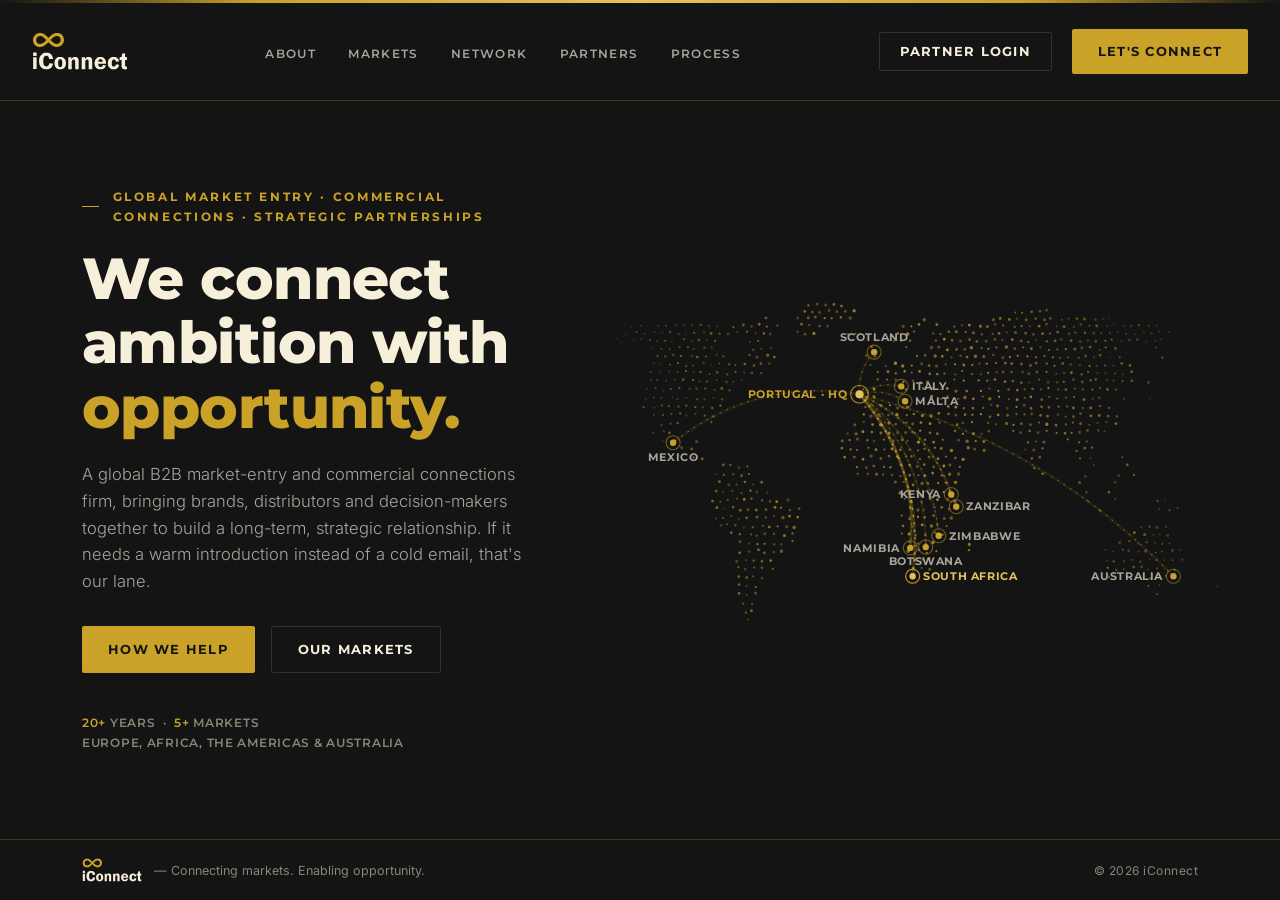
==== commit 5c4359e1: "Partner portal: admin invites with included agreements, send agreements, per-partner agreement list " ====
--- a/index.html
+++ b/index.html
@@ -9,7 +9,7 @@
 <link rel="preconnect" href="https://fonts.googleapis.com">
 <link rel="preconnect" href="https://fonts.gstatic.com" crossorigin>
 <link href="https://fonts.googleapis.com/css2?family=Inter:wght@300;400;500;600&family=Montserrat:wght@600;700;800;900&display=swap" rel="stylesheet">
-<link rel="stylesheet" href="styles.css?v=53">
+<link rel="stylesheet" href="styles.css?v=55">
 </head>
 <body class="bg-black">
 <svg style="position:absolute;width:0;height:0;overflow:hidden;" aria-hidden="true"><symbol id="icon-logo-lockup" viewBox="0 0 306.0 122.8"><path class="logo-icon-fill" d="M 22.5,3.3 C 22.4,3.5 22.3,3.5 21,3.5 C 19.7,3.5 19.5,3.6 19.4,3.8 C 19.3,4 19.1,4.1 18.8,4.1 C 18.6,4.1 18.4,4.1 18.3,4.3 C 18.2,4.5 18,4.6 17.5,4.6 C 17,4.6 16.8,4.6 16.7,4.8 C 16.6,5 16.5,5.1 16.2,5.1 C 16,5.1 15.8,5.2 15.7,5.4 C 15.6,5.5 15.4,5.6 15.2,5.6 C 14.9,5.6 14.7,5.8 14.4,6.2 C 14.1,6.5 13.8,6.7 13.6,6.7 C 13.4,6.7 13.1,6.9 12.8,7.2 C 12.5,7.5 12.2,7.8 12,7.8 C 11.6,7.8 7.2,12.1 7.2,12.5 C 7.2,12.7 7,13 6.7,13.3 C 6.3,13.6 6.2,13.9 6.2,14.1 C 6.2,14.3 6.1,14.5 5.9,14.6 C 5.7,14.7 5.6,14.9 5.6,15.2 C 5.6,15.4 5.5,15.6 5.4,15.7 C 5.2,15.8 5.1,16 5.1,16.2 C 5.1,16.5 5,16.6 4.8,16.7 C 4.7,16.8 4.6,17 4.6,17.3 C 4.6,17.5 4.5,17.7 4.3,17.8 C 4.1,17.9 4.1,18.1 4.1,18.6 C 4.1,19.1 4,19.3 3.8,19.4 C 3.6,19.5 3.5,19.7 3.5,21 C 3.5,22.3 3.5,22.4 3.3,22.5 C 3,22.7 3,22.8 3,25.5 C 3,28.1 3,28.2 3.3,28.4 C 3.5,28.5 3.5,28.6 3.5,30.2 C 3.5,31.8 3.6,31.9 3.8,32.1 C 4,32.2 4.1,32.3 4.1,32.8 C 4.1,33.4 4.1,33.5 4.3,33.6 C 4.5,33.7 4.6,33.9 4.6,34.4 C 4.6,34.9 4.6,35.1 4.8,35.2 C 5,35.3 5.1,35.5 5.1,35.8 C 5.1,36 5.2,36.2 5.4,36.3 C 5.5,36.4 5.6,36.6 5.6,36.8 C 5.6,37.1 5.7,37.2 5.9,37.3 C 6.1,37.4 6.2,37.6 6.2,37.8 C 6.2,38.1 6.3,38.3 6.7,38.7 C 7,38.9 7.2,39.2 7.2,39.4 C 7.2,39.8 11.1,43.7 11.5,43.7 C 11.7,43.7 12,43.9 12.2,44.2 C 12.6,44.6 12.8,44.7 13.1,44.7 C 13.3,44.7 13.5,44.8 13.6,45 C 13.7,45.2 13.8,45.3 14.1,45.3 C 14.3,45.3 14.5,45.4 14.6,45.5 C 14.7,45.7 14.9,45.8 15.1,45.8 C 15.4,45.8 15.6,45.9 15.9,46.3 C 16.4,46.8 16.4,46.8 17.3,46.8 C 18,46.8 18.2,46.9 18.3,47.1 C 18.4,47.3 18.6,47.4 19.4,47.4 C 20.2,47.4 20.3,47.4 20.4,47.6 C 20.6,47.9 20.7,47.9 22.3,47.9 C 23.9,47.9 24,47.9 24.1,48.2 C 24.2,48.4 24.4,48.4 24.9,48.4 C 25.4,48.4 25.6,48.4 25.7,48.2 C 25.8,47.9 26,47.9 27.3,47.9 C 28.6,47.9 28.8,47.9 28.9,47.6 C 29,47.4 29.2,47.4 30.2,47.4 C 31.3,47.4 31.4,47.3 31.5,47.1 C 31.6,46.9 31.8,46.8 32.6,46.8 C 33.4,46.8 33.5,46.8 33.6,46.6 C 33.7,46.4 33.9,46.3 34.2,46.3 C 34.4,46.3 34.6,46.2 34.7,46.1 C 34.8,45.9 35,45.8 35.2,45.8 C 35.5,45.8 35.7,45.7 35.8,45.5 C 35.8,45.4 36,45.3 36.3,45.3 C 36.5,45.3 36.7,45.2 36.8,45 C 36.9,44.8 37.1,44.7 37.3,44.7 C 37.6,44.7 37.8,44.6 38.1,44.2 C 38.5,43.7 38.7,43.7 39.2,43.7 C 39.7,43.7 39.8,43.6 40.5,42.9 C 41,42.4 41.4,42.1 41.6,42.1 C 41.7,42.1 42.2,41.7 42.9,41 C 43.5,40.4 44,40 44.2,40 C 44.4,40 45.7,38.8 48.2,36.3 C 50.6,33.8 51.9,32.6 52.1,32.6 C 52.3,32.6 53.1,33.3 54.5,34.7 C 56.1,36.3 56.7,36.8 57,36.8 C 57.3,36.9 57.4,36.9 57.4,37.3 C 57.5,37.7 57.5,37.8 57.9,37.8 C 58.1,37.9 58.7,38.3 60.1,39.7 C 61.3,41 62,41.6 62.2,41.6 C 62.4,41.6 62.7,41.9 63.2,42.4 C 63.8,42.9 64.1,43.1 64.3,43.1 C 64.5,43.1 64.7,43.3 64.8,43.4 C 64.9,43.6 65.1,43.7 65.3,43.7 C 65.6,43.7 65.8,43.8 66.1,44.2 C 66.5,44.6 66.7,44.7 66.9,44.7 C 67.2,44.7 67.4,44.8 67.5,45 C 67.5,45.2 67.7,45.3 68,45.3 C 68.2,45.3 68.4,45.4 68.5,45.5 C 68.6,45.7 68.8,45.8 69,45.8 C 69.3,45.8 69.5,45.9 69.6,46.1 C 69.7,46.2 69.8,46.3 70.1,46.3 C 70.3,46.3 70.5,46.4 70.6,46.6 C 70.7,46.8 70.9,46.8 71.7,46.8 C 72.5,46.8 72.6,46.9 72.7,47.1 C 72.9,47.3 73,47.4 73.8,47.4 C 74.6,47.4 74.7,47.4 74.8,47.6 C 75,47.9 75.1,47.9 78.8,47.9 C 82.5,47.9 82.6,47.9 82.8,47.6 C 82.9,47.4 83,47.4 83.8,47.4 C 84.6,47.4 84.8,47.3 84.9,47.1 C 85,46.9 85.2,46.8 85.9,46.8 C 86.7,46.8 86.9,46.8 87,46.6 C 87.1,46.4 87.3,46.3 87.5,46.3 C 87.8,46.3 88,46.2 88.1,46.1 C 88.1,45.9 88.3,45.8 88.6,45.8 C 88.8,45.8 89,45.7 89.1,45.5 C 89.2,45.4 89.4,45.3 89.6,45.3 C 89.9,45.3 90.1,45.2 90.2,45 C 90.3,44.8 90.4,44.7 90.7,44.7 C 90.9,44.7 91.2,44.6 91.5,44.2 C 91.8,43.9 92.1,43.7 92.3,43.7 C 92.7,43.7 97.6,38.8 97.6,38.4 C 97.6,38.2 97.8,37.9 98.1,37.6 C 98.5,37.3 98.6,37 98.6,36.8 C 98.6,36.6 98.7,36.4 98.9,36.3 C 99.1,36.2 99.1,36 99.1,35.8 C 99.1,35.5 99.2,35.3 99.4,35.2 C 99.6,35.1 99.7,34.9 99.7,34.7 C 99.7,34.4 99.8,34.3 99.9,34.2 C 100.2,34.1 100.2,33.9 100.2,33.4 C 100.2,32.9 100.3,32.7 100.5,32.6 C 100.7,32.5 100.7,32.3 100.7,31.5 C 100.7,30.7 100.8,30.6 101,30.5 C 101.2,30.4 101.3,30.2 101.3,29.7 C 101.3,29.2 101.3,29 101.5,28.9 C 101.8,28.8 101.8,28.6 101.8,25.5 C 101.8,22.3 101.8,22.2 101.5,22 C 101.3,21.9 101.3,21.7 101.3,20.7 C 101.3,19.7 101.2,19.5 101,19.4 C 100.8,19.3 100.7,19.1 100.7,18.8 C 100.7,18.6 100.6,18.4 100.5,18.3 C 100.2,18.2 100.2,18 100.2,17.3 C 100.2,16.5 100.2,16.3 99.9,16.2 C 99.8,16.1 99.7,15.9 99.7,15.7 C 99.7,15.4 99.6,15.2 99.4,15.2 C 99.2,15.1 99.1,14.9 99.1,14.6 C 99.1,14.4 99.1,14.2 98.9,14.1 C 98.7,14 98.6,13.8 98.6,13.6 C 98.6,13.3 98.5,13.1 98.4,13 C 98.2,13 98.1,12.8 98.1,12.6 C 98.1,12.3 97.9,12 97.3,11.5 C 96.8,11 96.5,10.6 96.5,10.4 C 96.5,10 94.8,8.3 94.4,8.3 C 94.2,8.3 93.8,8 93.3,7.5 C 92.8,7 92.5,6.7 92.3,6.7 C 92.1,6.7 91.8,6.5 91.5,6.2 C 91.2,5.8 90.9,5.6 90.7,5.6 C 90.4,5.6 90.3,5.5 90.2,5.4 C 90.1,5.2 89.9,5.1 89.4,5.1 C 88.9,5.1 88.7,5.1 88.6,4.8 C 88.5,4.7 88.3,4.6 88.1,4.6 C 87.8,4.6 87.6,4.5 87.5,4.3 C 87.4,4.1 87.2,4.1 87,4.1 C 86.7,4.1 86.6,4 86.5,3.8 C 86.3,3.6 86.2,3.5 84.6,3.5 C 83,3.5 82.9,3.5 82.8,3.3 C 82.6,3 82.5,3 79.6,3 C 76.7,3 76.6,3 76.4,3.3 C 76.3,3.5 76.2,3.5 74.8,3.5 C 73.5,3.5 73.4,3.6 73.3,3.8 C 73.2,4 73,4.1 72.7,4.1 C 72.5,4.1 72.3,4.1 72.2,4.3 C 72.1,4.5 71.9,4.6 71.4,4.6 C 70.9,4.6 70.7,4.6 70.6,4.8 C 70.5,5.1 70.3,5.1 69.8,5.1 C 69.3,5.1 69.1,5.2 69,5.4 C 68.9,5.5 68.8,5.6 68.5,5.6 C 68.3,5.6 68,5.8 67.7,6.2 C 67.3,6.6 67.2,6.7 66.7,6.7 C 66.1,6.7 66,6.8 65.6,7.2 C 65.3,7.6 65,7.8 64.8,7.8 C 64.6,7.8 64.3,7.9 64,8.3 C 63.7,8.6 63.4,8.8 63.3,8.8 C 63,8.8 62.6,9.1 61.9,9.9 C 61.3,10.5 60.8,10.9 60.6,10.9 C 60.4,10.9 59.4,11.9 57.4,13.8 C 55.2,16 54.5,16.7 54.2,16.8 C 53.9,16.8 53.8,16.9 53.7,17.2 C 53.7,17.4 53.5,17.8 53.1,18.2 L 52.4,18.9 L 48.7,15.2 C 46.2,12.6 44.9,11.5 44.7,11.5 C 44.5,11.5 44,11 43.1,10.1 C 42.2,9.2 41.8,8.8 41.5,8.8 C 41.3,8.8 41.1,8.7 41,8.5 C 41,8.4 40.8,8.3 40.6,8.3 C 40.3,8.3 40,8.1 39.5,7.5 C 38.9,6.9 38.6,6.7 38.3,6.7 C 38.1,6.7 37.9,6.6 37.9,6.4 C 37.8,6.3 37.6,6.2 37.3,6.2 C 37.1,6.2 36.9,6.1 36.8,5.9 C 36.7,5.7 36.5,5.6 36.3,5.6 C 36,5.6 35.8,5.5 35.8,5.4 C 35.7,5.2 35.5,5.1 35.2,5.1 C 35,5.1 34.8,5 34.7,4.8 C 34.6,4.6 34.4,4.6 33.9,4.6 C 33.4,4.6 33.2,4.5 33.1,4.3 C 33,4.1 32.8,4.1 32.6,4.1 C 32.3,4.1 32.1,4 32.1,3.8 C 31.9,3.6 31.8,3.5 30.2,3.5 C 28.6,3.5 28.5,3.5 28.4,3.3 C 28.2,3 28.1,3 25.5,3 C 22.8,3 22.7,3 22.5,3.3 M 28.4,13.3 C 28.5,13.5 28.6,13.6 29.7,13.6 C 30.7,13.6 30.9,13.6 31,13.8 C 31.1,14 31.3,14.1 31.5,14.1 C 31.8,14.1 32,14.2 32.1,14.4 C 32.1,14.5 32.3,14.6 32.6,14.6 C 32.8,14.6 33,14.7 33.1,14.9 C 33.2,15 33.4,15.2 33.6,15.2 C 33.9,15.2 34.1,15.3 34.4,15.7 C 34.7,16 35,16.2 35.2,16.2 C 35.4,16.2 35.7,16.4 36,16.7 C 36.3,17.1 36.6,17.3 36.8,17.3 C 37,17.3 38,18.1 40.2,20.4 C 42.3,22.5 43.5,23.6 43.7,23.6 C 43.8,23.6 44.2,23.9 44.6,24.3 C 45.2,24.8 45.3,25 45.3,25.5 C 45.3,26 45.2,26.1 42,29.3 C 39.6,31.6 38.6,32.6 38.4,32.6 C 38.2,32.6 37.9,32.8 37.6,33.1 C 37.3,33.4 37,33.6 36.8,33.6 C 36.6,33.6 36.3,33.9 35.8,34.4 C 35.2,35 34.9,35.2 34.6,35.2 C 34.4,35.2 34.2,35.3 34.2,35.5 C 34.1,35.7 33.9,35.8 33.6,35.8 C 33.4,35.8 33.2,35.8 33.1,36 C 33,36.2 32.8,36.3 32.6,36.3 C 32.3,36.3 32.1,36.4 32.1,36.5 C 32,36.8 31.8,36.8 31.3,36.8 C 30.7,36.8 30.6,36.9 30.5,37.1 C 30.4,37.2 30.2,37.3 29.9,37.3 C 29.7,37.3 29.5,37.4 29.4,37.6 C 29.3,37.9 29.1,37.9 25.5,37.9 C 21.8,37.9 21.6,37.9 21.5,37.6 C 21.4,37.4 21.2,37.3 21,37.3 C 20.7,37.3 20.5,37.2 20.4,37.1 C 20.3,36.9 20.2,36.8 19.9,36.8 C 19.7,36.8 19.5,36.7 19.4,36.5 C 19.3,36.4 19.1,36.3 18.9,36.3 C 18.4,36.3 15.2,33 15.2,32.5 C 15.2,32.3 15,32.1 14.9,32.1 C 14.7,32 14.6,31.8 14.6,31.5 C 14.6,31.3 14.5,31.1 14.4,31 C 14.1,30.9 14.1,30.7 14.1,29.9 C 14.1,29.2 14.1,29 13.8,28.9 C 13.6,28.8 13.6,28.6 13.6,25.7 C 13.6,22.8 13.6,22.7 13.8,22.5 C 14.1,22.4 14.1,22.3 14.1,21.5 C 14.1,20.7 14.1,20.6 14.4,20.4 C 14.5,20.3 14.6,20.2 14.6,19.9 C 14.6,19.7 14.8,19.4 15.2,19.1 C 15.5,18.8 15.7,18.5 15.7,18.3 C 15.7,17.9 18.5,15.2 18.9,15.2 C 19.1,15.2 19.4,14.9 19.6,14.6 C 20.1,14.1 20.2,14.1 20.7,14.1 C 21.2,14.1 21.4,14 21.5,13.8 C 21.6,13.6 21.8,13.6 22.5,13.6 C 23.3,13.6 23.5,13.5 23.6,13.3 C 23.7,13.1 23.9,13 26,13 C 28.1,13 28.2,13.1 28.4,13.3 M 81.7,13.3 C 81.8,13.5 82,13.6 82.8,13.6 C 83.6,13.6 83.7,13.6 83.8,13.8 C 83.9,14 84.1,14.1 84.4,14.1 C 84.6,14.1 84.8,14.2 84.9,14.4 C 85,14.5 85.2,14.6 85.4,14.6 C 85.7,14.6 85.8,14.7 85.9,14.9 C 86,15 86.2,15.2 86.4,15.2 C 86.9,15.2 88.6,16.9 88.6,17.3 C 88.6,17.5 88.8,17.8 89.1,18.1 C 89.5,18.4 89.6,18.6 89.6,18.9 C 89.6,19.1 89.7,19.3 89.9,19.4 C 90.1,19.5 90.2,19.7 90.2,20.2 C 90.2,20.7 90.2,20.9 90.4,21 C 90.6,21.1 90.7,21.2 90.7,21.8 C 90.7,22.3 90.7,22.4 91,22.5 C 91.2,22.7 91.2,22.8 91.2,25.5 C 91.2,28.1 91.2,28.2 91,28.4 C 90.8,28.5 90.7,28.6 90.7,28.9 C 90.7,29.1 90.6,29.3 90.4,29.4 C 90.2,29.5 90.2,29.7 90.2,30.5 C 90.2,31.3 90.1,31.4 89.9,31.5 C 89.7,31.6 89.6,31.8 89.6,32 C 89.6,32.4 86.4,35.8 85.9,35.8 C 85.7,35.8 85.4,36 85.1,36.3 C 84.7,36.8 84.6,36.8 84.1,36.8 C 83.6,36.8 83.4,36.9 83.3,37.1 C 83.2,37.2 83,37.3 82.8,37.3 C 82.5,37.3 82.3,37.4 82.2,37.6 C 82.1,37.9 82,37.9 78.5,37.9 C 75.1,37.9 75,37.9 74.8,37.6 C 74.8,37.4 74.6,37.3 74.3,37.3 C 74.1,37.3 73.9,37.2 73.8,37.1 C 73.7,36.9 73.5,36.8 73,36.8 C 72.5,36.8 72.3,36.8 72.2,36.5 C 72.1,36.4 71.9,36.3 71.7,36.3 C 71.5,36.3 71.2,36.1 70.9,35.8 C 70.6,35.4 70.3,35.2 70.1,35.2 C 69.8,35.2 69.7,35.1 69.6,35 C 69.5,34.8 69.3,34.7 69.1,34.7 C 68.8,34.7 68.5,34.4 67.7,33.6 C 67.1,33 66.6,32.6 66.4,32.6 C 66.2,32.6 65,31.4 62.6,29 L 59,25.5 L 62.3,22.2 C 64.5,19.9 65.7,18.8 65.9,18.8 C 66.1,18.8 66.5,18.5 67.2,17.8 C 67.9,17 68.3,16.7 68.6,16.7 C 68.8,16.7 69,16.6 69,16.5 C 69.1,16.3 69.3,16.2 69.5,16.2 C 69.8,16.2 70,16 70.4,15.7 C 70.7,15.3 70.9,15.2 71.2,15.2 C 71.4,15.2 71.6,15 71.7,14.9 C 71.8,14.7 72,14.6 72.2,14.6 C 72.5,14.6 72.6,14.5 72.7,14.4 C 72.8,14.1 73,14.1 73.5,14.1 C 74,14.1 74.2,14 74.3,13.8 C 74.4,13.6 74.6,13.6 75.4,13.6 C 76.2,13.6 76.3,13.5 76.4,13.3 C 76.6,13.1 76.7,13 79.1,13 C 81.4,13 81.6,13.1 81.7,13.3"/><path d="M 3.6,65.5 C 3.6,65.6 3.5,68.1 3.6,71 L 3.6,76.4 L 9.1,76.4 L 14.6,76.4 L 14.6,70.9 L 14.6,65.4 L 9.1,65.4 C 4.8,65.3 3.6,65.4 3.6,65.5 M 41.6,66.1 C 41.4,66.4 41.3,66.4 40.2,66.4 C 39.2,66.4 39,66.4 38.9,66.7 C 38.8,66.9 38.6,66.9 38.1,66.9 C 37.6,66.9 37.4,67 37.3,67.2 C 37.2,67.4 37.1,67.5 36.8,67.5 C 36.6,67.5 36.4,67.5 36.3,67.7 C 36.2,67.9 36,68 35.8,68 C 35.5,68 35.3,68.1 35.2,68.2 C 35.1,68.4 34.9,68.5 34.7,68.5 C 34.4,68.5 34.3,68.6 34.2,68.8 C 34.1,68.9 33.9,69 33.7,69 C 33.4,69 33.1,69.3 32.6,69.8 C 32.1,70.3 31.7,70.6 31.5,70.6 C 31.2,70.6 28.4,73.4 28.4,73.8 C 28.4,74 28,74.4 27.6,74.8 C 27,75.4 26.8,75.7 26.8,76 C 26.8,76.2 26.7,76.4 26.5,76.4 C 26.3,76.5 26.2,76.7 26.2,77 C 26.2,77.2 26.2,77.4 26,77.5 C 25.8,77.6 25.7,77.8 25.7,78 C 25.7,78.3 25.6,78.5 25.5,78.5 C 25.3,78.6 25.2,78.8 25.2,79.1 C 25.2,79.3 25.1,79.5 24.9,79.6 C 24.8,79.7 24.7,79.9 24.7,80.1 C 24.7,80.4 24.6,80.6 24.4,80.7 C 24.2,80.8 24.1,80.9 24.1,81.5 C 24.1,82 24.1,82.1 23.9,82.2 C 23.6,82.4 23.6,82.5 23.6,83.3 C 23.6,84.1 23.6,84.2 23.3,84.4 C 23.1,84.5 23.1,84.6 23.1,85.7 C 23.1,86.7 23,86.9 22.8,87 C 22.6,87.1 22.5,87.3 22.5,92.5 C 22.5,97.8 22.6,98 22.8,98.1 C 23,98.2 23.1,98.4 23.1,99.7 C 23.1,101 23.1,101.1 23.3,101.3 C 23.6,101.4 23.6,101.5 23.6,102.3 C 23.6,103.1 23.6,103.3 23.9,103.4 C 24.1,103.5 24.1,103.7 24.1,104.2 C 24.1,104.7 24.2,104.9 24.4,105 C 24.6,105.1 24.7,105.2 24.7,105.5 C 24.7,105.7 24.8,105.9 24.9,106 C 25.1,106.1 25.2,106.3 25.2,106.5 C 25.2,106.8 25.3,107 25.5,107.1 C 25.6,107.2 25.7,107.3 25.7,107.6 C 25.7,107.9 25.8,108 26,108.1 C 26.1,108.2 26.2,108.4 26.2,108.6 C 26.2,108.9 26.4,109.1 26.8,109.4 C 27.1,109.7 27.3,110 27.3,110.2 C 27.3,110.4 27.6,110.8 28.1,111.3 C 28.6,111.8 28.9,112.2 28.9,112.4 C 28.9,112.7 29.6,113.4 29.9,113.4 C 30.1,113.4 30.6,113.8 31.3,114.5 C 32,115.2 32.4,115.5 32.6,115.5 C 32.8,115.5 33.1,115.7 33.4,116.1 C 33.7,116.4 33.9,116.6 34.2,116.6 C 34.4,116.6 34.6,116.7 34.7,116.8 C 34.8,117 35,117.1 35.2,117.1 C 35.5,117.1 35.7,117.2 35.8,117.4 C 35.8,117.5 36,117.6 36.3,117.6 C 36.5,117.6 36.7,117.7 36.8,117.9 C 36.9,118.1 37.1,118.2 37.6,118.2 C 38.1,118.2 38.3,118.2 38.4,118.4 C 38.5,118.7 38.7,118.7 39.5,118.7 C 40.2,118.7 40.4,118.7 40.5,119 C 40.6,119.2 40.8,119.2 45.5,119.2 C 50.3,119.2 50.4,119.2 50.5,119 C 50.7,118.7 50.8,118.7 51.6,118.7 C 52.4,118.7 52.5,118.7 52.7,118.4 C 52.8,118.2 52.9,118.2 53.5,118.2 C 54,118.2 54.1,118.1 54.2,117.9 C 54.3,117.7 54.5,117.6 54.8,117.6 C 55,117.6 55.2,117.5 55.3,117.4 C 55.4,117.2 55.6,117.1 56.1,117.1 C 56.6,117.1 56.7,117.1 57.1,116.6 C 57.5,116.2 57.7,116.1 57.9,116.1 C 58.2,116.1 58.4,115.9 58.7,115.5 C 59,115.2 59.3,115 59.5,115 C 59.9,115 62.2,112.7 62.2,112.3 C 62.2,112.2 62.5,111.8 63,111.3 C 63.5,110.8 63.8,110.4 63.8,110.2 C 63.8,110 63.9,109.8 64,109.7 C 64.2,109.6 64.3,109.4 64.3,109.2 C 64.3,108.9 64.4,108.7 64.5,108.7 C 64.7,108.6 64.8,108.4 64.8,108.1 C 64.8,107.9 64.9,107.7 65.1,107.6 C 65.3,107.5 65.3,107.3 65.3,106.8 C 65.3,106.3 65.4,106.1 65.6,106 C 65.8,105.9 65.9,105.7 65.9,105.2 C 65.9,104.7 65.9,104.5 66.1,104.4 C 66.4,104.3 66.4,104.2 66.4,103.1 C 66.4,102.1 66.4,101.9 66.7,101.8 C 66.9,101.7 66.9,101.5 66.9,101.2 C 66.9,100.8 66.8,100.8 66.2,100.8 C 65.6,100.7 65.4,100.7 65.3,100.5 C 65.2,100.2 65,100.2 60.8,100.2 C 56.6,100.2 56.5,100.2 56.4,99.9 C 56.2,99.7 56.1,99.7 55.8,99.7 C 55.4,99.7 55.4,99.8 55.3,100.2 C 55.3,100.4 55.2,100.7 55,100.7 C 54.8,100.8 54.8,101 54.8,101.5 C 54.8,102 54.7,102.2 54.5,102.3 C 54.3,102.4 54.2,102.6 54.2,103.1 C 54.2,103.6 54.2,103.8 54,103.9 C 53.8,104 53.7,104.2 53.7,104.4 C 53.7,104.7 53.6,104.9 53.5,105 C 53.3,105 53.2,105.2 53.2,105.4 C 53.2,105.9 50.4,108.7 50,108.7 C 49.8,108.7 49.6,108.8 49.5,108.9 C 49.4,109.1 49.2,109.2 48.7,109.2 C 48.2,109.2 48,109.2 47.9,109.4 C 47.8,109.7 47.6,109.7 45.8,109.7 C 44,109.7 43.8,109.7 43.7,109.4 C 43.6,109.2 43.4,109.2 42.9,109.2 C 42.4,109.2 42.2,109.1 42.1,108.9 C 42,108.7 41.8,108.7 41.6,108.7 C 41.3,108.7 41.1,108.6 41,108.4 C 41,108.2 40.8,108.1 40.6,108.1 C 40.1,108.1 38.9,106.9 38.9,106.5 C 38.9,106.3 38.7,106 38.4,105.8 C 38,105.4 37.9,105.2 37.9,104.9 C 37.9,104.7 37.8,104.5 37.6,104.4 C 37.4,104.3 37.3,104.2 37.3,103.6 C 37.3,103.1 37.3,103 37.1,102.8 C 36.8,102.7 36.8,102.6 36.8,101.8 C 36.8,101 36.8,100.9 36.5,100.7 C 36.3,100.6 36.3,100.5 36.3,98.9 C 36.3,97.3 36.3,97.2 36,97 C 35.8,96.9 35.8,96.8 35.8,93.1 C 35.8,89.4 35.8,89.2 36,89.1 C 36.3,89 36.3,88.8 36.3,87 C 36.3,85.2 36.3,85 36.5,84.9 C 36.8,84.8 36.8,84.6 36.8,83.8 C 36.8,83 36.8,82.9 37.1,82.8 C 37.2,82.7 37.3,82.5 37.3,82.2 C 37.3,82 37.4,81.8 37.6,81.7 C 37.8,81.6 37.9,81.4 37.9,80.9 C 37.9,80.4 37.9,80.3 38.4,79.9 C 38.7,79.6 38.9,79.3 38.9,79.1 C 38.9,78.7 40.7,77 41.1,77 C 41.3,77 41.5,76.9 41.6,76.7 C 41.7,76.5 41.8,76.4 42.1,76.4 C 42.3,76.4 42.5,76.3 42.6,76.2 C 42.8,75.9 42.9,75.9 45.8,75.9 C 48.7,75.9 48.8,75.9 49,76.2 C 49,76.3 49.2,76.4 49.4,76.4 C 49.9,76.4 52.7,79.2 52.7,79.7 C 52.7,79.9 52.8,80.1 52.9,80.1 C 53.1,80.2 53.2,80.4 53.2,80.9 C 53.2,81.4 53.2,81.6 53.5,81.7 C 53.7,81.8 53.7,82 53.7,82.8 C 53.7,83.6 53.8,83.7 54,83.8 C 54.2,83.9 54.2,84.1 54.3,85.2 L 54.3,86.4 L 58.2,86.4 C 61.9,86.5 62,86.5 62.2,86.2 C 62.3,86 62.5,85.9 64.6,85.9 L 66.9,85.9 L 66.9,85.2 C 66.9,84.6 66.9,84.5 66.7,84.4 C 66.4,84.2 66.4,84.1 66.4,83 C 66.4,82 66.4,81.8 66.1,81.7 C 65.9,81.6 65.9,81.4 65.9,80.7 C 65.9,79.9 65.8,79.7 65.6,79.6 C 65.4,79.5 65.3,79.3 65.3,78.8 C 65.3,78.3 65.3,78.1 65.1,78 C 64.9,77.9 64.8,77.7 64.8,77.5 C 64.8,77.2 64.7,77.1 64.5,77 C 64.4,76.9 64.3,76.7 64.3,76.4 C 64.3,76.2 64.2,76 64,75.9 C 63.8,75.8 63.8,75.6 63.8,75.4 C 63.8,75.1 63.7,74.9 63.5,74.8 C 63.3,74.8 63.2,74.6 63.2,74.4 C 63.2,74.1 63,73.8 62.4,73.3 C 61.9,72.8 61.6,72.4 61.6,72.2 C 61.6,71.8 59.9,70.1 59.5,70.1 C 59.3,70.1 59,69.9 58.7,69.6 C 58.4,69.2 58.2,69 57.9,69 C 57.7,69 57.5,68.9 57.1,68.5 C 56.8,68.1 56.6,68 56.3,68 C 56.1,68 55.9,67.9 55.8,67.7 C 55.7,67.5 55.6,67.5 55,67.5 C 54.5,67.5 54.3,67.4 54.2,67.2 C 54.1,67 54,66.9 53.5,66.9 C 52.9,66.9 52.8,66.9 52.7,66.7 C 52.5,66.4 52.4,66.4 51.1,66.4 C 49.8,66.4 49.6,66.4 49.5,66.1 C 49.4,65.9 49.2,65.9 45.5,65.9 C 41.8,65.9 41.7,65.9 41.6,66.1 M 294.6,68.2 C 294.5,68.5 294.4,68.5 291.4,68.5 C 288.6,68.5 288.4,68.5 288.3,68.8 C 288.2,68.9 288,69 287.8,69 C 287.6,69 287.3,69.2 287.1,69.4 L 286.7,69.8 L 286.7,73.1 C 286.7,76.1 286.7,76.3 286.4,76.4 C 286.2,76.6 286.2,76.7 286.1,78.3 L 286.1,80.1 L 282.7,80.1 L 279.4,80.2 L 279.4,84.6 L 279.4,89 L 282.5,89.1 L 285.6,89.2 L 285.6,100.4 C 285.6,111.5 285.6,111.7 285.9,111.8 C 286.1,111.9 286.2,112.1 286.2,112.6 C 286.2,113.1 286.2,113.3 286.4,113.4 C 286.6,113.5 286.7,113.7 286.7,114.2 C 286.7,114.7 286.7,114.9 287.2,115.3 C 287.5,115.6 287.7,115.8 287.7,116 C 287.7,116.4 288.4,117.1 288.8,117.1 C 289,117.1 289.3,117.3 289.6,117.6 C 290,118.1 290.1,118.2 290.7,118.2 C 291.2,118.2 291.3,118.2 291.4,118.4 C 291.5,118.6 291.7,118.7 292.2,118.7 C 292.8,118.7 292.9,118.7 293,119 C 293.2,119.2 293.3,119.2 295.1,119.2 C 297,119.2 297.1,119.2 297.3,119.5 C 297.5,119.9 298.6,119.9 298.8,119.5 C 299,119.2 299.1,119.2 301,119.2 L 303,119.2 L 303,115 L 303,110.8 L 301.8,110.8 C 300.7,110.8 300.5,110.7 300.4,110.5 C 300.3,110.3 300.1,110.2 299.4,110.2 C 298.6,110.2 298.6,110.2 297.9,109.6 C 297.5,109.1 297.3,108.8 297.3,108.6 C 297.3,108.4 297.1,108.2 297,108.1 C 296.7,108 296.7,107.9 296.8,98.6 L 296.8,89.2 L 299.9,89.1 L 303,89 L 303,84.6 L 303,80.2 L 299.9,80.1 L 296.8,80.1 L 296.7,74.1 L 296.7,68 L 295.7,68 C 294.9,68 294.7,68 294.6,68.2 M 84.9,79.9 C 84.8,80.1 84.6,80.1 84.1,80.1 C 83.6,80.1 83.4,80.2 83.3,80.4 C 83.2,80.6 83,80.7 82.5,80.7 C 82,80.7 81.8,80.7 81.7,80.9 C 81.6,81.1 81.4,81.2 81.2,81.2 C 81,81.2 80.7,81.3 80.4,81.7 C 80.1,82 79.8,82.2 79.6,82.2 C 79.2,82.2 74.8,86.6 74.8,87.1 C 74.8,87.2 74.7,87.4 74.6,87.5 C 74.4,87.6 74.3,87.8 74.3,88 C 74.3,88.3 74.2,88.5 73.8,88.8 C 73.3,89.3 73.3,89.4 73.3,89.9 C 73.3,90.4 73.2,90.6 73,90.7 C 72.8,90.8 72.7,91 72.7,91.5 C 72.7,92 72.7,92.2 72.5,92.3 C 72.2,92.4 72.2,92.6 72.2,93.3 C 72.2,94.1 72.2,94.3 71.9,94.4 C 71.7,94.5 71.7,94.7 71.7,99.1 C 71.7,103.6 71.7,103.8 71.9,103.9 C 72.2,104 72.2,104.2 72.2,105.2 C 72.2,106.3 72.2,106.4 72.5,106.5 C 72.7,106.6 72.7,106.8 72.7,107.3 C 72.7,107.9 72.8,108 73,108.1 C 73.2,108.2 73.3,108.4 73.3,108.7 C 73.3,108.9 73.4,109.1 73.5,109.2 C 73.7,109.3 73.8,109.5 73.8,109.7 C 73.8,110 73.9,110.1 74.1,110.2 C 74.2,110.3 74.3,110.5 74.3,110.8 C 74.3,111 74.4,111.2 74.6,111.3 C 74.7,111.4 74.8,111.6 74.8,111.8 C 74.8,112.2 79.7,117.1 80.2,117.1 C 80.4,117.1 80.6,117.2 80.7,117.4 C 80.8,117.5 80.9,117.6 81.2,117.6 C 81.4,117.6 81.6,117.7 81.7,117.9 C 81.8,118.1 82,118.2 82.5,118.2 C 83,118.2 83.2,118.2 83.3,118.4 C 83.4,118.6 83.6,118.7 84.1,118.7 C 84.6,118.7 84.8,118.7 84.9,119 C 85,119.2 85.2,119.2 89.6,119.2 C 94.1,119.2 94.3,119.2 94.4,119 C 94.5,118.7 94.7,118.7 95.2,118.7 C 95.7,118.7 95.9,118.6 96,118.4 C 96.1,118.2 96.3,118.2 96.8,118.2 C 97.3,118.2 97.5,118.1 97.6,117.9 C 97.7,117.7 97.8,117.6 98.1,117.6 C 98.3,117.6 98.5,117.5 98.6,117.4 C 98.7,117.2 98.9,117.1 99.1,117.1 C 99.4,117.1 99.6,117 99.9,116.6 C 100.2,116.3 100.5,116.1 100.7,116.1 C 101.1,116.1 103.9,113.3 103.9,112.9 C 103.9,112.7 104.2,112.3 104.7,111.8 C 105.3,111.3 105.5,111 105.5,110.7 C 105.5,110.5 105.6,110.3 105.8,110.2 C 105.9,110.1 106,110 106,109.7 C 106,109.5 106.1,109.3 106.3,109.2 C 106.5,109.1 106.5,108.9 106.5,108.7 C 106.5,108.4 106.6,108.2 106.8,108.1 C 107,108 107.1,107.9 107.1,107.3 C 107.1,106.8 107.1,106.6 107.3,106.5 C 107.6,106.4 107.6,106.3 107.6,105.5 C 107.6,104.7 107.6,104.5 107.9,104.4 C 108.1,104.3 108.1,104.2 108.1,99.7 C 108.1,95.2 108.1,95.1 107.9,94.9 C 107.6,94.8 107.6,94.6 107.6,93.9 C 107.6,93.1 107.6,92.9 107.3,92.8 C 107.1,92.7 107.1,92.5 107.1,92 C 107.1,91.5 107,91.3 106.8,91.2 C 106.6,91.1 106.5,90.9 106.5,90.4 C 106.5,89.9 106.5,89.7 106.3,89.6 C 106.1,89.5 106,89.4 106,89.1 C 106,88.9 105.9,88.7 105.8,88.6 C 105.6,88.5 105.5,88.3 105.5,88.1 C 105.5,87.8 105.3,87.6 105,87.3 C 104.6,87 104.4,86.7 104.4,86.5 C 104.4,86.1 101.1,82.8 100.7,82.8 C 100.5,82.8 100.2,82.6 99.9,82.2 C 99.6,81.9 99.4,81.7 99.1,81.7 C 98.9,81.7 98.7,81.6 98.6,81.5 C 98.5,81.3 98.3,81.2 98.1,81.2 C 97.8,81.2 97.7,81.1 97.6,80.9 C 97.5,80.7 97.3,80.7 96.8,80.7 C 96.3,80.7 96.1,80.6 96,80.4 C 95.9,80.2 95.7,80.1 95.2,80.1 C 94.7,80.1 94.5,80.1 94.4,79.9 C 94.3,79.6 94.1,79.6 89.6,79.6 C 85.2,79.6 85,79.6 84.9,79.9 M 90.7,86.7 C 90.8,86.9 91,87 91.5,87 C 92,87 92.2,87.1 92.3,87.3 C 92.4,87.4 92.6,87.5 92.8,87.5 C 93.2,87.5 94.9,89.2 94.9,89.7 C 94.9,89.9 95,90.1 95.2,90.2 C 95.4,90.3 95.4,90.4 95.4,91 C 95.4,91.5 95.5,91.6 95.7,91.8 C 96,91.9 96,92 96,93.3 C 96,94.6 96,94.8 96.2,94.9 C 96.5,95.1 96.5,95.2 96.5,99.7 C 96.5,104.2 96.5,104.3 96.2,104.4 C 96,104.5 96,104.7 96,105.8 C 96,106.8 96,107 95.7,107.1 C 95.5,107.2 95.4,107.3 95.4,107.8 C 95.4,108.4 95.4,108.5 94.9,108.9 C 94.6,109.2 94.4,109.5 94.4,109.7 C 94.4,110.1 93.2,111.3 92.8,111.3 C 92.6,111.3 92.4,111.4 92.3,111.6 C 92.2,111.8 92,111.8 91.5,111.8 C 91,111.8 90.8,111.9 90.7,112.1 C 90.6,112.3 90.4,112.4 89.6,112.4 C 88.9,112.4 88.7,112.3 88.6,112.1 C 88.5,111.9 88.3,111.8 87.8,111.8 C 87.3,111.8 87.2,111.8 86.1,110.6 C 85.2,109.8 84.9,109.4 84.9,109.1 C 84.9,108.9 84.8,108.7 84.6,108.7 C 84.4,108.6 84.4,108.4 84.4,107.9 C 84.4,107.3 84.3,107.2 84.1,107.1 C 83.9,106.9 83.8,106.8 83.8,105.5 C 83.8,104.2 83.8,104 83.6,103.9 C 83.3,103.8 83.3,103.6 83.3,99.1 C 83.3,94.7 83.3,94.5 83.6,94.4 C 83.8,94.3 83.8,94.1 83.8,93.1 C 83.8,92 83.9,91.9 84.1,91.8 C 84.3,91.6 84.4,91.5 84.4,91 C 84.4,90.4 84.4,90.3 84.6,90.2 C 84.8,90.1 84.9,89.9 84.9,89.7 C 84.9,89.5 85.2,89 86.1,88.2 L 87.2,87 L 88.1,87 C 88.8,87 89,87 89.1,86.7 C 89.2,86.5 89.4,86.5 89.9,86.5 C 90.4,86.5 90.6,86.5 90.7,86.7 M 133.5,79.9 C 133.4,80.1 133.2,80.1 132.7,80.1 C 132.2,80.1 132,80.2 131.9,80.4 C 131.8,80.6 131.6,80.7 131.4,80.7 C 131.1,80.7 130.9,80.8 130.8,80.9 C 130.8,81.1 130.6,81.2 130.4,81.2 C 129.9,81.2 128.2,82.9 128.2,83.3 C 128.2,83.5 127.9,83.9 127.4,84.3 C 126.9,84.9 126.6,85.2 126.6,85.5 C 126.6,85.8 126.5,85.9 126.1,85.9 L 125.6,85.9 L 125.6,83 L 125.5,80.2 L 120.5,80.2 L 115.6,80.2 L 115.6,99.4 L 115.6,118.6 L 121.1,118.6 L 126.6,118.6 L 126.6,106.1 C 126.6,93.6 126.6,93.5 126.9,93.3 C 127.1,93.2 127.1,93.1 127.1,92.5 C 127.1,92 127.2,91.9 127.4,91.8 C 127.6,91.7 127.7,91.5 127.7,91.2 C 127.7,91 127.8,90.8 127.9,90.7 C 128.1,90.6 128.2,90.4 128.2,90.2 C 128.2,89.8 128.9,89.1 129.3,89.1 C 129.5,89.1 129.7,89 129.8,88.8 C 129.9,88.7 130.1,88.6 130.3,88.6 C 130.6,88.6 130.8,88.5 130.8,88.3 C 131,88.1 131.1,88.1 132.4,88.1 C 133.7,88.1 133.9,88.1 134,88.3 C 134.1,88.5 134.3,88.6 134.5,88.6 C 134.8,88.6 135,88.7 135.1,88.8 C 135.2,89 135.4,89.1 135.6,89.1 C 136,89.2 136.1,89.2 136.1,89.6 C 136.1,89.8 136.3,90.1 136.7,90.4 L 137.2,90.9 L 137.2,92.1 C 137.2,93.1 137.2,93.2 137.4,93.3 C 137.7,93.5 137.7,93.6 137.7,106.1 L 137.8,118.6 L 143.3,118.6 L 148.7,118.6 L 148.8,104.5 C 148.8,90.4 148.8,90.3 148.5,90.2 C 148.3,90 148.3,89.9 148.3,88.6 C 148.3,87.3 148.3,87.1 148,87 C 147.8,86.9 147.8,86.7 147.8,86.2 C 147.8,85.7 147.7,85.5 147.5,85.4 C 147.3,85.3 147.2,85.1 147.2,84.9 C 147.2,84.6 147.1,84.4 147,84.4 C 146.8,84.3 146.7,84.1 146.7,83.9 C 146.7,83.4 145,81.7 144.6,81.7 C 144.4,81.7 144.1,81.5 143.8,81.2 C 143.4,80.7 143.3,80.7 142.7,80.7 C 142.2,80.7 142,80.6 141.9,80.4 C 141.8,80.2 141.7,80.1 141.1,80.1 C 140.6,80.1 140.5,80.1 140.4,79.9 C 140.2,79.6 140.1,79.6 136.9,79.6 C 133.8,79.6 133.6,79.6 133.5,79.9 M 176.3,79.9 C 176.2,80 176,80.1 175.7,80.1 C 175.5,80.1 175.3,80.2 175.2,80.4 C 175.1,80.6 174.9,80.7 174.7,80.7 C 174.4,80.7 174.3,80.8 174.2,80.9 C 174.1,81.1 173.9,81.2 173.7,81.2 C 173.3,81.2 171,83.4 171,83.9 C 171,84 170.8,84.3 170.5,84.6 C 170.1,84.9 169.9,85.2 169.9,85.4 C 169.9,85.7 169.3,86.5 169.1,86.5 C 168.9,86.5 168.9,85.7 168.9,83.3 L 168.8,80.2 L 163.6,80.2 L 158.4,80.2 L 158.4,99.4 L 158.4,118.6 L 164.1,118.6 L 169.9,118.6 L 169.9,105.8 C 169.9,93.1 169.9,93 170.2,92.8 C 170.4,92.7 170.5,92.5 170.5,92 C 170.5,91.5 170.5,91.4 171,91 C 171.3,90.7 171.5,90.4 171.5,90.2 C 171.5,89.8 172.2,89.1 172.6,89.1 C 172.8,89.1 173,89 173.1,88.8 C 173.2,88.7 173.4,88.6 173.6,88.6 C 173.9,88.6 174.1,88.5 174.2,88.3 C 174.3,88.1 174.4,88.1 175.7,88.1 C 177.1,88.1 177.2,88.1 177.3,88.3 C 177.4,88.5 177.6,88.6 177.8,88.6 C 178,88.6 178.4,88.9 179.1,89.5 C 179.7,90.2 180,90.5 180,90.7 C 180,90.9 180.1,91.1 180.2,91.2 C 180.5,91.4 180.5,91.5 180.5,105 L 180.6,118.6 L 186.3,118.6 L 192.1,118.6 L 192.1,106.1 C 192.1,93.6 192.1,93.5 191.9,93.3 C 191.6,93.2 191.6,93.1 191.6,90.7 C 191.6,88.3 191.6,88.2 191.3,88.1 C 191.1,87.9 191.1,87.8 191.1,87 C 191.1,86.2 191,86.1 190.8,85.9 C 190.6,85.8 190.5,85.7 190.5,85.4 C 190.5,85.2 190.4,85 190.3,84.9 C 190.1,84.8 190,84.6 190,84.4 C 190,84.1 189.9,83.9 189.7,83.8 C 189.6,83.7 189.5,83.6 189.5,83.4 C 189.5,82.9 188.8,82.2 188.4,82.2 C 188.2,82.2 187.9,82 187.6,81.7 C 187.3,81.3 187.1,81.2 186.8,81.2 C 186.6,81.2 186.4,81.1 186.3,80.9 C 186.2,80.8 186,80.7 185.8,80.7 C 185.5,80.7 185.4,80.6 185.3,80.4 C 185.2,80.2 185,80.1 184.5,80.1 C 184,80.1 183.8,80.1 183.7,79.9 C 183.5,79.6 183.4,79.6 180,79.6 C 176.6,79.6 176.4,79.6 176.3,79.9 M 213.8,79.9 C 213.7,80.1 213.5,80.1 212.7,80.1 C 212,80.1 211.8,80.2 211.7,80.4 C 211.6,80.6 211.4,80.7 211.1,80.7 C 210.9,80.7 210.7,80.8 210.6,80.9 C 210.5,81.1 210.3,81.2 210.1,81.2 C 209.8,81.2 209.7,81.3 209.6,81.5 C 209.5,81.6 209.3,81.7 209,81.7 C 208.8,81.7 208.6,81.8 208.5,82 C 208.4,82.1 208.2,82.2 208,82.2 C 207.6,82.2 203.2,86.6 203.2,87 C 203.2,87.2 203,87.5 202.7,87.8 C 202.3,88.1 202.2,88.4 202.2,88.6 C 202.2,88.8 202.1,89 201.9,89.1 C 201.7,89.2 201.6,89.4 201.6,89.6 C 201.6,89.9 201.5,90.1 201.4,90.2 C 201.2,90.3 201.1,90.4 201.1,91 C 201.1,91.5 201.1,91.6 200.8,91.8 C 200.6,91.9 200.6,92 200.6,92.5 C 200.6,93.1 200.5,93.2 200.3,93.3 C 200.1,93.5 200.1,93.6 200.1,94.7 C 200.1,95.7 200,95.9 199.8,96 C 199.5,96.1 199.5,96.3 199.5,99.9 C 199.5,103.6 199.5,103.8 199.8,103.9 C 200,104 200.1,104.2 200.1,105 C 200.1,105.7 200.1,105.9 200.3,106 C 200.5,106.1 200.6,106.3 200.6,106.8 C 200.6,107.3 200.6,107.5 200.8,107.6 C 201.1,107.7 201.1,107.9 201.1,108.4 C 201.1,108.9 201.2,109.1 201.4,109.2 C 201.5,109.3 201.6,109.5 201.6,109.7 C 201.6,109.9 201.8,110.2 202.2,110.5 C 202.5,110.8 202.7,111.1 202.7,111.3 C 202.7,111.5 202.9,111.8 203.2,112.1 C 203.5,112.4 203.7,112.7 203.7,112.9 C 203.7,113.3 206,115.5 206.4,115.5 C 206.6,115.5 207,115.8 207.4,116.3 C 208,116.9 208.3,117.1 208.6,117.1 C 208.8,117.1 209,117.2 209,117.4 C 209.1,117.5 209.3,117.6 209.6,117.6 C 209.8,117.6 210,117.7 210.1,117.9 C 210.2,118.1 210.4,118.2 210.9,118.2 C 211.4,118.2 211.6,118.2 211.7,118.4 C 211.8,118.6 212,118.7 212.5,118.7 C 213,118.7 213.2,118.7 213.3,119 C 213.4,119.2 213.5,119.2 218.3,119.2 C 223,119.2 223.2,119.2 223.3,119 C 223.4,118.7 223.6,118.7 224.1,118.7 C 224.6,118.7 224.8,118.6 224.9,118.4 C 225,118.2 225.2,118.2 225.7,118.2 C 226.2,118.2 226.4,118.1 226.5,117.9 C 226.6,117.7 226.7,117.6 227,117.6 C 227.2,117.6 227.4,117.5 227.5,117.4 C 227.6,117.2 227.8,117.1 228,117.1 C 228.2,117.1 228.6,116.9 229.1,116.3 C 229.6,115.8 230,115.5 230.1,115.5 C 230.5,115.5 231.7,114.3 231.7,113.9 C 231.7,113.8 232.1,113.4 232.5,112.9 C 233.1,112.3 233.3,112 233.3,111.8 C 233.3,111.6 233.4,111.4 233.6,111.3 C 233.8,111.2 233.9,111 233.9,110.8 C 233.9,110.5 234,110.3 234.1,110.2 C 234.3,110.1 234.4,110 234.4,109.7 C 234.4,109.5 234.5,109.3 234.7,109.2 C 234.8,109.1 234.9,108.9 234.9,108.7 C 234.9,108.4 235,108.2 235.2,108.1 C 235.4,108 235.4,107.9 235.4,107.6 C 235.4,107.3 235.5,107.2 235.7,107.1 C 235.9,107 236,106.8 235.9,106.5 L 235.9,106.1 L 232.8,106 C 229.9,106 229.8,106 229.6,105.8 C 229.5,105.5 229.4,105.5 227.8,105.5 C 226.2,105.5 226.2,105.5 225.8,105.9 C 225.5,106.2 225.4,106.4 225.4,106.9 C 225.4,107.3 225.3,107.5 225.1,107.6 C 225,107.7 224.9,107.9 224.9,108.1 C 224.9,108.5 222.6,110.8 222.2,110.8 C 222,110.8 221.8,110.9 221.7,111 C 221.6,111.3 221.4,111.3 220.7,111.3 C 219.9,111.3 219.7,111.3 219.6,111.6 C 219.5,111.8 219.3,111.8 218.8,111.8 C 218.3,111.8 218.1,111.8 218,111.6 C 217.9,111.3 217.7,111.3 217,111.3 C 216.2,111.3 216,111.3 215.9,111 C 215.8,110.9 215.6,110.8 215.4,110.8 C 215,110.8 212.2,108 212.2,107.5 C 212.2,107.3 212.1,107.2 211.9,107.1 C 211.7,107 211.7,106.8 211.7,105.8 C 211.7,104.7 211.6,104.5 211.4,104.4 C 211.2,104.3 211.1,104.2 211.1,103.2 C 211.1,102.1 211.2,102 211.5,101.6 L 211.9,101.3 L 223.9,101.2 L 235.9,101.2 L 235.9,98.1 C 236,95.2 236,95.1 235.7,94.9 C 235.5,94.8 235.4,94.6 235.4,93.9 C 235.4,93.1 235.4,92.9 235.2,92.8 C 235,92.7 234.9,92.5 234.9,91.8 C 234.9,91 234.9,90.8 234.7,90.7 C 234.5,90.6 234.4,90.4 234.4,90.2 C 234.4,89.9 234.3,89.7 234.1,89.6 C 234,89.5 233.9,89.4 233.9,89.1 C 233.9,88.9 233.8,88.7 233.6,88.6 C 233.4,88.5 233.3,88.3 233.3,88.1 C 233.3,87.8 233.2,87.6 233.1,87.5 C 232.9,87.4 232.8,87.2 232.8,87.1 C 232.8,86.6 228.5,82.2 228,82.2 C 227.8,82.2 227.6,82.1 227.5,82 C 227.4,81.8 227.2,81.7 227,81.7 C 226.7,81.7 226.6,81.6 226.5,81.5 C 226.4,81.3 226.2,81.2 225.9,81.2 C 225.7,81.2 225.5,81.1 225.4,80.9 C 225.3,80.8 225.1,80.7 224.9,80.7 C 224.6,80.7 224.4,80.6 224.4,80.4 C 224.2,80.2 224.1,80.1 223.3,80.1 C 222.5,80.1 222.4,80.1 222.2,79.9 C 222.1,79.6 222,79.6 218,79.6 C 214.1,79.6 213.9,79.6 213.8,79.9 M 219.6,86.7 C 219.7,87 219.9,87 220.6,87 L 221.5,87 L 222.6,88.2 C 223.5,89 223.8,89.5 223.8,89.7 C 223.8,89.9 223.9,90.1 224.1,90.2 C 224.3,90.3 224.4,90.4 224.4,90.7 C 224.4,90.9 224.4,91.1 224.6,91.2 C 224.9,91.3 224.9,91.5 224.9,92.5 C 224.9,93.6 224.9,93.7 225.2,93.9 L 225.5,94.1 L 225.1,94.5 L 224.6,94.9 L 218.2,94.9 L 211.7,94.9 L 211.7,93.4 C 211.7,92 211.7,91.9 211.9,91.8 C 212.1,91.7 212.2,91.5 212.2,91.2 C 212.2,91 212.3,90.8 212.5,90.7 C 212.6,90.6 212.7,90.4 212.7,90.2 C 212.7,89.9 212.8,89.7 213,89.6 C 213.2,89.6 213.3,89.4 213.3,89.2 C 213.3,88.7 213.9,88.1 214.3,88.1 C 214.5,88.1 214.8,87.9 215.1,87.5 C 215.6,87 215.6,87 216.5,87 C 217.2,87 217.4,87 217.5,86.7 C 217.6,86.5 217.8,86.5 218.5,86.5 C 219.3,86.5 219.5,86.5 219.6,86.7 M 256,79.9 C 255.9,80.1 255.8,80.1 255.3,80.1 C 254.7,80.1 254.6,80.2 254.5,80.4 C 254.4,80.6 254.2,80.7 253.7,80.7 C 253.2,80.7 253,80.7 252.9,80.9 C 252.8,81.1 252.6,81.2 252.4,81.2 C 252.1,81.2 251.9,81.3 251.8,81.5 C 251.7,81.6 251.5,81.7 251.3,81.7 C 251,81.7 250.9,81.8 250.8,82 C 250.7,82.1 250.5,82.2 250.3,82.2 C 250,82.2 249.7,82.5 249.2,83 C 248.7,83.5 248.3,83.8 248.1,83.8 C 248,83.8 247.6,84.1 247.2,84.5 C 246.8,84.9 246.5,85.3 246.5,85.4 C 246.5,85.6 246.2,86 245.7,86.5 C 245.2,87 245,87.3 245,87.6 C 245,87.8 244.8,88 244.7,88.1 C 244.5,88.1 244.4,88.3 244.4,88.6 C 244.4,88.8 244.3,89 244.2,89.1 C 244,89.2 243.9,89.4 243.9,89.6 C 243.9,89.9 243.8,90.1 243.6,90.2 C 243.5,90.3 243.4,90.4 243.4,90.7 C 243.4,90.9 243.3,91.1 243.1,91.2 C 242.9,91.3 242.8,91.5 242.8,92 C 242.8,92.5 242.8,92.7 242.6,92.8 C 242.3,92.9 242.3,93.1 242.3,94.1 C 242.3,95.2 242.3,95.3 242,95.4 C 241.8,95.6 241.8,95.7 241.8,99.7 C 241.8,103.6 241.8,103.8 242,103.9 C 242.3,104 242.3,104.2 242.3,105.2 C 242.3,106.3 242.3,106.4 242.6,106.5 C 242.8,106.6 242.8,106.8 242.8,107.3 C 242.8,107.9 242.9,108 243.1,108.1 C 243.3,108.2 243.4,108.4 243.4,108.7 C 243.4,108.9 243.5,109.1 243.6,109.2 C 243.8,109.3 243.9,109.5 243.9,109.7 C 243.9,110 244,110.1 244.2,110.2 C 244.3,110.3 244.4,110.5 244.4,110.8 C 244.4,111 244.5,111.2 244.7,111.3 C 244.8,111.4 245,111.6 245,111.8 C 245,112.2 249.3,116.6 249.8,116.6 C 250,116.6 250.2,116.7 250.2,116.8 C 250.3,117 250.5,117.1 250.8,117.1 C 251,117.1 251.2,117.2 251.3,117.4 C 251.4,117.5 251.6,117.6 251.8,117.6 C 252.1,117.6 252.3,117.7 252.4,117.9 C 252.4,118.1 252.6,118.2 252.9,118.2 C 253.1,118.2 253.3,118.3 253.4,118.4 C 253.5,118.7 253.7,118.7 254.5,118.7 C 255.2,118.7 255.4,118.7 255.5,119 C 255.7,119.2 255.8,119.2 260.3,119.2 C 264.8,119.2 264.9,119.2 265,119 C 265.1,118.7 265.3,118.7 265.8,118.7 C 266.3,118.7 266.5,118.6 266.6,118.4 C 266.7,118.2 266.9,118.2 267.4,118.2 C 267.9,118.2 268.1,118.1 268.2,117.9 C 268.3,117.7 268.5,117.6 268.7,117.6 C 269,117.6 269.2,117.5 269.3,117.4 C 269.3,117.2 269.5,117.1 269.8,117.1 C 270,117.1 270.2,117 270.6,116.6 C 270.9,116.3 271.2,116.1 271.3,116.1 C 271.7,116.1 274,113.8 274,113.4 C 274,113.2 274.3,112.8 274.8,112.4 C 275.4,111.8 275.6,111.5 275.6,111.2 C 275.6,111 275.7,110.8 275.9,110.8 C 276,110.7 276.1,110.5 276.1,110.2 C 276.1,110 276.2,109.8 276.4,109.7 C 276.6,109.6 276.7,109.4 276.7,108.9 C 276.7,108.4 276.7,108.2 276.9,108.1 C 277.1,108 277.2,107.9 277.2,107.1 C 277.2,106.3 277.2,106.1 277.5,106 C 277.7,105.9 277.7,105.8 277.7,105.2 L 277.6,104.5 L 276.4,104.5 C 275.4,104.4 275.2,104.4 275.1,104.2 C 274.9,103.9 274.8,103.9 271.1,103.9 L 267.2,104 L 267.2,104.4 C 267.1,104.7 267,104.9 266.9,105 C 266.7,105.1 266.6,105.2 266.6,105.8 C 266.6,106.3 266.6,106.4 266.4,106.5 C 266.2,106.6 266.1,106.8 266.1,107 C 266.1,107.3 265.9,107.5 265.6,107.9 C 265.2,108.2 265,108.5 265,108.7 C 265,109.1 264.9,109.1 264.6,109.2 C 264.3,109.2 264,109.4 263.7,109.7 L 263.2,110.2 L 261,110.2 C 259,110.2 258.8,110.2 258.7,110 C 258.6,109.8 258.4,109.7 258.2,109.7 C 257.9,109.7 257.7,109.6 257.6,109.4 C 257.6,109.3 257.4,109.2 257.2,109.2 C 256.7,109.2 256,108.5 256,108.1 C 256,107.9 255.9,107.7 255.8,107.6 C 255.6,107.5 255.5,107.3 255.5,107.1 C 255.5,106.8 255.4,106.6 255.3,106.5 C 255,106.4 255,106.3 255,105.8 C 255,105.2 254.9,105.1 254.7,105 C 254.5,104.8 254.5,104.7 254.5,99.4 C 254.5,94.1 254.5,94 254.7,93.9 C 254.9,93.8 255,93.6 255,93.1 C 255,92.6 255,92.4 255.3,92.3 C 255.5,92.2 255.5,92 255.5,91.5 C 255.5,91 255.6,90.9 257,89.5 L 258.4,88.1 L 259.3,88.1 C 260,88.1 260.2,88 260.3,87.8 C 260.4,87.6 260.6,87.5 261.1,87.5 C 261.6,87.5 261.8,87.6 261.9,87.8 C 262,88 262.1,88.1 262.9,88.1 L 263.7,88.1 L 264.9,89.2 C 265.8,90.1 266.1,90.5 266.1,90.7 C 266.1,90.9 266.2,91.1 266.4,91.2 C 266.6,91.3 266.6,91.5 266.6,92 C 266.6,92.5 266.7,92.7 266.9,92.8 C 267.1,92.9 267.1,93.1 267.2,93.9 L 267.2,94.9 L 268.2,94.9 C 269,94.9 269.1,94.9 269.3,94.7 C 269.4,94.4 269.5,94.4 273.5,94.4 L 277.6,94.3 L 277.7,93.6 C 277.7,93.1 277.7,92.9 277.5,92.8 C 277.2,92.7 277.2,92.5 277.2,91.8 C 277.2,91 277.1,90.8 276.9,90.7 C 276.7,90.6 276.7,90.4 276.7,89.9 C 276.7,89.4 276.6,89.2 276.4,89.1 C 276.2,89 276.1,88.8 276.1,88.6 C 276.1,88.3 276,88.1 275.9,88.1 C 275.7,88 275.6,87.8 275.6,87.5 C 275.6,87.3 275.5,87.1 275.3,87 C 275.2,86.9 275.1,86.7 275.1,86.5 C 275.1,86.1 271.8,82.8 271.3,82.8 C 271.2,82.8 270.9,82.6 270.6,82.2 C 270.2,81.9 270,81.7 269.8,81.7 C 269.5,81.7 269.3,81.6 269.3,81.5 C 269.2,81.3 269,81.2 268.7,81.2 C 268.5,81.2 268.3,81.1 268.2,80.9 C 268.1,80.8 267.9,80.7 267.7,80.7 C 267.4,80.7 267.2,80.6 267.1,80.4 C 267,80.2 266.9,80.1 266.1,80.1 C 265.3,80.1 265.1,80.1 265,79.9 C 264.9,79.6 264.8,79.6 260.5,79.6 C 256.3,79.6 256.2,79.6 256,79.9 M 3.6,80.3 C 3.6,80.4 3.5,88.9 3.6,99.3 L 3.6,118.1 L 9.1,118.1 L 14.6,118.1 L 14.6,99.1 L 14.6,80.2 L 9.1,80.2 C 4.8,80.1 3.6,80.2 3.6,80.3" fill="currentColor"/></symbol></svg>
--- a/styles.css
+++ b/styles.css
@@ -581,3 +581,24 @@
   .agr-sigs{break-inside:avoid;margin-top:2mm;}
   .agr-foot{margin-top:8mm;font-size:9pt;color:#777;}
 }
+
+/* ============ PORTAL: AGREEMENTS LIST, ADMIN ============ */
+.field select{width:100%;background:transparent;border:0;border-bottom:1px solid var(--line-on-cream);padding:10px 0;font:inherit;font-size:15px;color:var(--black);border-radius:0;-webkit-appearance:none;appearance:none;
+  background-image:url("data:image/svg+xml;utf8,<svg xmlns='http://www.w3.org/2000/svg' width='12' height='8' viewBox='0 0 12 8'><path d='M1 1l5 5 5-5' fill='none' stroke='%23C9A227' stroke-width='1.6'/></svg>");background-repeat:no-repeat;background-position:right 2px center;padding-right:22px;}
+.field select:focus{outline:none;border-color:var(--gold);}
+.has-custom-cursor select{cursor:none;}
+.agr-back{display:inline-block;margin-bottom:18px;font-family:var(--font-head);font-weight:700;font-size:11px;letter-spacing:.14em;text-transform:uppercase;color:var(--grey);}
+.agr-back:hover{color:var(--gold);}
+.agr-card .agr-go{display:block;margin-top:14px;font-family:var(--font-head);font-weight:700;font-size:11px;letter-spacing:.12em;text-transform:uppercase;color:var(--gold);}
+.status.wait{color:var(--grey);border-color:var(--line-on-cream);}
+.signed-actions{display:flex;gap:10px;flex-wrap:wrap;}
+.admin-cols{display:grid;grid-template-columns:1fr 1fr;gap:22px;margin-bottom:34px;align-items:start;}
+@media(max-width:860px){.admin-cols{grid-template-columns:1fr;}}
+.admin-h{font-size:17px;margin:34px 0 12px;color:var(--black);}
+.portal-table td.actions{white-space:nowrap;}
+.portal-table td.actions .btn{margin-right:6px;}
+.invite-note{margin-bottom:18px;}
+body.viewer-admin .portal-head,body.viewer-admin .portal-tabs{display:none;}
+body.viewer-admin .portal{padding-top:28px;}
+@media print{.agr-back,#agrAdminPending,.signed-actions{display:none !important;}}
+.inv-agreements{margin:8px 0 4px;}
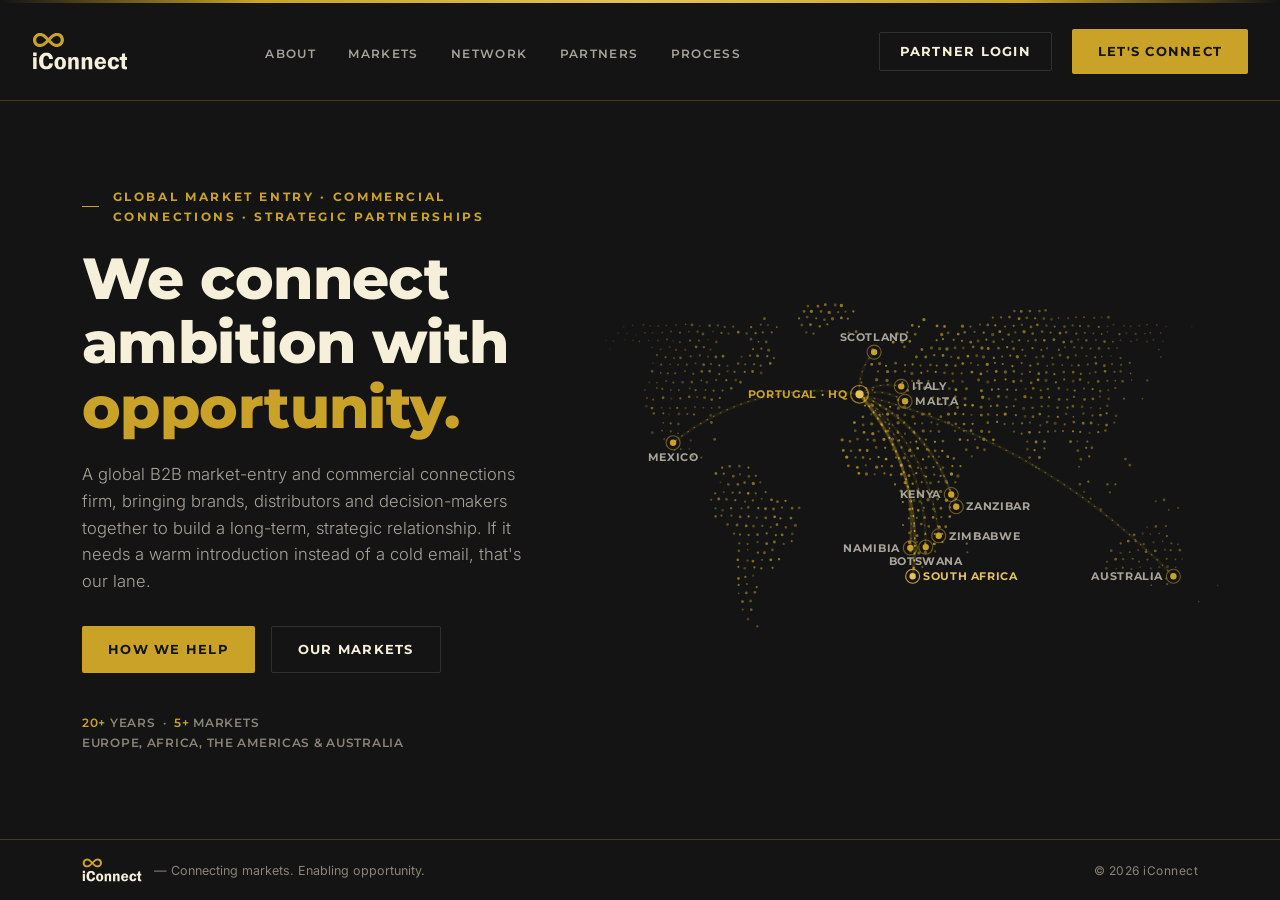
==== commit 88d7b00f: "Admin: merge Partners and Agreements into one expandable partner table - Each partner row opens to s" ====
--- a/index.html
+++ b/index.html
@@ -9,7 +9,7 @@
 <link rel="preconnect" href="https://fonts.googleapis.com">
 <link rel="preconnect" href="https://fonts.gstatic.com" crossorigin>
 <link href="https://fonts.googleapis.com/css2?family=Inter:wght@300;400;500;600&family=Montserrat:wght@600;700;800;900&display=swap" rel="stylesheet">
-<link rel="stylesheet" href="styles.css?v=55">
+<link rel="stylesheet" href="styles.css?v=56">
 </head>
 <body class="bg-black">
 <svg style="position:absolute;width:0;height:0;overflow:hidden;" aria-hidden="true"><symbol id="icon-logo-lockup" viewBox="0 0 306.0 122.8"><path class="logo-icon-fill" d="M 22.5,3.3 C 22.4,3.5 22.3,3.5 21,3.5 C 19.7,3.5 19.5,3.6 19.4,3.8 C 19.3,4 19.1,4.1 18.8,4.1 C 18.6,4.1 18.4,4.1 18.3,4.3 C 18.2,4.5 18,4.6 17.5,4.6 C 17,4.6 16.8,4.6 16.7,4.8 C 16.6,5 16.5,5.1 16.2,5.1 C 16,5.1 15.8,5.2 15.7,5.4 C 15.6,5.5 15.4,5.6 15.2,5.6 C 14.9,5.6 14.7,5.8 14.4,6.2 C 14.1,6.5 13.8,6.7 13.6,6.7 C 13.4,6.7 13.1,6.9 12.8,7.2 C 12.5,7.5 12.2,7.8 12,7.8 C 11.6,7.8 7.2,12.1 7.2,12.5 C 7.2,12.7 7,13 6.7,13.3 C 6.3,13.6 6.2,13.9 6.2,14.1 C 6.2,14.3 6.1,14.5 5.9,14.6 C 5.7,14.7 5.6,14.9 5.6,15.2 C 5.6,15.4 5.5,15.6 5.4,15.7 C 5.2,15.8 5.1,16 5.1,16.2 C 5.1,16.5 5,16.6 4.8,16.7 C 4.7,16.8 4.6,17 4.6,17.3 C 4.6,17.5 4.5,17.7 4.3,17.8 C 4.1,17.9 4.1,18.1 4.1,18.6 C 4.1,19.1 4,19.3 3.8,19.4 C 3.6,19.5 3.5,19.7 3.5,21 C 3.5,22.3 3.5,22.4 3.3,22.5 C 3,22.7 3,22.8 3,25.5 C 3,28.1 3,28.2 3.3,28.4 C 3.5,28.5 3.5,28.6 3.5,30.2 C 3.5,31.8 3.6,31.9 3.8,32.1 C 4,32.2 4.1,32.3 4.1,32.8 C 4.1,33.4 4.1,33.5 4.3,33.6 C 4.5,33.7 4.6,33.9 4.6,34.4 C 4.6,34.9 4.6,35.1 4.8,35.2 C 5,35.3 5.1,35.5 5.1,35.8 C 5.1,36 5.2,36.2 5.4,36.3 C 5.5,36.4 5.6,36.6 5.6,36.8 C 5.6,37.1 5.7,37.2 5.9,37.3 C 6.1,37.4 6.2,37.6 6.2,37.8 C 6.2,38.1 6.3,38.3 6.7,38.7 C 7,38.9 7.2,39.2 7.2,39.4 C 7.2,39.8 11.1,43.7 11.5,43.7 C 11.7,43.7 12,43.9 12.2,44.2 C 12.6,44.6 12.8,44.7 13.1,44.7 C 13.3,44.7 13.5,44.8 13.6,45 C 13.7,45.2 13.8,45.3 14.1,45.3 C 14.3,45.3 14.5,45.4 14.6,45.5 C 14.7,45.7 14.9,45.8 15.1,45.8 C 15.4,45.8 15.6,45.9 15.9,46.3 C 16.4,46.8 16.4,46.8 17.3,46.8 C 18,46.8 18.2,46.9 18.3,47.1 C 18.4,47.3 18.6,47.4 19.4,47.4 C 20.2,47.4 20.3,47.4 20.4,47.6 C 20.6,47.9 20.7,47.9 22.3,47.9 C 23.9,47.9 24,47.9 24.1,48.2 C 24.2,48.4 24.4,48.4 24.9,48.4 C 25.4,48.4 25.6,48.4 25.7,48.2 C 25.8,47.9 26,47.9 27.3,47.9 C 28.6,47.9 28.8,47.9 28.9,47.6 C 29,47.4 29.2,47.4 30.2,47.4 C 31.3,47.4 31.4,47.3 31.5,47.1 C 31.6,46.9 31.8,46.8 32.6,46.8 C 33.4,46.8 33.5,46.8 33.6,46.6 C 33.7,46.4 33.9,46.3 34.2,46.3 C 34.4,46.3 34.6,46.2 34.7,46.1 C 34.8,45.9 35,45.8 35.2,45.8 C 35.5,45.8 35.7,45.7 35.8,45.5 C 35.8,45.4 36,45.3 36.3,45.3 C 36.5,45.3 36.7,45.2 36.8,45 C 36.9,44.8 37.1,44.7 37.3,44.7 C 37.6,44.7 37.8,44.6 38.1,44.2 C 38.5,43.7 38.7,43.7 39.2,43.7 C 39.7,43.7 39.8,43.6 40.5,42.9 C 41,42.4 41.4,42.1 41.6,42.1 C 41.7,42.1 42.2,41.7 42.9,41 C 43.5,40.4 44,40 44.2,40 C 44.4,40 45.7,38.8 48.2,36.3 C 50.6,33.8 51.9,32.6 52.1,32.6 C 52.3,32.6 53.1,33.3 54.5,34.7 C 56.1,36.3 56.7,36.8 57,36.8 C 57.3,36.9 57.4,36.9 57.4,37.3 C 57.5,37.7 57.5,37.8 57.9,37.8 C 58.1,37.9 58.7,38.3 60.1,39.7 C 61.3,41 62,41.6 62.2,41.6 C 62.4,41.6 62.7,41.9 63.2,42.4 C 63.8,42.9 64.1,43.1 64.3,43.1 C 64.5,43.1 64.7,43.3 64.8,43.4 C 64.9,43.6 65.1,43.7 65.3,43.7 C 65.6,43.7 65.8,43.8 66.1,44.2 C 66.5,44.6 66.7,44.7 66.9,44.7 C 67.2,44.7 67.4,44.8 67.5,45 C 67.5,45.2 67.7,45.3 68,45.3 C 68.2,45.3 68.4,45.4 68.5,45.5 C 68.6,45.7 68.8,45.8 69,45.8 C 69.3,45.8 69.5,45.9 69.6,46.1 C 69.7,46.2 69.8,46.3 70.1,46.3 C 70.3,46.3 70.5,46.4 70.6,46.6 C 70.7,46.8 70.9,46.8 71.7,46.8 C 72.5,46.8 72.6,46.9 72.7,47.1 C 72.9,47.3 73,47.4 73.8,47.4 C 74.6,47.4 74.7,47.4 74.8,47.6 C 75,47.9 75.1,47.9 78.8,47.9 C 82.5,47.9 82.6,47.9 82.8,47.6 C 82.9,47.4 83,47.4 83.8,47.4 C 84.6,47.4 84.8,47.3 84.9,47.1 C 85,46.9 85.2,46.8 85.9,46.8 C 86.7,46.8 86.9,46.8 87,46.6 C 87.1,46.4 87.3,46.3 87.5,46.3 C 87.8,46.3 88,46.2 88.1,46.1 C 88.1,45.9 88.3,45.8 88.6,45.8 C 88.8,45.8 89,45.7 89.1,45.5 C 89.2,45.4 89.4,45.3 89.6,45.3 C 89.9,45.3 90.1,45.2 90.2,45 C 90.3,44.8 90.4,44.7 90.7,44.7 C 90.9,44.7 91.2,44.6 91.5,44.2 C 91.8,43.9 92.1,43.7 92.3,43.7 C 92.7,43.7 97.6,38.8 97.6,38.4 C 97.6,38.2 97.8,37.9 98.1,37.6 C 98.5,37.3 98.6,37 98.6,36.8 C 98.6,36.6 98.7,36.4 98.9,36.3 C 99.1,36.2 99.1,36 99.1,35.8 C 99.1,35.5 99.2,35.3 99.4,35.2 C 99.6,35.1 99.7,34.9 99.7,34.7 C 99.7,34.4 99.8,34.3 99.9,34.2 C 100.2,34.1 100.2,33.9 100.2,33.4 C 100.2,32.9 100.3,32.7 100.5,32.6 C 100.7,32.5 100.7,32.3 100.7,31.5 C 100.7,30.7 100.8,30.6 101,30.5 C 101.2,30.4 101.3,30.2 101.3,29.7 C 101.3,29.2 101.3,29 101.5,28.9 C 101.8,28.8 101.8,28.6 101.8,25.5 C 101.8,22.3 101.8,22.2 101.5,22 C 101.3,21.9 101.3,21.7 101.3,20.7 C 101.3,19.7 101.2,19.5 101,19.4 C 100.8,19.3 100.7,19.1 100.7,18.8 C 100.7,18.6 100.6,18.4 100.5,18.3 C 100.2,18.2 100.2,18 100.2,17.3 C 100.2,16.5 100.2,16.3 99.9,16.2 C 99.8,16.1 99.7,15.9 99.7,15.7 C 99.7,15.4 99.6,15.2 99.4,15.2 C 99.2,15.1 99.1,14.9 99.1,14.6 C 99.1,14.4 99.1,14.2 98.9,14.1 C 98.7,14 98.6,13.8 98.6,13.6 C 98.6,13.3 98.5,13.1 98.4,13 C 98.2,13 98.1,12.8 98.1,12.6 C 98.1,12.3 97.9,12 97.3,11.5 C 96.8,11 96.5,10.6 96.5,10.4 C 96.5,10 94.8,8.3 94.4,8.3 C 94.2,8.3 93.8,8 93.3,7.5 C 92.8,7 92.5,6.7 92.3,6.7 C 92.1,6.7 91.8,6.5 91.5,6.2 C 91.2,5.8 90.9,5.6 90.7,5.6 C 90.4,5.6 90.3,5.5 90.2,5.4 C 90.1,5.2 89.9,5.1 89.4,5.1 C 88.9,5.1 88.7,5.1 88.6,4.8 C 88.5,4.7 88.3,4.6 88.1,4.6 C 87.8,4.6 87.6,4.5 87.5,4.3 C 87.4,4.1 87.2,4.1 87,4.1 C 86.7,4.1 86.6,4 86.5,3.8 C 86.3,3.6 86.2,3.5 84.6,3.5 C 83,3.5 82.9,3.5 82.8,3.3 C 82.6,3 82.5,3 79.6,3 C 76.7,3 76.6,3 76.4,3.3 C 76.3,3.5 76.2,3.5 74.8,3.5 C 73.5,3.5 73.4,3.6 73.3,3.8 C 73.2,4 73,4.1 72.7,4.1 C 72.5,4.1 72.3,4.1 72.2,4.3 C 72.1,4.5 71.9,4.6 71.4,4.6 C 70.9,4.6 70.7,4.6 70.6,4.8 C 70.5,5.1 70.3,5.1 69.8,5.1 C 69.3,5.1 69.1,5.2 69,5.4 C 68.9,5.5 68.8,5.6 68.5,5.6 C 68.3,5.6 68,5.8 67.7,6.2 C 67.3,6.6 67.2,6.7 66.7,6.7 C 66.1,6.7 66,6.8 65.6,7.2 C 65.3,7.6 65,7.8 64.8,7.8 C 64.6,7.8 64.3,7.9 64,8.3 C 63.7,8.6 63.4,8.8 63.3,8.8 C 63,8.8 62.6,9.1 61.9,9.9 C 61.3,10.5 60.8,10.9 60.6,10.9 C 60.4,10.9 59.4,11.9 57.4,13.8 C 55.2,16 54.5,16.7 54.2,16.8 C 53.9,16.8 53.8,16.9 53.7,17.2 C 53.7,17.4 53.5,17.8 53.1,18.2 L 52.4,18.9 L 48.7,15.2 C 46.2,12.6 44.9,11.5 44.7,11.5 C 44.5,11.5 44,11 43.1,10.1 C 42.2,9.2 41.8,8.8 41.5,8.8 C 41.3,8.8 41.1,8.7 41,8.5 C 41,8.4 40.8,8.3 40.6,8.3 C 40.3,8.3 40,8.1 39.5,7.5 C 38.9,6.9 38.6,6.7 38.3,6.7 C 38.1,6.7 37.9,6.6 37.9,6.4 C 37.8,6.3 37.6,6.2 37.3,6.2 C 37.1,6.2 36.9,6.1 36.8,5.9 C 36.7,5.7 36.5,5.6 36.3,5.6 C 36,5.6 35.8,5.5 35.8,5.4 C 35.7,5.2 35.5,5.1 35.2,5.1 C 35,5.1 34.8,5 34.7,4.8 C 34.6,4.6 34.4,4.6 33.9,4.6 C 33.4,4.6 33.2,4.5 33.1,4.3 C 33,4.1 32.8,4.1 32.6,4.1 C 32.3,4.1 32.1,4 32.1,3.8 C 31.9,3.6 31.8,3.5 30.2,3.5 C 28.6,3.5 28.5,3.5 28.4,3.3 C 28.2,3 28.1,3 25.5,3 C 22.8,3 22.7,3 22.5,3.3 M 28.4,13.3 C 28.5,13.5 28.6,13.6 29.7,13.6 C 30.7,13.6 30.9,13.6 31,13.8 C 31.1,14 31.3,14.1 31.5,14.1 C 31.8,14.1 32,14.2 32.1,14.4 C 32.1,14.5 32.3,14.6 32.6,14.6 C 32.8,14.6 33,14.7 33.1,14.9 C 33.2,15 33.4,15.2 33.6,15.2 C 33.9,15.2 34.1,15.3 34.4,15.7 C 34.7,16 35,16.2 35.2,16.2 C 35.4,16.2 35.7,16.4 36,16.7 C 36.3,17.1 36.6,17.3 36.8,17.3 C 37,17.3 38,18.1 40.2,20.4 C 42.3,22.5 43.5,23.6 43.7,23.6 C 43.8,23.6 44.2,23.9 44.6,24.3 C 45.2,24.8 45.3,25 45.3,25.5 C 45.3,26 45.2,26.1 42,29.3 C 39.6,31.6 38.6,32.6 38.4,32.6 C 38.2,32.6 37.9,32.8 37.6,33.1 C 37.3,33.4 37,33.6 36.8,33.6 C 36.6,33.6 36.3,33.9 35.8,34.4 C 35.2,35 34.9,35.2 34.6,35.2 C 34.4,35.2 34.2,35.3 34.2,35.5 C 34.1,35.7 33.9,35.8 33.6,35.8 C 33.4,35.8 33.2,35.8 33.1,36 C 33,36.2 32.8,36.3 32.6,36.3 C 32.3,36.3 32.1,36.4 32.1,36.5 C 32,36.8 31.8,36.8 31.3,36.8 C 30.7,36.8 30.6,36.9 30.5,37.1 C 30.4,37.2 30.2,37.3 29.9,37.3 C 29.7,37.3 29.5,37.4 29.4,37.6 C 29.3,37.9 29.1,37.9 25.5,37.9 C 21.8,37.9 21.6,37.9 21.5,37.6 C 21.4,37.4 21.2,37.3 21,37.3 C 20.7,37.3 20.5,37.2 20.4,37.1 C 20.3,36.9 20.2,36.8 19.9,36.8 C 19.7,36.8 19.5,36.7 19.4,36.5 C 19.3,36.4 19.1,36.3 18.9,36.3 C 18.4,36.3 15.2,33 15.2,32.5 C 15.2,32.3 15,32.1 14.9,32.1 C 14.7,32 14.6,31.8 14.6,31.5 C 14.6,31.3 14.5,31.1 14.4,31 C 14.1,30.9 14.1,30.7 14.1,29.9 C 14.1,29.2 14.1,29 13.8,28.9 C 13.6,28.8 13.6,28.6 13.6,25.7 C 13.6,22.8 13.6,22.7 13.8,22.5 C 14.1,22.4 14.1,22.3 14.1,21.5 C 14.1,20.7 14.1,20.6 14.4,20.4 C 14.5,20.3 14.6,20.2 14.6,19.9 C 14.6,19.7 14.8,19.4 15.2,19.1 C 15.5,18.8 15.7,18.5 15.7,18.3 C 15.7,17.9 18.5,15.2 18.9,15.2 C 19.1,15.2 19.4,14.9 19.6,14.6 C 20.1,14.1 20.2,14.1 20.7,14.1 C 21.2,14.1 21.4,14 21.5,13.8 C 21.6,13.6 21.8,13.6 22.5,13.6 C 23.3,13.6 23.5,13.5 23.6,13.3 C 23.7,13.1 23.9,13 26,13 C 28.1,13 28.2,13.1 28.4,13.3 M 81.7,13.3 C 81.8,13.5 82,13.6 82.8,13.6 C 83.6,13.6 83.7,13.6 83.8,13.8 C 83.9,14 84.1,14.1 84.4,14.1 C 84.6,14.1 84.8,14.2 84.9,14.4 C 85,14.5 85.2,14.6 85.4,14.6 C 85.7,14.6 85.8,14.7 85.9,14.9 C 86,15 86.2,15.2 86.4,15.2 C 86.9,15.2 88.6,16.9 88.6,17.3 C 88.6,17.5 88.8,17.8 89.1,18.1 C 89.5,18.4 89.6,18.6 89.6,18.9 C 89.6,19.1 89.7,19.3 89.9,19.4 C 90.1,19.5 90.2,19.7 90.2,20.2 C 90.2,20.7 90.2,20.9 90.4,21 C 90.6,21.1 90.7,21.2 90.7,21.8 C 90.7,22.3 90.7,22.4 91,22.5 C 91.2,22.7 91.2,22.8 91.2,25.5 C 91.2,28.1 91.2,28.2 91,28.4 C 90.8,28.5 90.7,28.6 90.7,28.9 C 90.7,29.1 90.6,29.3 90.4,29.4 C 90.2,29.5 90.2,29.7 90.2,30.5 C 90.2,31.3 90.1,31.4 89.9,31.5 C 89.7,31.6 89.6,31.8 89.6,32 C 89.6,32.4 86.4,35.8 85.9,35.8 C 85.7,35.8 85.4,36 85.1,36.3 C 84.7,36.8 84.6,36.8 84.1,36.8 C 83.6,36.8 83.4,36.9 83.3,37.1 C 83.2,37.2 83,37.3 82.8,37.3 C 82.5,37.3 82.3,37.4 82.2,37.6 C 82.1,37.9 82,37.9 78.5,37.9 C 75.1,37.9 75,37.9 74.8,37.6 C 74.8,37.4 74.6,37.3 74.3,37.3 C 74.1,37.3 73.9,37.2 73.8,37.1 C 73.7,36.9 73.5,36.8 73,36.8 C 72.5,36.8 72.3,36.8 72.2,36.5 C 72.1,36.4 71.9,36.3 71.7,36.3 C 71.5,36.3 71.2,36.1 70.9,35.8 C 70.6,35.4 70.3,35.2 70.1,35.2 C 69.8,35.2 69.7,35.1 69.6,35 C 69.5,34.8 69.3,34.7 69.1,34.7 C 68.8,34.7 68.5,34.4 67.7,33.6 C 67.1,33 66.6,32.6 66.4,32.6 C 66.2,32.6 65,31.4 62.6,29 L 59,25.5 L 62.3,22.2 C 64.5,19.9 65.7,18.8 65.9,18.8 C 66.1,18.8 66.5,18.5 67.2,17.8 C 67.9,17 68.3,16.7 68.6,16.7 C 68.8,16.7 69,16.6 69,16.5 C 69.1,16.3 69.3,16.2 69.5,16.2 C 69.8,16.2 70,16 70.4,15.7 C 70.7,15.3 70.9,15.2 71.2,15.2 C 71.4,15.2 71.6,15 71.7,14.9 C 71.8,14.7 72,14.6 72.2,14.6 C 72.5,14.6 72.6,14.5 72.7,14.4 C 72.8,14.1 73,14.1 73.5,14.1 C 74,14.1 74.2,14 74.3,13.8 C 74.4,13.6 74.6,13.6 75.4,13.6 C 76.2,13.6 76.3,13.5 76.4,13.3 C 76.6,13.1 76.7,13 79.1,13 C 81.4,13 81.6,13.1 81.7,13.3"/><path d="M 3.6,65.5 C 3.6,65.6 3.5,68.1 3.6,71 L 3.6,76.4 L 9.1,76.4 L 14.6,76.4 L 14.6,70.9 L 14.6,65.4 L 9.1,65.4 C 4.8,65.3 3.6,65.4 3.6,65.5 M 41.6,66.1 C 41.4,66.4 41.3,66.4 40.2,66.4 C 39.2,66.4 39,66.4 38.9,66.7 C 38.8,66.9 38.6,66.9 38.1,66.9 C 37.6,66.9 37.4,67 37.3,67.2 C 37.2,67.4 37.1,67.5 36.8,67.5 C 36.6,67.5 36.4,67.5 36.3,67.7 C 36.2,67.9 36,68 35.8,68 C 35.5,68 35.3,68.1 35.2,68.2 C 35.1,68.4 34.9,68.5 34.7,68.5 C 34.4,68.5 34.3,68.6 34.2,68.8 C 34.1,68.9 33.9,69 33.7,69 C 33.4,69 33.1,69.3 32.6,69.8 C 32.1,70.3 31.7,70.6 31.5,70.6 C 31.2,70.6 28.4,73.4 28.4,73.8 C 28.4,74 28,74.4 27.6,74.8 C 27,75.4 26.8,75.7 26.8,76 C 26.8,76.2 26.7,76.4 26.5,76.4 C 26.3,76.5 26.2,76.7 26.2,77 C 26.2,77.2 26.2,77.4 26,77.5 C 25.8,77.6 25.7,77.8 25.7,78 C 25.7,78.3 25.6,78.5 25.5,78.5 C 25.3,78.6 25.2,78.8 25.2,79.1 C 25.2,79.3 25.1,79.5 24.9,79.6 C 24.8,79.7 24.7,79.9 24.7,80.1 C 24.7,80.4 24.6,80.6 24.4,80.7 C 24.2,80.8 24.1,80.9 24.1,81.5 C 24.1,82 24.1,82.1 23.9,82.2 C 23.6,82.4 23.6,82.5 23.6,83.3 C 23.6,84.1 23.6,84.2 23.3,84.4 C 23.1,84.5 23.1,84.6 23.1,85.7 C 23.1,86.7 23,86.9 22.8,87 C 22.6,87.1 22.5,87.3 22.5,92.5 C 22.5,97.8 22.6,98 22.8,98.1 C 23,98.2 23.1,98.4 23.1,99.7 C 23.1,101 23.1,101.1 23.3,101.3 C 23.6,101.4 23.6,101.5 23.6,102.3 C 23.6,103.1 23.6,103.3 23.9,103.4 C 24.1,103.5 24.1,103.7 24.1,104.2 C 24.1,104.7 24.2,104.9 24.4,105 C 24.6,105.1 24.7,105.2 24.7,105.5 C 24.7,105.7 24.8,105.9 24.9,106 C 25.1,106.1 25.2,106.3 25.2,106.5 C 25.2,106.8 25.3,107 25.5,107.1 C 25.6,107.2 25.7,107.3 25.7,107.6 C 25.7,107.9 25.8,108 26,108.1 C 26.1,108.2 26.2,108.4 26.2,108.6 C 26.2,108.9 26.4,109.1 26.8,109.4 C 27.1,109.7 27.3,110 27.3,110.2 C 27.3,110.4 27.6,110.8 28.1,111.3 C 28.6,111.8 28.9,112.2 28.9,112.4 C 28.9,112.7 29.6,113.4 29.9,113.4 C 30.1,113.4 30.6,113.8 31.3,114.5 C 32,115.2 32.4,115.5 32.6,115.5 C 32.8,115.5 33.1,115.7 33.4,116.1 C 33.7,116.4 33.9,116.6 34.2,116.6 C 34.4,116.6 34.6,116.7 34.7,116.8 C 34.8,117 35,117.1 35.2,117.1 C 35.5,117.1 35.7,117.2 35.8,117.4 C 35.8,117.5 36,117.6 36.3,117.6 C 36.5,117.6 36.7,117.7 36.8,117.9 C 36.9,118.1 37.1,118.2 37.6,118.2 C 38.1,118.2 38.3,118.2 38.4,118.4 C 38.5,118.7 38.7,118.7 39.5,118.7 C 40.2,118.7 40.4,118.7 40.5,119 C 40.6,119.2 40.8,119.2 45.5,119.2 C 50.3,119.2 50.4,119.2 50.5,119 C 50.7,118.7 50.8,118.7 51.6,118.7 C 52.4,118.7 52.5,118.7 52.7,118.4 C 52.8,118.2 52.9,118.2 53.5,118.2 C 54,118.2 54.1,118.1 54.2,117.9 C 54.3,117.7 54.5,117.6 54.8,117.6 C 55,117.6 55.2,117.5 55.3,117.4 C 55.4,117.2 55.6,117.1 56.1,117.1 C 56.6,117.1 56.7,117.1 57.1,116.6 C 57.5,116.2 57.7,116.1 57.9,116.1 C 58.2,116.1 58.4,115.9 58.7,115.5 C 59,115.2 59.3,115 59.5,115 C 59.9,115 62.2,112.7 62.2,112.3 C 62.2,112.2 62.5,111.8 63,111.3 C 63.5,110.8 63.8,110.4 63.8,110.2 C 63.8,110 63.9,109.8 64,109.7 C 64.2,109.6 64.3,109.4 64.3,109.2 C 64.3,108.9 64.4,108.7 64.5,108.7 C 64.7,108.6 64.8,108.4 64.8,108.1 C 64.8,107.9 64.9,107.7 65.1,107.6 C 65.3,107.5 65.3,107.3 65.3,106.8 C 65.3,106.3 65.4,106.1 65.6,106 C 65.8,105.9 65.9,105.7 65.9,105.2 C 65.9,104.7 65.9,104.5 66.1,104.4 C 66.4,104.3 66.4,104.2 66.4,103.1 C 66.4,102.1 66.4,101.9 66.7,101.8 C 66.9,101.7 66.9,101.5 66.9,101.2 C 66.9,100.8 66.8,100.8 66.2,100.8 C 65.6,100.7 65.4,100.7 65.3,100.5 C 65.2,100.2 65,100.2 60.8,100.2 C 56.6,100.2 56.5,100.2 56.4,99.9 C 56.2,99.7 56.1,99.7 55.8,99.7 C 55.4,99.7 55.4,99.8 55.3,100.2 C 55.3,100.4 55.2,100.7 55,100.7 C 54.8,100.8 54.8,101 54.8,101.5 C 54.8,102 54.7,102.2 54.5,102.3 C 54.3,102.4 54.2,102.6 54.2,103.1 C 54.2,103.6 54.2,103.8 54,103.9 C 53.8,104 53.7,104.2 53.7,104.4 C 53.7,104.7 53.6,104.9 53.5,105 C 53.3,105 53.2,105.2 53.2,105.4 C 53.2,105.9 50.4,108.7 50,108.7 C 49.8,108.7 49.6,108.8 49.5,108.9 C 49.4,109.1 49.2,109.2 48.7,109.2 C 48.2,109.2 48,109.2 47.9,109.4 C 47.8,109.7 47.6,109.7 45.8,109.7 C 44,109.7 43.8,109.7 43.7,109.4 C 43.6,109.2 43.4,109.2 42.9,109.2 C 42.4,109.2 42.2,109.1 42.1,108.9 C 42,108.7 41.8,108.7 41.6,108.7 C 41.3,108.7 41.1,108.6 41,108.4 C 41,108.2 40.8,108.1 40.6,108.1 C 40.1,108.1 38.9,106.9 38.9,106.5 C 38.9,106.3 38.7,106 38.4,105.8 C 38,105.4 37.9,105.2 37.9,104.9 C 37.9,104.7 37.8,104.5 37.6,104.4 C 37.4,104.3 37.3,104.2 37.3,103.6 C 37.3,103.1 37.3,103 37.1,102.8 C 36.8,102.7 36.8,102.6 36.8,101.8 C 36.8,101 36.8,100.9 36.5,100.7 C 36.3,100.6 36.3,100.5 36.3,98.9 C 36.3,97.3 36.3,97.2 36,97 C 35.8,96.9 35.8,96.8 35.8,93.1 C 35.8,89.4 35.8,89.2 36,89.1 C 36.3,89 36.3,88.8 36.3,87 C 36.3,85.2 36.3,85 36.5,84.9 C 36.8,84.8 36.8,84.6 36.8,83.8 C 36.8,83 36.8,82.9 37.1,82.8 C 37.2,82.7 37.3,82.5 37.3,82.2 C 37.3,82 37.4,81.8 37.6,81.7 C 37.8,81.6 37.9,81.4 37.9,80.9 C 37.9,80.4 37.9,80.3 38.4,79.9 C 38.7,79.6 38.9,79.3 38.9,79.1 C 38.9,78.7 40.7,77 41.1,77 C 41.3,77 41.5,76.9 41.6,76.7 C 41.7,76.5 41.8,76.4 42.1,76.4 C 42.3,76.4 42.5,76.3 42.6,76.2 C 42.8,75.9 42.9,75.9 45.8,75.9 C 48.7,75.9 48.8,75.9 49,76.2 C 49,76.3 49.2,76.4 49.4,76.4 C 49.9,76.4 52.7,79.2 52.7,79.7 C 52.7,79.9 52.8,80.1 52.9,80.1 C 53.1,80.2 53.2,80.4 53.2,80.9 C 53.2,81.4 53.2,81.6 53.5,81.7 C 53.7,81.8 53.7,82 53.7,82.8 C 53.7,83.6 53.8,83.7 54,83.8 C 54.2,83.9 54.2,84.1 54.3,85.2 L 54.3,86.4 L 58.2,86.4 C 61.9,86.5 62,86.5 62.2,86.2 C 62.3,86 62.5,85.9 64.6,85.9 L 66.9,85.9 L 66.9,85.2 C 66.9,84.6 66.9,84.5 66.7,84.4 C 66.4,84.2 66.4,84.1 66.4,83 C 66.4,82 66.4,81.8 66.1,81.7 C 65.9,81.6 65.9,81.4 65.9,80.7 C 65.9,79.9 65.8,79.7 65.6,79.6 C 65.4,79.5 65.3,79.3 65.3,78.8 C 65.3,78.3 65.3,78.1 65.1,78 C 64.9,77.9 64.8,77.7 64.8,77.5 C 64.8,77.2 64.7,77.1 64.5,77 C 64.4,76.9 64.3,76.7 64.3,76.4 C 64.3,76.2 64.2,76 64,75.9 C 63.8,75.8 63.8,75.6 63.8,75.4 C 63.8,75.1 63.7,74.9 63.5,74.8 C 63.3,74.8 63.2,74.6 63.2,74.4 C 63.2,74.1 63,73.8 62.4,73.3 C 61.9,72.8 61.6,72.4 61.6,72.2 C 61.6,71.8 59.9,70.1 59.5,70.1 C 59.3,70.1 59,69.9 58.7,69.6 C 58.4,69.2 58.2,69 57.9,69 C 57.7,69 57.5,68.9 57.1,68.5 C 56.8,68.1 56.6,68 56.3,68 C 56.1,68 55.9,67.9 55.8,67.7 C 55.7,67.5 55.6,67.5 55,67.5 C 54.5,67.5 54.3,67.4 54.2,67.2 C 54.1,67 54,66.9 53.5,66.9 C 52.9,66.9 52.8,66.9 52.7,66.7 C 52.5,66.4 52.4,66.4 51.1,66.4 C 49.8,66.4 49.6,66.4 49.5,66.1 C 49.4,65.9 49.2,65.9 45.5,65.9 C 41.8,65.9 41.7,65.9 41.6,66.1 M 294.6,68.2 C 294.5,68.5 294.4,68.5 291.4,68.5 C 288.6,68.5 288.4,68.5 288.3,68.8 C 288.2,68.9 288,69 287.8,69 C 287.6,69 287.3,69.2 287.1,69.4 L 286.7,69.8 L 286.7,73.1 C 286.7,76.1 286.7,76.3 286.4,76.4 C 286.2,76.6 286.2,76.7 286.1,78.3 L 286.1,80.1 L 282.7,80.1 L 279.4,80.2 L 279.4,84.6 L 279.4,89 L 282.5,89.1 L 285.6,89.2 L 285.6,100.4 C 285.6,111.5 285.6,111.7 285.9,111.8 C 286.1,111.9 286.2,112.1 286.2,112.6 C 286.2,113.1 286.2,113.3 286.4,113.4 C 286.6,113.5 286.7,113.7 286.7,114.2 C 286.7,114.7 286.7,114.9 287.2,115.3 C 287.5,115.6 287.7,115.8 287.7,116 C 287.7,116.4 288.4,117.1 288.8,117.1 C 289,117.1 289.3,117.3 289.6,117.6 C 290,118.1 290.1,118.2 290.7,118.2 C 291.2,118.2 291.3,118.2 291.4,118.4 C 291.5,118.6 291.7,118.7 292.2,118.7 C 292.8,118.7 292.9,118.7 293,119 C 293.2,119.2 293.3,119.2 295.1,119.2 C 297,119.2 297.1,119.2 297.3,119.5 C 297.5,119.9 298.6,119.9 298.8,119.5 C 299,119.2 299.1,119.2 301,119.2 L 303,119.2 L 303,115 L 303,110.8 L 301.8,110.8 C 300.7,110.8 300.5,110.7 300.4,110.5 C 300.3,110.3 300.1,110.2 299.4,110.2 C 298.6,110.2 298.6,110.2 297.9,109.6 C 297.5,109.1 297.3,108.8 297.3,108.6 C 297.3,108.4 297.1,108.2 297,108.1 C 296.7,108 296.7,107.9 296.8,98.6 L 296.8,89.2 L 299.9,89.1 L 303,89 L 303,84.6 L 303,80.2 L 299.9,80.1 L 296.8,80.1 L 296.7,74.1 L 296.7,68 L 295.7,68 C 294.9,68 294.7,68 294.6,68.2 M 84.9,79.9 C 84.8,80.1 84.6,80.1 84.1,80.1 C 83.6,80.1 83.4,80.2 83.3,80.4 C 83.2,80.6 83,80.7 82.5,80.7 C 82,80.7 81.8,80.7 81.7,80.9 C 81.6,81.1 81.4,81.2 81.2,81.2 C 81,81.2 80.7,81.3 80.4,81.7 C 80.1,82 79.8,82.2 79.6,82.2 C 79.2,82.2 74.8,86.6 74.8,87.1 C 74.8,87.2 74.7,87.4 74.6,87.5 C 74.4,87.6 74.3,87.8 74.3,88 C 74.3,88.3 74.2,88.5 73.8,88.8 C 73.3,89.3 73.3,89.4 73.3,89.9 C 73.3,90.4 73.2,90.6 73,90.7 C 72.8,90.8 72.7,91 72.7,91.5 C 72.7,92 72.7,92.2 72.5,92.3 C 72.2,92.4 72.2,92.6 72.2,93.3 C 72.2,94.1 72.2,94.3 71.9,94.4 C 71.7,94.5 71.7,94.7 71.7,99.1 C 71.7,103.6 71.7,103.8 71.9,103.9 C 72.2,104 72.2,104.2 72.2,105.2 C 72.2,106.3 72.2,106.4 72.5,106.5 C 72.7,106.6 72.7,106.8 72.7,107.3 C 72.7,107.9 72.8,108 73,108.1 C 73.2,108.2 73.3,108.4 73.3,108.7 C 73.3,108.9 73.4,109.1 73.5,109.2 C 73.7,109.3 73.8,109.5 73.8,109.7 C 73.8,110 73.9,110.1 74.1,110.2 C 74.2,110.3 74.3,110.5 74.3,110.8 C 74.3,111 74.4,111.2 74.6,111.3 C 74.7,111.4 74.8,111.6 74.8,111.8 C 74.8,112.2 79.7,117.1 80.2,117.1 C 80.4,117.1 80.6,117.2 80.7,117.4 C 80.8,117.5 80.9,117.6 81.2,117.6 C 81.4,117.6 81.6,117.7 81.7,117.9 C 81.8,118.1 82,118.2 82.5,118.2 C 83,118.2 83.2,118.2 83.3,118.4 C 83.4,118.6 83.6,118.7 84.1,118.7 C 84.6,118.7 84.8,118.7 84.9,119 C 85,119.2 85.2,119.2 89.6,119.2 C 94.1,119.2 94.3,119.2 94.4,119 C 94.5,118.7 94.7,118.7 95.2,118.7 C 95.7,118.7 95.9,118.6 96,118.4 C 96.1,118.2 96.3,118.2 96.8,118.2 C 97.3,118.2 97.5,118.1 97.6,117.9 C 97.7,117.7 97.8,117.6 98.1,117.6 C 98.3,117.6 98.5,117.5 98.6,117.4 C 98.7,117.2 98.9,117.1 99.1,117.1 C 99.4,117.1 99.6,117 99.9,116.6 C 100.2,116.3 100.5,116.1 100.7,116.1 C 101.1,116.1 103.9,113.3 103.9,112.9 C 103.9,112.7 104.2,112.3 104.7,111.8 C 105.3,111.3 105.5,111 105.5,110.7 C 105.5,110.5 105.6,110.3 105.8,110.2 C 105.9,110.1 106,110 106,109.7 C 106,109.5 106.1,109.3 106.3,109.2 C 106.5,109.1 106.5,108.9 106.5,108.7 C 106.5,108.4 106.6,108.2 106.8,108.1 C 107,108 107.1,107.9 107.1,107.3 C 107.1,106.8 107.1,106.6 107.3,106.5 C 107.6,106.4 107.6,106.3 107.6,105.5 C 107.6,104.7 107.6,104.5 107.9,104.4 C 108.1,104.3 108.1,104.2 108.1,99.7 C 108.1,95.2 108.1,95.1 107.9,94.9 C 107.6,94.8 107.6,94.6 107.6,93.9 C 107.6,93.1 107.6,92.9 107.3,92.8 C 107.1,92.7 107.1,92.5 107.1,92 C 107.1,91.5 107,91.3 106.8,91.2 C 106.6,91.1 106.5,90.9 106.5,90.4 C 106.5,89.9 106.5,89.7 106.3,89.6 C 106.1,89.5 106,89.4 106,89.1 C 106,88.9 105.9,88.7 105.8,88.6 C 105.6,88.5 105.5,88.3 105.5,88.1 C 105.5,87.8 105.3,87.6 105,87.3 C 104.6,87 104.4,86.7 104.4,86.5 C 104.4,86.1 101.1,82.8 100.7,82.8 C 100.5,82.8 100.2,82.6 99.9,82.2 C 99.6,81.9 99.4,81.7 99.1,81.7 C 98.9,81.7 98.7,81.6 98.6,81.5 C 98.5,81.3 98.3,81.2 98.1,81.2 C 97.8,81.2 97.7,81.1 97.6,80.9 C 97.5,80.7 97.3,80.7 96.8,80.7 C 96.3,80.7 96.1,80.6 96,80.4 C 95.9,80.2 95.7,80.1 95.2,80.1 C 94.7,80.1 94.5,80.1 94.4,79.9 C 94.3,79.6 94.1,79.6 89.6,79.6 C 85.2,79.6 85,79.6 84.9,79.9 M 90.7,86.7 C 90.8,86.9 91,87 91.5,87 C 92,87 92.2,87.1 92.3,87.3 C 92.4,87.4 92.6,87.5 92.8,87.5 C 93.2,87.5 94.9,89.2 94.9,89.7 C 94.9,89.9 95,90.1 95.2,90.2 C 95.4,90.3 95.4,90.4 95.4,91 C 95.4,91.5 95.5,91.6 95.7,91.8 C 96,91.9 96,92 96,93.3 C 96,94.6 96,94.8 96.2,94.9 C 96.5,95.1 96.5,95.2 96.5,99.7 C 96.5,104.2 96.5,104.3 96.2,104.4 C 96,104.5 96,104.7 96,105.8 C 96,106.8 96,107 95.7,107.1 C 95.5,107.2 95.4,107.3 95.4,107.8 C 95.4,108.4 95.4,108.5 94.9,108.9 C 94.6,109.2 94.4,109.5 94.4,109.7 C 94.4,110.1 93.2,111.3 92.8,111.3 C 92.6,111.3 92.4,111.4 92.3,111.6 C 92.2,111.8 92,111.8 91.5,111.8 C 91,111.8 90.8,111.9 90.7,112.1 C 90.6,112.3 90.4,112.4 89.6,112.4 C 88.9,112.4 88.7,112.3 88.6,112.1 C 88.5,111.9 88.3,111.8 87.8,111.8 C 87.3,111.8 87.2,111.8 86.1,110.6 C 85.2,109.8 84.9,109.4 84.9,109.1 C 84.9,108.9 84.8,108.7 84.6,108.7 C 84.4,108.6 84.4,108.4 84.4,107.9 C 84.4,107.3 84.3,107.2 84.1,107.1 C 83.9,106.9 83.8,106.8 83.8,105.5 C 83.8,104.2 83.8,104 83.6,103.9 C 83.3,103.8 83.3,103.6 83.3,99.1 C 83.3,94.7 83.3,94.5 83.6,94.4 C 83.8,94.3 83.8,94.1 83.8,93.1 C 83.8,92 83.9,91.9 84.1,91.8 C 84.3,91.6 84.4,91.5 84.4,91 C 84.4,90.4 84.4,90.3 84.6,90.2 C 84.8,90.1 84.9,89.9 84.9,89.7 C 84.9,89.5 85.2,89 86.1,88.2 L 87.2,87 L 88.1,87 C 88.8,87 89,87 89.1,86.7 C 89.2,86.5 89.4,86.5 89.9,86.5 C 90.4,86.5 90.6,86.5 90.7,86.7 M 133.5,79.9 C 133.4,80.1 133.2,80.1 132.7,80.1 C 132.2,80.1 132,80.2 131.9,80.4 C 131.8,80.6 131.6,80.7 131.4,80.7 C 131.1,80.7 130.9,80.8 130.8,80.9 C 130.8,81.1 130.6,81.2 130.4,81.2 C 129.9,81.2 128.2,82.9 128.2,83.3 C 128.2,83.5 127.9,83.9 127.4,84.3 C 126.9,84.9 126.6,85.2 126.6,85.5 C 126.6,85.8 126.5,85.9 126.1,85.9 L 125.6,85.9 L 125.6,83 L 125.5,80.2 L 120.5,80.2 L 115.6,80.2 L 115.6,99.4 L 115.6,118.6 L 121.1,118.6 L 126.6,118.6 L 126.6,106.1 C 126.6,93.6 126.6,93.5 126.9,93.3 C 127.1,93.2 127.1,93.1 127.1,92.5 C 127.1,92 127.2,91.9 127.4,91.8 C 127.6,91.7 127.7,91.5 127.7,91.2 C 127.7,91 127.8,90.8 127.9,90.7 C 128.1,90.6 128.2,90.4 128.2,90.2 C 128.2,89.8 128.9,89.1 129.3,89.1 C 129.5,89.1 129.7,89 129.8,88.8 C 129.9,88.7 130.1,88.6 130.3,88.6 C 130.6,88.6 130.8,88.5 130.8,88.3 C 131,88.1 131.1,88.1 132.4,88.1 C 133.7,88.1 133.9,88.1 134,88.3 C 134.1,88.5 134.3,88.6 134.5,88.6 C 134.8,88.6 135,88.7 135.1,88.8 C 135.2,89 135.4,89.1 135.6,89.1 C 136,89.2 136.1,89.2 136.1,89.6 C 136.1,89.8 136.3,90.1 136.7,90.4 L 137.2,90.9 L 137.2,92.1 C 137.2,93.1 137.2,93.2 137.4,93.3 C 137.7,93.5 137.7,93.6 137.7,106.1 L 137.8,118.6 L 143.3,118.6 L 148.7,118.6 L 148.8,104.5 C 148.8,90.4 148.8,90.3 148.5,90.2 C 148.3,90 148.3,89.9 148.3,88.6 C 148.3,87.3 148.3,87.1 148,87 C 147.8,86.9 147.8,86.7 147.8,86.2 C 147.8,85.7 147.7,85.5 147.5,85.4 C 147.3,85.3 147.2,85.1 147.2,84.9 C 147.2,84.6 147.1,84.4 147,84.4 C 146.8,84.3 146.7,84.1 146.7,83.9 C 146.7,83.4 145,81.7 144.6,81.7 C 144.4,81.7 144.1,81.5 143.8,81.2 C 143.4,80.7 143.3,80.7 142.7,80.7 C 142.2,80.7 142,80.6 141.9,80.4 C 141.8,80.2 141.7,80.1 141.1,80.1 C 140.6,80.1 140.5,80.1 140.4,79.9 C 140.2,79.6 140.1,79.6 136.9,79.6 C 133.8,79.6 133.6,79.6 133.5,79.9 M 176.3,79.9 C 176.2,80 176,80.1 175.7,80.1 C 175.5,80.1 175.3,80.2 175.2,80.4 C 175.1,80.6 174.9,80.7 174.7,80.7 C 174.4,80.7 174.3,80.8 174.2,80.9 C 174.1,81.1 173.9,81.2 173.7,81.2 C 173.3,81.2 171,83.4 171,83.9 C 171,84 170.8,84.3 170.5,84.6 C 170.1,84.9 169.9,85.2 169.9,85.4 C 169.9,85.7 169.3,86.5 169.1,86.5 C 168.9,86.5 168.9,85.7 168.9,83.3 L 168.8,80.2 L 163.6,80.2 L 158.4,80.2 L 158.4,99.4 L 158.4,118.6 L 164.1,118.6 L 169.9,118.6 L 169.9,105.8 C 169.9,93.1 169.9,93 170.2,92.8 C 170.4,92.7 170.5,92.5 170.5,92 C 170.5,91.5 170.5,91.4 171,91 C 171.3,90.7 171.5,90.4 171.5,90.2 C 171.5,89.8 172.2,89.1 172.6,89.1 C 172.8,89.1 173,89 173.1,88.8 C 173.2,88.7 173.4,88.6 173.6,88.6 C 173.9,88.6 174.1,88.5 174.2,88.3 C 174.3,88.1 174.4,88.1 175.7,88.1 C 177.1,88.1 177.2,88.1 177.3,88.3 C 177.4,88.5 177.6,88.6 177.8,88.6 C 178,88.6 178.4,88.9 179.1,89.5 C 179.7,90.2 180,90.5 180,90.7 C 180,90.9 180.1,91.1 180.2,91.2 C 180.5,91.4 180.5,91.5 180.5,105 L 180.6,118.6 L 186.3,118.6 L 192.1,118.6 L 192.1,106.1 C 192.1,93.6 192.1,93.5 191.9,93.3 C 191.6,93.2 191.6,93.1 191.6,90.7 C 191.6,88.3 191.6,88.2 191.3,88.1 C 191.1,87.9 191.1,87.8 191.1,87 C 191.1,86.2 191,86.1 190.8,85.9 C 190.6,85.8 190.5,85.7 190.5,85.4 C 190.5,85.2 190.4,85 190.3,84.9 C 190.1,84.8 190,84.6 190,84.4 C 190,84.1 189.9,83.9 189.7,83.8 C 189.6,83.7 189.5,83.6 189.5,83.4 C 189.5,82.9 188.8,82.2 188.4,82.2 C 188.2,82.2 187.9,82 187.6,81.7 C 187.3,81.3 187.1,81.2 186.8,81.2 C 186.6,81.2 186.4,81.1 186.3,80.9 C 186.2,80.8 186,80.7 185.8,80.7 C 185.5,80.7 185.4,80.6 185.3,80.4 C 185.2,80.2 185,80.1 184.5,80.1 C 184,80.1 183.8,80.1 183.7,79.9 C 183.5,79.6 183.4,79.6 180,79.6 C 176.6,79.6 176.4,79.6 176.3,79.9 M 213.8,79.9 C 213.7,80.1 213.5,80.1 212.7,80.1 C 212,80.1 211.8,80.2 211.7,80.4 C 211.6,80.6 211.4,80.7 211.1,80.7 C 210.9,80.7 210.7,80.8 210.6,80.9 C 210.5,81.1 210.3,81.2 210.1,81.2 C 209.8,81.2 209.7,81.3 209.6,81.5 C 209.5,81.6 209.3,81.7 209,81.7 C 208.8,81.7 208.6,81.8 208.5,82 C 208.4,82.1 208.2,82.2 208,82.2 C 207.6,82.2 203.2,86.6 203.2,87 C 203.2,87.2 203,87.5 202.7,87.8 C 202.3,88.1 202.2,88.4 202.2,88.6 C 202.2,88.8 202.1,89 201.9,89.1 C 201.7,89.2 201.6,89.4 201.6,89.6 C 201.6,89.9 201.5,90.1 201.4,90.2 C 201.2,90.3 201.1,90.4 201.1,91 C 201.1,91.5 201.1,91.6 200.8,91.8 C 200.6,91.9 200.6,92 200.6,92.5 C 200.6,93.1 200.5,93.2 200.3,93.3 C 200.1,93.5 200.1,93.6 200.1,94.7 C 200.1,95.7 200,95.9 199.8,96 C 199.5,96.1 199.5,96.3 199.5,99.9 C 199.5,103.6 199.5,103.8 199.8,103.9 C 200,104 200.1,104.2 200.1,105 C 200.1,105.7 200.1,105.9 200.3,106 C 200.5,106.1 200.6,106.3 200.6,106.8 C 200.6,107.3 200.6,107.5 200.8,107.6 C 201.1,107.7 201.1,107.9 201.1,108.4 C 201.1,108.9 201.2,109.1 201.4,109.2 C 201.5,109.3 201.6,109.5 201.6,109.7 C 201.6,109.9 201.8,110.2 202.2,110.5 C 202.5,110.8 202.7,111.1 202.7,111.3 C 202.7,111.5 202.9,111.8 203.2,112.1 C 203.5,112.4 203.7,112.7 203.7,112.9 C 203.7,113.3 206,115.5 206.4,115.5 C 206.6,115.5 207,115.8 207.4,116.3 C 208,116.9 208.3,117.1 208.6,117.1 C 208.8,117.1 209,117.2 209,117.4 C 209.1,117.5 209.3,117.6 209.6,117.6 C 209.8,117.6 210,117.7 210.1,117.9 C 210.2,118.1 210.4,118.2 210.9,118.2 C 211.4,118.2 211.6,118.2 211.7,118.4 C 211.8,118.6 212,118.7 212.5,118.7 C 213,118.7 213.2,118.7 213.3,119 C 213.4,119.2 213.5,119.2 218.3,119.2 C 223,119.2 223.2,119.2 223.3,119 C 223.4,118.7 223.6,118.7 224.1,118.7 C 224.6,118.7 224.8,118.6 224.9,118.4 C 225,118.2 225.2,118.2 225.7,118.2 C 226.2,118.2 226.4,118.1 226.5,117.9 C 226.6,117.7 226.7,117.6 227,117.6 C 227.2,117.6 227.4,117.5 227.5,117.4 C 227.6,117.2 227.8,117.1 228,117.1 C 228.2,117.1 228.6,116.9 229.1,116.3 C 229.6,115.8 230,115.5 230.1,115.5 C 230.5,115.5 231.7,114.3 231.7,113.9 C 231.7,113.8 232.1,113.4 232.5,112.9 C 233.1,112.3 233.3,112 233.3,111.8 C 233.3,111.6 233.4,111.4 233.6,111.3 C 233.8,111.2 233.9,111 233.9,110.8 C 233.9,110.5 234,110.3 234.1,110.2 C 234.3,110.1 234.4,110 234.4,109.7 C 234.4,109.5 234.5,109.3 234.7,109.2 C 234.8,109.1 234.9,108.9 234.9,108.7 C 234.9,108.4 235,108.2 235.2,108.1 C 235.4,108 235.4,107.9 235.4,107.6 C 235.4,107.3 235.5,107.2 235.7,107.1 C 235.9,107 236,106.8 235.9,106.5 L 235.9,106.1 L 232.8,106 C 229.9,106 229.8,106 229.6,105.8 C 229.5,105.5 229.4,105.5 227.8,105.5 C 226.2,105.5 226.2,105.5 225.8,105.9 C 225.5,106.2 225.4,106.4 225.4,106.9 C 225.4,107.3 225.3,107.5 225.1,107.6 C 225,107.7 224.9,107.9 224.9,108.1 C 224.9,108.5 222.6,110.8 222.2,110.8 C 222,110.8 221.8,110.9 221.7,111 C 221.6,111.3 221.4,111.3 220.7,111.3 C 219.9,111.3 219.7,111.3 219.6,111.6 C 219.5,111.8 219.3,111.8 218.8,111.8 C 218.3,111.8 218.1,111.8 218,111.6 C 217.9,111.3 217.7,111.3 217,111.3 C 216.2,111.3 216,111.3 215.9,111 C 215.8,110.9 215.6,110.8 215.4,110.8 C 215,110.8 212.2,108 212.2,107.5 C 212.2,107.3 212.1,107.2 211.9,107.1 C 211.7,107 211.7,106.8 211.7,105.8 C 211.7,104.7 211.6,104.5 211.4,104.4 C 211.2,104.3 211.1,104.2 211.1,103.2 C 211.1,102.1 211.2,102 211.5,101.6 L 211.9,101.3 L 223.9,101.2 L 235.9,101.2 L 235.9,98.1 C 236,95.2 236,95.1 235.7,94.9 C 235.5,94.8 235.4,94.6 235.4,93.9 C 235.4,93.1 235.4,92.9 235.2,92.8 C 235,92.7 234.9,92.5 234.9,91.8 C 234.9,91 234.9,90.8 234.7,90.7 C 234.5,90.6 234.4,90.4 234.4,90.2 C 234.4,89.9 234.3,89.7 234.1,89.6 C 234,89.5 233.9,89.4 233.9,89.1 C 233.9,88.9 233.8,88.7 233.6,88.6 C 233.4,88.5 233.3,88.3 233.3,88.1 C 233.3,87.8 233.2,87.6 233.1,87.5 C 232.9,87.4 232.8,87.2 232.8,87.1 C 232.8,86.6 228.5,82.2 228,82.2 C 227.8,82.2 227.6,82.1 227.5,82 C 227.4,81.8 227.2,81.7 227,81.7 C 226.7,81.7 226.6,81.6 226.5,81.5 C 226.4,81.3 226.2,81.2 225.9,81.2 C 225.7,81.2 225.5,81.1 225.4,80.9 C 225.3,80.8 225.1,80.7 224.9,80.7 C 224.6,80.7 224.4,80.6 224.4,80.4 C 224.2,80.2 224.1,80.1 223.3,80.1 C 222.5,80.1 222.4,80.1 222.2,79.9 C 222.1,79.6 222,79.6 218,79.6 C 214.1,79.6 213.9,79.6 213.8,79.9 M 219.6,86.7 C 219.7,87 219.9,87 220.6,87 L 221.5,87 L 222.6,88.2 C 223.5,89 223.8,89.5 223.8,89.7 C 223.8,89.9 223.9,90.1 224.1,90.2 C 224.3,90.3 224.4,90.4 224.4,90.7 C 224.4,90.9 224.4,91.1 224.6,91.2 C 224.9,91.3 224.9,91.5 224.9,92.5 C 224.9,93.6 224.9,93.7 225.2,93.9 L 225.5,94.1 L 225.1,94.5 L 224.6,94.9 L 218.2,94.9 L 211.7,94.9 L 211.7,93.4 C 211.7,92 211.7,91.9 211.9,91.8 C 212.1,91.7 212.2,91.5 212.2,91.2 C 212.2,91 212.3,90.8 212.5,90.7 C 212.6,90.6 212.7,90.4 212.7,90.2 C 212.7,89.9 212.8,89.7 213,89.6 C 213.2,89.6 213.3,89.4 213.3,89.2 C 213.3,88.7 213.9,88.1 214.3,88.1 C 214.5,88.1 214.8,87.9 215.1,87.5 C 215.6,87 215.6,87 216.5,87 C 217.2,87 217.4,87 217.5,86.7 C 217.6,86.5 217.8,86.5 218.5,86.5 C 219.3,86.5 219.5,86.5 219.6,86.7 M 256,79.9 C 255.9,80.1 255.8,80.1 255.3,80.1 C 254.7,80.1 254.6,80.2 254.5,80.4 C 254.4,80.6 254.2,80.7 253.7,80.7 C 253.2,80.7 253,80.7 252.9,80.9 C 252.8,81.1 252.6,81.2 252.4,81.2 C 252.1,81.2 251.9,81.3 251.8,81.5 C 251.7,81.6 251.5,81.7 251.3,81.7 C 251,81.7 250.9,81.8 250.8,82 C 250.7,82.1 250.5,82.2 250.3,82.2 C 250,82.2 249.7,82.5 249.2,83 C 248.7,83.5 248.3,83.8 248.1,83.8 C 248,83.8 247.6,84.1 247.2,84.5 C 246.8,84.9 246.5,85.3 246.5,85.4 C 246.5,85.6 246.2,86 245.7,86.5 C 245.2,87 245,87.3 245,87.6 C 245,87.8 244.8,88 244.7,88.1 C 244.5,88.1 244.4,88.3 244.4,88.6 C 244.4,88.8 244.3,89 244.2,89.1 C 244,89.2 243.9,89.4 243.9,89.6 C 243.9,89.9 243.8,90.1 243.6,90.2 C 243.5,90.3 243.4,90.4 243.4,90.7 C 243.4,90.9 243.3,91.1 243.1,91.2 C 242.9,91.3 242.8,91.5 242.8,92 C 242.8,92.5 242.8,92.7 242.6,92.8 C 242.3,92.9 242.3,93.1 242.3,94.1 C 242.3,95.2 242.3,95.3 242,95.4 C 241.8,95.6 241.8,95.7 241.8,99.7 C 241.8,103.6 241.8,103.8 242,103.9 C 242.3,104 242.3,104.2 242.3,105.2 C 242.3,106.3 242.3,106.4 242.6,106.5 C 242.8,106.6 242.8,106.8 242.8,107.3 C 242.8,107.9 242.9,108 243.1,108.1 C 243.3,108.2 243.4,108.4 243.4,108.7 C 243.4,108.9 243.5,109.1 243.6,109.2 C 243.8,109.3 243.9,109.5 243.9,109.7 C 243.9,110 244,110.1 244.2,110.2 C 244.3,110.3 244.4,110.5 244.4,110.8 C 244.4,111 244.5,111.2 244.7,111.3 C 244.8,111.4 245,111.6 245,111.8 C 245,112.2 249.3,116.6 249.8,116.6 C 250,116.6 250.2,116.7 250.2,116.8 C 250.3,117 250.5,117.1 250.8,117.1 C 251,117.1 251.2,117.2 251.3,117.4 C 251.4,117.5 251.6,117.6 251.8,117.6 C 252.1,117.6 252.3,117.7 252.4,117.9 C 252.4,118.1 252.6,118.2 252.9,118.2 C 253.1,118.2 253.3,118.3 253.4,118.4 C 253.5,118.7 253.7,118.7 254.5,118.7 C 255.2,118.7 255.4,118.7 255.5,119 C 255.7,119.2 255.8,119.2 260.3,119.2 C 264.8,119.2 264.9,119.2 265,119 C 265.1,118.7 265.3,118.7 265.8,118.7 C 266.3,118.7 266.5,118.6 266.6,118.4 C 266.7,118.2 266.9,118.2 267.4,118.2 C 267.9,118.2 268.1,118.1 268.2,117.9 C 268.3,117.7 268.5,117.6 268.7,117.6 C 269,117.6 269.2,117.5 269.3,117.4 C 269.3,117.2 269.5,117.1 269.8,117.1 C 270,117.1 270.2,117 270.6,116.6 C 270.9,116.3 271.2,116.1 271.3,116.1 C 271.7,116.1 274,113.8 274,113.4 C 274,113.2 274.3,112.8 274.8,112.4 C 275.4,111.8 275.6,111.5 275.6,111.2 C 275.6,111 275.7,110.8 275.9,110.8 C 276,110.7 276.1,110.5 276.1,110.2 C 276.1,110 276.2,109.8 276.4,109.7 C 276.6,109.6 276.7,109.4 276.7,108.9 C 276.7,108.4 276.7,108.2 276.9,108.1 C 277.1,108 277.2,107.9 277.2,107.1 C 277.2,106.3 277.2,106.1 277.5,106 C 277.7,105.9 277.7,105.8 277.7,105.2 L 277.6,104.5 L 276.4,104.5 C 275.4,104.4 275.2,104.4 275.1,104.2 C 274.9,103.9 274.8,103.9 271.1,103.9 L 267.2,104 L 267.2,104.4 C 267.1,104.7 267,104.9 266.9,105 C 266.7,105.1 266.6,105.2 266.6,105.8 C 266.6,106.3 266.6,106.4 266.4,106.5 C 266.2,106.6 266.1,106.8 266.1,107 C 266.1,107.3 265.9,107.5 265.6,107.9 C 265.2,108.2 265,108.5 265,108.7 C 265,109.1 264.9,109.1 264.6,109.2 C 264.3,109.2 264,109.4 263.7,109.7 L 263.2,110.2 L 261,110.2 C 259,110.2 258.8,110.2 258.7,110 C 258.6,109.8 258.4,109.7 258.2,109.7 C 257.9,109.7 257.7,109.6 257.6,109.4 C 257.6,109.3 257.4,109.2 257.2,109.2 C 256.7,109.2 256,108.5 256,108.1 C 256,107.9 255.9,107.7 255.8,107.6 C 255.6,107.5 255.5,107.3 255.5,107.1 C 255.5,106.8 255.4,106.6 255.3,106.5 C 255,106.4 255,106.3 255,105.8 C 255,105.2 254.9,105.1 254.7,105 C 254.5,104.8 254.5,104.7 254.5,99.4 C 254.5,94.1 254.5,94 254.7,93.9 C 254.9,93.8 255,93.6 255,93.1 C 255,92.6 255,92.4 255.3,92.3 C 255.5,92.2 255.5,92 255.5,91.5 C 255.5,91 255.6,90.9 257,89.5 L 258.4,88.1 L 259.3,88.1 C 260,88.1 260.2,88 260.3,87.8 C 260.4,87.6 260.6,87.5 261.1,87.5 C 261.6,87.5 261.8,87.6 261.9,87.8 C 262,88 262.1,88.1 262.9,88.1 L 263.7,88.1 L 264.9,89.2 C 265.8,90.1 266.1,90.5 266.1,90.7 C 266.1,90.9 266.2,91.1 266.4,91.2 C 266.6,91.3 266.6,91.5 266.6,92 C 266.6,92.5 266.7,92.7 266.9,92.8 C 267.1,92.9 267.1,93.1 267.2,93.9 L 267.2,94.9 L 268.2,94.9 C 269,94.9 269.1,94.9 269.3,94.7 C 269.4,94.4 269.5,94.4 273.5,94.4 L 277.6,94.3 L 277.7,93.6 C 277.7,93.1 277.7,92.9 277.5,92.8 C 277.2,92.7 277.2,92.5 277.2,91.8 C 277.2,91 277.1,90.8 276.9,90.7 C 276.7,90.6 276.7,90.4 276.7,89.9 C 276.7,89.4 276.6,89.2 276.4,89.1 C 276.2,89 276.1,88.8 276.1,88.6 C 276.1,88.3 276,88.1 275.9,88.1 C 275.7,88 275.6,87.8 275.6,87.5 C 275.6,87.3 275.5,87.1 275.3,87 C 275.2,86.9 275.1,86.7 275.1,86.5 C 275.1,86.1 271.8,82.8 271.3,82.8 C 271.2,82.8 270.9,82.6 270.6,82.2 C 270.2,81.9 270,81.7 269.8,81.7 C 269.5,81.7 269.3,81.6 269.3,81.5 C 269.2,81.3 269,81.2 268.7,81.2 C 268.5,81.2 268.3,81.1 268.2,80.9 C 268.1,80.8 267.9,80.7 267.7,80.7 C 267.4,80.7 267.2,80.6 267.1,80.4 C 267,80.2 266.9,80.1 266.1,80.1 C 265.3,80.1 265.1,80.1 265,79.9 C 264.9,79.6 264.8,79.6 260.5,79.6 C 256.3,79.6 256.2,79.6 256,79.9 M 3.6,80.3 C 3.6,80.4 3.5,88.9 3.6,99.3 L 3.6,118.1 L 9.1,118.1 L 14.6,118.1 L 14.6,99.1 L 14.6,80.2 L 9.1,80.2 C 4.8,80.1 3.6,80.2 3.6,80.3" fill="currentColor"/></symbol></svg>
--- a/styles.css
+++ b/styles.css
@@ -602,3 +602,27 @@
 body.viewer-admin .portal{padding-top:28px;}
 @media print{.agr-back,#agrAdminPending,.signed-actions{display:none !important;}}
 .inv-agreements{margin:8px 0 4px;}
+
+/* ============ ADMIN: PARTNER ROWS WITH EXPANDABLE DETAIL ============ */
+.partner-row{cursor:pointer;transition:background .2s;}
+.partner-row:hover{background:#faf6e8;}
+.partner-row.is-open{background:#faf6e8;}
+.row-toggle{background:none;border:0;padding:0;font:inherit;font-weight:700;color:var(--black);text-align:left;cursor:pointer;}
+.has-custom-cursor .row-toggle,.has-custom-cursor .partner-row{cursor:none;}
+.row-toggle:hover{color:#8a6a10;}
+.portal-table td.chev{text-align:right;width:36px;font-size:20px;line-height:1;color:var(--gold);}
+.partner-detail-row > td{background:#faf6e8;border-bottom:1px solid var(--line-on-cream);padding:0 !important;}
+.partner-detail{display:grid;grid-template-columns:1.1fr 1fr;gap:34px;padding:22px 22px 26px;}
+@media(max-width:860px){.partner-detail{grid-template-columns:1fr;gap:22px;}}
+.partner-detail h4{font-family:var(--font-head);font-weight:800;font-size:11px;letter-spacing:.16em;text-transform:uppercase;color:var(--gold);margin-bottom:10px;}
+.partner-detail .lb-notes{max-width:none;border-top-color:var(--line-on-cream);}
+.partner-detail .lb-notes div{grid-template-columns:140px 1fr;padding:9px 0;border-bottom-color:var(--line-on-cream);}
+.partner-detail .lb-notes dt{padding-top:2px;}
+.partner-detail .lb-notes dd{color:var(--black);word-break:break-word;white-space:pre-line;}
+@media(max-width:560px){.partner-detail .lb-notes div{grid-template-columns:1fr;gap:3px;}}
+.mini-agr{background:var(--white);border:1px solid var(--line-on-cream);padding:16px 18px;margin-bottom:12px;}
+.mini-agr-title{font-weight:700;font-size:14px;margin-bottom:6px;color:var(--black);}
+.mini-agr-state{font-size:13px;line-height:1.5;margin-bottom:12px;}
+.mini-agr-state.ok{color:#2f6b3a;}
+.mini-agr-state.todo{color:#8a6a10;}
+.mini-agr-actions{display:flex;gap:8px;flex-wrap:wrap;}
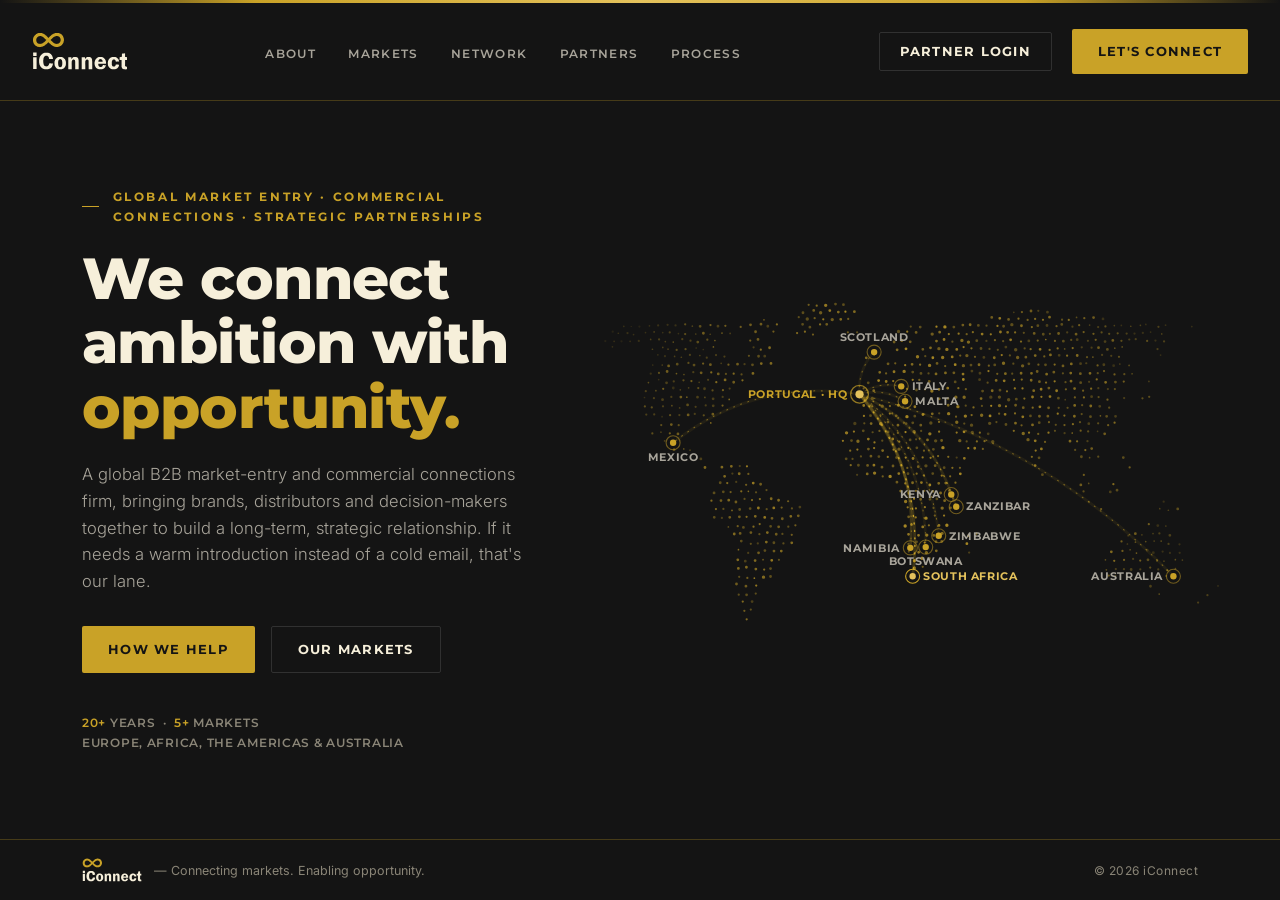
==== commit b7872260: "Add Los Locos and The Dalmahoy brand pages and link them from Partners - los-locos.html: story, six " ====
--- a/index.html
+++ b/index.html
@@ -9,7 +9,7 @@
 <link rel="preconnect" href="https://fonts.googleapis.com">
 <link rel="preconnect" href="https://fonts.gstatic.com" crossorigin>
 <link href="https://fonts.googleapis.com/css2?family=Inter:wght@300;400;500;600&family=Montserrat:wght@600;700;800;900&display=swap" rel="stylesheet">
-<link rel="stylesheet" href="styles.css?v=56">
+<link rel="stylesheet" href="styles.css?v=57">
 </head>
 <body class="bg-black">
 <svg style="position:absolute;width:0;height:0;overflow:hidden;" aria-hidden="true"><symbol id="icon-logo-lockup" viewBox="0 0 306.0 122.8"><path class="logo-icon-fill" d="M 22.5,3.3 C 22.4,3.5 22.3,3.5 21,3.5 C 19.7,3.5 19.5,3.6 19.4,3.8 C 19.3,4 19.1,4.1 18.8,4.1 C 18.6,4.1 18.4,4.1 18.3,4.3 C 18.2,4.5 18,4.6 17.5,4.6 C 17,4.6 16.8,4.6 16.7,4.8 C 16.6,5 16.5,5.1 16.2,5.1 C 16,5.1 15.8,5.2 15.7,5.4 C 15.6,5.5 15.4,5.6 15.2,5.6 C 14.9,5.6 14.7,5.8 14.4,6.2 C 14.1,6.5 13.8,6.7 13.6,6.7 C 13.4,6.7 13.1,6.9 12.8,7.2 C 12.5,7.5 12.2,7.8 12,7.8 C 11.6,7.8 7.2,12.1 7.2,12.5 C 7.2,12.7 7,13 6.7,13.3 C 6.3,13.6 6.2,13.9 6.2,14.1 C 6.2,14.3 6.1,14.5 5.9,14.6 C 5.7,14.7 5.6,14.9 5.6,15.2 C 5.6,15.4 5.5,15.6 5.4,15.7 C 5.2,15.8 5.1,16 5.1,16.2 C 5.1,16.5 5,16.6 4.8,16.7 C 4.7,16.8 4.6,17 4.6,17.3 C 4.6,17.5 4.5,17.7 4.3,17.8 C 4.1,17.9 4.1,18.1 4.1,18.6 C 4.1,19.1 4,19.3 3.8,19.4 C 3.6,19.5 3.5,19.7 3.5,21 C 3.5,22.3 3.5,22.4 3.3,22.5 C 3,22.7 3,22.8 3,25.5 C 3,28.1 3,28.2 3.3,28.4 C 3.5,28.5 3.5,28.6 3.5,30.2 C 3.5,31.8 3.6,31.9 3.8,32.1 C 4,32.2 4.1,32.3 4.1,32.8 C 4.1,33.4 4.1,33.5 4.3,33.6 C 4.5,33.7 4.6,33.9 4.6,34.4 C 4.6,34.9 4.6,35.1 4.8,35.2 C 5,35.3 5.1,35.5 5.1,35.8 C 5.1,36 5.2,36.2 5.4,36.3 C 5.5,36.4 5.6,36.6 5.6,36.8 C 5.6,37.1 5.7,37.2 5.9,37.3 C 6.1,37.4 6.2,37.6 6.2,37.8 C 6.2,38.1 6.3,38.3 6.7,38.7 C 7,38.9 7.2,39.2 7.2,39.4 C 7.2,39.8 11.1,43.7 11.5,43.7 C 11.7,43.7 12,43.9 12.2,44.2 C 12.6,44.6 12.8,44.7 13.1,44.7 C 13.3,44.7 13.5,44.8 13.6,45 C 13.7,45.2 13.8,45.3 14.1,45.3 C 14.3,45.3 14.5,45.4 14.6,45.5 C 14.7,45.7 14.9,45.8 15.1,45.8 C 15.4,45.8 15.6,45.9 15.9,46.3 C 16.4,46.8 16.4,46.8 17.3,46.8 C 18,46.8 18.2,46.9 18.3,47.1 C 18.4,47.3 18.6,47.4 19.4,47.4 C 20.2,47.4 20.3,47.4 20.4,47.6 C 20.6,47.9 20.7,47.9 22.3,47.9 C 23.9,47.9 24,47.9 24.1,48.2 C 24.2,48.4 24.4,48.4 24.9,48.4 C 25.4,48.4 25.6,48.4 25.7,48.2 C 25.8,47.9 26,47.9 27.3,47.9 C 28.6,47.9 28.8,47.9 28.9,47.6 C 29,47.4 29.2,47.4 30.2,47.4 C 31.3,47.4 31.4,47.3 31.5,47.1 C 31.6,46.9 31.8,46.8 32.6,46.8 C 33.4,46.8 33.5,46.8 33.6,46.6 C 33.7,46.4 33.9,46.3 34.2,46.3 C 34.4,46.3 34.6,46.2 34.7,46.1 C 34.8,45.9 35,45.8 35.2,45.8 C 35.5,45.8 35.7,45.7 35.8,45.5 C 35.8,45.4 36,45.3 36.3,45.3 C 36.5,45.3 36.7,45.2 36.8,45 C 36.9,44.8 37.1,44.7 37.3,44.7 C 37.6,44.7 37.8,44.6 38.1,44.2 C 38.5,43.7 38.7,43.7 39.2,43.7 C 39.7,43.7 39.8,43.6 40.5,42.9 C 41,42.4 41.4,42.1 41.6,42.1 C 41.7,42.1 42.2,41.7 42.9,41 C 43.5,40.4 44,40 44.2,40 C 44.4,40 45.7,38.8 48.2,36.3 C 50.6,33.8 51.9,32.6 52.1,32.6 C 52.3,32.6 53.1,33.3 54.5,34.7 C 56.1,36.3 56.7,36.8 57,36.8 C 57.3,36.9 57.4,36.9 57.4,37.3 C 57.5,37.7 57.5,37.8 57.9,37.8 C 58.1,37.9 58.7,38.3 60.1,39.7 C 61.3,41 62,41.6 62.2,41.6 C 62.4,41.6 62.7,41.9 63.2,42.4 C 63.8,42.9 64.1,43.1 64.3,43.1 C 64.5,43.1 64.7,43.3 64.8,43.4 C 64.9,43.6 65.1,43.7 65.3,43.7 C 65.6,43.7 65.8,43.8 66.1,44.2 C 66.5,44.6 66.7,44.7 66.9,44.7 C 67.2,44.7 67.4,44.8 67.5,45 C 67.5,45.2 67.7,45.3 68,45.3 C 68.2,45.3 68.4,45.4 68.5,45.5 C 68.6,45.7 68.8,45.8 69,45.8 C 69.3,45.8 69.5,45.9 69.6,46.1 C 69.7,46.2 69.8,46.3 70.1,46.3 C 70.3,46.3 70.5,46.4 70.6,46.6 C 70.7,46.8 70.9,46.8 71.7,46.8 C 72.5,46.8 72.6,46.9 72.7,47.1 C 72.9,47.3 73,47.4 73.8,47.4 C 74.6,47.4 74.7,47.4 74.8,47.6 C 75,47.9 75.1,47.9 78.8,47.9 C 82.5,47.9 82.6,47.9 82.8,47.6 C 82.9,47.4 83,47.4 83.8,47.4 C 84.6,47.4 84.8,47.3 84.9,47.1 C 85,46.9 85.2,46.8 85.9,46.8 C 86.7,46.8 86.9,46.8 87,46.6 C 87.1,46.4 87.3,46.3 87.5,46.3 C 87.8,46.3 88,46.2 88.1,46.1 C 88.1,45.9 88.3,45.8 88.6,45.8 C 88.8,45.8 89,45.7 89.1,45.5 C 89.2,45.4 89.4,45.3 89.6,45.3 C 89.9,45.3 90.1,45.2 90.2,45 C 90.3,44.8 90.4,44.7 90.7,44.7 C 90.9,44.7 91.2,44.6 91.5,44.2 C 91.8,43.9 92.1,43.7 92.3,43.7 C 92.7,43.7 97.6,38.8 97.6,38.4 C 97.6,38.2 97.8,37.9 98.1,37.6 C 98.5,37.3 98.6,37 98.6,36.8 C 98.6,36.6 98.7,36.4 98.9,36.3 C 99.1,36.2 99.1,36 99.1,35.8 C 99.1,35.5 99.2,35.3 99.4,35.2 C 99.6,35.1 99.7,34.9 99.7,34.7 C 99.7,34.4 99.8,34.3 99.9,34.2 C 100.2,34.1 100.2,33.9 100.2,33.4 C 100.2,32.9 100.3,32.7 100.5,32.6 C 100.7,32.5 100.7,32.3 100.7,31.5 C 100.7,30.7 100.8,30.6 101,30.5 C 101.2,30.4 101.3,30.2 101.3,29.7 C 101.3,29.2 101.3,29 101.5,28.9 C 101.8,28.8 101.8,28.6 101.8,25.5 C 101.8,22.3 101.8,22.2 101.5,22 C 101.3,21.9 101.3,21.7 101.3,20.7 C 101.3,19.7 101.2,19.5 101,19.4 C 100.8,19.3 100.7,19.1 100.7,18.8 C 100.7,18.6 100.6,18.4 100.5,18.3 C 100.2,18.2 100.2,18 100.2,17.3 C 100.2,16.5 100.2,16.3 99.9,16.2 C 99.8,16.1 99.7,15.9 99.7,15.7 C 99.7,15.4 99.6,15.2 99.4,15.2 C 99.2,15.1 99.1,14.9 99.1,14.6 C 99.1,14.4 99.1,14.2 98.9,14.1 C 98.7,14 98.6,13.8 98.6,13.6 C 98.6,13.3 98.5,13.1 98.4,13 C 98.2,13 98.1,12.8 98.1,12.6 C 98.1,12.3 97.9,12 97.3,11.5 C 96.8,11 96.5,10.6 96.5,10.4 C 96.5,10 94.8,8.3 94.4,8.3 C 94.2,8.3 93.8,8 93.3,7.5 C 92.8,7 92.5,6.7 92.3,6.7 C 92.1,6.7 91.8,6.5 91.5,6.2 C 91.2,5.8 90.9,5.6 90.7,5.6 C 90.4,5.6 90.3,5.5 90.2,5.4 C 90.1,5.2 89.9,5.1 89.4,5.1 C 88.9,5.1 88.7,5.1 88.6,4.8 C 88.5,4.7 88.3,4.6 88.1,4.6 C 87.8,4.6 87.6,4.5 87.5,4.3 C 87.4,4.1 87.2,4.1 87,4.1 C 86.7,4.1 86.6,4 86.5,3.8 C 86.3,3.6 86.2,3.5 84.6,3.5 C 83,3.5 82.9,3.5 82.8,3.3 C 82.6,3 82.5,3 79.6,3 C 76.7,3 76.6,3 76.4,3.3 C 76.3,3.5 76.2,3.5 74.8,3.5 C 73.5,3.5 73.4,3.6 73.3,3.8 C 73.2,4 73,4.1 72.7,4.1 C 72.5,4.1 72.3,4.1 72.2,4.3 C 72.1,4.5 71.9,4.6 71.4,4.6 C 70.9,4.6 70.7,4.6 70.6,4.8 C 70.5,5.1 70.3,5.1 69.8,5.1 C 69.3,5.1 69.1,5.2 69,5.4 C 68.9,5.5 68.8,5.6 68.5,5.6 C 68.3,5.6 68,5.8 67.7,6.2 C 67.3,6.6 67.2,6.7 66.7,6.7 C 66.1,6.7 66,6.8 65.6,7.2 C 65.3,7.6 65,7.8 64.8,7.8 C 64.6,7.8 64.3,7.9 64,8.3 C 63.7,8.6 63.4,8.8 63.3,8.8 C 63,8.8 62.6,9.1 61.9,9.9 C 61.3,10.5 60.8,10.9 60.6,10.9 C 60.4,10.9 59.4,11.9 57.4,13.8 C 55.2,16 54.5,16.7 54.2,16.8 C 53.9,16.8 53.8,16.9 53.7,17.2 C 53.7,17.4 53.5,17.8 53.1,18.2 L 52.4,18.9 L 48.7,15.2 C 46.2,12.6 44.9,11.5 44.7,11.5 C 44.5,11.5 44,11 43.1,10.1 C 42.2,9.2 41.8,8.8 41.5,8.8 C 41.3,8.8 41.1,8.7 41,8.5 C 41,8.4 40.8,8.3 40.6,8.3 C 40.3,8.3 40,8.1 39.5,7.5 C 38.9,6.9 38.6,6.7 38.3,6.7 C 38.1,6.7 37.9,6.6 37.9,6.4 C 37.8,6.3 37.6,6.2 37.3,6.2 C 37.1,6.2 36.9,6.1 36.8,5.9 C 36.7,5.7 36.5,5.6 36.3,5.6 C 36,5.6 35.8,5.5 35.8,5.4 C 35.7,5.2 35.5,5.1 35.2,5.1 C 35,5.1 34.8,5 34.7,4.8 C 34.6,4.6 34.4,4.6 33.9,4.6 C 33.4,4.6 33.2,4.5 33.1,4.3 C 33,4.1 32.8,4.1 32.6,4.1 C 32.3,4.1 32.1,4 32.1,3.8 C 31.9,3.6 31.8,3.5 30.2,3.5 C 28.6,3.5 28.5,3.5 28.4,3.3 C 28.2,3 28.1,3 25.5,3 C 22.8,3 22.7,3 22.5,3.3 M 28.4,13.3 C 28.5,13.5 28.6,13.6 29.7,13.6 C 30.7,13.6 30.9,13.6 31,13.8 C 31.1,14 31.3,14.1 31.5,14.1 C 31.8,14.1 32,14.2 32.1,14.4 C 32.1,14.5 32.3,14.6 32.6,14.6 C 32.8,14.6 33,14.7 33.1,14.9 C 33.2,15 33.4,15.2 33.6,15.2 C 33.9,15.2 34.1,15.3 34.4,15.7 C 34.7,16 35,16.2 35.2,16.2 C 35.4,16.2 35.7,16.4 36,16.7 C 36.3,17.1 36.6,17.3 36.8,17.3 C 37,17.3 38,18.1 40.2,20.4 C 42.3,22.5 43.5,23.6 43.7,23.6 C 43.8,23.6 44.2,23.9 44.6,24.3 C 45.2,24.8 45.3,25 45.3,25.5 C 45.3,26 45.2,26.1 42,29.3 C 39.6,31.6 38.6,32.6 38.4,32.6 C 38.2,32.6 37.9,32.8 37.6,33.1 C 37.3,33.4 37,33.6 36.8,33.6 C 36.6,33.6 36.3,33.9 35.8,34.4 C 35.2,35 34.9,35.2 34.6,35.2 C 34.4,35.2 34.2,35.3 34.2,35.5 C 34.1,35.7 33.9,35.8 33.6,35.8 C 33.4,35.8 33.2,35.8 33.1,36 C 33,36.2 32.8,36.3 32.6,36.3 C 32.3,36.3 32.1,36.4 32.1,36.5 C 32,36.8 31.8,36.8 31.3,36.8 C 30.7,36.8 30.6,36.9 30.5,37.1 C 30.4,37.2 30.2,37.3 29.9,37.3 C 29.7,37.3 29.5,37.4 29.4,37.6 C 29.3,37.9 29.1,37.9 25.5,37.9 C 21.8,37.9 21.6,37.9 21.5,37.6 C 21.4,37.4 21.2,37.3 21,37.3 C 20.7,37.3 20.5,37.2 20.4,37.1 C 20.3,36.9 20.2,36.8 19.9,36.8 C 19.7,36.8 19.5,36.7 19.4,36.5 C 19.3,36.4 19.1,36.3 18.9,36.3 C 18.4,36.3 15.2,33 15.2,32.5 C 15.2,32.3 15,32.1 14.9,32.1 C 14.7,32 14.6,31.8 14.6,31.5 C 14.6,31.3 14.5,31.1 14.4,31 C 14.1,30.9 14.1,30.7 14.1,29.9 C 14.1,29.2 14.1,29 13.8,28.9 C 13.6,28.8 13.6,28.6 13.6,25.7 C 13.6,22.8 13.6,22.7 13.8,22.5 C 14.1,22.4 14.1,22.3 14.1,21.5 C 14.1,20.7 14.1,20.6 14.4,20.4 C 14.5,20.3 14.6,20.2 14.6,19.9 C 14.6,19.7 14.8,19.4 15.2,19.1 C 15.5,18.8 15.7,18.5 15.7,18.3 C 15.7,17.9 18.5,15.2 18.9,15.2 C 19.1,15.2 19.4,14.9 19.6,14.6 C 20.1,14.1 20.2,14.1 20.7,14.1 C 21.2,14.1 21.4,14 21.5,13.8 C 21.6,13.6 21.8,13.6 22.5,13.6 C 23.3,13.6 23.5,13.5 23.6,13.3 C 23.7,13.1 23.9,13 26,13 C 28.1,13 28.2,13.1 28.4,13.3 M 81.7,13.3 C 81.8,13.5 82,13.6 82.8,13.6 C 83.6,13.6 83.7,13.6 83.8,13.8 C 83.9,14 84.1,14.1 84.4,14.1 C 84.6,14.1 84.8,14.2 84.9,14.4 C 85,14.5 85.2,14.6 85.4,14.6 C 85.7,14.6 85.8,14.7 85.9,14.9 C 86,15 86.2,15.2 86.4,15.2 C 86.9,15.2 88.6,16.9 88.6,17.3 C 88.6,17.5 88.8,17.8 89.1,18.1 C 89.5,18.4 89.6,18.6 89.6,18.9 C 89.6,19.1 89.7,19.3 89.9,19.4 C 90.1,19.5 90.2,19.7 90.2,20.2 C 90.2,20.7 90.2,20.9 90.4,21 C 90.6,21.1 90.7,21.2 90.7,21.8 C 90.7,22.3 90.7,22.4 91,22.5 C 91.2,22.7 91.2,22.8 91.2,25.5 C 91.2,28.1 91.2,28.2 91,28.4 C 90.8,28.5 90.7,28.6 90.7,28.9 C 90.7,29.1 90.6,29.3 90.4,29.4 C 90.2,29.5 90.2,29.7 90.2,30.5 C 90.2,31.3 90.1,31.4 89.9,31.5 C 89.7,31.6 89.6,31.8 89.6,32 C 89.6,32.4 86.4,35.8 85.9,35.8 C 85.7,35.8 85.4,36 85.1,36.3 C 84.7,36.8 84.6,36.8 84.1,36.8 C 83.6,36.8 83.4,36.9 83.3,37.1 C 83.2,37.2 83,37.3 82.8,37.3 C 82.5,37.3 82.3,37.4 82.2,37.6 C 82.1,37.9 82,37.9 78.5,37.9 C 75.1,37.9 75,37.9 74.8,37.6 C 74.8,37.4 74.6,37.3 74.3,37.3 C 74.1,37.3 73.9,37.2 73.8,37.1 C 73.7,36.9 73.5,36.8 73,36.8 C 72.5,36.8 72.3,36.8 72.2,36.5 C 72.1,36.4 71.9,36.3 71.7,36.3 C 71.5,36.3 71.2,36.1 70.9,35.8 C 70.6,35.4 70.3,35.2 70.1,35.2 C 69.8,35.2 69.7,35.1 69.6,35 C 69.5,34.8 69.3,34.7 69.1,34.7 C 68.8,34.7 68.5,34.4 67.7,33.6 C 67.1,33 66.6,32.6 66.4,32.6 C 66.2,32.6 65,31.4 62.6,29 L 59,25.5 L 62.3,22.2 C 64.5,19.9 65.7,18.8 65.9,18.8 C 66.1,18.8 66.5,18.5 67.2,17.8 C 67.9,17 68.3,16.7 68.6,16.7 C 68.8,16.7 69,16.6 69,16.5 C 69.1,16.3 69.3,16.2 69.5,16.2 C 69.8,16.2 70,16 70.4,15.7 C 70.7,15.3 70.9,15.2 71.2,15.2 C 71.4,15.2 71.6,15 71.7,14.9 C 71.8,14.7 72,14.6 72.2,14.6 C 72.5,14.6 72.6,14.5 72.7,14.4 C 72.8,14.1 73,14.1 73.5,14.1 C 74,14.1 74.2,14 74.3,13.8 C 74.4,13.6 74.6,13.6 75.4,13.6 C 76.2,13.6 76.3,13.5 76.4,13.3 C 76.6,13.1 76.7,13 79.1,13 C 81.4,13 81.6,13.1 81.7,13.3"/><path d="M 3.6,65.5 C 3.6,65.6 3.5,68.1 3.6,71 L 3.6,76.4 L 9.1,76.4 L 14.6,76.4 L 14.6,70.9 L 14.6,65.4 L 9.1,65.4 C 4.8,65.3 3.6,65.4 3.6,65.5 M 41.6,66.1 C 41.4,66.4 41.3,66.4 40.2,66.4 C 39.2,66.4 39,66.4 38.9,66.7 C 38.8,66.9 38.6,66.9 38.1,66.9 C 37.6,66.9 37.4,67 37.3,67.2 C 37.2,67.4 37.1,67.5 36.8,67.5 C 36.6,67.5 36.4,67.5 36.3,67.7 C 36.2,67.9 36,68 35.8,68 C 35.5,68 35.3,68.1 35.2,68.2 C 35.1,68.4 34.9,68.5 34.7,68.5 C 34.4,68.5 34.3,68.6 34.2,68.8 C 34.1,68.9 33.9,69 33.7,69 C 33.4,69 33.1,69.3 32.6,69.8 C 32.1,70.3 31.7,70.6 31.5,70.6 C 31.2,70.6 28.4,73.4 28.4,73.8 C 28.4,74 28,74.4 27.6,74.8 C 27,75.4 26.8,75.7 26.8,76 C 26.8,76.2 26.7,76.4 26.5,76.4 C 26.3,76.5 26.2,76.7 26.2,77 C 26.2,77.2 26.2,77.4 26,77.5 C 25.8,77.6 25.7,77.8 25.7,78 C 25.7,78.3 25.6,78.5 25.5,78.5 C 25.3,78.6 25.2,78.8 25.2,79.1 C 25.2,79.3 25.1,79.5 24.9,79.6 C 24.8,79.7 24.7,79.9 24.7,80.1 C 24.7,80.4 24.6,80.6 24.4,80.7 C 24.2,80.8 24.1,80.9 24.1,81.5 C 24.1,82 24.1,82.1 23.9,82.2 C 23.6,82.4 23.6,82.5 23.6,83.3 C 23.6,84.1 23.6,84.2 23.3,84.4 C 23.1,84.5 23.1,84.6 23.1,85.7 C 23.1,86.7 23,86.9 22.8,87 C 22.6,87.1 22.5,87.3 22.5,92.5 C 22.5,97.8 22.6,98 22.8,98.1 C 23,98.2 23.1,98.4 23.1,99.7 C 23.1,101 23.1,101.1 23.3,101.3 C 23.6,101.4 23.6,101.5 23.6,102.3 C 23.6,103.1 23.6,103.3 23.9,103.4 C 24.1,103.5 24.1,103.7 24.1,104.2 C 24.1,104.7 24.2,104.9 24.4,105 C 24.6,105.1 24.7,105.2 24.7,105.5 C 24.7,105.7 24.8,105.9 24.9,106 C 25.1,106.1 25.2,106.3 25.2,106.5 C 25.2,106.8 25.3,107 25.5,107.1 C 25.6,107.2 25.7,107.3 25.7,107.6 C 25.7,107.9 25.8,108 26,108.1 C 26.1,108.2 26.2,108.4 26.2,108.6 C 26.2,108.9 26.4,109.1 26.8,109.4 C 27.1,109.7 27.3,110 27.3,110.2 C 27.3,110.4 27.6,110.8 28.1,111.3 C 28.6,111.8 28.9,112.2 28.9,112.4 C 28.9,112.7 29.6,113.4 29.9,113.4 C 30.1,113.4 30.6,113.8 31.3,114.5 C 32,115.2 32.4,115.5 32.6,115.5 C 32.8,115.5 33.1,115.7 33.4,116.1 C 33.7,116.4 33.9,116.6 34.2,116.6 C 34.4,116.6 34.6,116.7 34.7,116.8 C 34.8,117 35,117.1 35.2,117.1 C 35.5,117.1 35.7,117.2 35.8,117.4 C 35.8,117.5 36,117.6 36.3,117.6 C 36.5,117.6 36.7,117.7 36.8,117.9 C 36.9,118.1 37.1,118.2 37.6,118.2 C 38.1,118.2 38.3,118.2 38.4,118.4 C 38.5,118.7 38.7,118.7 39.5,118.7 C 40.2,118.7 40.4,118.7 40.5,119 C 40.6,119.2 40.8,119.2 45.5,119.2 C 50.3,119.2 50.4,119.2 50.5,119 C 50.7,118.7 50.8,118.7 51.6,118.7 C 52.4,118.7 52.5,118.7 52.7,118.4 C 52.8,118.2 52.9,118.2 53.5,118.2 C 54,118.2 54.1,118.1 54.2,117.9 C 54.3,117.7 54.5,117.6 54.8,117.6 C 55,117.6 55.2,117.5 55.3,117.4 C 55.4,117.2 55.6,117.1 56.1,117.1 C 56.6,117.1 56.7,117.1 57.1,116.6 C 57.5,116.2 57.7,116.1 57.9,116.1 C 58.2,116.1 58.4,115.9 58.7,115.5 C 59,115.2 59.3,115 59.5,115 C 59.9,115 62.2,112.7 62.2,112.3 C 62.2,112.2 62.5,111.8 63,111.3 C 63.5,110.8 63.8,110.4 63.8,110.2 C 63.8,110 63.9,109.8 64,109.7 C 64.2,109.6 64.3,109.4 64.3,109.2 C 64.3,108.9 64.4,108.7 64.5,108.7 C 64.7,108.6 64.8,108.4 64.8,108.1 C 64.8,107.9 64.9,107.7 65.1,107.6 C 65.3,107.5 65.3,107.3 65.3,106.8 C 65.3,106.3 65.4,106.1 65.6,106 C 65.8,105.9 65.9,105.7 65.9,105.2 C 65.9,104.7 65.9,104.5 66.1,104.4 C 66.4,104.3 66.4,104.2 66.4,103.1 C 66.4,102.1 66.4,101.9 66.7,101.8 C 66.9,101.7 66.9,101.5 66.9,101.2 C 66.9,100.8 66.8,100.8 66.2,100.8 C 65.6,100.7 65.4,100.7 65.3,100.5 C 65.2,100.2 65,100.2 60.8,100.2 C 56.6,100.2 56.5,100.2 56.4,99.9 C 56.2,99.7 56.1,99.7 55.8,99.7 C 55.4,99.7 55.4,99.8 55.3,100.2 C 55.3,100.4 55.2,100.7 55,100.7 C 54.8,100.8 54.8,101 54.8,101.5 C 54.8,102 54.7,102.2 54.5,102.3 C 54.3,102.4 54.2,102.6 54.2,103.1 C 54.2,103.6 54.2,103.8 54,103.9 C 53.8,104 53.7,104.2 53.7,104.4 C 53.7,104.7 53.6,104.9 53.5,105 C 53.3,105 53.2,105.2 53.2,105.4 C 53.2,105.9 50.4,108.7 50,108.7 C 49.8,108.7 49.6,108.8 49.5,108.9 C 49.4,109.1 49.2,109.2 48.7,109.2 C 48.2,109.2 48,109.2 47.9,109.4 C 47.8,109.7 47.6,109.7 45.8,109.7 C 44,109.7 43.8,109.7 43.7,109.4 C 43.6,109.2 43.4,109.2 42.9,109.2 C 42.4,109.2 42.2,109.1 42.1,108.9 C 42,108.7 41.8,108.7 41.6,108.7 C 41.3,108.7 41.1,108.6 41,108.4 C 41,108.2 40.8,108.1 40.6,108.1 C 40.1,108.1 38.9,106.9 38.9,106.5 C 38.9,106.3 38.7,106 38.4,105.8 C 38,105.4 37.9,105.2 37.9,104.9 C 37.9,104.7 37.8,104.5 37.6,104.4 C 37.4,104.3 37.3,104.2 37.3,103.6 C 37.3,103.1 37.3,103 37.1,102.8 C 36.8,102.7 36.8,102.6 36.8,101.8 C 36.8,101 36.8,100.9 36.5,100.7 C 36.3,100.6 36.3,100.5 36.3,98.9 C 36.3,97.3 36.3,97.2 36,97 C 35.8,96.9 35.8,96.8 35.8,93.1 C 35.8,89.4 35.8,89.2 36,89.1 C 36.3,89 36.3,88.8 36.3,87 C 36.3,85.2 36.3,85 36.5,84.9 C 36.8,84.8 36.8,84.6 36.8,83.8 C 36.8,83 36.8,82.9 37.1,82.8 C 37.2,82.7 37.3,82.5 37.3,82.2 C 37.3,82 37.4,81.8 37.6,81.7 C 37.8,81.6 37.9,81.4 37.9,80.9 C 37.9,80.4 37.9,80.3 38.4,79.9 C 38.7,79.6 38.9,79.3 38.9,79.1 C 38.9,78.7 40.7,77 41.1,77 C 41.3,77 41.5,76.9 41.6,76.7 C 41.7,76.5 41.8,76.4 42.1,76.4 C 42.3,76.4 42.5,76.3 42.6,76.2 C 42.8,75.9 42.9,75.9 45.8,75.9 C 48.7,75.9 48.8,75.9 49,76.2 C 49,76.3 49.2,76.4 49.4,76.4 C 49.9,76.4 52.7,79.2 52.7,79.7 C 52.7,79.9 52.8,80.1 52.9,80.1 C 53.1,80.2 53.2,80.4 53.2,80.9 C 53.2,81.4 53.2,81.6 53.5,81.7 C 53.7,81.8 53.7,82 53.7,82.8 C 53.7,83.6 53.8,83.7 54,83.8 C 54.2,83.9 54.2,84.1 54.3,85.2 L 54.3,86.4 L 58.2,86.4 C 61.9,86.5 62,86.5 62.2,86.2 C 62.3,86 62.5,85.9 64.6,85.9 L 66.9,85.9 L 66.9,85.2 C 66.9,84.6 66.9,84.5 66.7,84.4 C 66.4,84.2 66.4,84.1 66.4,83 C 66.4,82 66.4,81.8 66.1,81.7 C 65.9,81.6 65.9,81.4 65.9,80.7 C 65.9,79.9 65.8,79.7 65.6,79.6 C 65.4,79.5 65.3,79.3 65.3,78.8 C 65.3,78.3 65.3,78.1 65.1,78 C 64.9,77.9 64.8,77.7 64.8,77.5 C 64.8,77.2 64.7,77.1 64.5,77 C 64.4,76.9 64.3,76.7 64.3,76.4 C 64.3,76.2 64.2,76 64,75.9 C 63.8,75.8 63.8,75.6 63.8,75.4 C 63.8,75.1 63.7,74.9 63.5,74.8 C 63.3,74.8 63.2,74.6 63.2,74.4 C 63.2,74.1 63,73.8 62.4,73.3 C 61.9,72.8 61.6,72.4 61.6,72.2 C 61.6,71.8 59.9,70.1 59.5,70.1 C 59.3,70.1 59,69.9 58.7,69.6 C 58.4,69.2 58.2,69 57.9,69 C 57.7,69 57.5,68.9 57.1,68.5 C 56.8,68.1 56.6,68 56.3,68 C 56.1,68 55.9,67.9 55.8,67.7 C 55.7,67.5 55.6,67.5 55,67.5 C 54.5,67.5 54.3,67.4 54.2,67.2 C 54.1,67 54,66.9 53.5,66.9 C 52.9,66.9 52.8,66.9 52.7,66.7 C 52.5,66.4 52.4,66.4 51.1,66.4 C 49.8,66.4 49.6,66.4 49.5,66.1 C 49.4,65.9 49.2,65.9 45.5,65.9 C 41.8,65.9 41.7,65.9 41.6,66.1 M 294.6,68.2 C 294.5,68.5 294.4,68.5 291.4,68.5 C 288.6,68.5 288.4,68.5 288.3,68.8 C 288.2,68.9 288,69 287.8,69 C 287.6,69 287.3,69.2 287.1,69.4 L 286.7,69.8 L 286.7,73.1 C 286.7,76.1 286.7,76.3 286.4,76.4 C 286.2,76.6 286.2,76.7 286.1,78.3 L 286.1,80.1 L 282.7,80.1 L 279.4,80.2 L 279.4,84.6 L 279.4,89 L 282.5,89.1 L 285.6,89.2 L 285.6,100.4 C 285.6,111.5 285.6,111.7 285.9,111.8 C 286.1,111.9 286.2,112.1 286.2,112.6 C 286.2,113.1 286.2,113.3 286.4,113.4 C 286.6,113.5 286.7,113.7 286.7,114.2 C 286.7,114.7 286.7,114.9 287.2,115.3 C 287.5,115.6 287.7,115.8 287.7,116 C 287.7,116.4 288.4,117.1 288.8,117.1 C 289,117.1 289.3,117.3 289.6,117.6 C 290,118.1 290.1,118.2 290.7,118.2 C 291.2,118.2 291.3,118.2 291.4,118.4 C 291.5,118.6 291.7,118.7 292.2,118.7 C 292.8,118.7 292.9,118.7 293,119 C 293.2,119.2 293.3,119.2 295.1,119.2 C 297,119.2 297.1,119.2 297.3,119.5 C 297.5,119.9 298.6,119.9 298.8,119.5 C 299,119.2 299.1,119.2 301,119.2 L 303,119.2 L 303,115 L 303,110.8 L 301.8,110.8 C 300.7,110.8 300.5,110.7 300.4,110.5 C 300.3,110.3 300.1,110.2 299.4,110.2 C 298.6,110.2 298.6,110.2 297.9,109.6 C 297.5,109.1 297.3,108.8 297.3,108.6 C 297.3,108.4 297.1,108.2 297,108.1 C 296.7,108 296.7,107.9 296.8,98.6 L 296.8,89.2 L 299.9,89.1 L 303,89 L 303,84.6 L 303,80.2 L 299.9,80.1 L 296.8,80.1 L 296.7,74.1 L 296.7,68 L 295.7,68 C 294.9,68 294.7,68 294.6,68.2 M 84.9,79.9 C 84.8,80.1 84.6,80.1 84.1,80.1 C 83.6,80.1 83.4,80.2 83.3,80.4 C 83.2,80.6 83,80.7 82.5,80.7 C 82,80.7 81.8,80.7 81.7,80.9 C 81.6,81.1 81.4,81.2 81.2,81.2 C 81,81.2 80.7,81.3 80.4,81.7 C 80.1,82 79.8,82.2 79.6,82.2 C 79.2,82.2 74.8,86.6 74.8,87.1 C 74.8,87.2 74.7,87.4 74.6,87.5 C 74.4,87.6 74.3,87.8 74.3,88 C 74.3,88.3 74.2,88.5 73.8,88.8 C 73.3,89.3 73.3,89.4 73.3,89.9 C 73.3,90.4 73.2,90.6 73,90.7 C 72.8,90.8 72.7,91 72.7,91.5 C 72.7,92 72.7,92.2 72.5,92.3 C 72.2,92.4 72.2,92.6 72.2,93.3 C 72.2,94.1 72.2,94.3 71.9,94.4 C 71.7,94.5 71.7,94.7 71.7,99.1 C 71.7,103.6 71.7,103.8 71.9,103.9 C 72.2,104 72.2,104.2 72.2,105.2 C 72.2,106.3 72.2,106.4 72.5,106.5 C 72.7,106.6 72.7,106.8 72.7,107.3 C 72.7,107.9 72.8,108 73,108.1 C 73.2,108.2 73.3,108.4 73.3,108.7 C 73.3,108.9 73.4,109.1 73.5,109.2 C 73.7,109.3 73.8,109.5 73.8,109.7 C 73.8,110 73.9,110.1 74.1,110.2 C 74.2,110.3 74.3,110.5 74.3,110.8 C 74.3,111 74.4,111.2 74.6,111.3 C 74.7,111.4 74.8,111.6 74.8,111.8 C 74.8,112.2 79.7,117.1 80.2,117.1 C 80.4,117.1 80.6,117.2 80.7,117.4 C 80.8,117.5 80.9,117.6 81.2,117.6 C 81.4,117.6 81.6,117.7 81.7,117.9 C 81.8,118.1 82,118.2 82.5,118.2 C 83,118.2 83.2,118.2 83.3,118.4 C 83.4,118.6 83.6,118.7 84.1,118.7 C 84.6,118.7 84.8,118.7 84.9,119 C 85,119.2 85.2,119.2 89.6,119.2 C 94.1,119.2 94.3,119.2 94.4,119 C 94.5,118.7 94.7,118.7 95.2,118.7 C 95.7,118.7 95.9,118.6 96,118.4 C 96.1,118.2 96.3,118.2 96.8,118.2 C 97.3,118.2 97.5,118.1 97.6,117.9 C 97.7,117.7 97.8,117.6 98.1,117.6 C 98.3,117.6 98.5,117.5 98.6,117.4 C 98.7,117.2 98.9,117.1 99.1,117.1 C 99.4,117.1 99.6,117 99.9,116.6 C 100.2,116.3 100.5,116.1 100.7,116.1 C 101.1,116.1 103.9,113.3 103.9,112.9 C 103.9,112.7 104.2,112.3 104.7,111.8 C 105.3,111.3 105.5,111 105.5,110.7 C 105.5,110.5 105.6,110.3 105.8,110.2 C 105.9,110.1 106,110 106,109.7 C 106,109.5 106.1,109.3 106.3,109.2 C 106.5,109.1 106.5,108.9 106.5,108.7 C 106.5,108.4 106.6,108.2 106.8,108.1 C 107,108 107.1,107.9 107.1,107.3 C 107.1,106.8 107.1,106.6 107.3,106.5 C 107.6,106.4 107.6,106.3 107.6,105.5 C 107.6,104.7 107.6,104.5 107.9,104.4 C 108.1,104.3 108.1,104.2 108.1,99.7 C 108.1,95.2 108.1,95.1 107.9,94.9 C 107.6,94.8 107.6,94.6 107.6,93.9 C 107.6,93.1 107.6,92.9 107.3,92.8 C 107.1,92.7 107.1,92.5 107.1,92 C 107.1,91.5 107,91.3 106.8,91.2 C 106.6,91.1 106.5,90.9 106.5,90.4 C 106.5,89.9 106.5,89.7 106.3,89.6 C 106.1,89.5 106,89.4 106,89.1 C 106,88.9 105.9,88.7 105.8,88.6 C 105.6,88.5 105.5,88.3 105.5,88.1 C 105.5,87.8 105.3,87.6 105,87.3 C 104.6,87 104.4,86.7 104.4,86.5 C 104.4,86.1 101.1,82.8 100.7,82.8 C 100.5,82.8 100.2,82.6 99.9,82.2 C 99.6,81.9 99.4,81.7 99.1,81.7 C 98.9,81.7 98.7,81.6 98.6,81.5 C 98.5,81.3 98.3,81.2 98.1,81.2 C 97.8,81.2 97.7,81.1 97.6,80.9 C 97.5,80.7 97.3,80.7 96.8,80.7 C 96.3,80.7 96.1,80.6 96,80.4 C 95.9,80.2 95.7,80.1 95.2,80.1 C 94.7,80.1 94.5,80.1 94.4,79.9 C 94.3,79.6 94.1,79.6 89.6,79.6 C 85.2,79.6 85,79.6 84.9,79.9 M 90.7,86.7 C 90.8,86.9 91,87 91.5,87 C 92,87 92.2,87.1 92.3,87.3 C 92.4,87.4 92.6,87.5 92.8,87.5 C 93.2,87.5 94.9,89.2 94.9,89.7 C 94.9,89.9 95,90.1 95.2,90.2 C 95.4,90.3 95.4,90.4 95.4,91 C 95.4,91.5 95.5,91.6 95.7,91.8 C 96,91.9 96,92 96,93.3 C 96,94.6 96,94.8 96.2,94.9 C 96.5,95.1 96.5,95.2 96.5,99.7 C 96.5,104.2 96.5,104.3 96.2,104.4 C 96,104.5 96,104.7 96,105.8 C 96,106.8 96,107 95.7,107.1 C 95.5,107.2 95.4,107.3 95.4,107.8 C 95.4,108.4 95.4,108.5 94.9,108.9 C 94.6,109.2 94.4,109.5 94.4,109.7 C 94.4,110.1 93.2,111.3 92.8,111.3 C 92.6,111.3 92.4,111.4 92.3,111.6 C 92.2,111.8 92,111.8 91.5,111.8 C 91,111.8 90.8,111.9 90.7,112.1 C 90.6,112.3 90.4,112.4 89.6,112.4 C 88.9,112.4 88.7,112.3 88.6,112.1 C 88.5,111.9 88.3,111.8 87.8,111.8 C 87.3,111.8 87.2,111.8 86.1,110.6 C 85.2,109.8 84.9,109.4 84.9,109.1 C 84.9,108.9 84.8,108.7 84.6,108.7 C 84.4,108.6 84.4,108.4 84.4,107.9 C 84.4,107.3 84.3,107.2 84.1,107.1 C 83.9,106.9 83.8,106.8 83.8,105.5 C 83.8,104.2 83.8,104 83.6,103.9 C 83.3,103.8 83.3,103.6 83.3,99.1 C 83.3,94.7 83.3,94.5 83.6,94.4 C 83.8,94.3 83.8,94.1 83.8,93.1 C 83.8,92 83.9,91.9 84.1,91.8 C 84.3,91.6 84.4,91.5 84.4,91 C 84.4,90.4 84.4,90.3 84.6,90.2 C 84.8,90.1 84.9,89.9 84.9,89.7 C 84.9,89.5 85.2,89 86.1,88.2 L 87.2,87 L 88.1,87 C 88.8,87 89,87 89.1,86.7 C 89.2,86.5 89.4,86.5 89.9,86.5 C 90.4,86.5 90.6,86.5 90.7,86.7 M 133.5,79.9 C 133.4,80.1 133.2,80.1 132.7,80.1 C 132.2,80.1 132,80.2 131.9,80.4 C 131.8,80.6 131.6,80.7 131.4,80.7 C 131.1,80.7 130.9,80.8 130.8,80.9 C 130.8,81.1 130.6,81.2 130.4,81.2 C 129.9,81.2 128.2,82.9 128.2,83.3 C 128.2,83.5 127.9,83.9 127.4,84.3 C 126.9,84.9 126.6,85.2 126.6,85.5 C 126.6,85.8 126.5,85.9 126.1,85.9 L 125.6,85.9 L 125.6,83 L 125.5,80.2 L 120.5,80.2 L 115.6,80.2 L 115.6,99.4 L 115.6,118.6 L 121.1,118.6 L 126.6,118.6 L 126.6,106.1 C 126.6,93.6 126.6,93.5 126.9,93.3 C 127.1,93.2 127.1,93.1 127.1,92.5 C 127.1,92 127.2,91.9 127.4,91.8 C 127.6,91.7 127.7,91.5 127.7,91.2 C 127.7,91 127.8,90.8 127.9,90.7 C 128.1,90.6 128.2,90.4 128.2,90.2 C 128.2,89.8 128.9,89.1 129.3,89.1 C 129.5,89.1 129.7,89 129.8,88.8 C 129.9,88.7 130.1,88.6 130.3,88.6 C 130.6,88.6 130.8,88.5 130.8,88.3 C 131,88.1 131.1,88.1 132.4,88.1 C 133.7,88.1 133.9,88.1 134,88.3 C 134.1,88.5 134.3,88.6 134.5,88.6 C 134.8,88.6 135,88.7 135.1,88.8 C 135.2,89 135.4,89.1 135.6,89.1 C 136,89.2 136.1,89.2 136.1,89.6 C 136.1,89.8 136.3,90.1 136.7,90.4 L 137.2,90.9 L 137.2,92.1 C 137.2,93.1 137.2,93.2 137.4,93.3 C 137.7,93.5 137.7,93.6 137.7,106.1 L 137.8,118.6 L 143.3,118.6 L 148.7,118.6 L 148.8,104.5 C 148.8,90.4 148.8,90.3 148.5,90.2 C 148.3,90 148.3,89.9 148.3,88.6 C 148.3,87.3 148.3,87.1 148,87 C 147.8,86.9 147.8,86.7 147.8,86.2 C 147.8,85.7 147.7,85.5 147.5,85.4 C 147.3,85.3 147.2,85.1 147.2,84.9 C 147.2,84.6 147.1,84.4 147,84.4 C 146.8,84.3 146.7,84.1 146.7,83.9 C 146.7,83.4 145,81.7 144.6,81.7 C 144.4,81.7 144.1,81.5 143.8,81.2 C 143.4,80.7 143.3,80.7 142.7,80.7 C 142.2,80.7 142,80.6 141.9,80.4 C 141.8,80.2 141.7,80.1 141.1,80.1 C 140.6,80.1 140.5,80.1 140.4,79.9 C 140.2,79.6 140.1,79.6 136.9,79.6 C 133.8,79.6 133.6,79.6 133.5,79.9 M 176.3,79.9 C 176.2,80 176,80.1 175.7,80.1 C 175.5,80.1 175.3,80.2 175.2,80.4 C 175.1,80.6 174.9,80.7 174.7,80.7 C 174.4,80.7 174.3,80.8 174.2,80.9 C 174.1,81.1 173.9,81.2 173.7,81.2 C 173.3,81.2 171,83.4 171,83.9 C 171,84 170.8,84.3 170.5,84.6 C 170.1,84.9 169.9,85.2 169.9,85.4 C 169.9,85.7 169.3,86.5 169.1,86.5 C 168.9,86.5 168.9,85.7 168.9,83.3 L 168.8,80.2 L 163.6,80.2 L 158.4,80.2 L 158.4,99.4 L 158.4,118.6 L 164.1,118.6 L 169.9,118.6 L 169.9,105.8 C 169.9,93.1 169.9,93 170.2,92.8 C 170.4,92.7 170.5,92.5 170.5,92 C 170.5,91.5 170.5,91.4 171,91 C 171.3,90.7 171.5,90.4 171.5,90.2 C 171.5,89.8 172.2,89.1 172.6,89.1 C 172.8,89.1 173,89 173.1,88.8 C 173.2,88.7 173.4,88.6 173.6,88.6 C 173.9,88.6 174.1,88.5 174.2,88.3 C 174.3,88.1 174.4,88.1 175.7,88.1 C 177.1,88.1 177.2,88.1 177.3,88.3 C 177.4,88.5 177.6,88.6 177.8,88.6 C 178,88.6 178.4,88.9 179.1,89.5 C 179.7,90.2 180,90.5 180,90.7 C 180,90.9 180.1,91.1 180.2,91.2 C 180.5,91.4 180.5,91.5 180.5,105 L 180.6,118.6 L 186.3,118.6 L 192.1,118.6 L 192.1,106.1 C 192.1,93.6 192.1,93.5 191.9,93.3 C 191.6,93.2 191.6,93.1 191.6,90.7 C 191.6,88.3 191.6,88.2 191.3,88.1 C 191.1,87.9 191.1,87.8 191.1,87 C 191.1,86.2 191,86.1 190.8,85.9 C 190.6,85.8 190.5,85.7 190.5,85.4 C 190.5,85.2 190.4,85 190.3,84.9 C 190.1,84.8 190,84.6 190,84.4 C 190,84.1 189.9,83.9 189.7,83.8 C 189.6,83.7 189.5,83.6 189.5,83.4 C 189.5,82.9 188.8,82.2 188.4,82.2 C 188.2,82.2 187.9,82 187.6,81.7 C 187.3,81.3 187.1,81.2 186.8,81.2 C 186.6,81.2 186.4,81.1 186.3,80.9 C 186.2,80.8 186,80.7 185.8,80.7 C 185.5,80.7 185.4,80.6 185.3,80.4 C 185.2,80.2 185,80.1 184.5,80.1 C 184,80.1 183.8,80.1 183.7,79.9 C 183.5,79.6 183.4,79.6 180,79.6 C 176.6,79.6 176.4,79.6 176.3,79.9 M 213.8,79.9 C 213.7,80.1 213.5,80.1 212.7,80.1 C 212,80.1 211.8,80.2 211.7,80.4 C 211.6,80.6 211.4,80.7 211.1,80.7 C 210.9,80.7 210.7,80.8 210.6,80.9 C 210.5,81.1 210.3,81.2 210.1,81.2 C 209.8,81.2 209.7,81.3 209.6,81.5 C 209.5,81.6 209.3,81.7 209,81.7 C 208.8,81.7 208.6,81.8 208.5,82 C 208.4,82.1 208.2,82.2 208,82.2 C 207.6,82.2 203.2,86.6 203.2,87 C 203.2,87.2 203,87.5 202.7,87.8 C 202.3,88.1 202.2,88.4 202.2,88.6 C 202.2,88.8 202.1,89 201.9,89.1 C 201.7,89.2 201.6,89.4 201.6,89.6 C 201.6,89.9 201.5,90.1 201.4,90.2 C 201.2,90.3 201.1,90.4 201.1,91 C 201.1,91.5 201.1,91.6 200.8,91.8 C 200.6,91.9 200.6,92 200.6,92.5 C 200.6,93.1 200.5,93.2 200.3,93.3 C 200.1,93.5 200.1,93.6 200.1,94.7 C 200.1,95.7 200,95.9 199.8,96 C 199.5,96.1 199.5,96.3 199.5,99.9 C 199.5,103.6 199.5,103.8 199.8,103.9 C 200,104 200.1,104.2 200.1,105 C 200.1,105.7 200.1,105.9 200.3,106 C 200.5,106.1 200.6,106.3 200.6,106.8 C 200.6,107.3 200.6,107.5 200.8,107.6 C 201.1,107.7 201.1,107.9 201.1,108.4 C 201.1,108.9 201.2,109.1 201.4,109.2 C 201.5,109.3 201.6,109.5 201.6,109.7 C 201.6,109.9 201.8,110.2 202.2,110.5 C 202.5,110.8 202.7,111.1 202.7,111.3 C 202.7,111.5 202.9,111.8 203.2,112.1 C 203.5,112.4 203.7,112.7 203.7,112.9 C 203.7,113.3 206,115.5 206.4,115.5 C 206.6,115.5 207,115.8 207.4,116.3 C 208,116.9 208.3,117.1 208.6,117.1 C 208.8,117.1 209,117.2 209,117.4 C 209.1,117.5 209.3,117.6 209.6,117.6 C 209.8,117.6 210,117.7 210.1,117.9 C 210.2,118.1 210.4,118.2 210.9,118.2 C 211.4,118.2 211.6,118.2 211.7,118.4 C 211.8,118.6 212,118.7 212.5,118.7 C 213,118.7 213.2,118.7 213.3,119 C 213.4,119.2 213.5,119.2 218.3,119.2 C 223,119.2 223.2,119.2 223.3,119 C 223.4,118.7 223.6,118.7 224.1,118.7 C 224.6,118.7 224.8,118.6 224.9,118.4 C 225,118.2 225.2,118.2 225.7,118.2 C 226.2,118.2 226.4,118.1 226.5,117.9 C 226.6,117.7 226.7,117.6 227,117.6 C 227.2,117.6 227.4,117.5 227.5,117.4 C 227.6,117.2 227.8,117.1 228,117.1 C 228.2,117.1 228.6,116.9 229.1,116.3 C 229.6,115.8 230,115.5 230.1,115.5 C 230.5,115.5 231.7,114.3 231.7,113.9 C 231.7,113.8 232.1,113.4 232.5,112.9 C 233.1,112.3 233.3,112 233.3,111.8 C 233.3,111.6 233.4,111.4 233.6,111.3 C 233.8,111.2 233.9,111 233.9,110.8 C 233.9,110.5 234,110.3 234.1,110.2 C 234.3,110.1 234.4,110 234.4,109.7 C 234.4,109.5 234.5,109.3 234.7,109.2 C 234.8,109.1 234.9,108.9 234.9,108.7 C 234.9,108.4 235,108.2 235.2,108.1 C 235.4,108 235.4,107.9 235.4,107.6 C 235.4,107.3 235.5,107.2 235.7,107.1 C 235.9,107 236,106.8 235.9,106.5 L 235.9,106.1 L 232.8,106 C 229.9,106 229.8,106 229.6,105.8 C 229.5,105.5 229.4,105.5 227.8,105.5 C 226.2,105.5 226.2,105.5 225.8,105.9 C 225.5,106.2 225.4,106.4 225.4,106.9 C 225.4,107.3 225.3,107.5 225.1,107.6 C 225,107.7 224.9,107.9 224.9,108.1 C 224.9,108.5 222.6,110.8 222.2,110.8 C 222,110.8 221.8,110.9 221.7,111 C 221.6,111.3 221.4,111.3 220.7,111.3 C 219.9,111.3 219.7,111.3 219.6,111.6 C 219.5,111.8 219.3,111.8 218.8,111.8 C 218.3,111.8 218.1,111.8 218,111.6 C 217.9,111.3 217.7,111.3 217,111.3 C 216.2,111.3 216,111.3 215.9,111 C 215.8,110.9 215.6,110.8 215.4,110.8 C 215,110.8 212.2,108 212.2,107.5 C 212.2,107.3 212.1,107.2 211.9,107.1 C 211.7,107 211.7,106.8 211.7,105.8 C 211.7,104.7 211.6,104.5 211.4,104.4 C 211.2,104.3 211.1,104.2 211.1,103.2 C 211.1,102.1 211.2,102 211.5,101.6 L 211.9,101.3 L 223.9,101.2 L 235.9,101.2 L 235.9,98.1 C 236,95.2 236,95.1 235.7,94.9 C 235.5,94.8 235.4,94.6 235.4,93.9 C 235.4,93.1 235.4,92.9 235.2,92.8 C 235,92.7 234.9,92.5 234.9,91.8 C 234.9,91 234.9,90.8 234.7,90.7 C 234.5,90.6 234.4,90.4 234.4,90.2 C 234.4,89.9 234.3,89.7 234.1,89.6 C 234,89.5 233.9,89.4 233.9,89.1 C 233.9,88.9 233.8,88.7 233.6,88.6 C 233.4,88.5 233.3,88.3 233.3,88.1 C 233.3,87.8 233.2,87.6 233.1,87.5 C 232.9,87.4 232.8,87.2 232.8,87.1 C 232.8,86.6 228.5,82.2 228,82.2 C 227.8,82.2 227.6,82.1 227.5,82 C 227.4,81.8 227.2,81.7 227,81.7 C 226.7,81.7 226.6,81.6 226.5,81.5 C 226.4,81.3 226.2,81.2 225.9,81.2 C 225.7,81.2 225.5,81.1 225.4,80.9 C 225.3,80.8 225.1,80.7 224.9,80.7 C 224.6,80.7 224.4,80.6 224.4,80.4 C 224.2,80.2 224.1,80.1 223.3,80.1 C 222.5,80.1 222.4,80.1 222.2,79.9 C 222.1,79.6 222,79.6 218,79.6 C 214.1,79.6 213.9,79.6 213.8,79.9 M 219.6,86.7 C 219.7,87 219.9,87 220.6,87 L 221.5,87 L 222.6,88.2 C 223.5,89 223.8,89.5 223.8,89.7 C 223.8,89.9 223.9,90.1 224.1,90.2 C 224.3,90.3 224.4,90.4 224.4,90.7 C 224.4,90.9 224.4,91.1 224.6,91.2 C 224.9,91.3 224.9,91.5 224.9,92.5 C 224.9,93.6 224.9,93.7 225.2,93.9 L 225.5,94.1 L 225.1,94.5 L 224.6,94.9 L 218.2,94.9 L 211.7,94.9 L 211.7,93.4 C 211.7,92 211.7,91.9 211.9,91.8 C 212.1,91.7 212.2,91.5 212.2,91.2 C 212.2,91 212.3,90.8 212.5,90.7 C 212.6,90.6 212.7,90.4 212.7,90.2 C 212.7,89.9 212.8,89.7 213,89.6 C 213.2,89.6 213.3,89.4 213.3,89.2 C 213.3,88.7 213.9,88.1 214.3,88.1 C 214.5,88.1 214.8,87.9 215.1,87.5 C 215.6,87 215.6,87 216.5,87 C 217.2,87 217.4,87 217.5,86.7 C 217.6,86.5 217.8,86.5 218.5,86.5 C 219.3,86.5 219.5,86.5 219.6,86.7 M 256,79.9 C 255.9,80.1 255.8,80.1 255.3,80.1 C 254.7,80.1 254.6,80.2 254.5,80.4 C 254.4,80.6 254.2,80.7 253.7,80.7 C 253.2,80.7 253,80.7 252.9,80.9 C 252.8,81.1 252.6,81.2 252.4,81.2 C 252.1,81.2 251.9,81.3 251.8,81.5 C 251.7,81.6 251.5,81.7 251.3,81.7 C 251,81.7 250.9,81.8 250.8,82 C 250.7,82.1 250.5,82.2 250.3,82.2 C 250,82.2 249.7,82.5 249.2,83 C 248.7,83.5 248.3,83.8 248.1,83.8 C 248,83.8 247.6,84.1 247.2,84.5 C 246.8,84.9 246.5,85.3 246.5,85.4 C 246.5,85.6 246.2,86 245.7,86.5 C 245.2,87 245,87.3 245,87.6 C 245,87.8 244.8,88 244.7,88.1 C 244.5,88.1 244.4,88.3 244.4,88.6 C 244.4,88.8 244.3,89 244.2,89.1 C 244,89.2 243.9,89.4 243.9,89.6 C 243.9,89.9 243.8,90.1 243.6,90.2 C 243.5,90.3 243.4,90.4 243.4,90.7 C 243.4,90.9 243.3,91.1 243.1,91.2 C 242.9,91.3 242.8,91.5 242.8,92 C 242.8,92.5 242.8,92.7 242.6,92.8 C 242.3,92.9 242.3,93.1 242.3,94.1 C 242.3,95.2 242.3,95.3 242,95.4 C 241.8,95.6 241.8,95.7 241.8,99.7 C 241.8,103.6 241.8,103.8 242,103.9 C 242.3,104 242.3,104.2 242.3,105.2 C 242.3,106.3 242.3,106.4 242.6,106.5 C 242.8,106.6 242.8,106.8 242.8,107.3 C 242.8,107.9 242.9,108 243.1,108.1 C 243.3,108.2 243.4,108.4 243.4,108.7 C 243.4,108.9 243.5,109.1 243.6,109.2 C 243.8,109.3 243.9,109.5 243.9,109.7 C 243.9,110 244,110.1 244.2,110.2 C 244.3,110.3 244.4,110.5 244.4,110.8 C 244.4,111 244.5,111.2 244.7,111.3 C 244.8,111.4 245,111.6 245,111.8 C 245,112.2 249.3,116.6 249.8,116.6 C 250,116.6 250.2,116.7 250.2,116.8 C 250.3,117 250.5,117.1 250.8,117.1 C 251,117.1 251.2,117.2 251.3,117.4 C 251.4,117.5 251.6,117.6 251.8,117.6 C 252.1,117.6 252.3,117.7 252.4,117.9 C 252.4,118.1 252.6,118.2 252.9,118.2 C 253.1,118.2 253.3,118.3 253.4,118.4 C 253.5,118.7 253.7,118.7 254.5,118.7 C 255.2,118.7 255.4,118.7 255.5,119 C 255.7,119.2 255.8,119.2 260.3,119.2 C 264.8,119.2 264.9,119.2 265,119 C 265.1,118.7 265.3,118.7 265.8,118.7 C 266.3,118.7 266.5,118.6 266.6,118.4 C 266.7,118.2 266.9,118.2 267.4,118.2 C 267.9,118.2 268.1,118.1 268.2,117.9 C 268.3,117.7 268.5,117.6 268.7,117.6 C 269,117.6 269.2,117.5 269.3,117.4 C 269.3,117.2 269.5,117.1 269.8,117.1 C 270,117.1 270.2,117 270.6,116.6 C 270.9,116.3 271.2,116.1 271.3,116.1 C 271.7,116.1 274,113.8 274,113.4 C 274,113.2 274.3,112.8 274.8,112.4 C 275.4,111.8 275.6,111.5 275.6,111.2 C 275.6,111 275.7,110.8 275.9,110.8 C 276,110.7 276.1,110.5 276.1,110.2 C 276.1,110 276.2,109.8 276.4,109.7 C 276.6,109.6 276.7,109.4 276.7,108.9 C 276.7,108.4 276.7,108.2 276.9,108.1 C 277.1,108 277.2,107.9 277.2,107.1 C 277.2,106.3 277.2,106.1 277.5,106 C 277.7,105.9 277.7,105.8 277.7,105.2 L 277.6,104.5 L 276.4,104.5 C 275.4,104.4 275.2,104.4 275.1,104.2 C 274.9,103.9 274.8,103.9 271.1,103.9 L 267.2,104 L 267.2,104.4 C 267.1,104.7 267,104.9 266.9,105 C 266.7,105.1 266.6,105.2 266.6,105.8 C 266.6,106.3 266.6,106.4 266.4,106.5 C 266.2,106.6 266.1,106.8 266.1,107 C 266.1,107.3 265.9,107.5 265.6,107.9 C 265.2,108.2 265,108.5 265,108.7 C 265,109.1 264.9,109.1 264.6,109.2 C 264.3,109.2 264,109.4 263.7,109.7 L 263.2,110.2 L 261,110.2 C 259,110.2 258.8,110.2 258.7,110 C 258.6,109.8 258.4,109.7 258.2,109.7 C 257.9,109.7 257.7,109.6 257.6,109.4 C 257.6,109.3 257.4,109.2 257.2,109.2 C 256.7,109.2 256,108.5 256,108.1 C 256,107.9 255.9,107.7 255.8,107.6 C 255.6,107.5 255.5,107.3 255.5,107.1 C 255.5,106.8 255.4,106.6 255.3,106.5 C 255,106.4 255,106.3 255,105.8 C 255,105.2 254.9,105.1 254.7,105 C 254.5,104.8 254.5,104.7 254.5,99.4 C 254.5,94.1 254.5,94 254.7,93.9 C 254.9,93.8 255,93.6 255,93.1 C 255,92.6 255,92.4 255.3,92.3 C 255.5,92.2 255.5,92 255.5,91.5 C 255.5,91 255.6,90.9 257,89.5 L 258.4,88.1 L 259.3,88.1 C 260,88.1 260.2,88 260.3,87.8 C 260.4,87.6 260.6,87.5 261.1,87.5 C 261.6,87.5 261.8,87.6 261.9,87.8 C 262,88 262.1,88.1 262.9,88.1 L 263.7,88.1 L 264.9,89.2 C 265.8,90.1 266.1,90.5 266.1,90.7 C 266.1,90.9 266.2,91.1 266.4,91.2 C 266.6,91.3 266.6,91.5 266.6,92 C 266.6,92.5 266.7,92.7 266.9,92.8 C 267.1,92.9 267.1,93.1 267.2,93.9 L 267.2,94.9 L 268.2,94.9 C 269,94.9 269.1,94.9 269.3,94.7 C 269.4,94.4 269.5,94.4 273.5,94.4 L 277.6,94.3 L 277.7,93.6 C 277.7,93.1 277.7,92.9 277.5,92.8 C 277.2,92.7 277.2,92.5 277.2,91.8 C 277.2,91 277.1,90.8 276.9,90.7 C 276.7,90.6 276.7,90.4 276.7,89.9 C 276.7,89.4 276.6,89.2 276.4,89.1 C 276.2,89 276.1,88.8 276.1,88.6 C 276.1,88.3 276,88.1 275.9,88.1 C 275.7,88 275.6,87.8 275.6,87.5 C 275.6,87.3 275.5,87.1 275.3,87 C 275.2,86.9 275.1,86.7 275.1,86.5 C 275.1,86.1 271.8,82.8 271.3,82.8 C 271.2,82.8 270.9,82.6 270.6,82.2 C 270.2,81.9 270,81.7 269.8,81.7 C 269.5,81.7 269.3,81.6 269.3,81.5 C 269.2,81.3 269,81.2 268.7,81.2 C 268.5,81.2 268.3,81.1 268.2,80.9 C 268.1,80.8 267.9,80.7 267.7,80.7 C 267.4,80.7 267.2,80.6 267.1,80.4 C 267,80.2 266.9,80.1 266.1,80.1 C 265.3,80.1 265.1,80.1 265,79.9 C 264.9,79.6 264.8,79.6 260.5,79.6 C 256.3,79.6 256.2,79.6 256,79.9 M 3.6,80.3 C 3.6,80.4 3.5,88.9 3.6,99.3 L 3.6,118.1 L 9.1,118.1 L 14.6,118.1 L 14.6,99.1 L 14.6,80.2 L 9.1,80.2 C 4.8,80.1 3.6,80.2 3.6,80.3" fill="currentColor"/></symbol></svg>
--- a/styles.css
+++ b/styles.css
@@ -626,3 +626,39 @@
 .mini-agr-state.ok{color:#2f6b3a;}
 .mini-agr-state.todo{color:#8a6a10;}
 .mini-agr-actions{display:flex;gap:8px;flex-wrap:wrap;}
+
+/* ============ BRAND PAGES: SPLIT HERO, CARDS, RELEASES ============ */
+.lb-split-hero{background:var(--black);}
+.lb-split{display:grid;grid-template-columns:1.05fr .95fr;gap:56px;align-items:center;padding-top:clamp(40px,6vw,72px);padding-bottom:clamp(40px,6vw,72px);}
+.lb-split-copy .lb-back{margin-bottom:26px;}
+.lb-split-copy .lede{max-width:520px;margin-top:18px;}
+.lb-split-copy .h-display em{color:var(--gold);font-style:normal;}
+.lb-split-media{min-width:0;}
+.lb-split-media img{width:100%;height:auto;display:block;}
+.lb-split-media.is-emblem{display:flex;justify-content:center;align-items:center;padding:clamp(10px,3vw,40px);}
+.lb-split-media.is-emblem img{max-width:520px;}
+@media(max-width:900px){.lb-split{grid-template-columns:1fr;gap:28px;}.lb-split-media{order:-1;}.lb-split-media.is-emblem img{max-width:300px;}}
+
+.lb-media img.sq{aspect-ratio:1/1;object-fit:cover;}
+.lb-media img.pt{aspect-ratio:4/5;object-fit:cover;}
+.lb-spec{display:block;margin-top:18px;font-size:12.5px;letter-spacing:.02em;color:var(--grey-mid);}
+.lb-serve{margin-top:16px;font-size:14px;line-height:1.65;color:var(--grey-on-black);max-width:520px;}
+.lb-serve b{color:var(--cream);font-weight:600;}
+
+.lb-cards3{display:grid;grid-template-columns:repeat(3,1fr);gap:26px;}
+@media(max-width:900px){.lb-cards3{grid-template-columns:1fr;}}
+.lb-card{background:rgba(246,239,218,.04);border:1px solid var(--line-gold-black);min-width:0;}
+.lb-card img{width:100%;display:block;aspect-ratio:1/1;object-fit:cover;}
+.lb-card-body{padding:22px 22px 24px;}
+.lb-card-body h3{font-size:19px;margin-bottom:8px;}
+.lb-card-body .lb-tagline{font-size:13.5px;color:var(--grey-on-black);margin-bottom:14px;}
+.lb-card .lb-notes{margin-top:8px;}
+.lb-card .lb-notes div{grid-template-columns:66px 1fr;padding:9px 0;}
+.lb-card .lb-notes dd{font-size:13px;}
+
+.lb-releases{margin-top:22px;max-width:520px;border-top:1px solid var(--line-gold-black);}
+.lb-release{display:flex;justify-content:space-between;gap:16px;padding:12px 0;border-bottom:1px solid var(--line-gold-black);font-size:14px;}
+.lb-release b{color:var(--cream);font-weight:600;}
+.lb-release span{color:var(--grey-on-black);text-align:right;}
+@media(max-width:520px){.lb-release{flex-direction:column;gap:2px;}.lb-release span{text-align:left;}}
+.lb-quiet{background-color:var(--black-soft);}
